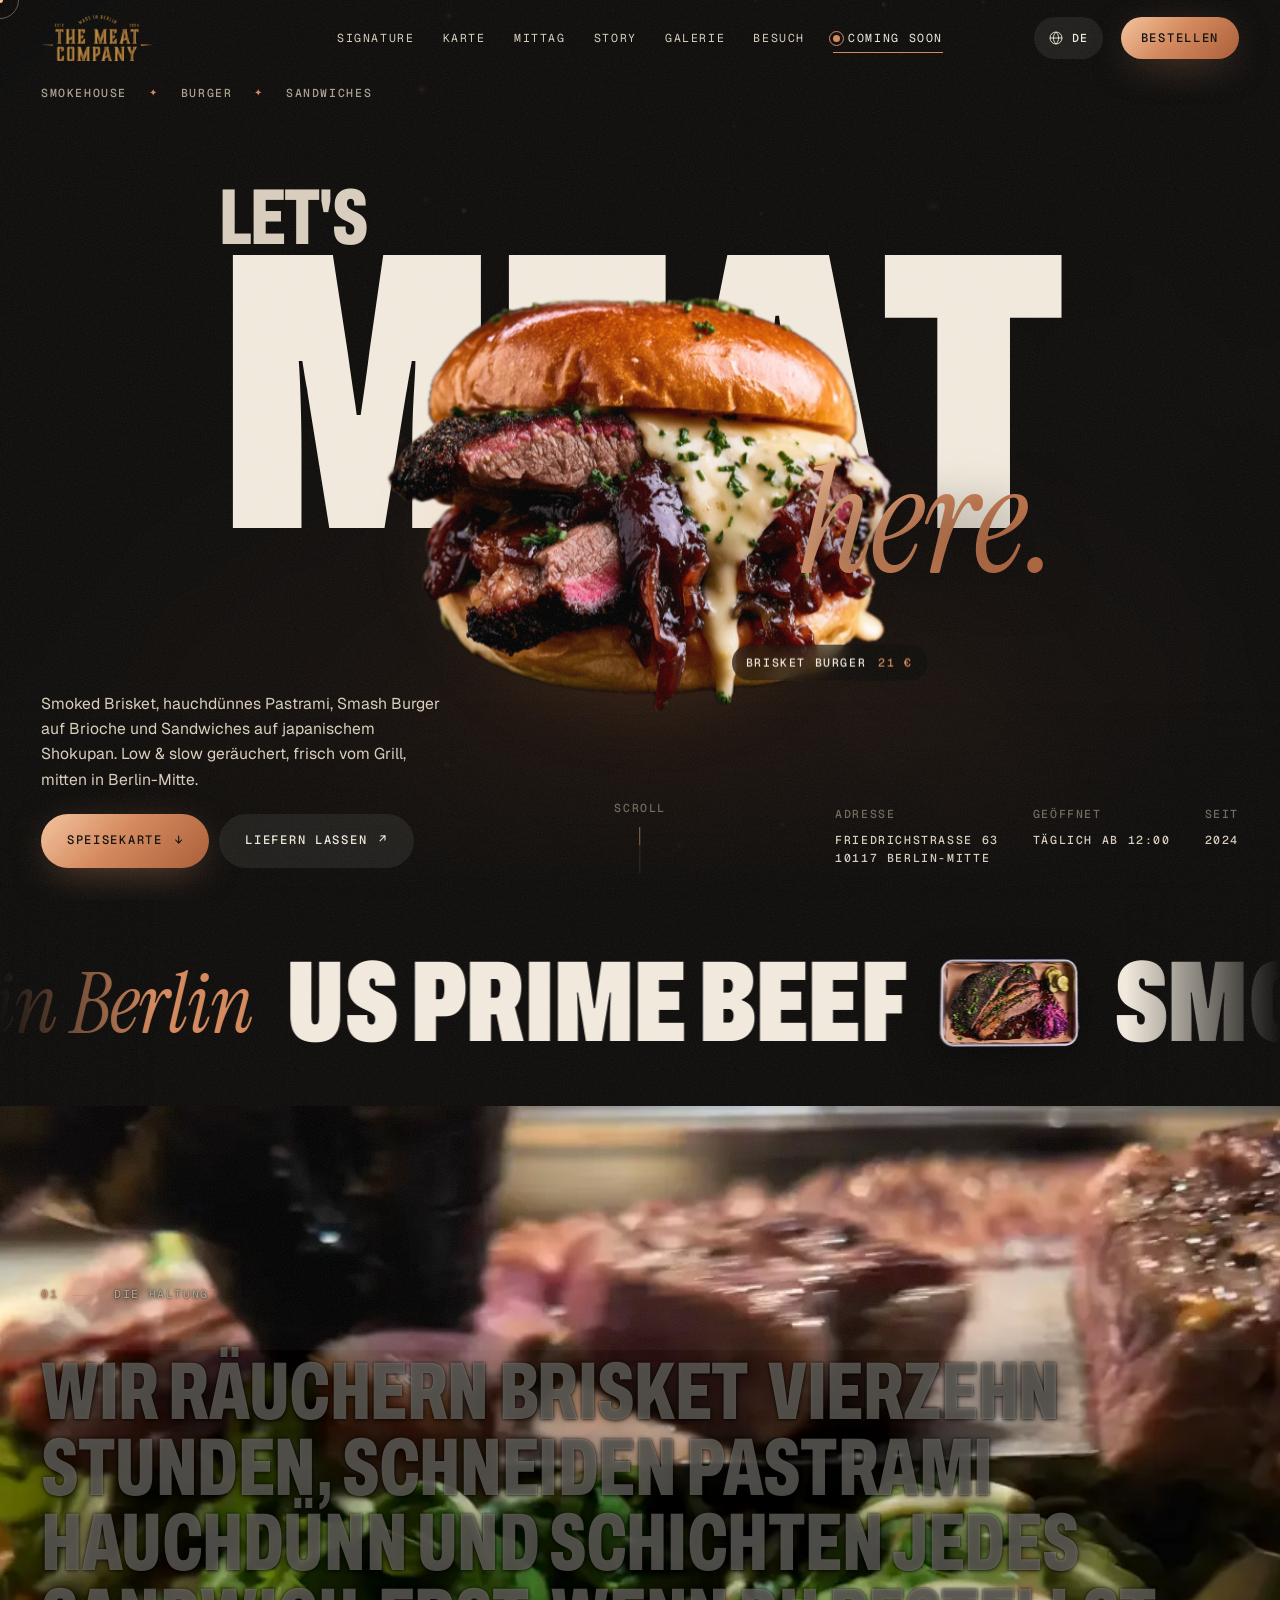
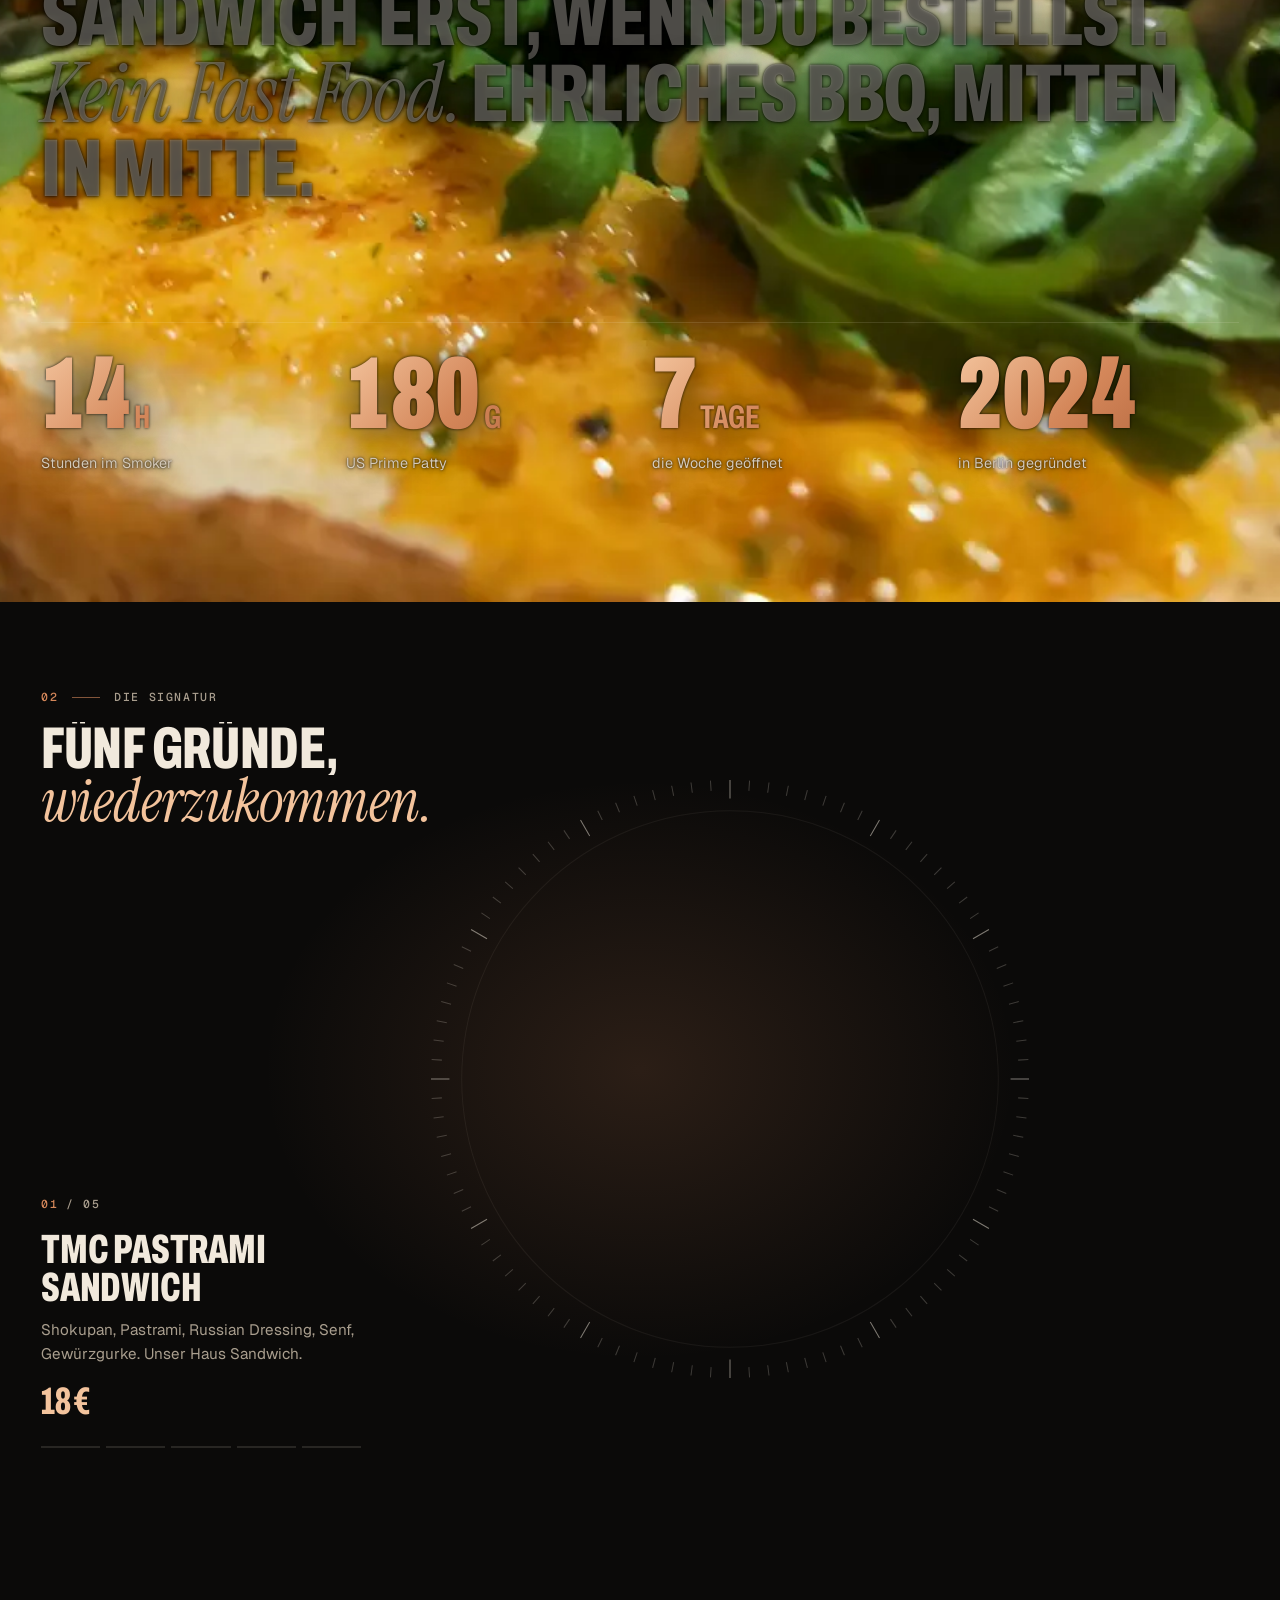
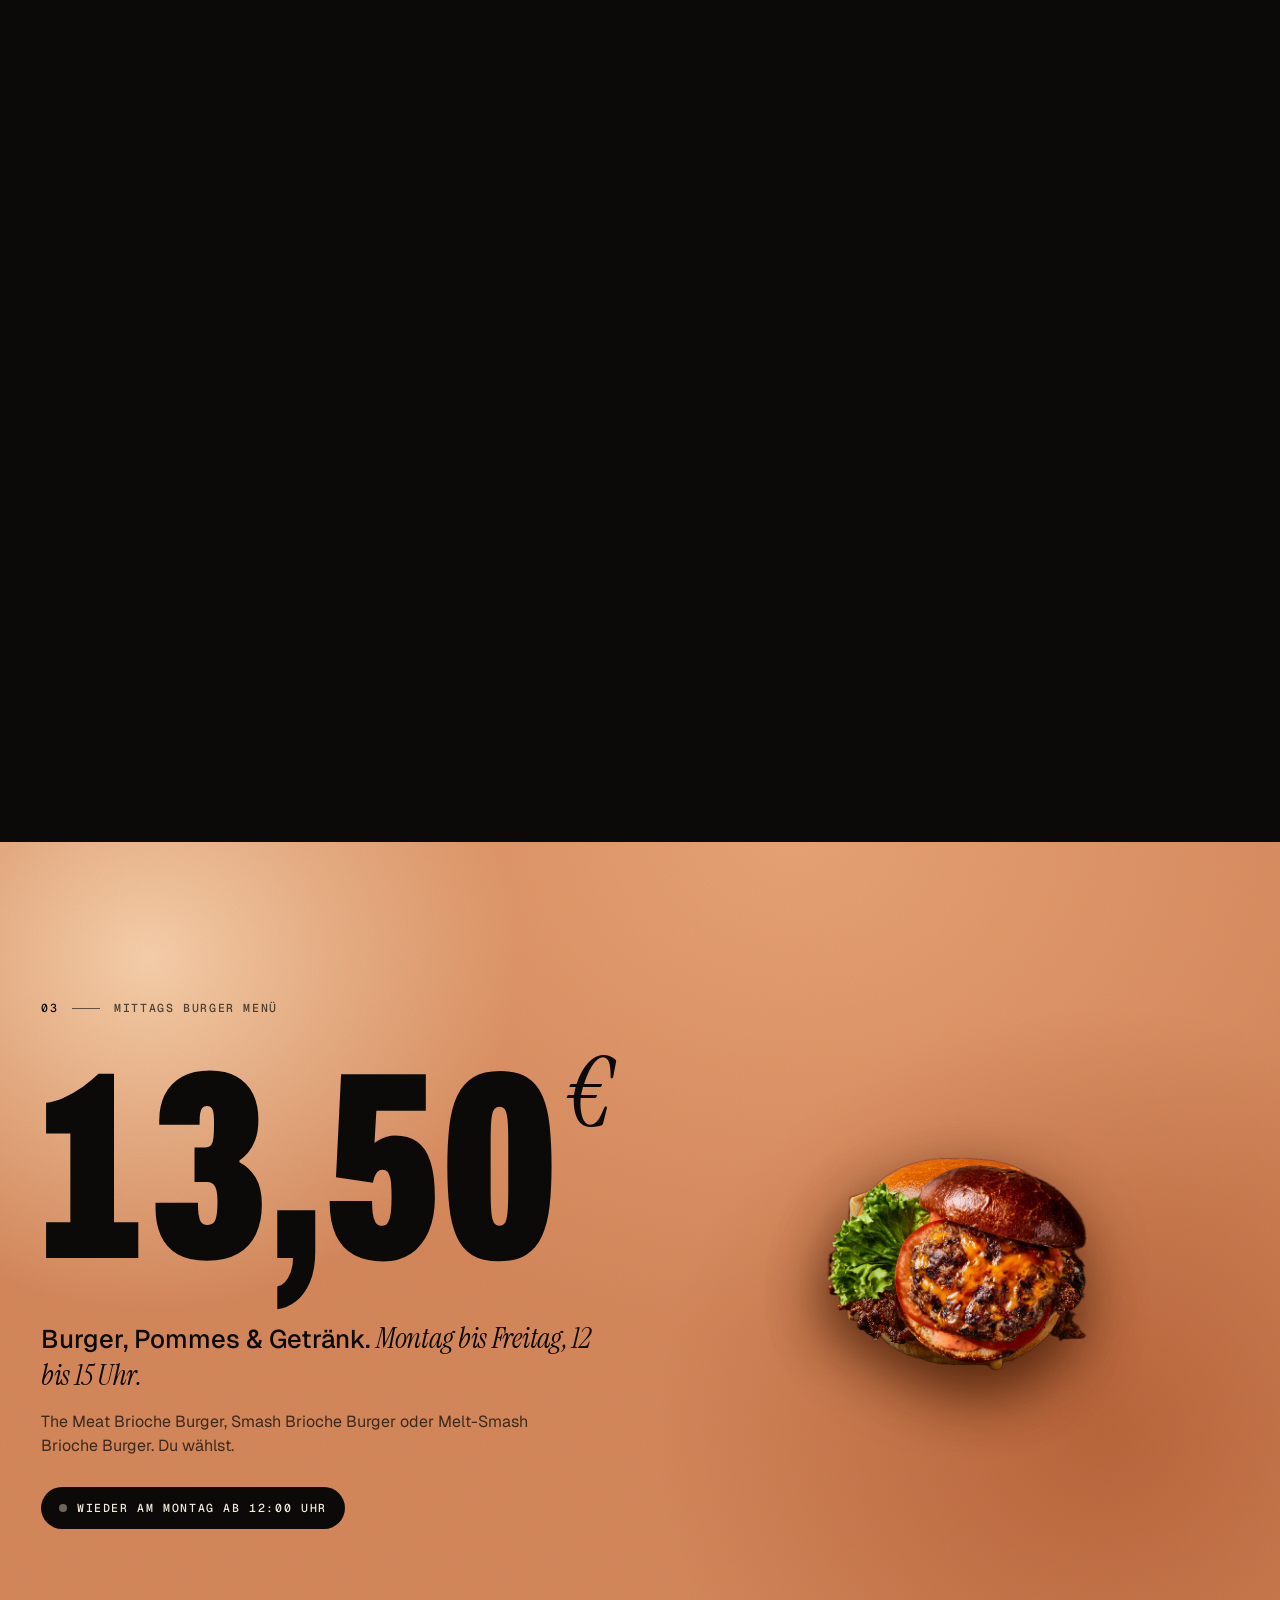
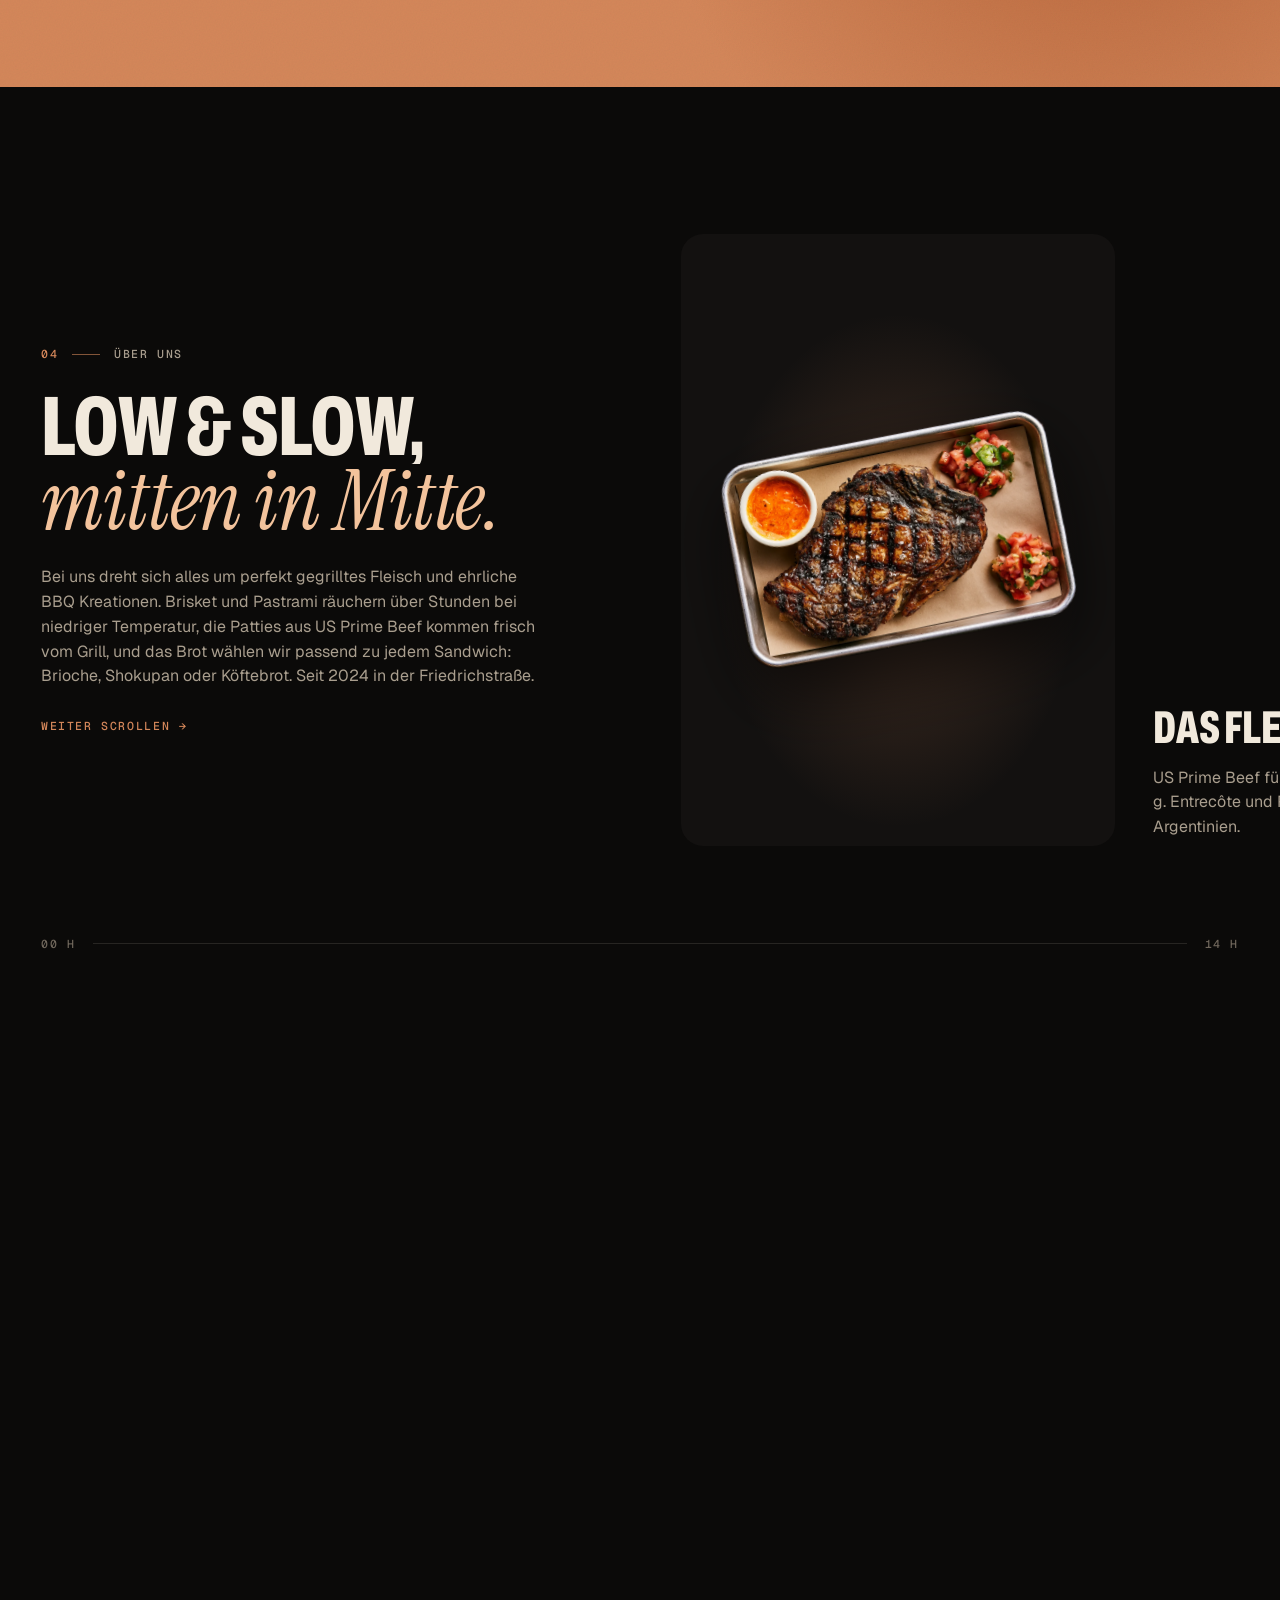
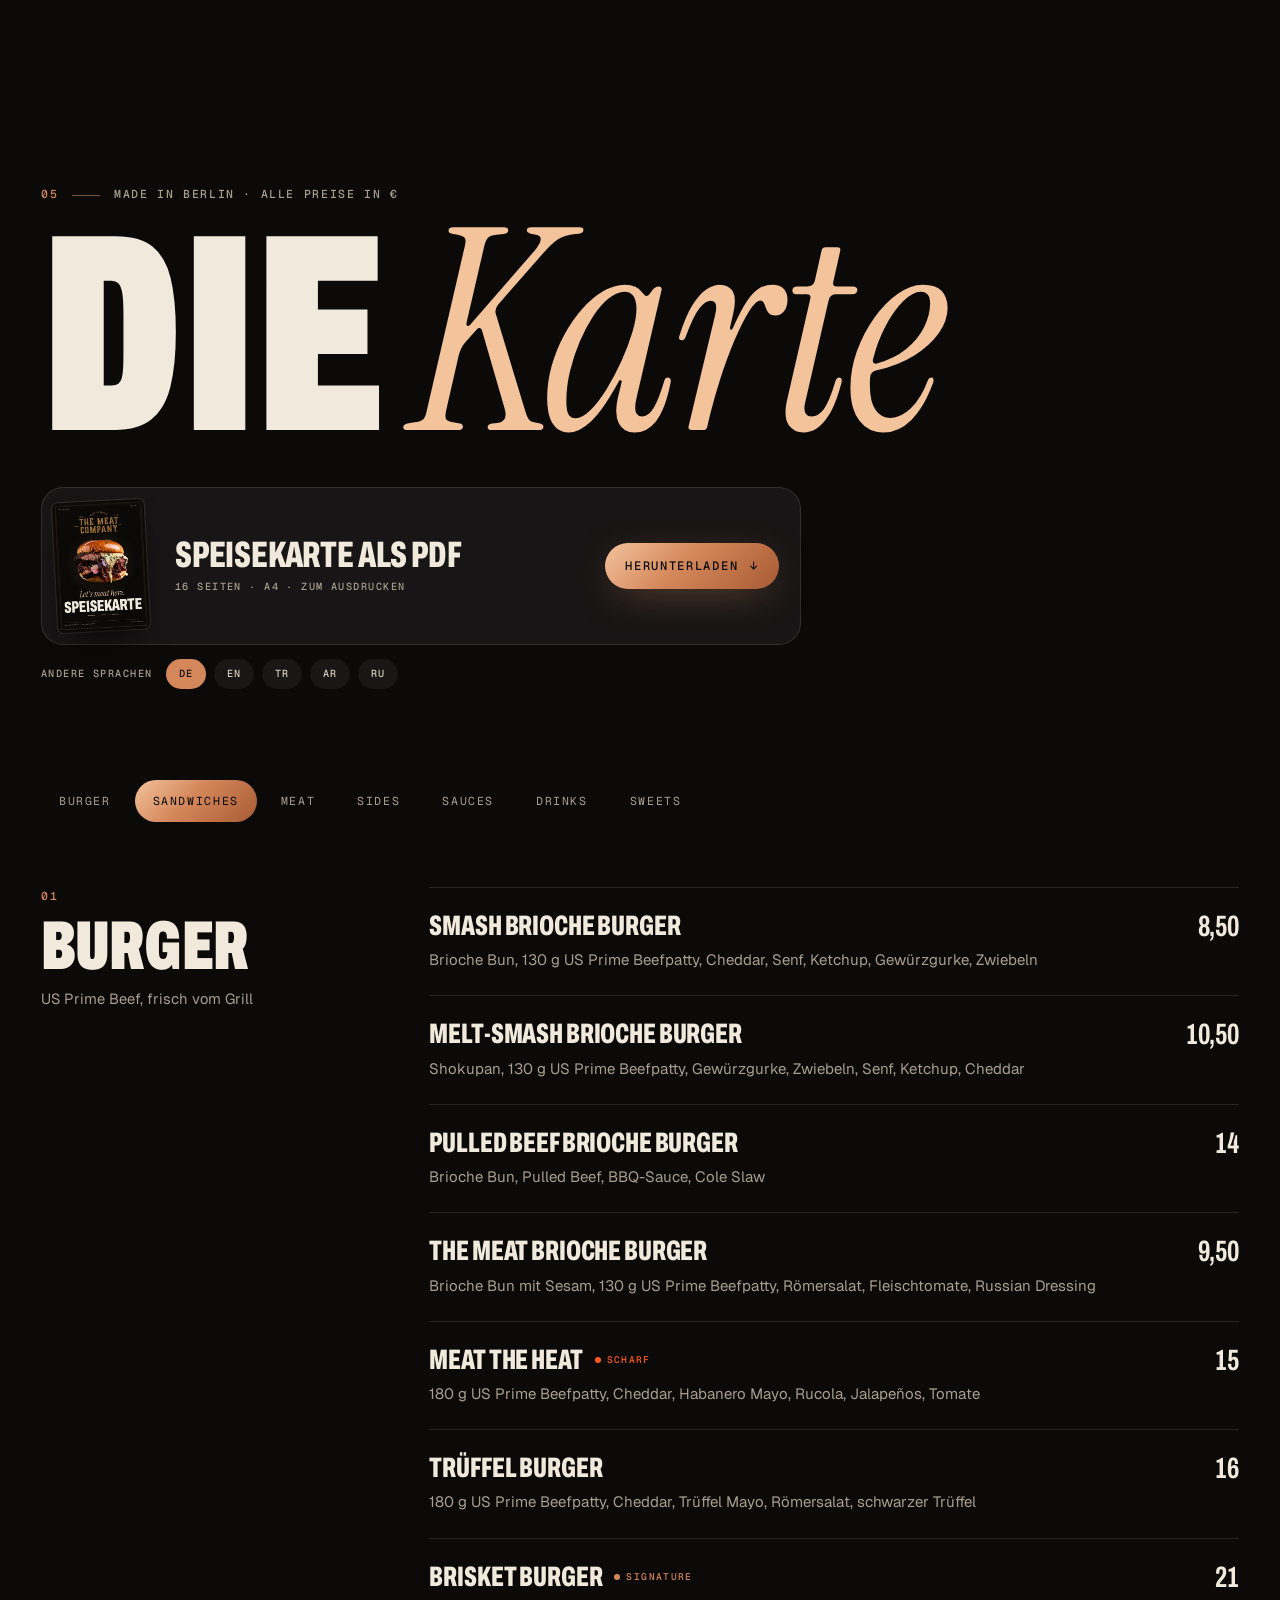
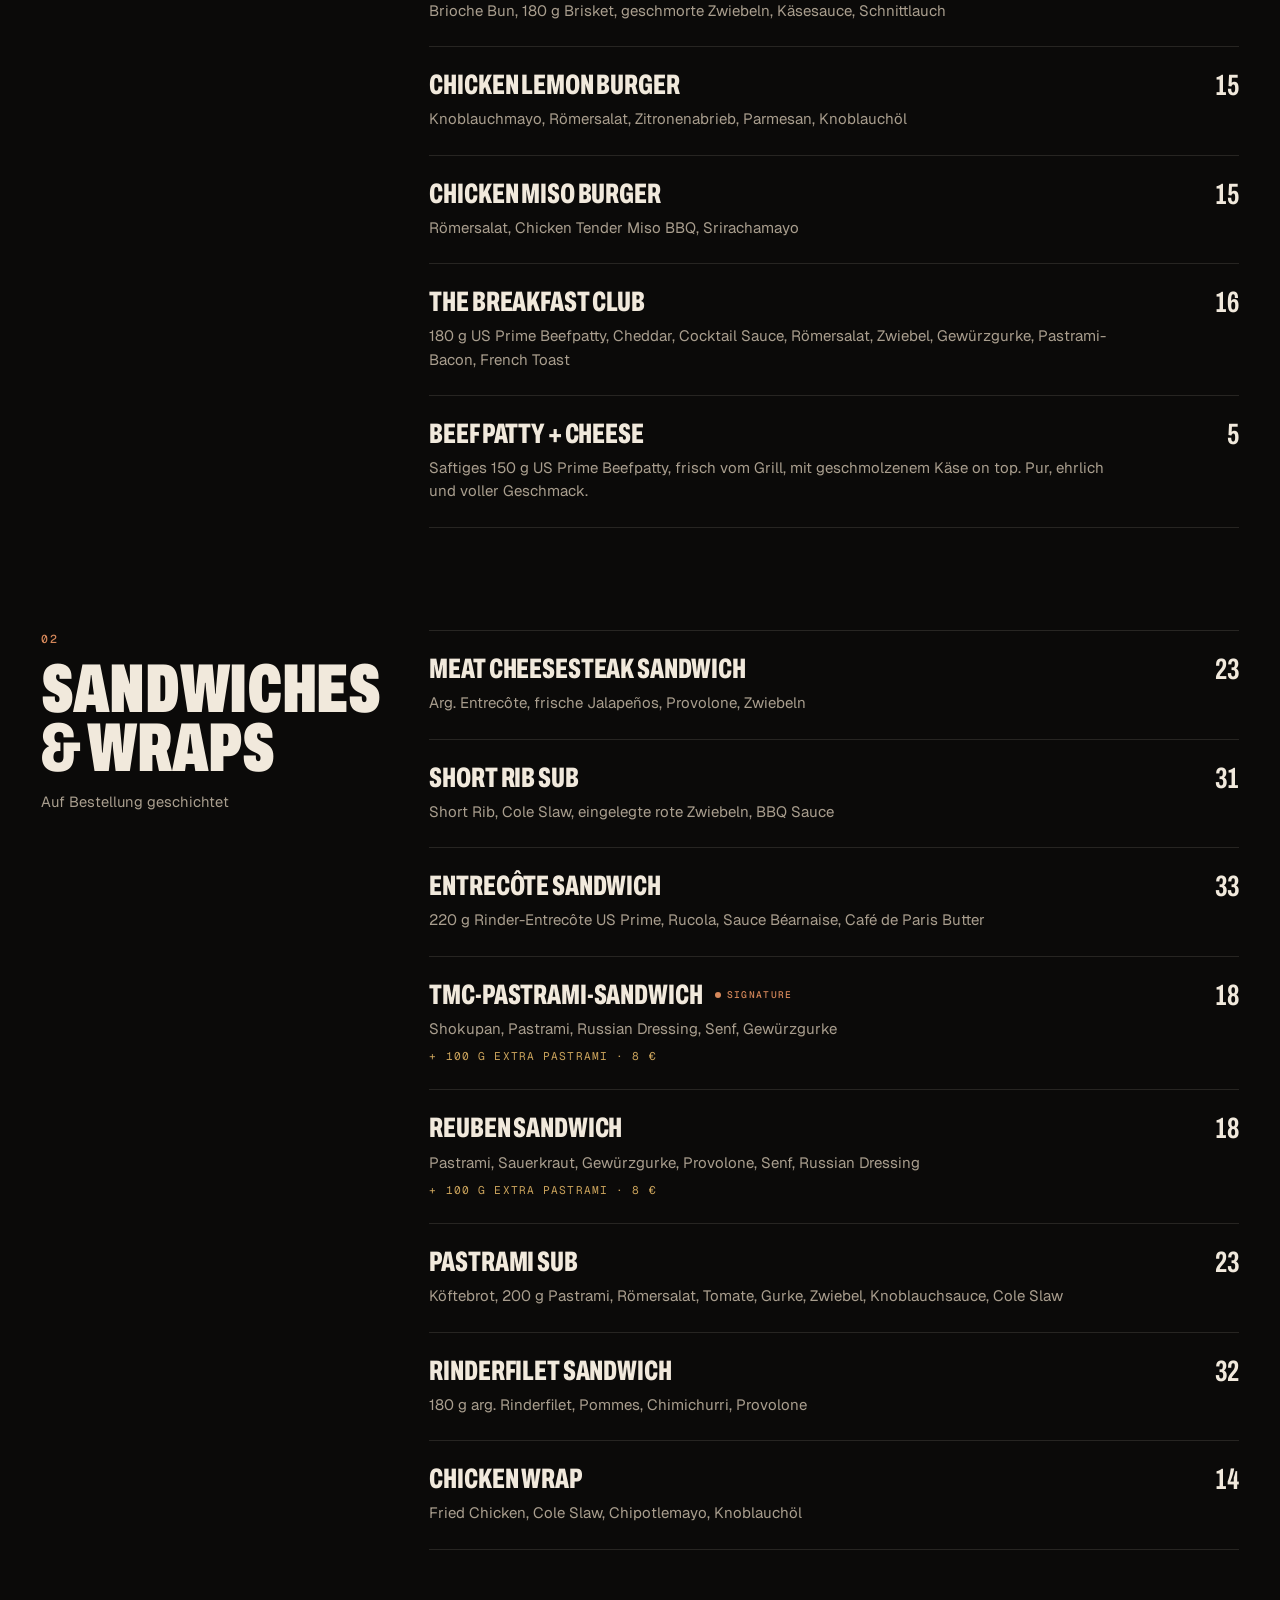
==== index.html @ f41070cb "The Meat Company Website 202611041219 Co-Authored-By: Claude Sonnet 5.5 <noreply@anthropic.com>" ====
<!doctype html>
<html lang="de">
<head>
<meta name="robots" content="noindex, nofollow">
<meta charset="utf-8">
<meta name="viewport" content="width=device-width, initial-scale=1, viewport-fit=cover">
<title data-i18n="meta.title">The Meat Company · Smokehouse, Burger & Sandwiches in Berlin-Mitte</title>
<meta name="description" data-i18n-a="content:meta.desc" content="Smoked Brisket, hauchdünnes Pastrami, Smash Burger aus US Prime Beef und Sandwiches auf Shokupan. Low & slow geräuchert in der Friedrichstraße 63, Berlin-Mitte. Täglich ab 12 Uhr.">
<meta name="theme-color" content="#0b0a09">
<link rel="canonical" href="https://themeatcompany.berlin/">
<meta property="og:type" content="restaurant">
<meta property="og:title" content="The Meat Company · Let's meat here.">
<meta property="og:description" data-i18n-a="content:meta.ogdesc" content="Low & slow geräuchertes Brisket, Pastrami und Burger aus US Prime Beef. Friedrichstraße 63, Berlin-Mitte.">
<meta property="og:image" content="https://nadercbz.github.io/the-meat-company/assets/img/og.jpg">
<meta property="og:locale" content="de_DE">
<meta name="twitter:card" content="summary_large_image">
<link rel="icon" type="image/png" href="assets/img/favicon.png">
<link rel="apple-touch-icon" href="assets/img/apple-touch-icon.png">
<link rel="preconnect" href="https://fonts.googleapis.com">
<link rel="preconnect" href="https://fonts.gstatic.com" crossorigin>
<link rel="stylesheet" href="https://fonts.googleapis.com/css2?family=Archivo:wdth,wght@62..125,300..900&family=Instrument+Serif:ital@0;1&family=Geist:wght@300..700&family=Geist+Mono:wght@400;500&display=swap">
<link rel="preload" as="image" href="assets/img/cut/brisketburger.webp" fetchpriority="high">
<link rel="stylesheet" href="css/style.css">
<link rel="alternate" hreflang="de" href="https://themeatcompany.berlin/">
<link rel="alternate" hreflang="en" href="https://themeatcompany.berlin/?lang=en">
<link rel="alternate" hreflang="tr" href="https://themeatcompany.berlin/?lang=tr">
<link rel="alternate" hreflang="ar" href="https://themeatcompany.berlin/?lang=ar">
<link rel="alternate" hreflang="ru" href="https://themeatcompany.berlin/?lang=ru">
<link rel="alternate" hreflang="x-default" href="https://themeatcompany.berlin/">
<script>
  (function (d) {
    d.classList.add("js");
    if (!window.matchMedia("(prefers-reduced-motion: reduce)").matches) d.classList.add("has-motion");
    /* Sprache: ?lang= vor gespeicherter Wahl, sonst Deutsch. Arabisch läuft von rechts nach links. */
    var L = ["de", "en", "tr", "ar", "ru"], q = (location.search.match(/[?&]lang=([a-z]{2})/) || [])[1], s = null;
    try { s = localStorage.getItem("tmc-lang"); if (L.indexOf(q) > -1) localStorage.setItem("tmc-lang", q); } catch (e) {}
    var lang = L.indexOf(q) > -1 ? q : (L.indexOf(s) > -1 ? s : "de");
    d.lang = lang;
    d.dir = lang === "ar" ? "rtl" : "ltr";
    if (lang !== "de") d.classList.add("i18n-wait");
    var extra = {
      ru: "Fira+Sans+Extra+Condensed:wght@600;700;800;900&family=Playfair+Display:ital@1",
      ar: "Cairo:wght@500..900&family=Amiri:wght@400;700&family=IBM+Plex+Sans+Arabic:wght@300;400;500;600"
    }[lang];
    if (extra) {
      var l = document.createElement("link");
      l.rel = "stylesheet";
      l.href = "https://fonts.googleapis.com/css2?family=" + extra + "&display=swap";
      document.head.appendChild(l);
    }
    setTimeout(function () { if (!window.__tmcReady) { d.classList.remove("has-motion", "i18n-wait"); document.body.classList.remove("is-loading"); } }, 5000);
  })(document.documentElement);
</script>
<!-- LD:START -->
<script type="application/ld+json">{"@context": "https://schema.org", "@type": "Restaurant", "name": "The Meat Company", "url": "https://themeatcompany.berlin/", "image": "https://themeatcompany.berlin/assets/img/og.jpg", "servesCuisine": ["BBQ", "Burger", "Sandwiches", "American"], "priceRange": "€€", "address": {"@type": "PostalAddress", "streetAddress": "Friedrichstraße 63", "postalCode": "10117", "addressLocality": "Berlin", "addressCountry": "DE"}, "openingHoursSpecification": [{"@type": "OpeningHoursSpecification", "dayOfWeek": ["Monday", "Tuesday", "Wednesday", "Thursday", "Sunday"], "opens": "12:00", "closes": "22:00"}, {"@type": "OpeningHoursSpecification", "dayOfWeek": ["Friday", "Saturday"], "opens": "12:00", "closes": "23:00"}], "sameAs": ["https://www.tiktok.com/@themeatcompanyberlin"], "hasMenu": {"@type": "Menu", "name": "Speisekarte", "hasMenuSection": [{"@type": "MenuSection", "name": "Burger", "hasMenuItem": [{"@type": "MenuItem", "name": "Smash Brioche Burger", "description": "Brioche Bun, 130 g US Prime Beefpatty, Cheddar, Senf, Ketchup, Gewürzgurke, Zwiebeln", "offers": {"@type": "Offer", "price": "8.5", "priceCurrency": "EUR"}}, {"@type": "MenuItem", "name": "Melt-Smash Brioche Burger", "description": "Shokupan, 130 g US Prime Beefpatty, Gewürzgurke, Zwiebeln, Senf, Ketchup, Cheddar", "offers": {"@type": "Offer", "price": "10.5", "priceCurrency": "EUR"}}, {"@type": "MenuItem", "name": "Pulled Beef Brioche Burger", "description": "Brioche Bun, Pulled Beef, BBQ-Sauce, Cole Slaw", "offers": {"@type": "Offer", "price": "14", "priceCurrency": "EUR"}}, {"@type": "MenuItem", "name": "The Meat Brioche Burger", "description": "Brioche Bun mit Sesam, 130 g US Prime Beefpatty, Römersalat, Fleischtomate, Russian Dressing", "offers": {"@type": "Offer", "price": "9.5", "priceCurrency": "EUR"}}, {"@type": "MenuItem", "name": "Meat the Heat", "description": "180 g US Prime Beefpatty, Cheddar, Habanero Mayo, Rucola, Jalapeños, Tomate", "offers": {"@type": "Offer", "price": "15", "priceCurrency": "EUR"}}, {"@type": "MenuItem", "name": "Trüffel Burger", "description": "180 g US Prime Beefpatty, Cheddar, Trüffel Mayo, Römersalat, schwarzer Trüffel", "offers": {"@type": "Offer", "price": "16", "priceCurrency": "EUR"}}, {"@type": "MenuItem", "name": "Brisket Burger", "description": "Brioche Bun, 180 g Brisket, geschmorte Zwiebeln, Käsesauce, Schnittlauch", "offers": {"@type": "Offer", "price": "21", "priceCurrency": "EUR"}}, {"@type": "MenuItem", "name": "Chicken Lemon Burger", "description": "Knoblauchmayo, Römersalat, Zitronenabrieb, Parmesan, Knoblauchöl", "offers": {"@type": "Offer", "price": "15", "priceCurrency": "EUR"}}, {"@type": "MenuItem", "name": "Chicken Miso Burger", "description": "Römersalat, Chicken Tender Miso BBQ, Srirachamayo", "offers": {"@type": "Offer", "price": "15", "priceCurrency": "EUR"}}, {"@type": "MenuItem", "name": "The Breakfast Club", "description": "180 g US Prime Beefpatty, Cheddar, Cocktail Sauce, Römersalat, Zwiebel, Gewürzgurke, Pastrami-Bacon, French Toast", "offers": {"@type": "Offer", "price": "16", "priceCurrency": "EUR"}}, {"@type": "MenuItem", "name": "Beef Patty + Cheese", "description": "Saftiges 150 g US Prime Beefpatty, frisch vom Grill, mit geschmolzenem Käse on top. Pur, ehrlich und voller Geschmack.", "offers": {"@type": "Offer", "price": "5", "priceCurrency": "EUR"}}]}, {"@type": "MenuSection", "name": "Sandwiches & Wraps", "hasMenuItem": [{"@type": "MenuItem", "name": "Meat Cheesesteak Sandwich", "description": "Arg. Entrecôte, frische Jalapeños, Provolone, Zwiebeln", "offers": {"@type": "Offer", "price": "23", "priceCurrency": "EUR"}}, {"@type": "MenuItem", "name": "Short Rib Sub", "description": "Short Rib, Cole Slaw, eingelegte rote Zwiebeln, BBQ Sauce", "offers": {"@type": "Offer", "price": "31", "priceCurrency": "EUR"}}, {"@type": "MenuItem", "name": "Entrecôte Sandwich", "description": "220 g Rinder-Entrecôte US Prime, Rucola, Sauce Béarnaise, Café de Paris Butter", "offers": {"@type": "Offer", "price": "33", "priceCurrency": "EUR"}}, {"@type": "MenuItem", "name": "TMC-Pastrami-Sandwich", "description": "Shokupan, Pastrami, Russian Dressing, Senf, Gewürzgurke", "offers": {"@type": "Offer", "price": "18", "priceCurrency": "EUR"}}, {"@type": "MenuItem", "name": "Reuben Sandwich", "description": "Pastrami, Sauerkraut, Gewürzgurke, Provolone, Senf, Russian Dressing", "offers": {"@type": "Offer", "price": "18", "priceCurrency": "EUR"}}, {"@type": "MenuItem", "name": "Pastrami Sub", "description": "Köftebrot, 200 g Pastrami, Römersalat, Tomate, Gurke, Zwiebel, Knoblauchsauce, Cole Slaw", "offers": {"@type": "Offer", "price": "23", "priceCurrency": "EUR"}}, {"@type": "MenuItem", "name": "Rinderfilet Sandwich", "description": "180 g arg. Rinderfilet, Pommes, Chimichurri, Provolone", "offers": {"@type": "Offer", "price": "32", "priceCurrency": "EUR"}}, {"@type": "MenuItem", "name": "Chicken Wrap", "description": "Fried Chicken, Cole Slaw, Chipotlemayo, Knoblauchöl", "offers": {"@type": "Offer", "price": "14", "priceCurrency": "EUR"}}]}, {"@type": "MenuSection", "name": "Meat", "hasMenuItem": [{"@type": "MenuItem", "name": "Pastrami", "description": "Feinstes, hauchdünn geschnittenes Rindfleisch. Saftig, würzig und schonend geräuchert.", "offers": {"@type": "Offer", "price": "10", "priceCurrency": "EUR"}}, {"@type": "MenuItem", "name": "Brisket", "description": "Zartes Rinderbruststück, langsam bei niedriger Temperatur über Stunden geräuchert.", "offers": {"@type": "Offer", "price": "13", "priceCurrency": "EUR"}}, {"@type": "MenuItem", "name": "Short Rib", "description": "Saftige, butterzarte Rinderrippen, langsam geräuchert, bis das Fleisch mühelos vom Knochen fällt.", "offers": {"@type": "Offer", "price": "28", "priceCurrency": "EUR"}}, {"@type": "MenuItem", "name": "Pulled Beef", "description": "Zart gegartes, saftiges Rindfleisch, stundenlang geräuchert, fein zerzupft und mit aromatischer BBQ-Sauce verfeinert.", "offers": {"@type": "Offer", "price": "14", "priceCurrency": "EUR"}}, {"@type": "MenuItem", "name": "Entrecôte 300 g", "description": "Zartes, saftiges Rib-Eye-Steak, perfekt marmoriert und auf den Punkt gegrillt. Ein Fleischgenuss der Extraklasse.", "offers": {"@type": "Offer", "price": "42", "priceCurrency": "EUR"}}, {"@type": "MenuItem", "name": "3 Chicken Tenders", "description": "Hähnchen, Panko, Miso BBQ oder Hähnchen, Panko, Garlic Parmesan · + 2 Dips", "offers": {"@type": "Offer", "price": "17", "priceCurrency": "EUR"}}]}, {"@type": "MenuSection", "name": "Sides", "hasMenuItem": [{"@type": "MenuItem", "name": "Pommes Frites", "description": "Knusprig, gesalzen, immer frisch.", "offers": {"@type": "Offer", "price": "4", "priceCurrency": "EUR"}}, {"@type": "MenuItem", "name": "Süßkartoffelpommes", "description": "Süß, knusprig, leicht gewürzt.", "offers": {"@type": "Offer", "price": "5", "priceCurrency": "EUR"}}, {"@type": "MenuItem", "name": "Pulled Beef Tacos", "description": "Weizentortilla, Pulled Beef, Guacamole, Pico de Gallo, Limetten", "offers": {"@type": "Offer", "price": "15", "priceCurrency": "EUR"}}, {"@type": "MenuItem", "name": "Mac'n Cheese", "description": "Cremig, käsig, hausgemacht.", "offers": {"@type": "Offer", "price": "7", "priceCurrency": "EUR"}}, {"@type": "MenuItem", "name": "Mash & Truffle", "description": "Kartoffelpüree, Trüffelcreme, Butter", "offers": {"@type": "Offer", "price": "9", "priceCurrency": "EUR"}}, {"@type": "MenuItem", "name": "Mash & Parmesan", "description": "Kartoffelpüree, Parmesan, Butter", "offers": {"@type": "Offer", "price": "8", "priceCurrency": "EUR"}}, {"@type": "MenuItem", "name": "Mash & Gravy", "description": "Kartoffelpüree, Bratensauce", "offers": {"@type": "Offer", "price": "7", "priceCurrency": "EUR"}}, {"@type": "MenuItem", "name": "Miso Gurken", "description": "Gurken in Miso-Marinade und Sesam", "offers": {"@type": "Offer", "price": "6", "priceCurrency": "EUR"}}, {"@type": "MenuItem", "name": "Cole Slaw", "description": "Rotkraut, Weißkohl, Vinaigrette", "offers": {"@type": "Offer", "price": "5", "priceCurrency": "EUR"}}, {"@type": "MenuItem", "name": "Caesar Salad", "description": "Römersalat, Tomaten, Croutons, Caesar Dressing", "offers": {"@type": "Offer", "price": "9.5", "priceCurrency": "EUR"}}, {"@type": "MenuItem", "name": "Texas Chili", "description": "Geschmorte Rinderbrust, Zwiebeln, Knoblauch, Jalapeños, Habanero, geröstetes Sauerteigbrot", "offers": {"@type": "Offer", "price": "6", "priceCurrency": "EUR"}}, {"@type": "MenuItem", "name": "Mexican Corn", "description": "Grilled Corn, Chipotle Mayo, Jalapeños, Provolone", "offers": {"@type": "Offer", "price": "6", "priceCurrency": "EUR"}}]}, {"@type": "MenuSection", "name": "Sauces", "hasMenuItem": [{"@type": "MenuItem", "name": "Ketchup, Mayo, Senf", "offers": {"@type": "Offer", "price": "0.5", "priceCurrency": "EUR"}}, {"@type": "MenuItem", "name": "Café de Paris Butter", "description": "Besonders cremig & feiner Geschmack", "offers": {"@type": "Offer", "price": "2", "priceCurrency": "EUR"}}, {"@type": "MenuItem", "name": "Knoblauchsauce", "description": "Deine extra Portion Knobi", "offers": {"@type": "Offer", "price": "2", "priceCurrency": "EUR"}}, {"@type": "MenuItem", "name": "Käsesauce", "description": "Nur für richtige Cheese Lover", "offers": {"@type": "Offer", "price": "3.5", "priceCurrency": "EUR"}}, {"@type": "MenuItem", "name": "Habanero Cheesesauce", "description": "Feurig und ordentlich cheesy", "offers": {"@type": "Offer", "price": "4", "priceCurrency": "EUR"}}, {"@type": "MenuItem", "name": "BBQ Sauce", "description": "Hausgemacht, mit einer feinen Fruchtnote", "offers": {"@type": "Offer", "price": "2", "priceCurrency": "EUR"}}, {"@type": "MenuItem", "name": "Habaneromayo", "description": "Hol dir einen leichten Schärfekick", "offers": {"@type": "Offer", "price": "2", "priceCurrency": "EUR"}}, {"@type": "MenuItem", "name": "Trüffelmayo", "description": "Mayo mit einer feinen Trüffelnote", "offers": {"@type": "Offer", "price": "3", "priceCurrency": "EUR"}}, {"@type": "MenuItem", "name": "Srirachamayo", "description": "Hol dir einen leichten Schärfekick", "offers": {"@type": "Offer", "price": "2", "priceCurrency": "EUR"}}, {"@type": "MenuItem", "name": "Chipotle Mayo", "description": "Wie in den Staaten", "offers": {"@type": "Offer", "price": "2", "priceCurrency": "EUR"}}, {"@type": "MenuItem", "name": "Extra Cheddar", "offers": {"@type": "Offer", "price": "1.5", "priceCurrency": "EUR"}}]}, {"@type": "MenuSection", "name": "Drinks", "hasMenuItem": [{"@type": "MenuItem", "name": "Cola, Fanta, Sprite, Mezzo", "offers": {"@type": "Offer", "price": "4", "priceCurrency": "EUR"}}, {"@type": "MenuItem", "name": "Wasser", "description": "Vio & Apollinaris", "offers": {"@type": "Offer", "price": "3.5", "priceCurrency": "EUR"}}, {"@type": "MenuItem", "name": "Heimat Schorle", "description": "Apfelschorle, Orange-Maracujaschorle, Rhabarberschorle", "offers": {"@type": "Offer", "price": "4", "priceCurrency": "EUR"}}, {"@type": "MenuItem", "name": "Youniq Limo", "description": "Yuzu, Salted Lychee, Matcha Limette", "offers": {"@type": "Offer", "price": "4.5", "priceCurrency": "EUR"}}, {"@type": "MenuItem", "name": "Elephant Bay Ice Tea", "offers": {"@type": "Offer", "price": "4.5", "priceCurrency": "EUR"}}, {"@type": "MenuItem", "name": "Almdudler", "description": "Classic, Zero", "offers": {"@type": "Offer", "price": "4", "priceCurrency": "EUR"}}]}, {"@type": "MenuSection", "name": "Sweets", "hasMenuItem": [{"@type": "MenuItem", "name": "Cup Cheesecake", "description": "Daily Specials. Frag unser Team nach der Sorte des Tages.", "offers": {"@type": "Offer", "price": "7", "priceCurrency": "EUR"}}]}]}}</script>
<!-- LD:END -->
</head>
<body class="is-loading">
<a class="skip" href="#karte" data-i18n="a11y.skip">Direkt zur Speisekarte</a>

<!-- Preloader -->
<div class="loader" aria-hidden="true">
  <div class="loader-inner">
    <div class="loader-mark">
      <img width="1200" height="486" class="loader-mark-base" src="assets/img/wordmark.webp" alt="">
      <img width="1200" height="486" class="loader-mark-fill" src="assets/img/wordmark.webp" alt="">
    </div>
    <div class="loader-meta mono"><span data-i18n="loader.text">Smoker heizt vor</span><span class="loader-num">00</span></div>
    <div class="loader-bar"><span></span></div>
  </div>
  <div class="loader-panel loader-panel--a"></div>
  <div class="loader-panel loader-panel--b"></div>
</div>

<!-- Cursor -->
<div class="cursor" aria-hidden="true"><span class="cursor-ring"></span><span class="cursor-dot"></span><span class="cursor-label"></span></div>

<!-- Header -->
<header class="nav" id="nav">
  <a class="nav-logo" href="#top" aria-label="The Meat Company, zum Seitenanfang" data-i18n-a="aria-label:a11y.home">
    <img width="1200" height="486" src="assets/img/wordmark.webp" alt="The Meat Company">
  </a>
  <nav class="nav-links" aria-label="Hauptnavigation" data-i18n-a="aria-label:a11y.mainnav">
    <a href="#signature" data-i18n="nav.signature">Signature</a>
    <a href="#karte" data-i18n="nav.menu">Karte</a>
    <a href="#mittag" data-i18n="nav.lunch">Mittag</a>
    <a href="#story" data-i18n="nav.story">Story</a>
    <a href="#galerie" data-i18n="nav.gallery">Galerie</a>
    <a href="#besuch" data-i18n="nav.visit">Besuch</a>
    <a class="nav-soon" href="#charlottenburg"><span class="soon-dot" aria-hidden="true"></span><span data-i18n="nav.soon">Coming Soon</span></a>
  </nav>
  <div class="nav-right">
    <p class="status mono" data-status><span class="status-dot"></span><span class="status-text">Öffnungszeiten</span></p>
    <div class="lang">
      <button class="lang-toggle mono" aria-expanded="false" aria-controls="langMenu" aria-label="Sprache wählen" data-i18n-a="aria-label:lang.label">
        <svg viewBox="0 0 24 24" aria-hidden="true"><circle cx="12" cy="12" r="9"/><path d="M3 12h18M12 3c2.6 2.6 3.9 5.6 3.9 9s-1.3 6.4-3.9 9M12 3c-2.6 2.6-3.9 5.6-3.9 9s1.3 6.4 3.9 9"/></svg>
        <span data-lang-current>DE</span>
      </button>
      <div class="lang-menu" id="langMenu">
        <a data-lang="de" lang="de" href="?lang=de">Deutsch<span>DE</span></a>
        <a data-lang="en" lang="en" href="?lang=en">English<span>EN</span></a>
        <a data-lang="tr" lang="tr" href="?lang=tr">Türkçe<span>TR</span></a>
        <a data-lang="ar" lang="ar" href="?lang=ar">العربية<span>AR</span></a>
        <a data-lang="ru" lang="ru" href="?lang=ru">Русский<span>RU</span></a>
      </div>
    </div>
    <div class="order">
      <button class="btn btn--copper btn--sm order-toggle" aria-expanded="false" aria-controls="orderMenu" data-magnetic data-cursor="Bestellen" data-i18n-a="data-cursor:nav.order">
        <span class="btn-label" data-i18n="nav.order">Bestellen</span>
      </button>
      <div class="order-menu" id="orderMenu" role="menu">
        <a role="menuitem" href="https://wolt.com/en/deu/berlin/restaurant/the-meat-company-ber" target="_blank" rel="noopener">Wolt <span>↗</span></a>
        <a role="menuitem" href="https://www.ubereats.com/de-en/store/the-meat-companys/bbltFes5UFKcEIkeWC5Nww" target="_blank" rel="noopener">Uber Eats <span>↗</span></a>
      </div>
    </div>
    <button class="burger" aria-label="Menü öffnen" data-i18n-a="aria-label:js.menuOpen" aria-expanded="false" aria-controls="mobileMenu"><span></span><span></span></button>
  </div>
</header>

<!-- Mobile Menü -->
<div class="mmenu" id="mobileMenu" aria-hidden="true">
  <nav class="mmenu-links" aria-label="Mobile Navigation" data-i18n-a="aria-label:a11y.mobilenav">
    <a href="#signature"><span class="mono">01</span><span data-i18n="nav.signature">Signature</span></a>
    <a href="#karte"><span class="mono">02</span><span data-i18n="nav.menu">Karte</span></a>
    <a href="#mittag"><span class="mono">03</span><span data-i18n="nav.lunch">Mittag</span></a>
    <a href="#story"><span class="mono">04</span><span data-i18n="nav.story">Story</span></a>
    <a href="#galerie"><span class="mono">05</span><span data-i18n="nav.gallery">Galerie</span></a>
    <a href="#besuch"><span class="mono">06</span><span data-i18n="nav.visit">Besuch</span></a>
    <a class="mmenu-soon" href="#charlottenburg"><span class="mono">07</span><span data-i18n="nav.soon">Coming Soon</span><span class="soon-dot" aria-hidden="true"></span></a>
  </nav>
  <div class="mmenu-foot">
    <a class="btn btn--copper" href="https://wolt.com/en/deu/berlin/restaurant/the-meat-company-ber" target="_blank" rel="noopener">Wolt ↗</a>
    <a class="btn btn--ghost" href="https://www.ubereats.com/de-en/store/the-meat-companys/bbltFes5UFKcEIkeWC5Nww" target="_blank" rel="noopener">Uber Eats ↗</a>
    <div class="mmenu-lang" dir="ltr" role="group" aria-label="Sprache wählen" data-i18n-a="aria-label:lang.label">
      <a data-lang="de" lang="de" href="?lang=de">DE</a><a data-lang="en" lang="en" href="?lang=en">EN</a><a data-lang="tr" lang="tr" href="?lang=tr">TR</a><a data-lang="ar" lang="ar" href="?lang=ar">AR</a><a data-lang="ru" lang="ru" href="?lang=ru">RU</a>
    </div>
    <p class="mono" lang="de">Friedrichstraße 63 · 10117 Berlin</p>
  </div>
</div>

<main id="main">

<!-- HERO -->
<section class="hero" id="top" aria-label="Willkommen" data-i18n-a="aria-label:a11y.hero">
  <canvas class="hero-smoke" aria-hidden="true"></canvas>
  <canvas class="hero-embers" aria-hidden="true"></canvas>
  <div class="hero-inner">
    <p class="hero-eyebrow mono"><span data-i18n="hero.e1">Smokehouse</span><span data-i18n="hero.e2">Burger</span><span data-i18n="hero.e3">Sandwiches</span></p>
    <h1 class="hero-title" dir="ltr" aria-label="Let's meat here.">
      <span class="ht ht-lets" aria-hidden="true">Let's</span>
      <span class="ht ht-meat" aria-hidden="true"><span class="ht-char">M</span><span class="ht-char">e</span><span class="ht-char">a</span><span class="ht-char">t</span></span>
      <span class="ht ht-here" aria-hidden="true">here.</span>
    </h1>
    <figure class="hero-dish">
      <div class="hero-dish-glow" aria-hidden="true"></div>
      <img width="1072" height="881" src="assets/img/cut/brisketburger.webp" alt="Brisket Burger mit geschmorten Zwiebeln, Käsesauce und Schnittlauch" data-i18n-a="alt:img.hero" fetchpriority="high">
      <figcaption class="hero-tag mono" dir="ltr" lang="en"><span>Brisket Burger</span><span>21 €</span></figcaption>
    </figure>
    <div class="hero-foot">
      <div class="hero-copy">
        <p class="hero-lede" data-i18n="hero.lede">Smoked Brisket, hauchdünnes Pastrami, Smash Burger auf Brioche und Sandwiches auf japanischem Shokupan. Low &amp; slow geräuchert, frisch vom Grill, mitten in Berlin-Mitte.</p>
        <div class="hero-ctas">
          <a class="btn btn--copper" href="#karte" data-magnetic><span class="btn-label" data-i18n="hero.cta1">Speisekarte</span><span class="btn-arrow" aria-hidden="true">↓</span></a>
          <a class="btn btn--ghost" href="https://wolt.com/en/deu/berlin/restaurant/the-meat-company-ber" target="_blank" rel="noopener" data-magnetic><span class="btn-label" data-i18n="hero.cta2">Liefern lassen</span><span class="btn-arrow" aria-hidden="true">↗</span></a>
        </div>
      </div>
      <dl class="hero-meta mono">
        <div><dt data-i18n="hero.addr">Adresse</dt><dd lang="de">Friedrichstraße 63<br>10117 Berlin-Mitte</dd></div>
        <div><dt data-i18n="hero.open">Geöffnet</dt><dd data-i18n="hero.daily">Täglich ab 12:00</dd></div>
        <div><dt data-i18n="hero.since">Seit</dt><dd>2024</dd></div>
      </dl>
    </div>
    <div class="hero-scroll mono" aria-hidden="true"><span data-i18n="hero.scroll">Scroll</span><i></i></div>
  </div>
</section>

<!-- TICKER -->
<div class="ticker" dir="ltr" lang="en" aria-hidden="true">
  <div class="ticker-track">
    <div class="ticker-row">
      <span>Smoked</span><img width="520" height="339" src="assets/img/cut/sm/pastrami.webp" alt=""><em>low &amp; slow</em><span>Grilled</span><img width="520" height="429" src="assets/img/cut/sm/smash.webp" alt=""><span>Stacked</span><img width="520" height="370" src="assets/img/cut/sm/reuben.webp" alt=""><em>made in Berlin</em><span>US Prime Beef</span><img width="520" height="328" src="assets/img/cut/sm/brisketmeat.webp" alt="">
    </div>
    <div class="ticker-row">
      <span>Smoked</span><img width="520" height="339" src="assets/img/cut/sm/pastrami.webp" alt=""><em>low &amp; slow</em><span>Grilled</span><img width="520" height="429" src="assets/img/cut/sm/smash.webp" alt=""><span>Stacked</span><img width="520" height="370" src="assets/img/cut/sm/reuben.webp" alt=""><em>made in Berlin</em><span>US Prime Beef</span><img width="520" height="328" src="assets/img/cut/sm/brisketmeat.webp" alt="">
    </div>
  </div>
</div>

<!-- MANIFEST -->
<section class="manifest" id="story" aria-labelledby="manifestTitle">
  <div class="manifest-bg" aria-hidden="true">
    <video class="manifest-video" muted loop playsinline disablepictureinpicture preload="none" poster="assets/video/mood-poster.webp" data-src="assets/video/mood.mp4" data-src-sm="assets/video/mood-sm.mp4"></video>
  </div>
  <div class="wrap">
    <p class="eyebrow mono"><span class="eyebrow-no">01</span><span data-i18n="story.eyebrow">Die Haltung</span></p>
    <h2 class="manifest-text" id="manifestTitle" data-i18n="story.text">
      Wir räuchern Brisket <span class="pill"><img width="520" height="328" src="assets/img/cut/sm/brisketmeat.webp" alt=""></span> vierzehn Stunden, schneiden Pastrami <span class="pill"><img width="520" height="339" src="assets/img/cut/sm/pastrami.webp" alt=""></span> hauchdünn und schichten jedes Sandwich <span class="pill"><img width="520" height="366" src="assets/img/cut/sm/tmcpastrami.webp" alt=""></span> erst, wenn du bestellst. <em>Kein Fast Food.</em> Ehrliches BBQ, mitten in Mitte.
    </h2>
    <div class="stats">
      <div class="stat"><p class="stat-num"><span data-count="14">14</span><small>h</small></p><p class="stat-label" data-i18n="story.s1">Stunden im Smoker</p></div>
      <div class="stat"><p class="stat-num"><span data-count="180">180</span><small>g</small></p><p class="stat-label" data-i18n="story.s2">US Prime Patty</p></div>
      <div class="stat"><p class="stat-num"><span data-count="7">7</span><small data-i18n="story.days">Tage</small></p><p class="stat-label" data-i18n="story.s3">die Woche geöffnet</p></div>
      <div class="stat"><p class="stat-num"><span data-count="2024">2024</span></p><p class="stat-label" data-i18n="story.s4">in Berlin gegründet</p></div>
    </div>
  </div>
</section>

<!-- SIGNATURE -->
<section class="sig" id="signature" aria-labelledby="sigTitle">
  <div class="sig-pin">
    <div class="sig-bgwords" dir="ltr" lang="en" aria-hidden="true">
      <span>Pastrami</span><span>Heat</span><span>Filet</span><span>Trüffel</span><span>Short Rib</span>
    </div>
    <header class="sig-head">
      <p class="eyebrow mono"><span class="eyebrow-no">02</span><span data-i18n="sig.eyebrow">Die Signatur</span></p>
      <h2 class="sig-title" id="sigTitle" data-i18n="sig.title">Fünf Gründe, <em>wiederzukommen.</em></h2>
    </header>

    <div class="sig-stage" dir="ltr">
      <svg class="sig-dial" viewBox="0 0 600 600" aria-hidden="true">
        <defs>
          <linearGradient id="copperGrad" x1="0" y1="0" x2="1" y2="1">
            <stop offset="0" stop-color="#f3c39c"/><stop offset=".5" stop-color="#d4875a"/><stop offset="1" stop-color="#8f4b2a"/>
          </linearGradient>
        </defs>
        <g class="sig-ticks"></g>
        <circle class="sig-ring-bg" cx="300" cy="300" r="262"/>
        <circle class="sig-ring" cx="300" cy="300" r="262"/>
      </svg>

      <div class="sig-dish" data-i="0">
        <img width="1177" height="829" src="assets/img/cut/tmcpastrami.webp" alt="TMC Pastrami Sandwich" loading="lazy">
        <ul class="co-list">
          <li class="co co--l" style="--x:30%;--y:18%"><span class="co-dot"></span><span class="co-line"></span><span class="co-label" data-i18n="co.shokupan">Shokupan</span></li>
          <li class="co co--r" style="--x:85%;--y:50%"><span class="co-dot"></span><span class="co-line"></span><span class="co-label" data-i18n="co.pastrami">Pastrami, hauchdünn</span></li>
          <li class="co co--l" style="--x:15%;--y:37%"><span class="co-dot"></span><span class="co-line"></span><span class="co-label" data-i18n="co.senf">Senf</span></li>
          <li class="co co--r" style="--x:56%;--y:84%"><span class="co-dot"></span><span class="co-line"></span><span class="co-label" data-i18n="co.russian">Russian Dressing</span></li>
        </ul>
      </div>
      <div class="sig-dish" data-i="1">
        <img width="1215" height="894" src="assets/img/cut/meattheheat.webp" alt="Meat the Heat Burger" loading="lazy">
        <ul class="co-list">
          <li class="co co--l" style="--x:36%;--y:50%"><span class="co-dot"></span><span class="co-line"></span><span class="co-label" data-i18n="co.jalapenos">Jalapeños</span></li>
          <li class="co co--r" style="--x:70%;--y:55%"><span class="co-dot"></span><span class="co-line"></span><span class="co-label" data-i18n="co.cheddar">Cheddar</span></li>
          <li class="co co--l" style="--x:30%;--y:68%"><span class="co-dot"></span><span class="co-line"></span><span class="co-label" data-i18n="co.patty">180 g US Prime Patty</span></li>
          <li class="co co--l" style="--x:16%;--y:80%"><span class="co-dot"></span><span class="co-line"></span><span class="co-label" data-i18n="co.rucola">Rucola</span></li>
          <li class="co co--r" style="--x:56%;--y:66%"><span class="co-dot"></span><span class="co-line"></span><span class="co-label" data-i18n="co.habmayo">Habanero Mayo</span></li>
        </ul>
      </div>
      <div class="sig-dish" data-i="2">
        <img width="1229" height="862" src="assets/img/cut/rinderfilet.webp" alt="Rinderfilet Sandwich" data-i18n-a="alt:img.rinderfilet" loading="lazy">
        <ul class="co-list">
          <li class="co co--r" style="--x:77%;--y:28%"><span class="co-dot"></span><span class="co-line"></span><span class="co-label" data-i18n="co.filet">180 g arg. Rinderfilet</span></li>
          <li class="co co--l" style="--x:21%;--y:30%"><span class="co-dot"></span><span class="co-line"></span><span class="co-label" data-i18n="co.chimi">Chimichurri</span></li>
          <li class="co co--r" style="--x:58%;--y:52%"><span class="co-dot"></span><span class="co-line"></span><span class="co-label" data-i18n="co.pommes">Pommes im Sandwich</span></li>
          <li class="co co--l" style="--x:40%;--y:62%"><span class="co-dot"></span><span class="co-line"></span><span class="co-label" data-i18n="co.provolone">Provolone</span></li>
        </ul>
      </div>
      <div class="sig-dish" data-i="3">
        <img width="1291" height="853" src="assets/img/cut/trueffel.webp" alt="Trüffel Burger" data-i18n-a="alt:img.trueffel" loading="lazy">
        <ul class="co-list">
          <li class="co co--r" style="--x:54%;--y:50%"><span class="co-dot"></span><span class="co-line"></span><span class="co-label" data-i18n="co.trmayo">Trüffel Mayo</span></li>
          <li class="co co--r" style="--x:64%;--y:40%"><span class="co-dot"></span><span class="co-line"></span><span class="co-label" data-i18n="co.truffle">Schwarzer Trüffel</span></li>
          <li class="co co--l" style="--x:30%;--y:47%"><span class="co-dot"></span><span class="co-line"></span><span class="co-label" data-i18n="co.cheddar">Cheddar</span></li>
          <li class="co co--l" style="--x:35%;--y:60%"><span class="co-dot"></span><span class="co-line"></span><span class="co-label" data-i18n="co.patty">180 g US Prime Patty</span></li>
          <li class="co co--l" style="--x:12%;--y:70%"><span class="co-dot"></span><span class="co-line"></span><span class="co-label" data-i18n="co.romaine">Römersalat</span></li>
        </ul>
      </div>
      <div class="sig-dish" data-i="4">
        <img width="1243" height="696" src="assets/img/cut/shortribsub.webp" alt="Short Rib Sub" loading="lazy">
        <ul class="co-list">
          <li class="co co--l" style="--x:30%;--y:45%"><span class="co-dot"></span><span class="co-line"></span><span class="co-label" data-i18n="co.shortrib">Short Rib</span></li>
          <li class="co co--r" style="--x:63%;--y:82%"><span class="co-dot"></span><span class="co-line"></span><span class="co-label" data-i18n="co.bbq">BBQ Sauce</span></li>
          <li class="co co--l" style="--x:25%;--y:72%"><span class="co-dot"></span><span class="co-line"></span><span class="co-label" data-i18n="co.coleslaw">Cole Slaw</span></li>
          <li class="co co--r" style="--x:78%;--y:30%"><span class="co-dot"></span><span class="co-line"></span><span class="co-label" data-i18n="co.onions">Rote Zwiebeln, eingelegt</span></li>
        </ul>
      </div>
    </div>

    <div class="sig-info">
      <p class="sig-count mono"><span class="sig-idx">01</span><span class="sig-of">/ 05</span></p>
      <div class="sig-texts">
        <article class="sig-text" data-i="0"><h3 lang="en">TMC Pastrami Sandwich</h3><p data-i18n="sig.d0">Shokupan, Pastrami, Russian Dressing, Senf, Gewürzgurke. Unser Haus Sandwich.</p><p class="sig-price"><span>18</span> €</p></article>
        <article class="sig-text" data-i="1"><h3 lang="en">Meat the Heat</h3><p data-i18n="sig.d1">180 g US Prime Beefpatty, Cheddar, Habanero Mayo, Rucola, Jalapeños, Tomate.</p><p class="sig-price"><span>15</span> €</p></article>
        <article class="sig-text" data-i="2"><h3 lang="en">Rinderfilet Sandwich</h3><p data-i18n="sig.d2">180 g argentinisches Rinderfilet, Pommes, Chimichurri, Provolone. Das Schwergewicht.</p><p class="sig-price"><span>32</span> €</p></article>
        <article class="sig-text" data-i="3"><h3 lang="en">Trüffel Burger</h3><p data-i18n="sig.d3">180 g US Prime Beefpatty, Cheddar, Trüffel Mayo, Römersalat, schwarzer Trüffel.</p><p class="sig-price"><span>16</span> €</p></article>
        <article class="sig-text" data-i="4"><h3 lang="en">Short Rib Sub</h3><p data-i18n="sig.d4">Short Rib, Cole Slaw, eingelegte rote Zwiebeln, BBQ Sauce. Butterzart vom Knochen.</p><p class="sig-price"><span>31</span> €</p></article>
      </div>
      <div class="sig-progress" aria-hidden="true"><i></i><i></i><i></i><i></i><i></i></div>
    </div>
  </div>
</section>

<!-- MITTAG -->
<section class="lunch" id="mittag" aria-labelledby="lunchTitle">
  <div class="lunch-bg" aria-hidden="true"></div>
  <div class="wrap lunch-grid">
    <div class="lunch-copy">
      <p class="eyebrow mono"><span class="eyebrow-no">03</span><span data-i18n="lunch.eyebrow">Mittags Burger Menü</span></p>
      <h2 class="lunch-title" id="lunchTitle"><span class="lunch-price" dir="ltr"><span class="lunch-num" data-roll="13,50" data-i18n="lunch.price" data-i18n-a="data-roll:lunch.price">13,50</span><span class="lunch-eur">€</span></span></h2>
      <p class="lunch-sub" data-i18n="lunch.sub">Burger, Pommes &amp; Getränk. <em>Montag bis Freitag, 12 bis 15 Uhr.</em></p>
      <p class="lunch-text" data-i18n="lunch.text">The Meat Brioche Burger, Smash Brioche Burger oder Melt-Smash Brioche Burger. Du wählst.</p>
      <p class="lunch-live mono" data-lunch><span class="status-dot"></span><span class="lunch-live-text">Mittagsmenü</span></p>
    </div>
    <div class="lunch-trio" aria-label="Zur Wahl: drei Burger" data-i18n-a="aria-label:a11y.trio">
      <figure class="trio-item trio-item--1"><img width="1090" height="843" src="assets/img/cut/meatburger.webp" alt="The Meat Brioche Burger" loading="lazy"><figcaption class="mono" lang="en">The Meat Brioche</figcaption></figure>
      <figure class="trio-item trio-item--2"><img width="1001" height="826" src="assets/img/cut/smash.webp" alt="Smash Brioche Burger" loading="lazy"><figcaption class="mono" lang="en">Smash Brioche</figcaption></figure>
      <figure class="trio-item trio-item--3"><img width="1075" height="815" src="assets/img/cut/melt.webp" alt="Melt-Smash Brioche Burger" loading="lazy"><figcaption class="mono" lang="en">Melt-Smash</figcaption></figure>
    </div>
  </div>
</section>

<!-- PROZESS -->
<section class="process" aria-labelledby="processTitle">
  <div class="process-pin">
    <div class="process-track" dir="ltr">
      <div class="pp pp--intro">
        <p class="eyebrow mono"><span class="eyebrow-no">04</span><span data-i18n="about.eyebrow">Über uns</span></p>
        <h2 class="process-title" id="processTitle" data-i18n="about.title">Low &amp; slow,<br><em>mitten in Mitte.</em></h2>
        <p class="process-text" data-i18n="about.text">Bei uns dreht sich alles um perfekt gegrilltes Fleisch und ehrliche BBQ Kreationen. Brisket und Pastrami räuchern über Stunden bei niedriger Temperatur, die Patties aus US Prime Beef kommen frisch vom Grill, und das Brot wählen wir passend zu jedem Sandwich: Brioche, Shokupan oder Köftebrot. Seit 2024 in der Friedrichstraße.</p>
        <p class="process-hint mono" aria-hidden="true"><span data-i18n="about.hint">Weiter scrollen</span> <span>→</span></p>
      </div>
      <article class="pp pp--cut">
        <figure class="pp-media pp-media--cut"><img width="1253" height="792" src="assets/img/cut/entrecotemeat.webp" alt="Entrecôte auf dem Blech mit Pico de Gallo" data-i18n-a="alt:img.entrecote" loading="lazy"></figure>
        <div class="pp-copy"><h3 data-i18n="about.h1">Das Fleisch</h3><p data-i18n="about.p1">US Prime Beef für alle Patties, von 130 bis 180 g. Entrecôte und Rinderfilet kommen aus Argentinien.</p></div>
      </article>
      <article class="pp">
        <figure class="pp-media"><img width="2000" height="1113" src="assets/img/foto/ph_shortrib.webp" alt="Short Rib Sub frisch aus der Küche" data-i18n-a="alt:img.shortrib" loading="lazy"></figure>
        <div class="pp-copy"><h3 data-i18n="about.h2">Der Rauch</h3><p data-i18n="about.p2">Brisket, Pastrami, Short Rib und Pulled Beef. Alles aus unserem eigenen Smoker, nichts zugekauft.</p></div>
      </article>
      <article class="pp pp--clock">
        <div class="clock" aria-hidden="true">
          <svg viewBox="0 0 400 400"><circle class="clock-bg" cx="200" cy="200" r="170"/><circle class="clock-fill" cx="200" cy="200" r="170"/><g class="clock-ticks"></g></svg>
          <p class="clock-num"><span class="clock-h">14</span><small>h</small></p>
        </div>
        <div class="pp-copy"><h3 data-i18n="about.h3">Die Zeit</h3><p data-i18n="about.p3">Vierzehn Stunden im Smoker. Bei niedriger Temperatur, bis das Brisket nachgibt. Abkürzungen gibt es nicht.</p></div>
      </article>
      <article class="pp">
        <figure class="pp-media"><img width="2000" height="1113" src="assets/img/foto/ph_reuben_hands.webp" alt="Reuben Sandwich in den Händen eines Kochs" data-i18n-a="alt:img.reubenhands" loading="lazy"></figure>
        <div class="pp-copy"><h3 data-i18n="about.h4">Gebaut, nicht belegt.</h3><p data-i18n="about.p4">Jedes Sandwich wird auf Bestellung geschichtet. Vom Smoker aufs Blech, vom Blech auf den Tisch.</p></div>
      </article>
      <article class="pp pp--sauce">
        <div class="sauce-frame" role="img" aria-label="Hausgemachte Saucen" data-i18n-a="aria-label:a11y.sauces"><img class="sauce-pic sauce-pic--1" width="520" height="511" src="assets/img/cut/sm/bbqsauce.webp" alt="" loading="lazy"><img class="sauce-pic sauce-pic--2" width="520" height="517" src="assets/img/cut/sm/habaneromayo.webp" alt="" loading="lazy"><img class="sauce-pic sauce-pic--3" width="520" height="500" src="assets/img/cut/sm/trueffelmayo.webp" alt="" loading="lazy"><img class="sauce-pic sauce-pic--4" width="520" height="505" src="assets/img/cut/sm/chipotlemayo.webp" alt="" loading="lazy"><img class="sauce-pic sauce-pic--5" width="520" height="508" src="assets/img/cut/sm/cafedeparis.webp" alt="" loading="lazy"><img class="sauce-pic sauce-pic--6" width="520" height="515" src="assets/img/cut/sm/srirachamayo.webp" alt="" loading="lazy"><img class="sauce-pic sauce-pic--7" width="520" height="520" src="assets/img/cut/sm/knoblauchsauce.webp" alt="" loading="lazy"><img class="sauce-pic sauce-pic--8" width="520" height="504" src="assets/img/cut/sm/kaesesauce.webp" alt="" loading="lazy"></div>
        <div class="pp-copy"><h3 data-i18n="about.h5">Die Saucen</h3><p data-i18n="about.p5">BBQ, Habanero, Trüffel, Chipotle. Alles aus unserer eigenen Küche.</p></div>
      </article>
    </div>
    <div class="process-bar" dir="ltr" aria-hidden="true"><span class="mono">00 h</span><div class="process-line"><i></i></div><span class="mono">14 h</span></div>
  </div>
</section>

<!-- KARTE -->
<section class="menu" id="karte" aria-labelledby="menuTitle">
  <div class="wrap">
    <header class="menu-head">
      <p class="eyebrow mono"><span class="eyebrow-no">05</span><span data-i18n="menu.eyebrow">Made in Berlin · Alle Preise in €</span></p>
      <h2 class="menu-title" id="menuTitle" data-i18n="menu.title">Die <em>Karte</em></h2>
      <div class="menu-dl">
        <a class="menu-dl-main" href="assets/menu/The-Meat-Company-Menu-DE.pdf" download data-menu-pdf data-cursor="PDF">
          <span class="menu-dl-cover"><img src="assets/menu/cover-de.webp" width="360" height="510" alt="" loading="lazy" data-menu-cover></span>
          <span class="menu-dl-text"><strong data-i18n="menu.pdf">Speisekarte als PDF</strong><span class="mono" data-i18n="menu.pdfmeta">16 Seiten · A4 · zum Ausdrucken</span></span>
          <span class="btn btn--copper menu-dl-btn" aria-hidden="true"><span class="btn-label" data-i18n="menu.pdfbtn">Herunterladen</span><span class="btn-arrow">↓</span></span>
        </a>
        <p class="menu-dl-langs mono" dir="ltr"><span data-i18n="menu.pdflangs">Andere Sprachen</span><a href="assets/menu/The-Meat-Company-Menu-DE.pdf" download hreflang="de" lang="de" data-pdf-lang="de">DE</a><a href="assets/menu/The-Meat-Company-Menu-EN.pdf" download hreflang="en" lang="en" data-pdf-lang="en">EN</a><a href="assets/menu/The-Meat-Company-Menu-TR.pdf" download hreflang="tr" lang="tr" data-pdf-lang="tr">TR</a><a href="assets/menu/The-Meat-Company-Menu-AR.pdf" download hreflang="ar" lang="ar" data-pdf-lang="ar">AR</a><a href="assets/menu/The-Meat-Company-Menu-RU.pdf" download hreflang="ru" lang="ru" data-pdf-lang="ru">RU</a></p>
      </div>
    </header>
  </div>
  <nav class="m-tabs" aria-label="Kategorien der Speisekarte" data-i18n-a="aria-label:a11y.tabs">
    <div class="m-tabs-inner">
<!-- TABS:START -->
<a class="m-tab" href="#karte-burger" data-cat="burger" data-i18n="kat.burger.tab">Burger</a>
<a class="m-tab" href="#karte-sandwiches" data-cat="sandwiches" data-i18n="kat.sandwiches.tab">Sandwiches</a>
<a class="m-tab" href="#karte-meat" data-cat="meat" data-i18n="kat.meat.tab">Meat</a>
<a class="m-tab" href="#karte-sides" data-cat="sides" data-i18n="kat.sides.tab">Sides</a>
<a class="m-tab" href="#karte-sauces" data-cat="sauces" data-i18n="kat.sauces.tab">Sauces</a>
<a class="m-tab" href="#karte-drinks" data-cat="drinks" data-i18n="kat.drinks.tab">Drinks</a>
<a class="m-tab" href="#karte-sweets" data-cat="sweets" data-i18n="kat.sweets.tab">Sweets</a>
<!-- TABS:END -->
      <span class="m-tabs-ind" aria-hidden="true"></span>
    </div>
  </nav>
  <div class="wrap m-body">
<!-- MENU:START -->
<section class="m-cat" id="karte-burger" aria-labelledby="mh-burger">
<header class="m-cat-head"><span class="m-cat-no mono">01</span><h3 class="m-cat-title" id="mh-burger" data-i18n="kat.burger.title">Burger</h3><p class="m-cat-sub" data-i18n="kat.burger.sub">US Prime Beef, frisch vom Grill</p></header>
<ul class="m-list">
<li class="m-item" data-img="smash"><div class="m-thumb" aria-hidden="true"><img width="520" height="429" src="assets/img/cut/sm/smash.webp" alt="" loading="lazy" decoding="async"></div><div class="m-main"><h4 class="m-name"><span data-i18n="item.smash_brioche_burger.name">Smash Brioche Burger</span></h4><p class="m-desc" data-i18n="item.smash_brioche_burger.text">Brioche Bun, 130 g US Prime Beefpatty, Cheddar, Senf, Ketchup, Gewürzgurke, Zwiebeln</p></div><div class="m-price"><span class="m-num">8,50</span></div></li>
<li class="m-item" data-img="melt"><div class="m-thumb" aria-hidden="true"><img width="520" height="394" src="assets/img/cut/sm/melt.webp" alt="" loading="lazy" decoding="async"></div><div class="m-main"><h4 class="m-name"><span data-i18n="item.melt_smash_brioche_burger.name">Melt-Smash Brioche Burger</span></h4><p class="m-desc" data-i18n="item.melt_smash_brioche_burger.text">Shokupan, 130 g US Prime Beefpatty, Gewürzgurke, Zwiebeln, Senf, Ketchup, Cheddar</p></div><div class="m-price"><span class="m-num">10,50</span></div></li>
<li class="m-item" data-img="pulledbeef"><div class="m-thumb" aria-hidden="true"><img width="520" height="440" src="assets/img/cut/sm/pulledbeef.webp" alt="" loading="lazy" decoding="async"></div><div class="m-main"><h4 class="m-name"><span data-i18n="item.pulled_beef_brioche_burger.name">Pulled Beef Brioche Burger</span></h4><p class="m-desc" data-i18n="item.pulled_beef_brioche_burger.text">Brioche Bun, Pulled Beef, BBQ-Sauce, Cole Slaw</p></div><div class="m-price"><span class="m-num">14</span></div></li>
<li class="m-item" data-img="meatburger"><div class="m-thumb" aria-hidden="true"><img width="520" height="402" src="assets/img/cut/sm/meatburger.webp" alt="" loading="lazy" decoding="async"></div><div class="m-main"><h4 class="m-name"><span data-i18n="item.the_meat_brioche_burger.name">The Meat Brioche Burger</span></h4><p class="m-desc" data-i18n="item.the_meat_brioche_burger.text">Brioche Bun mit Sesam, 130 g US Prime Beefpatty, Römersalat, Fleischtomate, Russian Dressing</p></div><div class="m-price"><span class="m-num">9,50</span></div></li>
<li class="m-item" data-img="meattheheat"><div class="m-thumb" aria-hidden="true"><img width="520" height="383" src="assets/img/cut/sm/meattheheat.webp" alt="" loading="lazy" decoding="async"></div><div class="m-main"><h4 class="m-name"><span data-i18n="item.meat_the_heat.name">Meat the Heat</span> <span class="m-tag m-tag--scharf" data-i18n="tag.scharf">Scharf</span></h4><p class="m-desc" data-i18n="item.meat_the_heat.text">180 g US Prime Beefpatty, Cheddar, Habanero Mayo, Rucola, Jalapeños, Tomate</p></div><div class="m-price"><span class="m-num">15</span></div></li>
<li class="m-item" data-img="trueffel"><div class="m-thumb" aria-hidden="true"><img width="520" height="344" src="assets/img/cut/sm/trueffel.webp" alt="" loading="lazy" decoding="async"></div><div class="m-main"><h4 class="m-name"><span data-i18n="item.trueffel_burger.name">Trüffel Burger</span></h4><p class="m-desc" data-i18n="item.trueffel_burger.text">180 g US Prime Beefpatty, Cheddar, Trüffel Mayo, Römersalat, schwarzer Trüffel</p></div><div class="m-price"><span class="m-num">16</span></div></li>
<li class="m-item" data-img="brisketburger"><div class="m-thumb" aria-hidden="true"><img width="520" height="427" src="assets/img/cut/sm/brisketburger.webp" alt="" loading="lazy" decoding="async"></div><div class="m-main"><h4 class="m-name"><span data-i18n="item.brisket_burger.name">Brisket Burger</span> <span class="m-tag m-tag--signature" data-i18n="tag.signature">Signature</span></h4><p class="m-desc" data-i18n="item.brisket_burger.text">Brioche Bun, 180 g Brisket, geschmorte Zwiebeln, Käsesauce, Schnittlauch</p></div><div class="m-price"><span class="m-num">21</span></div></li>
<li class="m-item" data-img="chickenlemon"><div class="m-thumb" aria-hidden="true"><img width="520" height="409" src="assets/img/cut/sm/chickenlemon.webp" alt="" loading="lazy" decoding="async"></div><div class="m-main"><h4 class="m-name"><span data-i18n="item.chicken_lemon_burger.name">Chicken Lemon Burger</span></h4><p class="m-desc" data-i18n="item.chicken_lemon_burger.text">Knoblauchmayo, Römersalat, Zitronenabrieb, Parmesan, Knoblauchöl</p></div><div class="m-price"><span class="m-num">15</span></div></li>
<li class="m-item" data-img="chickenmiso"><div class="m-thumb" aria-hidden="true"><img width="520" height="509" src="assets/img/cut/sm/chickenmiso.webp" alt="" loading="lazy" decoding="async"></div><div class="m-main"><h4 class="m-name"><span data-i18n="item.chicken_miso_burger.name">Chicken Miso Burger</span></h4><p class="m-desc" data-i18n="item.chicken_miso_burger.text">Römersalat, Chicken Tender Miso BBQ, Srirachamayo</p></div><div class="m-price"><span class="m-num">15</span></div></li>
<li class="m-item" data-img="breakfastclub"><div class="m-thumb" aria-hidden="true"><img width="520" height="321" src="assets/img/cut/sm/breakfastclub.webp" alt="" loading="lazy" decoding="async"></div><div class="m-main"><h4 class="m-name"><span data-i18n="item.the_breakfast_club.name">The Breakfast Club</span></h4><p class="m-desc" data-i18n="item.the_breakfast_club.text">180 g US Prime Beefpatty, Cheddar, Cocktail Sauce, Römersalat, Zwiebel, Gewürzgurke, Pastrami-Bacon, French Toast</p></div><div class="m-price"><span class="m-num">16</span></div></li>
<li class="m-item" data-img="patty"><div class="m-thumb" aria-hidden="true"><img width="520" height="355" src="assets/img/cut/sm/patty.webp" alt="" loading="lazy" decoding="async"></div><div class="m-main"><h4 class="m-name"><span data-i18n="item.beef_patty_cheese.name">Beef Patty + Cheese</span></h4><p class="m-desc" data-i18n="item.beef_patty_cheese.text">Saftiges 150 g US Prime Beefpatty, frisch vom Grill, mit geschmolzenem Käse on top. Pur, ehrlich und voller Geschmack.</p></div><div class="m-price"><span class="m-num">5</span></div></li>
</ul>
</section>
<section class="m-cat" id="karte-sandwiches" aria-labelledby="mh-sandwiches">
<header class="m-cat-head"><span class="m-cat-no mono">02</span><h3 class="m-cat-title" id="mh-sandwiches" data-i18n="kat.sandwiches.title">Sandwiches &amp; Wraps</h3><p class="m-cat-sub" data-i18n="kat.sandwiches.sub">Auf Bestellung geschichtet</p></header>
<ul class="m-list">
<li class="m-item" data-img="cheesesteak"><div class="m-thumb" aria-hidden="true"><img width="520" height="331" src="assets/img/cut/sm/cheesesteak.webp" alt="" loading="lazy" decoding="async"></div><div class="m-main"><h4 class="m-name"><span data-i18n="item.meat_cheesesteak_sandwich.name">Meat Cheesesteak Sandwich</span></h4><p class="m-desc" data-i18n="item.meat_cheesesteak_sandwich.text">Arg. Entrecôte, frische Jalapeños, Provolone, Zwiebeln</p></div><div class="m-price"><span class="m-num">23</span></div></li>
<li class="m-item" data-img="shortribsub"><div class="m-thumb" aria-hidden="true"><img width="520" height="291" src="assets/img/cut/sm/shortribsub.webp" alt="" loading="lazy" decoding="async"></div><div class="m-main"><h4 class="m-name"><span data-i18n="item.short_rib_sub.name">Short Rib Sub</span></h4><p class="m-desc" data-i18n="item.short_rib_sub.text">Short Rib, Cole Slaw, eingelegte rote Zwiebeln, BBQ Sauce</p></div><div class="m-price"><span class="m-num">31</span></div></li>
<li class="m-item" data-img="entrecote"><div class="m-thumb" aria-hidden="true"><img width="520" height="334" src="assets/img/cut/sm/entrecote.webp" alt="" loading="lazy" decoding="async"></div><div class="m-main"><h4 class="m-name"><span data-i18n="item.entrecote_sandwich.name">Entrecôte Sandwich</span></h4><p class="m-desc" data-i18n="item.entrecote_sandwich.text">220 g Rinder-Entrecôte US Prime, Rucola, Sauce Béarnaise, Café de Paris Butter</p></div><div class="m-price"><span class="m-num">33</span></div></li>
<li class="m-item" data-img="tmcpastrami"><div class="m-thumb" aria-hidden="true"><img width="520" height="366" src="assets/img/cut/sm/tmcpastrami.webp" alt="" loading="lazy" decoding="async"></div><div class="m-main"><h4 class="m-name"><span data-i18n="item.tmc_pastrami_sandwich.name">TMC-Pastrami-Sandwich</span> <span class="m-tag m-tag--signature" data-i18n="tag.signature">Signature</span></h4><p class="m-desc" data-i18n="item.tmc_pastrami_sandwich.text">Shokupan, Pastrami, Russian Dressing, Senf, Gewürzgurke</p><p class="m-extra" data-i18n="item.tmc_pastrami_sandwich.extra">+ 100 g extra Pastrami · 8 €</p></div><div class="m-price"><span class="m-num">18</span></div></li>
<li class="m-item" data-img="reuben"><div class="m-thumb" aria-hidden="true"><img width="520" height="370" src="assets/img/cut/sm/reuben.webp" alt="" loading="lazy" decoding="async"></div><div class="m-main"><h4 class="m-name"><span data-i18n="item.reuben_sandwich.name">Reuben Sandwich</span></h4><p class="m-desc" data-i18n="item.reuben_sandwich.text">Pastrami, Sauerkraut, Gewürzgurke, Provolone, Senf, Russian Dressing</p><p class="m-extra" data-i18n="item.reuben_sandwich.extra">+ 100 g extra Pastrami · 8 €</p></div><div class="m-price"><span class="m-num">18</span></div></li>
<li class="m-item" data-img="pastramisub"><div class="m-thumb" aria-hidden="true"><img width="520" height="243" src="assets/img/cut/sm/pastramisub.webp" alt="" loading="lazy" decoding="async"></div><div class="m-main"><h4 class="m-name"><span data-i18n="item.pastrami_sub.name">Pastrami Sub</span></h4><p class="m-desc" data-i18n="item.pastrami_sub.text">Köftebrot, 200 g Pastrami, Römersalat, Tomate, Gurke, Zwiebel, Knoblauchsauce, Cole Slaw</p></div><div class="m-price"><span class="m-num">23</span></div></li>
<li class="m-item" data-img="rinderfilet"><div class="m-thumb" aria-hidden="true"><img width="520" height="365" src="assets/img/cut/sm/rinderfilet.webp" alt="" loading="lazy" decoding="async"></div><div class="m-main"><h4 class="m-name"><span data-i18n="item.rinderfilet_sandwich.name">Rinderfilet Sandwich</span></h4><p class="m-desc" data-i18n="item.rinderfilet_sandwich.text">180 g arg. Rinderfilet, Pommes, Chimichurri, Provolone</p></div><div class="m-price"><span class="m-num">32</span></div></li>
<li class="m-item" data-img="chickenwrap"><div class="m-thumb" aria-hidden="true"><img width="520" height="323" src="assets/img/cut/sm/chickenwrap.webp" alt="" loading="lazy" decoding="async"></div><div class="m-main"><h4 class="m-name"><span data-i18n="item.chicken_wrap.name">Chicken Wrap</span></h4><p class="m-desc" data-i18n="item.chicken_wrap.text">Fried Chicken, Cole Slaw, Chipotlemayo, Knoblauchöl</p></div><div class="m-price"><span class="m-num">14</span></div></li>
</ul>
</section>
<section class="m-cat" id="karte-meat" aria-labelledby="mh-meat">
<header class="m-cat-head"><span class="m-cat-no mono">03</span><h3 class="m-cat-title" id="mh-meat" data-i18n="kat.meat.title">Meat</h3><p class="m-cat-sub" data-i18n="kat.meat.sub">Vom Blech, mit Miso-Gurken und Rotkraut. Preise für 100 g / 200 g, wo angegeben.</p></header>
<ul class="m-list">
<li class="m-item" data-img="pastrami"><div class="m-thumb" aria-hidden="true"><img width="520" height="339" src="assets/img/cut/sm/pastrami.webp" alt="" loading="lazy" decoding="async"></div><div class="m-main"><h4 class="m-name"><span data-i18n="item.pastrami.name">Pastrami</span></h4><p class="m-desc" data-i18n="item.pastrami.text">Feinstes, hauchdünn geschnittenes Rindfleisch. Saftig, würzig und schonend geräuchert.</p></div><div class="m-price"><span class="m-qty">100 g / 200 g</span><span class="m-num">10 / 19</span></div></li>
<li class="m-item" data-img="brisketmeat"><div class="m-thumb" aria-hidden="true"><img width="520" height="328" src="assets/img/cut/sm/brisketmeat.webp" alt="" loading="lazy" decoding="async"></div><div class="m-main"><h4 class="m-name"><span data-i18n="item.brisket.name">Brisket</span></h4><p class="m-desc" data-i18n="item.brisket.text">Zartes Rinderbruststück, langsam bei niedriger Temperatur über Stunden geräuchert.</p></div><div class="m-price"><span class="m-qty">100 g / 200 g</span><span class="m-num">13 / 22</span></div></li>
<li class="m-item" data-img="shortrib"><div class="m-thumb" aria-hidden="true"><img width="520" height="340" src="assets/img/cut/sm/shortrib.webp" alt="" loading="lazy" decoding="async"></div><div class="m-main"><h4 class="m-name"><span data-i18n="item.short_rib.name">Short Rib</span></h4><p class="m-desc" data-i18n="item.short_rib.text">Saftige, butterzarte Rinderrippen, langsam geräuchert, bis das Fleisch mühelos vom Knochen fällt.</p></div><div class="m-price"><span class="m-num">28</span></div></li>
<li class="m-item" data-img="pulledbeefmeat"><div class="m-thumb" aria-hidden="true"><img width="520" height="345" src="assets/img/cut/sm/pulledbeefmeat.webp" alt="" loading="lazy" decoding="async"></div><div class="m-main"><h4 class="m-name"><span data-i18n="item.pulled_beef.name">Pulled Beef</span></h4><p class="m-desc" data-i18n="item.pulled_beef.text">Zart gegartes, saftiges Rindfleisch, stundenlang geräuchert, fein zerzupft und mit aromatischer BBQ-Sauce verfeinert.</p></div><div class="m-price"><span class="m-num">14</span></div></li>
<li class="m-item" data-img="entrecotemeat"><div class="m-thumb" aria-hidden="true"><img width="520" height="329" src="assets/img/cut/sm/entrecotemeat.webp" alt="" loading="lazy" decoding="async"></div><div class="m-main"><h4 class="m-name"><span data-i18n="item.entrecote_300_g.name">Entrecôte 300 g</span></h4><p class="m-desc" data-i18n="item.entrecote_300_g.text">Zartes, saftiges Rib-Eye-Steak, perfekt marmoriert und auf den Punkt gegrillt. Ein Fleischgenuss der Extraklasse.</p></div><div class="m-price"><span class="m-num">42</span></div></li>
<li class="m-item" data-img="tendersmiso"><div class="m-thumb" aria-hidden="true"><img width="520" height="330" src="assets/img/cut/sm/tendersmiso.webp" alt="" loading="lazy" decoding="async"></div><div class="m-main"><h4 class="m-name"><span data-i18n="item.3_chicken_tenders.name">3 Chicken Tenders</span></h4><p class="m-desc" data-i18n="item.3_chicken_tenders.text">Hähnchen, Panko, Miso BBQ oder Hähnchen, Panko, Garlic Parmesan · + 2 Dips</p></div><div class="m-price"><span class="m-num">17</span></div></li>
</ul>
</section>
<section class="m-cat" id="karte-sides" aria-labelledby="mh-sides">
<header class="m-cat-head"><span class="m-cat-no mono">04</span><h3 class="m-cat-title" id="mh-sides" data-i18n="kat.sides.title">Sides</h3><p class="m-cat-sub" data-i18n="kat.sides.sub">Was daneben gehört</p></header>
<ul class="m-list">
<li class="m-item" data-img="fries"><div class="m-thumb" aria-hidden="true"><img width="520" height="516" src="assets/img/cut/sm/fries.webp" alt="" loading="lazy" decoding="async"></div><div class="m-main"><h4 class="m-name"><span data-i18n="item.pommes_frites.name">Pommes Frites</span></h4><p class="m-desc" data-i18n="item.pommes_frites.text">Knusprig, gesalzen, immer frisch.</p></div><div class="m-price"><span class="m-num">4</span></div></li>
<li class="m-item" data-img="sweetfries"><div class="m-thumb" aria-hidden="true"><img width="520" height="439" src="assets/img/cut/sm/sweetfries.webp" alt="" loading="lazy" decoding="async"></div><div class="m-main"><h4 class="m-name"><span data-i18n="item.suesskartoffelpommes.name">Süßkartoffelpommes</span></h4><p class="m-desc" data-i18n="item.suesskartoffelpommes.text">Süß, knusprig, leicht gewürzt.</p></div><div class="m-price"><span class="m-num">5</span></div></li>
<li class="m-item" data-img="tacos"><div class="m-thumb" aria-hidden="true"><img width="520" height="354" src="assets/img/cut/sm/tacos.webp" alt="" loading="lazy" decoding="async"></div><div class="m-main"><h4 class="m-name"><span data-i18n="item.pulled_beef_tacos.name">Pulled Beef Tacos</span></h4><p class="m-desc" data-i18n="item.pulled_beef_tacos.text">Weizentortilla, Pulled Beef, Guacamole, Pico de Gallo, Limetten</p></div><div class="m-price"><span class="m-num">15</span></div></li>
<li class="m-item" data-img="mac"><div class="m-thumb" aria-hidden="true"><img width="520" height="515" src="assets/img/cut/sm/mac.webp" alt="" loading="lazy" decoding="async"></div><div class="m-main"><h4 class="m-name"><span data-i18n="item.mac_n_cheese.name">Mac&#x27;n Cheese</span></h4><p class="m-desc" data-i18n="item.mac_n_cheese.text">Cremig, käsig, hausgemacht.</p></div><div class="m-price"><span class="m-num">7</span></div></li>
<li class="m-item" data-img="mashtruffle"><div class="m-thumb" aria-hidden="true"><img width="520" height="513" src="assets/img/cut/sm/mashtruffle.webp" alt="" loading="lazy" decoding="async"></div><div class="m-main"><h4 class="m-name"><span data-i18n="item.mash_truffle.name">Mash &amp; Truffle</span></h4><p class="m-desc" data-i18n="item.mash_truffle.text">Kartoffelpüree, Trüffelcreme, Butter</p></div><div class="m-price"><span class="m-num">9</span></div></li>
<li class="m-item" data-img="mashparm"><div class="m-thumb" aria-hidden="true"><img width="498" height="461" src="assets/img/cut/sm/mashparm.webp" alt="" loading="lazy" decoding="async"></div><div class="m-main"><h4 class="m-name"><span data-i18n="item.mash_parmesan.name">Mash &amp; Parmesan</span></h4><p class="m-desc" data-i18n="item.mash_parmesan.text">Kartoffelpüree, Parmesan, Butter</p></div><div class="m-price"><span class="m-num">8</span></div></li>
<li class="m-item" data-img="mashgravy"><div class="m-thumb" aria-hidden="true"><img width="520" height="502" src="assets/img/cut/sm/mashgravy.webp" alt="" loading="lazy" decoding="async"></div><div class="m-main"><h4 class="m-name"><span data-i18n="item.mash_gravy.name">Mash &amp; Gravy</span></h4><p class="m-desc" data-i18n="item.mash_gravy.text">Kartoffelpüree, Bratensauce</p></div><div class="m-price"><span class="m-num">7</span></div></li>
<li class="m-item" data-img="miso"><div class="m-thumb" aria-hidden="true"><img width="520" height="512" src="assets/img/cut/sm/miso.webp" alt="" loading="lazy" decoding="async"></div><div class="m-main"><h4 class="m-name"><span data-i18n="item.miso_gurken.name">Miso Gurken</span></h4><p class="m-desc" data-i18n="item.miso_gurken.text">Gurken in Miso-Marinade und Sesam</p></div><div class="m-price"><span class="m-num">6</span></div></li>
<li class="m-item" data-img="coleslaw"><div class="m-thumb" aria-hidden="true"><img width="520" height="503" src="assets/img/cut/sm/coleslaw.webp" alt="" loading="lazy" decoding="async"></div><div class="m-main"><h4 class="m-name"><span data-i18n="item.cole_slaw.name">Cole Slaw</span></h4><p class="m-desc" data-i18n="item.cole_slaw.text">Rotkraut, Weißkohl, Vinaigrette</p></div><div class="m-price"><span class="m-num">5</span></div></li>
<li class="m-item" data-img="caesar"><div class="m-thumb" aria-hidden="true"><img width="520" height="514" src="assets/img/cut/sm/caesar.webp" alt="" loading="lazy" decoding="async"></div><div class="m-main"><h4 class="m-name"><span data-i18n="item.caesar_salad.name">Caesar Salad</span></h4><p class="m-desc" data-i18n="item.caesar_salad.text">Römersalat, Tomaten, Croutons, Caesar Dressing</p></div><div class="m-price"><span class="m-num">9,50</span></div></li>
<li class="m-item" data-img="chili"><div class="m-thumb" aria-hidden="true"><img width="520" height="461" src="assets/img/cut/sm/chili.webp" alt="" loading="lazy" decoding="async"></div><div class="m-main"><h4 class="m-name"><span data-i18n="item.texas_chili.name">Texas Chili</span> <span class="m-tag m-tag--scharf" data-i18n="tag.scharf">Scharf</span></h4><p class="m-desc" data-i18n="item.texas_chili.text">Geschmorte Rinderbrust, Zwiebeln, Knoblauch, Jalapeños, Habanero, geröstetes Sauerteigbrot</p></div><div class="m-price"><span class="m-num">6</span></div></li>
<li class="m-item" data-img="corn"><div class="m-thumb" aria-hidden="true"><img width="520" height="514" src="assets/img/cut/sm/corn.webp" alt="" loading="lazy" decoding="async"></div><div class="m-main"><h4 class="m-name"><span data-i18n="item.mexican_corn.name">Mexican Corn</span></h4><p class="m-desc" data-i18n="item.mexican_corn.text">Grilled Corn, Chipotle Mayo, Jalapeños, Provolone</p></div><div class="m-price"><span class="m-num">6</span></div></li>
</ul>
</section>
<section class="m-cat m-cat--kompakt" id="karte-sauces" aria-labelledby="mh-sauces">
<header class="m-cat-head"><span class="m-cat-no mono">05</span><h3 class="m-cat-title" id="mh-sauces" data-i18n="kat.sauces.title">Sauces</h3><p class="m-cat-sub" data-i18n="kat.sauces.sub">Alles aus unserer Küche</p></header>
<ul class="m-list">
<li class="m-item" data-img="ketchupmayosenf"><div class="m-thumb" aria-hidden="true"><img width="520" height="173" src="assets/img/cut/sm/ketchupmayosenf.webp" alt="" loading="lazy" decoding="async"></div><div class="m-main"><h4 class="m-name"><span data-i18n="item.ketchup_mayo_senf.name">Ketchup, Mayo, Senf</span></h4></div><div class="m-price"><span class="m-num">0,50</span></div></li>
<li class="m-item" data-img="cafedeparis"><div class="m-thumb" aria-hidden="true"><img width="520" height="508" src="assets/img/cut/sm/cafedeparis.webp" alt="" loading="lazy" decoding="async"></div><div class="m-main"><h4 class="m-name"><span data-i18n="item.cafe_de_paris_butter.name">Café de Paris Butter</span></h4><p class="m-desc" data-i18n="item.cafe_de_paris_butter.text">Besonders cremig &amp; feiner Geschmack</p></div><div class="m-price"><span class="m-num">2</span></div></li>
<li class="m-item" data-img="knoblauchsauce"><div class="m-thumb" aria-hidden="true"><img width="520" height="520" src="assets/img/cut/sm/knoblauchsauce.webp" alt="" loading="lazy" decoding="async"></div><div class="m-main"><h4 class="m-name"><span data-i18n="item.knoblauchsauce.name">Knoblauchsauce</span></h4><p class="m-desc" data-i18n="item.knoblauchsauce.text">Deine extra Portion Knobi</p></div><div class="m-price"><span class="m-num">2</span></div></li>
<li class="m-item" data-img="kaesesauce"><div class="m-thumb" aria-hidden="true"><img width="520" height="504" src="assets/img/cut/sm/kaesesauce.webp" alt="" loading="lazy" decoding="async"></div><div class="m-main"><h4 class="m-name"><span data-i18n="item.kaesesauce.name">Käsesauce</span></h4><p class="m-desc" data-i18n="item.kaesesauce.text">Nur für richtige Cheese Lover</p></div><div class="m-price"><span class="m-num">3,50</span></div></li>
<li class="m-item" data-img="habanerocheese"><div class="m-thumb" aria-hidden="true"><img width="520" height="510" src="assets/img/cut/sm/habanerocheese.webp" alt="" loading="lazy" decoding="async"></div><div class="m-main"><h4 class="m-name"><span data-i18n="item.habanero_cheesesauce.name">Habanero Cheesesauce</span> <span class="m-tag m-tag--scharf" data-i18n="tag.scharf">Scharf</span></h4><p class="m-desc" data-i18n="item.habanero_cheesesauce.text">Feurig und ordentlich cheesy</p></div><div class="m-price"><span class="m-num">4</span></div></li>
<li class="m-item" data-img="bbqsauce"><div class="m-thumb" aria-hidden="true"><img width="520" height="511" src="assets/img/cut/sm/bbqsauce.webp" alt="" loading="lazy" decoding="async"></div><div class="m-main"><h4 class="m-name"><span data-i18n="item.bbq_sauce.name">BBQ Sauce</span></h4><p class="m-desc" data-i18n="item.bbq_sauce.text">Hausgemacht, mit einer feinen Fruchtnote</p></div><div class="m-price"><span class="m-num">2</span></div></li>
<li class="m-item" data-img="habaneromayo"><div class="m-thumb" aria-hidden="true"><img width="520" height="517" src="assets/img/cut/sm/habaneromayo.webp" alt="" loading="lazy" decoding="async"></div><div class="m-main"><h4 class="m-name"><span data-i18n="item.habaneromayo.name">Habaneromayo</span> <span class="m-tag m-tag--scharf" data-i18n="tag.scharf">Scharf</span></h4><p class="m-desc" data-i18n="item.habaneromayo.text">Hol dir einen leichten Schärfekick</p></div><div class="m-price"><span class="m-num">2</span></div></li>
<li class="m-item" data-img="trueffelmayo"><div class="m-thumb" aria-hidden="true"><img width="520" height="500" src="assets/img/cut/sm/trueffelmayo.webp" alt="" loading="lazy" decoding="async"></div><div class="m-main"><h4 class="m-name"><span data-i18n="item.trueffelmayo.name">Trüffelmayo</span></h4><p class="m-desc" data-i18n="item.trueffelmayo.text">Mayo mit einer feinen Trüffelnote</p></div><div class="m-price"><span class="m-num">3</span></div></li>
<li class="m-item" data-img="srirachamayo"><div class="m-thumb" aria-hidden="true"><img width="520" height="515" src="assets/img/cut/sm/srirachamayo.webp" alt="" loading="lazy" decoding="async"></div><div class="m-main"><h4 class="m-name"><span data-i18n="item.srirachamayo.name">Srirachamayo</span> <span class="m-tag m-tag--scharf" data-i18n="tag.scharf">Scharf</span></h4><p class="m-desc" data-i18n="item.srirachamayo.text">Hol dir einen leichten Schärfekick</p></div><div class="m-price"><span class="m-num">2</span></div></li>
<li class="m-item" data-img="chipotlemayo"><div class="m-thumb" aria-hidden="true"><img width="520" height="505" src="assets/img/cut/sm/chipotlemayo.webp" alt="" loading="lazy" decoding="async"></div><div class="m-main"><h4 class="m-name"><span data-i18n="item.chipotle_mayo.name">Chipotle Mayo</span></h4><p class="m-desc" data-i18n="item.chipotle_mayo.text">Wie in den Staaten</p></div><div class="m-price"><span class="m-num">2</span></div></li>
<li class="m-item" data-img="cheddar"><div class="m-thumb" aria-hidden="true"><img width="520" height="441" src="assets/img/cut/sm/cheddar.webp" alt="" loading="lazy" decoding="async"></div><div class="m-main"><h4 class="m-name"><span data-i18n="item.extra_cheddar.name">Extra Cheddar</span></h4></div><div class="m-price"><span class="m-num">1,50</span></div></li>
</ul>
</section>
<section class="m-cat m-cat--kompakt" id="karte-drinks" aria-labelledby="mh-drinks">
<header class="m-cat-head"><span class="m-cat-no mono">06</span><h3 class="m-cat-title" id="mh-drinks" data-i18n="kat.drinks.title">Drinks</h3><p class="m-cat-sub" data-i18n="kat.drinks.sub">Kalt aus dem Kühlschrank</p></header>
<ul class="m-list">
<li class="m-item"><div class="m-main"><h4 class="m-name"><span data-i18n="item.cola_fanta_sprite_mezzo.name">Cola, Fanta, Sprite, Mezzo</span></h4></div><div class="m-price"><span class="m-qty">0,33 l</span><span class="m-num">4</span></div></li>
<li class="m-item"><div class="m-main"><h4 class="m-name"><span data-i18n="item.wasser.name">Wasser</span></h4><p class="m-desc" data-i18n="item.wasser.text">Vio &amp; Apollinaris</p></div><div class="m-price"><span class="m-qty">0,25 l</span><span class="m-num">3,50</span></div></li>
<li class="m-item"><div class="m-main"><h4 class="m-name"><span data-i18n="item.heimat_schorle.name">Heimat Schorle</span></h4><p class="m-desc" data-i18n="item.heimat_schorle.text">Apfelschorle, Orange-Maracujaschorle, Rhabarberschorle</p></div><div class="m-price"><span class="m-qty">0,33 l</span><span class="m-num">4</span></div></li>
<li class="m-item"><div class="m-main"><h4 class="m-name"><span data-i18n="item.youniq_limo.name">Youniq Limo</span></h4><p class="m-desc" data-i18n="item.youniq_limo.text">Yuzu, Salted Lychee, Matcha Limette</p></div><div class="m-price"><span class="m-qty">0,33 l</span><span class="m-num">4,50</span></div></li>
<li class="m-item"><div class="m-main"><h4 class="m-name"><span data-i18n="item.elephant_bay_ice_tea.name">Elephant Bay Ice Tea</span></h4></div><div class="m-price"><span class="m-qty">0,33 l</span><span class="m-num">4,50</span></div></li>
<li class="m-item"><div class="m-main"><h4 class="m-name"><span data-i18n="item.almdudler.name">Almdudler</span></h4><p class="m-desc" data-i18n="item.almdudler.text">Classic, Zero</p></div><div class="m-price"><span class="m-qty">0,33 l</span><span class="m-num">4</span></div></li>
</ul>
</section>
<section class="m-cat" id="karte-sweets" aria-labelledby="mh-sweets">
<header class="m-cat-head"><span class="m-cat-no mono">07</span><h3 class="m-cat-title" id="mh-sweets" data-i18n="kat.sweets.title">Sweets</h3><p class="m-cat-sub" data-i18n="kat.sweets.sub">Zum Schluss</p></header>
<ul class="m-list">
<li class="m-item" data-img="cheesecake"><div class="m-thumb" aria-hidden="true"><img width="520" height="510" src="assets/img/cut/sm/cheesecake.webp" alt="" loading="lazy" decoding="async"></div><div class="m-main"><h4 class="m-name"><span data-i18n="item.cup_cheesecake.name">Cup Cheesecake</span></h4><p class="m-desc" data-i18n="item.cup_cheesecake.text">Daily Specials. Frag unser Team nach der Sorte des Tages.</p></div><div class="m-price"><span class="m-num">7</span></div></li>
</ul>
</section>
<!-- MENU:END -->
    <p class="m-note" data-i18n="menu.note">Allergene &amp; Produktinformationen erhältst du bei unserem Team. Alle Preise in Euro inkl. MwSt.</p>
  </div>
  <div class="m-preview" aria-hidden="true"><img alt=""></div>
</section>

<!-- GALERIE -->
<section class="gallery" id="galerie" aria-labelledby="galTitle">
  <div class="wrap">
    <header class="gal-head">
      <p class="eyebrow mono"><span class="eyebrow-no">06</span><span data-i18n="gal.eyebrow">Aus der Küche</span></p>
      <h2 class="gal-title" id="galTitle" lang="de">Friedrichstraße <em>63</em></h2>
    </header>
    <figure class="film" data-film="assets/video/film/film-{l}-{f}.mp4" data-film-langs="de,en">
      <div class="film-frame">
        <picture>
          <source media="(max-width: 760px)" srcset="assets/video/film/poster-de-9x16.webp">
          <img class="film-poster" width="1600" height="900" src="assets/video/film/poster-de-16x9.webp" alt="" loading="lazy">
        </picture>
        <video class="film-video" playsinline controls preload="none" hidden></video>
        <button class="film-play" data-cursor="Play" data-i18n-a="data-cursor:film.cursor">
          <span class="film-ring" aria-hidden="true"><svg viewBox="0 0 24 24"><path d="M8 5.5v13l11-6.5z"/></svg></span>
          <span class="film-label mono" data-i18n="film.play">Film ansehen</span>
        </button>
      </div>
      <figcaption class="film-cap mono"><span data-i18n="film.title">Der Imagefilm</span><span class="film-dot" aria-hidden="true"></span><span data-i18n="film.len">1 Minute</span></figcaption>
    </figure>
    <div class="gal-grid">
      <button class="gal-item gal-item--a" data-cursor="Ansehen" data-i18n-a="data-cursor:gal.view" data-full="assets/img/foto/ph_kitchen.webp"><span class="gal-img"><img width="506" height="900" src="assets/img/foto/sm/ph_kitchen.webp" alt="Die offene Küche mit Kupferlampen" data-i18n-a="alt:img.g1" loading="lazy"></span><span class="gal-cap mono" data-i18n="gal.c1">Die offene Küche</span></button>
      <button class="gal-item gal-item--b" data-cursor="Ansehen" data-i18n-a="data-cursor:gal.view" data-full="assets/img/foto/ph_reuben_tray.webp"><span class="gal-img"><img width="900" height="501" src="assets/img/foto/sm/ph_reuben_tray.webp" alt="Reuben Sandwich auf dem Blech" data-i18n-a="alt:img.g2" loading="lazy"></span><span class="gal-cap mono" data-i18n="gal.c2">Vom Blech auf den Tisch</span></button>
      <button class="gal-item gal-item--c" data-cursor="Ansehen" data-i18n-a="data-cursor:gal.view" data-full="assets/img/foto/ph_pastramisub.webp"><span class="gal-img"><img width="604" height="900" src="assets/img/foto/sm/ph_pastramisub.webp" alt="Pastrami Sub mit Rotkraut" data-i18n-a="alt:img.g3" loading="lazy"></span><span class="gal-cap mono" data-i18n="gal.c3">Pastrami Sub</span></button>
      <button class="gal-item gal-item--d" data-cursor="Ansehen" data-i18n-a="data-cursor:gal.view" data-full="assets/img/foto/ph_tray_walk.webp"><span class="gal-img"><img width="501" height="900" src="assets/img/foto/sm/ph_tray_walk.webp" alt="Ein Tablett frisch vom Grill wird serviert" data-i18n-a="alt:img.g4" loading="lazy"></span><span class="gal-cap mono" data-i18n="gal.c4">Frisch vom Grill</span></button>
      <button class="gal-item gal-item--e" data-cursor="Ansehen" data-i18n-a="data-cursor:gal.view" data-full="assets/img/foto/ph_board.webp"><span class="gal-img"><img width="601" height="900" src="assets/img/foto/sm/ph_board.webp" alt="Die beleuchtete Karte am Tresen" data-i18n-a="alt:img.g5" loading="lazy"></span><span class="gal-cap mono" data-i18n="gal.c5">Die Karte am Tresen</span></button>
    </div>
  </div>
</section>

<!-- JERKY -->
<section class="jerky" aria-labelledby="jerkyTitle">
  <div class="jerky-word" dir="ltr" lang="en" aria-hidden="true">Jerky</div>
  <div class="wrap jerky-grid">
    <div class="jerky-copy">
      <p class="eyebrow mono"><span class="eyebrow-no">07</span><span data-i18n="jerky.eyebrow">Zum Mitnehmen</span></p>
      <h2 class="jerky-title" id="jerkyTitle" lang="en">Delicious <em>Beef Jerky</em></h2>
      <p class="jerky-text" data-i18n="jerky.text">Unser Rindfleisch, mariniert, getrocknet und geräuchert. Der Snack für unterwegs, im 25 + 9 g Big Snack Pack direkt bei uns im Laden.</p>
      <div class="jerky-flavors" role="list" lang="en">
        <span role="listitem" class="flavor">Smoked BBQ</span>
        <span role="listitem" class="flavor">Chilli</span>
        <span role="listitem" class="flavor flavor--ghost">25 + 9 g Snack Pack</span>
      </div>
    </div>
    <div class="jerky-pack" data-tilt>
      <div class="jerky-pack-inner">
        <img width="596" height="1000" src="assets/img/jerky.webp" alt="Beef Jerky Packung Smoked BBQ von The Meat Company" data-i18n-a="alt:img.jerky" loading="lazy">
        <span class="jerky-shine" aria-hidden="true"></span>
      </div>
    </div>
  </div>
</section>

<!-- SOCIAL: Reels und Posts von Instagram, Karten baut main.js aus js/social-data.js (tools/instagram_holen.py) -->
<section class="social" id="social" aria-labelledby="socialTitle">
  <div class="wrap social-head">
    <div class="social-copy">
      <p class="eyebrow mono"><span class="eyebrow-no">08</span><span data-i18n="social.eyebrow">Auf Instagram</span></p>
      <h2 class="social-title" id="socialTitle" data-i18n="social.title">Frisch aus dem <em>Feed.</em></h2>
    </div>
    <div class="social-side">
      <p class="social-text" data-i18n="social.text">Food Creator aus ganz Berlin filmen bei uns, und wir zeigen, was aus der Küche kommt. Hier sind die neuesten Reels und Posts.</p>
      <dl class="social-stats">
        <div><dt class="mono" data-i18n="social.followers">Follower</dt><dd dir="ltr" class="social-num" data-num="14200">14.200</dd></div>
        <div><dt class="mono" data-i18n="social.reach">Aufrufe der letzten Reels</dt><dd dir="ltr" class="social-num" data-num="100000" data-plus>100.000+</dd></div>
      </dl>
      <a class="btn btn--copper social-cta" href="https://www.instagram.com/themeatcompanyberlin/" target="_blank" rel="noopener" data-magnetic>
        <svg class="social-ig" viewBox="0 0 24 24" aria-hidden="true"><rect x="3" y="3" width="18" height="18" rx="5"/><circle cx="12" cy="12" r="4.2"/><circle cx="17.4" cy="6.6" r="1.1" class="fill"/></svg>
        <span class="btn-label" lang="en" dir="ltr">@themeatcompanyberlin</span><span class="btn-arrow" aria-hidden="true">↗</span>
      </a>
    </div>
  </div>
  <div class="social-rail" dir="ltr" tabindex="0" data-cursor="Ziehen" aria-label="Instagram Reels und Posts, seitlich scrollen" data-i18n-a="data-cursor:social.drag;aria-label:social.rail">
    <ul class="social-track" role="list" data-more="Alle Reels auf Instagram" data-i18n-a="data-more:social.more"></ul>
  </div>
  <div class="wrap social-foot" dir="ltr">
    <div class="social-bar" aria-hidden="true"><span></span></div>
    <div class="social-nav">
      <button class="social-btn" data-dir="-1" aria-label="Zurück" data-i18n-a="aria-label:social.prev"><svg viewBox="0 0 24 24" aria-hidden="true"><path d="M15 5l-7 7 7 7"/></svg></button>
      <button class="social-btn" data-dir="1" aria-label="Weiter" data-i18n-a="aria-label:social.next"><svg viewBox="0 0 24 24" aria-hidden="true"><path d="M9 5l7 7-7 7"/></svg></button>
    </div>
  </div>
</section>

<!-- COMING SOON: neue Filiale in Charlottenburg. Aktivitäten stehen in js/news-data.js (neueste zuerst) -->
<section class="soon" id="charlottenburg" aria-labelledby="soonTitle">
  <div class="wrap soon-grid">
    <figure class="soon-photo soon-photo--empty">
      <!-- Foto der Filiale: hier <img class="soon-img" src="assets/img/charlottenburg.webp" alt="..."> einsetzen und soon-photo--empty entfernen -->
      <div class="soon-plan" aria-hidden="true"></div>
      <p class="soon-word" dir="ltr" lang="de" aria-hidden="true">Charlotten<br>burg</p>
      <div class="soon-tape soon-tape--a" dir="ltr" lang="en" aria-hidden="true"><span>COMING SOON · LET'S MEAT HERE · COMING SOON · LET'S MEAT HERE · COMING SOON · LET'S MEAT HERE · </span><span>COMING SOON · LET'S MEAT HERE · COMING SOON · LET'S MEAT HERE · COMING SOON · LET'S MEAT HERE · </span></div>
      <div class="soon-tape soon-tape--b" dir="ltr" lang="en" aria-hidden="true"><span>CHARLOTTENBURG · COMING SOON · CHARLOTTENBURG · COMING SOON · CHARLOTTENBURG · COMING SOON · </span><span>CHARLOTTENBURG · COMING SOON · CHARLOTTENBURG · COMING SOON · CHARLOTTENBURG · COMING SOON · </span></div>
      <div class="soon-stamp" lang="en" aria-hidden="true">
        <div class="soon-stamp-spin">
          <svg viewBox="0 0 200 200" xmlns:xlink="http://www.w3.org/1999/xlink" dir="ltr">
            <defs><path id="soonCircle" d="M100,100 m-74,0 a74,74 0 1,1 148,0 a74,74 0 1,1 -148,0"/></defs>
            <circle cx="100" cy="100" r="96" class="soon-stamp-bg"/>
            <text><textPath href="#soonCircle" xlink:href="#soonCircle" textLength="462" lengthAdjust="spacing">COMING SOON · THE MEAT COMPANY · CHARLOTTENBURG ·</textPath></text>
          </svg>
        </div>
        <svg class="soon-stamp-pin" viewBox="0 0 24 24"><path d="M12 2.5c-3.9 0-7 3-7 6.9 0 5 7 12.1 7 12.1s7-7.1 7-12.1c0-3.9-3.1-6.9-7-6.9zm0 9.5a2.6 2.6 0 1 1 0-5.2 2.6 2.6 0 0 1 0 5.2z"/></svg>
      </div>
    </figure>
    <div class="soon-copy">
      <p class="eyebrow mono"><span class="eyebrow-no">09</span><span data-i18n="soon.eyebrow">Neue Filiale</span></p>
      <h2 class="soon-title" id="soonTitle" data-i18n="soon.title">Bald auch in <em>Charlottenburg.</em></h2>
      <p class="soon-text" data-i18n="soon.text">Unser nächstes Smokehouse entsteht gerade in Charlottenburg. Gleiche Glut, neue Adresse. Hier steht alles, was passiert, bis die Türen aufgehen.</p>
      <dl class="soon-facts">
        <div><dt class="mono" data-i18n="soon.whereK">Wo</dt><dd lang="de">Berlin Charlottenburg</dd></div>
        <div><dt class="mono" data-i18n="soon.whenK">Eröffnung</dt><dd><span class="soon-dot" aria-hidden="true"></span><span data-i18n="soon.whenV">Bald, Termin folgt</span></dd></div>
      </dl>
      <h3 class="soon-news-title mono" data-i18n="soon.newsTitle">Neueste Aktivitäten</h3>
      <ol class="soon-news" data-new="Neu" data-next="Demnächst" data-i18n-a="data-new:soon.new;data-next:soon.next"></ol>
      <a class="btn btn--ghost soon-cta" href="https://www.instagram.com/themeatcompanyberlin/" target="_blank" rel="noopener" data-magnetic><span class="btn-label" data-i18n="soon.cta">Updates auf Instagram</span><span class="btn-arrow" aria-hidden="true">↗</span></a>
    </div>
  </div>
</section>

<!-- BESUCH -->
<section class="visit" id="besuch" aria-labelledby="visitTitle">
  <div class="wrap visit-grid">
    <div class="visit-copy">
      <p class="eyebrow mono"><span class="eyebrow-no">10</span><span data-i18n="visit.eyebrow">Besuch &amp; Bestellung</span></p>
      <h2 class="visit-title" id="visitTitle" dir="ltr" lang="en">Let's meat <em>here.</em></h2>
      <div class="visit-cols">
        <div class="visit-block">
          <h3 class="mono" data-i18n="visit.addr">Adresse</h3>
          <p class="visit-addr">Friedrichstraße 63<br>10117 Berlin-Mitte</p>
          <div class="visit-actions">
            <button class="link-btn" data-copy="Friedrichstraße 63, 10117 Berlin" data-cursor="Kopieren" data-i18n="visit.copy" data-i18n-a="data-cursor:visit.copycursor">Adresse kopieren</button>
            <a class="link-btn" href="https://www.google.com/maps/search/?api=1&amp;query=The+Meat+Company+Friedrichstra%C3%9Fe+63+10117+Berlin" target="_blank" rel="noopener">Google Maps ↗</a>
          </div>
        </div>
        <div class="visit-block">
          <h3 class="mono" data-i18n="visit.hours">Öffnungszeiten</h3>
          <table class="hours">
            <tbody>
              <tr data-days="1,2,3,4"><th scope="row" data-i18n="visit.monthu">Mo bis Do</th><td data-i18n="visit.t22">12:00 bis 22:00</td></tr>
              <tr data-days="5,6"><th scope="row" data-i18n="visit.frisat">Fr &amp; Sa</th><td data-i18n="visit.t23">12:00 bis 23:00</td></tr>
              <tr data-days="0"><th scope="row" data-i18n="visit.sun">So</th><td data-i18n="visit.t22">12:00 bis 22:00</td></tr>
              <tr class="hours-lunch"><th scope="row" data-i18n="visit.lunch">Mittagsmenü</th><td data-i18n="visit.lunchtime">Mo bis Fr, 12 bis 15</td></tr>
            </tbody>
          </table>
          <p class="status status--lg mono" data-status><span class="status-dot"></span><span class="status-text">Öffnungszeiten</span></p>
        </div>
      </div>
      <div class="visit-order">
        <a class="order-card" href="https://wolt.com/en/deu/berlin/restaurant/the-meat-company-ber" target="_blank" rel="noopener" data-cursor="Wolt">
          <span class="mono" data-i18n="visit.delivery">Lieferung</span><strong lang="en">Wolt</strong><span class="order-arrow" aria-hidden="true">↗</span>
        </a>
        <a class="order-card" href="https://www.ubereats.com/de-en/store/the-meat-companys/bbltFes5UFKcEIkeWC5Nww" target="_blank" rel="noopener" data-cursor="Uber Eats">
          <span class="mono" data-i18n="visit.delivery">Lieferung</span><strong lang="en">Uber Eats</strong><span class="order-arrow" aria-hidden="true">↗</span>
        </a>
        <a class="order-card order-card--ghost" href="https://www.tiktok.com/@themeatcompanyberlin" target="_blank" rel="noopener" data-cursor="Folgen" data-i18n-a="data-cursor:visit.follow">
          <span class="mono" data-i18n="visit.follow">Folgen</span><strong lang="en">TikTok</strong><span class="order-arrow" aria-hidden="true">↗</span>
        </a>
      </div>
    </div>
    <a class="map" href="https://www.google.com/maps/search/?api=1&amp;query=The+Meat+Company+Friedrichstra%C3%9Fe+63+10117+Berlin" target="_blank" rel="noopener" aria-label="Standort in Google Maps öffnen" data-cursor="Route" data-i18n-a="aria-label:a11y.map;data-cursor:visit.route">
      <svg class="map-svg" viewBox="0 0 600 700" aria-hidden="true">
        <g class="map-grid"></g>
        <path class="map-street map-street--main" d="M300 -20 L300 720"/>
        <text class="map-label" lang="de" x="314" y="120" transform="rotate(90 314 120)">FRIEDRICHSTRASSE</text>
        <g class="map-pin" transform="translate(300 380)">
          <circle class="map-pulse" r="18"/><circle class="map-pulse map-pulse--2" r="18"/>
          <circle class="map-dot" r="9"/>
        </g>
      </svg>
      <div class="map-card" lang="de">
        <p class="mono">Berlin-Mitte</p>
        <p class="map-card-title">The Meat Company</p>
        <p class="map-card-sub">Friedrichstraße 63</p>
      </div>
    </a>
  </div>
</section>

</main>

<footer class="foot">
  <div class="foot-mark" dir="ltr" aria-hidden="true">
    <img width="1200" height="486" src="assets/img/wordmark.webp" alt="" loading="lazy">
    <span class="foot-shine"></span>
  </div>
  <div class="wrap foot-row">
    <p class="mono">© <span data-year>2026</span> The Meat Company</p>
    <p class="mono" lang="de">Friedrichstraße 63 · 10117 Berlin</p>
    <p class="mono foot-clock">Berlin <span data-clock>12:00</span></p>
    <button class="mono foot-top" data-top data-i18n="foot.top">Nach oben ↑</button>
  </div>
</footer>

<dialog class="lightbox" aria-label="Bild vergrößert" data-i18n-a="aria-label:a11y.lightbox">
  <img alt="">
  <button class="lightbox-close" aria-label="Schließen" data-i18n-a="aria-label:a11y.close">✕</button>
</dialog>

<script src="vendor/gsap.min.js"></script>
<script src="vendor/ScrollTrigger.min.js"></script>
<script src="vendor/SplitText.min.js"></script>
<script src="vendor/lenis.min.js"></script>
<script src="js/smoke.js"></script>
<script src="js/i18n-data.js"></script>
<script src="js/i18n.js"></script>
<script src="js/social-data.js"></script>
<script src="js/news-data.js"></script>
<script src="js/main.js"></script>
</body>
</html>
---- css/style.css ----
/* ==========================================================================
   The Meat Company · "Kupfer & Rauch"
   Rußschwarz wie die Fliesen im Laden, Kupfer wie die Wärmelampen,
   Gold aus dem Logo. Riesige schmale Archivo, Instrument Serif als Stimme.
   ========================================================================== */

:root {
  --soot: #0b0a09;
  --coal: #131110;
  --ash: #1c1916;
  --smoke: #2a2622;
  --bone: #f1e9dc;
  --bone-2: #d8cdbc;
  --mute: #a99e8e;
  --dim: #6f665b;
  --copper: #d4875a;
  --copper-hi: #f3c39c;
  --copper-lo: #8f4b2a;
  --gold: #c9a25b;
  --ember: #ff5a1f;
  --open: #84d996;
  --line: rgba(241, 233, 220, .12);
  --line-2: rgba(241, 233, 220, .06);
  --copper-grad: linear-gradient(135deg, #f3c39c 0%, #d4875a 45%, #a85a33 100%);

  /* Kyrillisch (Fira, Playfair) und Arabisch (Cairo, Amiri, IBM Plex) springen pro Zeichen ein,
     geladen werden sie nur, wenn die Sprache sie braucht (Skript im <head>) */
  --f-display: "Archivo", "Fira Sans Extra Condensed", "Cairo", "Arial Narrow", "Helvetica Neue", sans-serif;
  --f-serif: "Instrument Serif", "Playfair Display", "Amiri", "Times New Roman", serif;
  --f-body: "Geist", "IBM Plex Sans Arabic", ui-sans-serif, system-ui, sans-serif;
  --f-mono: "Geist Mono", "IBM Plex Sans Arabic", ui-monospace, "SFMono-Regular", monospace;

  --gutter: clamp(16px, 3.2vw, 48px);
  --nav-h: 76px;
  --ease: cubic-bezier(.22, .8, .2, 1);
  --ease-io: cubic-bezier(.76, 0, .24, 1);
  color-scheme: dark;
}

*, *::before, *::after { box-sizing: border-box; }
html { -webkit-text-size-adjust: 100%; text-size-adjust: 100%; }
html.lenis, html.lenis body { height: auto; }
.lenis.lenis-smooth { scroll-behavior: auto !important; }
.lenis.lenis-stopped { overflow: hidden; }
body {
  margin: 0;
  background: var(--soot);
  color: var(--bone);
  font-family: var(--f-body);
  font-size: 16px;
  line-height: 1.55;
  -webkit-font-smoothing: antialiased;
  -moz-osx-font-smoothing: grayscale;
  overflow-x: clip;
}
body.is-loading { overflow: hidden; }
img { display: block; max-width: 100%; height: auto; }
a { color: inherit; text-decoration: none; }
button { font: inherit; color: inherit; background: none; border: 0; padding: 0; cursor: pointer; }
h1, h2, h3, h4, p, figure, dl, dd, ul { margin: 0; }
ul { padding: 0; list-style: none; }
em { font-style: normal; }
::selection { background: var(--copper); color: var(--soot); }
:focus-visible { outline: 2px solid var(--copper-hi); outline-offset: 4px; border-radius: 4px; }

/* Körnung über allem */
body::after {
  content: "";
  position: fixed;
  inset: -50%;
  z-index: 200;
  pointer-events: none;
  opacity: .07;
  background-image: url("data:image/svg+xml,%3Csvg xmlns='http://www.w3.org/2000/svg' width='220' height='220'%3E%3Cfilter id='n'%3E%3CfeTurbulence type='fractalNoise' baseFrequency='.85' numOctaves='3' stitchTiles='stitch'/%3E%3CfeColorMatrix values='0 0 0 0 1 0 0 0 0 1 0 0 0 0 1 0 0 0 1 0'/%3E%3C/filter%3E%3Crect width='100%25' height='100%25' filter='url(%23n)'/%3E%3C/svg%3E");
  animation: grain 1.2s steps(6) infinite;
}
@keyframes grain {
  0% { transform: translate(0, 0); } 20% { transform: translate(-4%, 3%); } 40% { transform: translate(3%, -5%); }
  60% { transform: translate(-6%, -2%); } 80% { transform: translate(5%, 4%); } 100% { transform: translate(0, 0); }
}

.wrap { width: 100%; max-width: 1480px; margin-inline: auto; padding-inline: var(--gutter); }
.mono { font-family: var(--f-mono); font-size: .72rem; font-weight: 500; letter-spacing: .14em; text-transform: uppercase; }
.skip { position: fixed; left: 12px; top: -60px; z-index: 300; background: var(--bone); color: var(--soot); padding: 10px 16px; border-radius: 8px; }
.skip:focus { top: 12px; }

.eyebrow { display: flex; align-items: center; gap: 14px; color: var(--mute); }
.eyebrow-no { color: var(--copper); }
.eyebrow-no::after { content: ""; display: inline-block; width: 28px; height: 1px; margin-left: 14px; vertical-align: middle; background: currentColor; opacity: .6; }

/* Display Schrift: Archivo im schmalsten Schnitt */
.hero-title, .sig-title, .lunch-title, .process-title, .menu-title, .gal-title, .jerky-title, .social-title, .soon-title, .visit-title,
.manifest-text, .stat-num, .ticker-row span, .sig-bgwords, .clock-num, .m-cat-title, .m-name, .m-num,
.sig-text h3, .sig-price, .jerky-word, .mmenu-links a, .order-card strong, .map-card-title, .pp-copy h3, .social-num, .soc-more-title {
  font-family: var(--f-display);
  font-stretch: 62%;
  font-variation-settings: "wdth" 62;
  text-transform: uppercase;
  font-weight: 800;
  letter-spacing: -.005em;
}
.hero-title em, .sig-title em, .lunch-title em, .process-title em, .menu-title em, .gal-title em, .jerky-title em, .social-title em, .soon-title em,
.visit-title em, .manifest-text em, .lunch-sub em, .ticker-row em, .ht-here {
  font-family: var(--f-serif);
  font-style: italic;
  font-weight: 400;
  text-transform: none;
  font-stretch: normal;
  font-variation-settings: normal;
  letter-spacing: -.01em;
}

/* ---------- Buttons ---------- */
.btn {
  --h: 54px;
  position: relative;
  display: inline-flex;
  align-items: center;
  gap: 12px;
  height: var(--h);
  padding: 0 26px;
  border-radius: 999px;
  font-family: var(--f-mono);
  font-size: .76rem;
  font-weight: 500;
  letter-spacing: .14em;
  text-transform: uppercase;
  overflow: hidden;
  isolation: isolate;
  transition: transform .5s var(--ease), color .4s var(--ease);
  white-space: nowrap;
}
.btn--sm { --h: 42px; padding: 0 20px; }
.btn--copper { background: var(--copper-grad); color: var(--soot); box-shadow: 0 10px 40px -12px rgba(212, 135, 90, .55); }
.btn--ghost { background: rgba(241, 233, 220, .08); color: var(--bone); backdrop-filter: blur(10px); -webkit-backdrop-filter: blur(10px); }
.btn::before {
  content: "";
  position: absolute;
  inset: 0;
  z-index: -1;
  background: var(--bone);
  border-radius: inherit;
  transform: translateY(101%);
  transition: transform .55s var(--ease);
}
.btn:hover::before { transform: translateY(0); }
.btn--ghost:hover { color: var(--soot); }
.btn-label { position: relative; display: inline-block; }
.btn-arrow { display: inline-block; transition: transform .5s var(--ease); }
.btn:hover .btn-arrow { transform: translateY(2px) rotate(-8deg); }

/* ---------- Preloader ---------- */
.loader { position: fixed; inset: 0; z-index: 150; display: grid; place-items: center; pointer-events: none; }
.loader-panel { position: absolute; left: 0; right: 0; height: 50.5%; background: var(--soot); z-index: -1; }
.loader-panel--a { top: 0; }
.loader-panel--b { bottom: 0; }
.loader-inner { width: min(420px, 72vw); display: grid; gap: 18px; }
.loader-mark { position: relative; }
.loader-mark img { width: 100%; }
.loader-mark-base { opacity: .12; filter: grayscale(1); }
.loader-mark-fill { position: absolute; inset: 0; clip-path: inset(100% 0 0 0); }
.loader-meta { display: flex; justify-content: space-between; color: var(--mute); }
.loader-num { color: var(--copper); font-variant-numeric: tabular-nums; }
.loader-bar { height: 1px; background: var(--line); overflow: hidden; }
.loader-bar span { display: block; height: 100%; background: var(--copper-grad); transform-origin: left; transform: scaleX(0); }
html:not(.js) .loader { display: none; }

/* ---------- Cursor ---------- */
.cursor { position: fixed; left: 0; top: 0; z-index: 180; pointer-events: none; display: none; }
.cursor-dot, .cursor-ring { position: absolute; left: 0; top: 0; border-radius: 50%; transform: translate(-50%, -50%); }
.cursor-dot { width: 6px; height: 6px; background: var(--copper-hi); }
.cursor-ring { width: 38px; height: 38px; border: 1px solid rgba(241, 233, 220, .35); transition: width .45s var(--ease), height .45s var(--ease), background .45s var(--ease), border-color .45s var(--ease); }
.cursor-label { position: absolute; left: 0; top: 0; transform: translate(-50%, -50%) scale(.6); font-family: var(--f-mono); font-size: .66rem; letter-spacing: .14em; text-transform: uppercase; color: var(--soot); opacity: 0; white-space: nowrap; transition: opacity .3s, transform .45s var(--ease); }
.cursor.is-hover .cursor-ring { width: 64px; height: 64px; border-color: transparent; background: rgba(241, 233, 220, .12); }
.cursor.has-label .cursor-ring { width: 96px; height: 96px; background: var(--bone); border-color: transparent; }
.cursor.has-label .cursor-dot { opacity: 0; }
.cursor.has-label .cursor-label { opacity: 1; transform: translate(-50%, -50%) scale(1); }
@media (hover: hover) and (pointer: fine) {
  html.has-motion .cursor { display: block; }
}

/* ---------- Navigation ---------- */
.nav {
  position: fixed;
  inset: 0 0 auto 0;
  z-index: 100;
  height: var(--nav-h);
  padding: 0 var(--gutter);
  display: grid;
  grid-template-columns: 1fr auto 1fr;
  align-items: center;
  transition: transform .6s var(--ease);
}
.nav::before {
  content: "";
  position: absolute;
  inset: 0 0 -40px 0;
  z-index: -1;
  background: linear-gradient(to bottom, rgba(11, 10, 9, .92), rgba(11, 10, 9, 0));
  opacity: 0;
  transition: opacity .5s;
  pointer-events: none;
}
.nav.is-scrolled::before { opacity: 1; }
.nav.is-hidden { transform: translateY(-110%); }
.nav-logo img { width: 112px; height: auto; }
.nav-links { display: flex; gap: clamp(18px, 2.2vw, 36px); }
.nav-links a { position: relative; font-family: var(--f-mono); font-size: .72rem; letter-spacing: .14em; text-transform: uppercase; color: var(--bone-2); padding: 8px 0; transition: color .3s; }
.nav-links a::after { content: ""; position: absolute; left: 0; right: 0; bottom: 2px; height: 1px; background: var(--copper); transform: scaleX(0); transform-origin: right; transition: transform .5s var(--ease); }
.nav-links a:hover, .nav-links a.is-active { color: var(--bone); }
.nav-links a:hover::after, .nav-links a.is-active::after { transform: scaleX(1); transform-origin: left; }
.nav-links .nav-soon { display: inline-flex; align-items: center; gap: 8px; color: var(--copper-hi); }
.soon-dot { position: relative; display: inline-block; width: 7px; height: 7px; flex: none; border-radius: 50%; background: var(--copper); }
.soon-dot::after { content: ""; position: absolute; inset: -4px; border-radius: 50%; border: 1px solid var(--copper); animation: ping 2s var(--ease) infinite; }
.nav-right { display: flex; align-items: center; justify-content: flex-end; gap: 18px; }

.status { display: inline-flex; align-items: center; gap: 10px; color: var(--bone-2); white-space: nowrap; }
.status-dot { width: 8px; height: 8px; border-radius: 50%; background: var(--dim); position: relative; flex: none; }
.is-open .status-dot, .status-dot.is-on { background: var(--open); }
.is-open .status-dot::after, .status-dot.is-on::after { content: ""; position: absolute; inset: -4px; border-radius: 50%; border: 1px solid var(--open); animation: ping 2s var(--ease) infinite; }
.is-closed .status-dot { background: var(--ember); }
@keyframes ping { 0% { transform: scale(.6); opacity: 1; } 100% { transform: scale(1.8); opacity: 0; } }

.order { position: relative; }
.order-menu {
  position: absolute;
  right: 0;
  top: calc(100% + 10px);
  min-width: 220px;
  padding: 8px;
  border-radius: 18px;
  background: rgba(28, 25, 22, .92);
  backdrop-filter: blur(16px);
  -webkit-backdrop-filter: blur(16px);
  box-shadow: 0 30px 60px -20px rgba(0, 0, 0, .7);
  opacity: 0;
  transform: translateY(-8px) scale(.98);
  transform-origin: top right;
  pointer-events: none;
  transition: opacity .35s var(--ease), transform .45s var(--ease);
}
.order.is-open .order-menu { opacity: 1; transform: none; pointer-events: auto; }
.order-menu a { display: flex; justify-content: space-between; padding: 14px 16px; border-radius: 12px; font-family: var(--f-display); font-stretch: 62%; font-variation-settings: "wdth" 62; font-weight: 700; font-size: 1.5rem; text-transform: uppercase; transition: background .3s, color .3s; }
.order-menu a span { color: var(--copper); font-family: var(--f-body); font-size: 1rem; }
.order-menu a:hover { background: var(--bone); color: var(--soot); }

.burger { display: none; width: 44px; height: 44px; border-radius: 50%; background: rgba(241, 233, 220, .08); position: relative; }
.burger span { position: absolute; left: 13px; right: 13px; height: 1.5px; background: var(--bone); transition: transform .5s var(--ease), top .5s var(--ease); }
.burger span:first-child { top: 18px; }
.burger span:last-child { top: 25px; }
.burger[aria-expanded="true"] span:first-child { top: 21.5px; transform: rotate(45deg); }
.burger[aria-expanded="true"] span:last-child { top: 21.5px; transform: rotate(-45deg); }

.mmenu {
  position: fixed;
  inset: 0;
  z-index: 90;
  background: var(--soot);
  padding: calc(var(--nav-h) + 24px) var(--gutter) calc(28px + env(safe-area-inset-bottom));
  display: flex;
  flex-direction: column;
  justify-content: space-between;
  clip-path: inset(0 0 100% 0);
  transition: clip-path .8s var(--ease-io);
  visibility: hidden;
}
.mmenu.is-open { clip-path: inset(0 0 0 0); visibility: visible; }
.mmenu-links { display: grid; gap: 2px; }
.mmenu-links a { display: flex; align-items: baseline; gap: 14px; font-size: clamp(3rem, 15vw, 6rem); line-height: .95; transform: translateY(30px); opacity: 0; transition: transform .7s var(--ease), opacity .7s var(--ease); }
.mmenu-links a .mono { color: var(--copper); font-size: .7rem; }
.mmenu.is-open .mmenu-links a { transform: none; opacity: 1; }
.mmenu.is-open .mmenu-links a:nth-child(2) { transition-delay: .05s; }
.mmenu.is-open .mmenu-links a:nth-child(3) { transition-delay: .1s; }
.mmenu.is-open .mmenu-links a:nth-child(4) { transition-delay: .15s; }
.mmenu.is-open .mmenu-links a:nth-child(5) { transition-delay: .2s; }
.mmenu.is-open .mmenu-links a:nth-child(6) { transition-delay: .25s; }
.mmenu.is-open .mmenu-links a:nth-child(7) { transition-delay: .3s; }
.mmenu-links .mmenu-soon { color: var(--copper-hi); align-items: center; }
.mmenu-soon .soon-dot { width: 10px; height: 10px; }
.mmenu-foot { display: flex; flex-wrap: wrap; gap: 10px; align-items: center; }
.mmenu-foot p { width: 100%; color: var(--mute); margin-top: 10px; }

/* ---------- Hero ---------- */
.hero { position: relative; height: 100vh; height: 100svh; min-height: 620px; overflow: hidden; background: var(--soot); isolation: isolate; }
.hero-smoke, .hero-embers { position: absolute; inset: 0; width: 100%; height: 100%; z-index: -1; }
.hero-smoke { background: radial-gradient(60% 50% at 50% 78%, rgba(212, 135, 90, .28), transparent 70%), var(--soot); }
.hero::after { content: ""; position: absolute; left: 0; right: 0; bottom: 0; height: 22vh; background: linear-gradient(to bottom, rgba(11, 10, 9, 0), var(--soot)); z-index: 0; pointer-events: none; }
.hero-inner { position: relative; z-index: 1; height: 100%; padding: calc(var(--nav-h) + 8px) var(--gutter) clamp(18px, 3.4vh, 36px); }
.hero-eyebrow { position: relative; z-index: 4; display: flex; gap: 22px; color: var(--mute); }
.hero-eyebrow span + span::before { content: "✦"; color: var(--copper); margin-right: 22px; font-size: .6rem; vertical-align: 1px; }

/* Kein transform und kein z-index am h1: so kann "here." vor dem Burger liegen,
   während "MEAT" dahinter bleibt. */
.hero-title {
  position: absolute;
  left: 0;
  right: 0;
  top: 44%;
  width: fit-content;
  margin: -.39em auto 0;
  font-size: clamp(7rem, min(31vw, 50vh), 36rem);
  line-height: .78;
  font-weight: 900;
  white-space: nowrap;
  pointer-events: none;
}
.ht { display: block; }
.ht-meat { position: relative; color: var(--bone); letter-spacing: -.01em; }
.ht-char { display: inline-block; will-change: transform; }
.ht-lets { position: absolute; left: .02em; bottom: 100%; margin-bottom: -.2em; font-size: .2em; line-height: 1; color: var(--bone-2); font-weight: 800; }
.ht-here { position: absolute; right: -.02em; top: 66%; font-size: .38em; line-height: 1; color: var(--copper-hi); z-index: 3; text-shadow: 0 10px 50px rgba(0, 0, 0, .6); }
.hero-title .ht-here { background: var(--copper-grad); -webkit-background-clip: text; background-clip: text; color: transparent; padding: 0 .06em .1em; }

.hero-dish {
  position: absolute;
  left: 50%;
  top: 56%;
  width: min(40vw, 64vh);
  transform: translate(-50%, -50%);
  z-index: 2;
}
.hero-dish img { width: 100%; filter: drop-shadow(0 40px 60px rgba(0, 0, 0, .65)) drop-shadow(0 0 1px rgba(0, 0, 0, .6)); will-change: transform; }
.hero-dish-glow { position: absolute; inset: 10% 5% -6%; background: radial-gradient(closest-side, rgba(255, 120, 50, .35), transparent); filter: blur(30px); z-index: -1; }
.hero-tag { position: absolute; right: -6%; bottom: 8%; display: flex; gap: 12px; padding: 9px 14px; border-radius: 999px; background: rgba(11, 10, 9, .6); backdrop-filter: blur(8px); -webkit-backdrop-filter: blur(8px); color: var(--bone); }
.hero-tag span + span { color: var(--copper); }

.hero-foot { position: absolute; left: var(--gutter); right: var(--gutter); bottom: clamp(18px, 3.6vh, 40px); display: flex; justify-content: space-between; align-items: flex-end; gap: 32px; z-index: 4; }
.hero-copy { max-width: 400px; display: grid; gap: 22px; }
.hero-lede { color: var(--bone-2); font-size: .98rem; line-height: 1.6; }
.hero-ctas { display: flex; flex-wrap: wrap; gap: 10px; }
.hero-meta { display: grid; grid-template-columns: repeat(3, auto); gap: 34px; text-align: left; }
.hero-meta dt { color: var(--dim); margin-bottom: 8px; }
.hero-meta dd { color: var(--bone-2); line-height: 1.6; }
.hero-scroll { position: absolute; left: 50%; bottom: clamp(16px, 3vh, 30px); transform: translateX(-50%); display: grid; justify-items: center; gap: 10px; color: var(--dim); z-index: 4; }
.hero-scroll i { width: 1px; height: 46px; background: var(--line); position: relative; overflow: hidden; }
.hero-scroll i::after { content: ""; position: absolute; left: 0; top: 0; width: 100%; height: 40%; background: var(--copper); animation: drip 2.2s var(--ease-io) infinite; }
@keyframes drip { 0% { transform: translateY(-100%); } 100% { transform: translateY(260%); } }

/* ---------- Ticker ---------- */
.ticker { position: relative; padding: clamp(28px, 4vw, 56px) 0; overflow: hidden; background: var(--soot); }
.ticker::before, .ticker::after { content: ""; position: absolute; top: 0; bottom: 0; width: 12vw; z-index: 2; pointer-events: none; }
.ticker::before { left: 0; background: linear-gradient(90deg, var(--soot), transparent); }
.ticker::after { right: 0; background: linear-gradient(-90deg, var(--soot), transparent); }
.ticker-track { display: flex; width: max-content; will-change: transform; }
.ticker-row { display: flex; align-items: center; gap: clamp(20px, 2.6vw, 44px); padding-right: clamp(20px, 2.6vw, 44px); }
.ticker-row span { font-size: clamp(3.4rem, 9vw, 9.5rem); line-height: .9; font-weight: 900; color: var(--bone); }
.ticker-row em { font-size: clamp(2.6rem, 6.6vw, 7rem); color: var(--copper); line-height: 1; }
.ticker-row img { height: clamp(52px, 7vw, 120px); width: auto; filter: drop-shadow(0 12px 18px rgba(0, 0, 0, .5)); }

/* ---------- Manifest ---------- */
.manifest { padding: clamp(90px, 14vw, 220px) 0 clamp(80px, 10vw, 160px); position: relative; isolation: isolate; overflow: hidden; }
.manifest-bg { position: absolute; inset: 0; z-index: -1; pointer-events: none; background: var(--soot); }
.manifest-video { width: 100%; height: 100%; object-fit: cover; }
/* Video in Originalfarbe ohne Schleier, nur der Text bekommt Schatten für die Lesbarkeit */
.manifest .eyebrow, .manifest-text, .manifest .stat-label { text-shadow: 0 0 2px rgba(0, 0, 0, .7), 0 1px 4px rgba(0, 0, 0, .6), 0 2px 28px rgba(0, 0, 0, .6); }
.manifest .stat-num { filter: drop-shadow(0 0 1.5px rgba(0, 0, 0, .85)) drop-shadow(0 3px 18px rgba(0, 0, 0, .7)); }
.manifest .stat-label { color: var(--bone-2); }
.manifest .eyebrow { margin-bottom: clamp(28px, 4vw, 56px); }
.manifest-text { font-size: clamp(2.5rem, 6.4vw, 7.4rem); line-height: .92; font-weight: 800; max-width: 15.5em; }
.manifest-text em { color: var(--copper-hi); }
.manifest-text .word { display: inline-block; }
html.has-motion .manifest-text .word { color: rgba(241, 233, 220, .32); transition: none; }
.pill { display: inline-block; width: 1.7em; height: .78em; border-radius: .39em; overflow: hidden; vertical-align: -.02em; background: var(--ash); position: relative; margin: 0 .04em; }
.pill img { position: absolute; inset: -10% -10%; width: 120%; height: 120%; object-fit: cover; }
.stats { margin-top: clamp(64px, 9vw, 140px); display: grid; grid-template-columns: repeat(4, 1fr); gap: 24px; padding-top: 28px; border-top: 1px solid var(--line); }
.stat-num { font-size: clamp(3.6rem, 8vw, 8.4rem); line-height: .85; font-weight: 900; background: var(--copper-grad); -webkit-background-clip: text; background-clip: text; color: transparent; font-variant-numeric: tabular-nums; }
.stat-num small { font-size: .32em; margin-left: .12em; font-weight: 700; }
.stat-label { margin-top: 14px; color: var(--mute); font-size: .9rem; }

/* ---------- Signature ---------- */
.sig { position: relative; background: var(--soot); }
.sig-pin { position: relative; height: 100vh; height: 100svh; min-height: 640px; overflow: hidden; }
.sig-pin::before { content: ""; position: absolute; inset: 0; background: radial-gradient(42% 46% at 50% 52%, rgba(212, 135, 90, .16), transparent 70%); pointer-events: none; }
.sig-bgwords { position: absolute; inset: 0; display: grid; place-items: center; pointer-events: none; }
.sig-bgwords span { grid-area: 1 / 1; font-size: clamp(8rem, 27vw, 30rem); line-height: .9; font-weight: 700; letter-spacing: .02em; white-space: nowrap; color: transparent; background: linear-gradient(180deg, rgba(212, 135, 90, .17) 0%, rgba(212, 135, 90, .015) 80%); -webkit-background-clip: text; background-clip: text; padding: 0 .05em; }
.sig-head { position: absolute; top: calc(var(--nav-h) + 10px); left: var(--gutter); z-index: 3; display: grid; gap: 16px; }
.sig-title { font-size: clamp(2.4rem, 4.6vw, 5rem); line-height: .9; max-width: 8em; }
.sig-title em { color: var(--copper-hi); }
.sig-stage { position: absolute; left: 57%; top: 53%; width: min(74vh, 48vw); aspect-ratio: 1; transform: translate(-50%, -50%); z-index: 2; display: grid; place-items: center; }
.sig-dial { position: absolute; inset: 0; width: 100%; height: 100%; overflow: visible; }
.sig-ticks line { stroke: rgba(241, 233, 220, .22); stroke-width: 1; }
.sig-ticks line.is-major { stroke: rgba(241, 233, 220, .5); }
.sig-ring-bg { fill: none; stroke: var(--line-2); stroke-width: 1; }
.sig-ring { fill: none; stroke: url(#copperGrad); stroke-width: 2; stroke-linecap: round; transform: rotate(-90deg); transform-origin: 300px 300px; stroke-dasharray: 1646.3; stroke-dashoffset: 1646.3; }
.sig-dish { grid-area: 1 / 1; position: relative; width: var(--w, 80%); }
.sig-dish[data-i="0"] { --w: 96%; }
.sig-dish[data-i="1"] { --w: 98%; }
.sig-dish[data-i="2"] { --w: 96%; }
.sig-dish[data-i="3"] { --w: 98%; }
.sig-dish[data-i="4"] { --w: 106%; }
.sig-dish img { width: 100%; filter: drop-shadow(0 34px 50px rgba(0, 0, 0, .7)); }
html.has-motion .sig-dish { opacity: 0; }
.co-list { position: absolute; inset: 0; pointer-events: none; }
.co { position: absolute; left: var(--x); top: var(--y); width: 0; height: 0; }
.co-dot { position: absolute; left: -6px; top: -6px; width: 12px; height: 12px; border-radius: 50%; background: var(--bone); box-shadow: 0 0 0 4px rgba(212, 135, 90, .35), 0 0 20px rgba(255, 140, 70, .6); }
.co-line { position: absolute; top: -.5px; height: 1px; width: var(--len, 120px); background: linear-gradient(90deg, var(--bone), rgba(241, 233, 220, .35)); }
.co--r .co-line { left: 8px; transform-origin: left center; }
.co--l .co-line { right: 8px; transform-origin: right center; background: linear-gradient(-90deg, var(--bone), rgba(241, 233, 220, .35)); }
.co-label { position: absolute; top: -.85em; font-family: var(--f-mono); font-size: .7rem; letter-spacing: .12em; text-transform: uppercase; white-space: nowrap; color: var(--bone); }
.co--r .co-label { left: calc(var(--len, 120px) + 18px); }
.co--l .co-label { right: calc(var(--len, 120px) + 18px); text-align: right; }
.sig-info { position: absolute; left: var(--gutter); bottom: clamp(24px, 6vh, 64px); width: min(340px, 25vw); z-index: 3; }
.sig-count { display: flex; gap: 8px; color: var(--mute); margin-bottom: 18px; }
.sig-idx { color: var(--copper); }
.sig-texts { position: relative; display: grid; }
.sig-text { grid-area: 1 / 1; }
.sig-text h3 { font-size: clamp(2rem, 3.2vw, 3.4rem); line-height: .92; }
.sig-text p:not(.sig-price) { color: var(--mute); margin-top: 12px; font-size: .95rem; }
.sig-price { margin-top: 16px; font-size: 2.4rem; line-height: 1; color: var(--copper-hi); }
html.has-motion .sig-text { opacity: 0; visibility: hidden; }
.sig-progress { display: grid; grid-template-columns: repeat(5, 1fr); gap: 6px; margin-top: 26px; }
.sig-progress i { height: 2px; background: var(--line); position: relative; overflow: hidden; }
.sig-progress i::after { content: ""; position: absolute; inset: 0; background: var(--copper); transform: scaleX(var(--p, 0)); transform-origin: left; }

/* ---------- Mittag ---------- */
.lunch { position: relative; overflow: hidden; color: var(--soot); padding: clamp(90px, 12vw, 180px) 0; isolation: isolate; }
.lunch-bg {
  position: absolute;
  inset: -20% -10%;
  z-index: -1;
  background:
    radial-gradient(40% 50% at 18% 30%, #f6cfa9 0%, transparent 60%),
    radial-gradient(45% 55% at 80% 70%, #b8653a 0%, transparent 65%),
    radial-gradient(60% 60% at 60% 20%, #e7a273 0%, transparent 70%),
    #d4875a;
}
.lunch-bg::after { content: ""; position: absolute; inset: 0; background-image: url("data:image/svg+xml,%3Csvg xmlns='http://www.w3.org/2000/svg' width='160' height='160'%3E%3Cfilter id='n'%3E%3CfeTurbulence type='fractalNoise' baseFrequency='.7' numOctaves='2'/%3E%3C/filter%3E%3Crect width='100%25' height='100%25' filter='url(%23n)' opacity='.5'/%3E%3C/svg%3E"); mix-blend-mode: multiply; opacity: .18; }
.lunch .eyebrow { color: rgba(11, 10, 9, .7); }
.lunch .eyebrow-no { color: var(--soot); }
.lunch-grid { display: grid; grid-template-columns: 1.05fr 1fr; gap: 40px; align-items: center; }
.lunch-copy { container-type: inline-size; min-width: 0; }
.lunch-title { font-size: min(clamp(7rem, 21vw, 23rem), calc(100cqw / 2.22)); line-height: .8; font-weight: 900; margin: 18px 0 18px -.03em; }
.lunch-price { display: inline-flex; flex-wrap: nowrap; align-items: flex-start; white-space: nowrap; }
.lunch-num { display: inline-flex; flex-wrap: nowrap; white-space: nowrap; font-variant-numeric: tabular-nums; }
.lunch-eur { font-family: var(--f-serif); font-style: italic; font-weight: 400; text-transform: none; font-stretch: normal; font-variation-settings: normal; font-size: .36em; margin: .12em 0 0 .08em; }
.lunch-sub { font-size: clamp(1.3rem, 2vw, 1.8rem); line-height: 1.25; font-weight: 500; max-width: 22em; }
.lunch-sub em { font-size: 1.15em; }
.lunch-text { margin-top: 16px; max-width: 34em; color: rgba(11, 10, 9, .75); }
.lunch-live { display: inline-flex; align-items: center; gap: 10px; margin-top: 28px; padding: 12px 18px; border-radius: 999px; background: var(--soot); color: var(--bone); }
.lunch-trio { position: relative; height: clamp(360px, 42vw, 620px); display: grid; place-items: center; }
.trio-item { grid-area: 1 / 1; position: relative; width: 58%; }
.trio-item img { width: 100%; filter: drop-shadow(0 30px 40px rgba(60, 20, 0, .45)); }
.trio-item figcaption { position: absolute; width: 1px; height: 1px; overflow: hidden; clip: rect(0 0 0 0); white-space: nowrap; }
.trio-item--1 { z-index: 3; }
.trio-item--2 { z-index: 2; }
.trio-item--3 { z-index: 1; }

/* ---------- Prozess (horizontal) ---------- */
.process { position: relative; background: var(--soot); }
.process-pin { position: relative; height: 100vh; height: 100svh; min-height: 640px; overflow: hidden; }
.process-track { display: flex; align-items: center; height: 100%; width: max-content; padding: calc(var(--nav-h) + 20px) var(--gutter) 90px; gap: clamp(40px, 6vw, 110px); will-change: transform; }
.pp { position: relative; flex: none; width: min(64vw, 940px); height: min(68vh, 640px); display: grid; grid-template-columns: 1.25fr 1fr; gap: clamp(24px, 3vw, 48px); align-items: end; }
.pp--intro { width: min(44vw, 640px); display: flex; flex-direction: column; justify-content: center; gap: 28px; align-items: flex-start; }
.process-title { font-size: clamp(3rem, 6.6vw, 7.6rem); line-height: .86; }
.process-title em { color: var(--copper-hi); }
.process-text { color: var(--mute); max-width: 32em; }
.process-hint { color: var(--copper); }
.process-hint span:last-child { display: inline-block; animation: nudge 1.6s var(--ease-io) infinite; }
@keyframes nudge { 50% { transform: translateX(8px); } }
.pp-media { position: relative; height: 100%; border-radius: 22px; overflow: hidden; background: var(--ash); }
.pp-media img { position: absolute; inset: 0; width: 100%; height: 100%; object-fit: cover; transform: scale(1.15); }
.pp-media--cut { background: radial-gradient(60% 60% at 50% 55%, rgba(212, 135, 90, .25), transparent 70%), var(--coal); display: grid; place-items: center; }
.pp-media--cut img { position: relative; inset: auto; width: 86%; height: auto; object-fit: contain; transform: rotate(-8deg); filter: drop-shadow(0 30px 40px rgba(0, 0, 0, .7)); }
.pp-copy { padding-bottom: 6px; }
.pp-copy h3 { font-size: clamp(2.2rem, 3.6vw, 3.8rem); line-height: .9; margin-bottom: 16px; }
.pp-copy p { color: var(--mute); max-width: 26em; }
.clock { position: relative; height: 100%; display: grid; place-items: center; }
.clock svg { width: min(100%, 52vh); height: auto; overflow: visible; }
.clock-bg { fill: none; stroke: var(--line); stroke-width: 1; }
.clock-fill { fill: none; stroke: url(#copperGrad); stroke-width: 3; stroke-linecap: round; transform: rotate(-90deg); transform-origin: 200px 200px; stroke-dasharray: 1068.1; stroke-dashoffset: 1068.1; }
.clock-ticks line { stroke: rgba(241, 233, 220, .3); }
.clock-num { position: absolute; font-size: clamp(6rem, 12vw, 12rem); line-height: .8; font-weight: 900; font-variant-numeric: tabular-nums; }
.clock-num small { font-size: .3em; color: var(--copper); margin-left: .1em; }
/* Saucen: Draufsicht Fotos der Schalen, wie auf einem Tisch verteilt */
.sauce-frame { position: relative; height: 100%; border-radius: 22px; overflow: hidden; background: radial-gradient(70% 60% at 40% 50%, rgba(212, 135, 90, .22), transparent 70%), var(--coal); }
.sauce-pic { position: absolute; height: auto; filter: drop-shadow(0 18px 22px rgba(0, 0, 0, .65)); }
.sauce-pic--1 { left: 5%; top: 5%; width: 41%; }
.sauce-pic--2 { left: 52%; top: 8%; width: 36%; }
.sauce-pic--3 { left: 3%; top: 38%; width: 31%; }
.sauce-pic--4 { left: 33%; top: 33%; width: 40%; }
.sauce-pic--5 { left: 71%; top: 38%; width: 26%; }
.sauce-pic--6 { left: 9%; top: 68%; width: 28%; }
.sauce-pic--7 { left: 41%; top: 70%; width: 28%; }
.sauce-pic--8 { left: 71%; top: 68%; width: 26%; }
.process-bar { position: absolute; left: var(--gutter); right: var(--gutter); bottom: 34px; display: flex; align-items: center; gap: 18px; color: var(--dim); }
.process-line { flex: 1; height: 1px; background: var(--line); position: relative; }
.process-line i { position: absolute; inset: 0; background: var(--copper-grad); transform-origin: left; transform: scaleX(0); }
.process-line i::after { content: ""; position: absolute; right: -5px; top: -5px; width: 11px; height: 11px; border-radius: 50%; background: var(--copper-hi); box-shadow: 0 0 16px var(--copper); }

/* ---------- Karte ---------- */
.menu { position: relative; padding: clamp(90px, 12vw, 180px) 0 clamp(80px, 10vw, 140px); background: var(--soot); }
.menu-head { display: grid; gap: 22px; margin-bottom: clamp(40px, 6vw, 80px); }
.menu-title { font-size: clamp(6rem, 22vw, 24rem); line-height: .78; font-weight: 900; }
.menu-title em { color: var(--copper-hi); }
.m-tabs { position: sticky; top: 0; z-index: 40; padding: 14px 0; background: linear-gradient(to bottom, var(--soot) 70%, rgba(11, 10, 9, 0)); }
.m-tabs-inner { position: relative; display: flex; gap: 6px; max-width: 1480px; margin: 0 auto; padding: 0 var(--gutter); overflow-x: auto; scrollbar-width: none; }
.m-tabs-inner::-webkit-scrollbar { display: none; }
.m-tab { position: relative; z-index: 1; flex: none; padding: 12px 18px; border-radius: 999px; font-family: var(--f-mono); font-size: .72rem; letter-spacing: .14em; text-transform: uppercase; color: var(--mute); transition: color .35s; }
.m-tab:hover { color: var(--bone); }
.m-tab.is-active { color: var(--soot); }
.m-tabs-ind { position: absolute; top: 0; left: 0; height: 100%; border-radius: 999px; background: var(--copper-grad); transition: transform .55s var(--ease), width .55s var(--ease); width: 0; }
.m-body { display: grid; gap: clamp(60px, 8vw, 120px); margin-top: clamp(30px, 4vw, 60px); }
.m-cat { display: grid; grid-template-columns: minmax(220px, 1fr) 2.4fr; gap: clamp(24px, 4vw, 80px); scroll-margin-top: 70px; }
.m-cat-head { position: sticky; top: 90px; align-self: start; display: grid; gap: 12px; }
.m-cat-no { color: var(--copper); }
.m-cat-title { font-size: clamp(3rem, 5.4vw, 6rem); line-height: .86; font-weight: 900; }
.m-cat-sub { color: var(--mute); max-width: 22em; font-size: .92rem; }
.m-list { border-top: 1px solid var(--line); }
.m-item { position: relative; display: grid; grid-template-columns: 1fr auto; gap: 24px; align-items: start; padding: 24px 0; border-bottom: 1px solid var(--line); transition: padding .5s var(--ease); }
.m-item::before { content: ""; position: absolute; inset: 0 -18px; border-radius: 14px; background: rgba(241, 233, 220, .035); opacity: 0; transition: opacity .35s; pointer-events: none; }
.m-item:hover::before { opacity: 1; }
.m-thumb { display: none; }
.m-name { font-size: clamp(1.5rem, 2.2vw, 2.15rem); line-height: 1; font-weight: 800; transition: color .35s, transform .5s var(--ease); display: flex; flex-wrap: wrap; align-items: center; gap: 4px 12px; }
.m-item:hover .m-name { color: var(--copper-hi); transform: translateX(6px); }
.m-tag { font-family: var(--f-mono); font-stretch: normal; font-variation-settings: normal; font-size: .6rem; letter-spacing: .14em; font-weight: 500; color: var(--copper); display: inline-flex; align-items: center; gap: 6px; }
.m-tag::before { content: ""; width: 6px; height: 6px; border-radius: 50%; background: currentColor; }
.m-tag--scharf { color: var(--ember); }
.m-desc { margin-top: 8px; color: var(--mute); font-size: .94rem; max-width: 46em; }
.m-extra { margin-top: 8px; font-family: var(--f-mono); font-size: .7rem; letter-spacing: .1em; text-transform: uppercase; color: var(--gold); }
.m-price { text-align: right; display: grid; gap: 4px; justify-items: end; }
.m-num { font-size: clamp(1.6rem, 2.3vw, 2.2rem); line-height: 1; font-weight: 700; color: var(--bone); font-variant-numeric: tabular-nums; white-space: nowrap; }
.m-qty { font-family: var(--f-mono); font-size: .66rem; letter-spacing: .12em; text-transform: uppercase; color: var(--dim); white-space: nowrap; }
.m-cat--kompakt .m-list { display: grid; grid-template-columns: 1fr 1fr; column-gap: clamp(24px, 3vw, 48px); border-top: 0; }
.m-cat--kompakt .m-item { padding: 18px 0; border-top: 1px solid var(--line); border-bottom: 0; }
.m-cat--kompakt .m-name { font-size: clamp(1.25rem, 1.6vw, 1.55rem); }
.m-cat--kompakt .m-num { font-size: clamp(1.25rem, 1.6vw, 1.55rem); }
.m-cat--kompakt .m-desc { font-size: .86rem; margin-top: 4px; }
.m-note { color: var(--dim); font-size: .85rem; border-top: 1px solid var(--line); padding-top: 24px; }
.m-preview { position: fixed; left: 0; top: 0; z-index: 60; width: clamp(220px, 22vw, 360px); pointer-events: none; opacity: 0; visibility: hidden; }
.m-preview img { width: 100%; filter: drop-shadow(0 30px 40px rgba(0, 0, 0, .7)); }
@media (hover: none), (pointer: coarse) {
  .m-thumb { display: block; }
  .m-item[data-img] { grid-template-columns: 76px 1fr auto; }
  .m-thumb img { width: 76px; height: 64px; object-fit: contain; filter: drop-shadow(0 8px 10px rgba(0, 0, 0, .5)); }
  .m-preview { display: none; }
}

/* ---------- Galerie ---------- */
.gallery { padding: clamp(80px, 10vw, 160px) 0; background: var(--soot); }
.gal-head { display: grid; gap: 20px; margin-bottom: clamp(36px, 5vw, 70px); }
.gal-title { font-size: clamp(3.4rem, 9vw, 10rem); line-height: .84; font-weight: 900; }
.gal-title em { color: var(--copper-hi); }
/* Imagefilm über der Galerie: Standbild mit Play, Video lädt erst beim Klick */
.film { margin: 0 0 clamp(14px, 2vw, 28px); }
.film-frame { position: relative; aspect-ratio: 16 / 9; border-radius: 22px; overflow: hidden; background: var(--coal); isolation: isolate; }
.film-poster, .film-video { position: absolute; inset: 0; width: 100%; height: 100%; object-fit: cover; }
.film-video { background: #000; object-fit: contain; }
.film-poster { transition: transform 1.2s var(--ease), opacity .5s; }
.film-play { position: absolute; inset: 0; z-index: 2; display: grid; place-items: center; align-content: center; gap: 16px; color: var(--bone); background: radial-gradient(ellipse at center, rgba(11, 10, 9, .05), rgba(11, 10, 9, .45)); transition: opacity .5s; }
.film-ring { width: clamp(78px, 7.4vw, 116px); aspect-ratio: 1; border-radius: 50%; display: grid; place-items: center; background: var(--copper-grad); box-shadow: 0 20px 60px -12px rgba(212, 135, 90, .7); transition: transform .6s var(--ease); }
.film-ring svg { width: 34%; height: 34%; fill: var(--soot); margin-left: 6%; }
.film-label { font-size: .74rem; letter-spacing: .16em; text-transform: uppercase; text-shadow: 0 2px 14px rgba(0, 0, 0, .7); }
.film-play:hover .film-ring { transform: scale(1.08); }
.film-frame:hover .film-poster { transform: scale(1.03); }
.film.is-playing .film-play, .film.is-playing .film-poster { opacity: 0; pointer-events: none; }
.film-cap { display: flex; align-items: center; gap: 10px; margin-top: 14px; color: var(--mute); font-size: .7rem; letter-spacing: .14em; text-transform: uppercase; }
.film-dot { width: 4px; height: 4px; border-radius: 50%; background: var(--copper); }
.gal-grid { display: grid; grid-template-columns: repeat(3, 1fr); grid-auto-rows: clamp(180px, 22vw, 330px); gap: clamp(10px, 1.4vw, 20px); grid-template-areas: "a b b" "a c d" "e c d"; }
.gal-item { position: relative; display: block; width: 100%; height: 100%; text-align: left; border-radius: 20px; overflow: hidden; background: var(--ash); }
.gal-item--a { grid-area: a; } .gal-item--b { grid-area: b; } .gal-item--c { grid-area: c; } .gal-item--d { grid-area: d; } .gal-item--e { grid-area: e; }
.gal-img { position: absolute; inset: 0; overflow: hidden; transition: transform 1.2s var(--ease); }
.gal-img img { position: absolute; left: 0; top: -10%; width: 100%; height: 120%; object-fit: cover; }
.gal-item:hover .gal-img { transform: scale(1.05); }
.gal-cap { position: absolute; left: 16px; bottom: 16px; padding: 8px 12px; border-radius: 999px; background: rgba(11, 10, 9, .55); backdrop-filter: blur(8px); -webkit-backdrop-filter: blur(8px); color: var(--bone); transform: translateY(8px); opacity: .0; transition: opacity .4s, transform .5s var(--ease); }
.gal-item:hover .gal-cap, .gal-item:focus-visible .gal-cap { opacity: 1; transform: none; }
@media (hover: none) { .gal-cap { opacity: 1; transform: none; } }
.lightbox { padding: 0; border: 0; background: transparent; max-width: 92vw; max-height: 92vh; overflow: visible; }
.lightbox::backdrop { background: rgba(11, 10, 9, .92); backdrop-filter: blur(6px); }
.lightbox img { max-width: 92vw; max-height: 88vh; width: auto; border-radius: 16px; }
.lightbox-close { position: absolute; top: -18px; right: -18px; width: 44px; height: 44px; border-radius: 50%; background: var(--bone); color: var(--soot); font-size: 1rem; }
.lightbox[open] { animation: lb .5s var(--ease); }
@keyframes lb { from { opacity: 0; transform: scale(.94); } }

/* ---------- Jerky ---------- */
.jerky { position: relative; overflow: hidden; padding: clamp(90px, 12vw, 180px) 0; background: var(--coal); isolation: isolate; }
.jerky-word { --wdth: 62; position: absolute; left: 50%; top: 50%; transform: translate(-50%, -50%); z-index: -1; font-size: clamp(9rem, 30vw, 34rem); line-height: .8; font-weight: 900; color: var(--ash); white-space: nowrap; }
.jerky .jerky-word { font-variation-settings: "wdth" var(--wdth); font-stretch: calc(var(--wdth) * 1%); }
.jerky-grid { display: grid; grid-template-columns: 1.1fr 1fr; gap: 40px; align-items: center; }
.jerky-title { font-size: clamp(3.2rem, 7vw, 7.6rem); line-height: .86; margin: 20px 0 22px; }
.jerky-title em { color: var(--copper-hi); display: block; }
.jerky-text { color: var(--mute); max-width: 30em; }
.jerky-flavors { display: flex; flex-wrap: wrap; gap: 8px; margin-top: 28px; }
.flavor { padding: 10px 16px; border-radius: 999px; background: rgba(241, 233, 220, .08); font-family: var(--f-mono); font-size: .7rem; letter-spacing: .14em; text-transform: uppercase; }
.flavor--ghost { background: transparent; color: var(--mute); }
.jerky-pack { justify-self: center; perspective: 1000px; }
.jerky-pack-inner { position: relative; width: clamp(220px, 24vw, 340px); border-radius: 16px; overflow: hidden; transform-style: preserve-3d; box-shadow: 0 60px 80px -30px rgba(0, 0, 0, .85), 0 0 0 1px rgba(255, 255, 255, .04); }
.jerky-pack-inner img { width: 100%; }
.jerky-shine { position: absolute; inset: 0; background: linear-gradient(115deg, transparent 35%, rgba(255, 255, 255, .28) 50%, transparent 65%); mix-blend-mode: soft-light; }
html:not(.has-motion) .jerky-shine { display: none; }

/* ---------- Social: Reels und Posts von Instagram ---------- */
.social { position: relative; padding: clamp(90px, 12vw, 180px) 0 clamp(80px, 10vw, 150px); background: var(--soot); overflow: hidden; isolation: isolate; }
.social::before { content: ""; position: absolute; left: 50%; top: 64%; width: 130vw; height: 76%; transform: translate(-50%, -50%); background: radial-gradient(closest-side, rgba(212, 135, 90, .12), transparent 72%); z-index: -1; pointer-events: none; }
.social-head { display: grid; grid-template-columns: 1.15fr 1fr; gap: clamp(28px, 5vw, 90px); align-items: end; margin-bottom: clamp(40px, 5vw, 72px); }
.social-title { font-size: clamp(3.2rem, 7.4vw, 8rem); line-height: .84; margin-top: 20px; }
.social-title em { color: var(--copper-hi); }
.social-text { color: var(--mute); max-width: 30em; }
.social-stats { display: flex; flex-wrap: wrap; gap: 14px clamp(28px, 4vw, 56px); margin: 26px 0 30px; }
.social-stats div { display: flex; flex-direction: column-reverse; gap: 8px; }
.social-stats dt { color: var(--mute); font-size: .64rem; }
.social-num { font-size: clamp(2.4rem, 3.8vw, 3.6rem); line-height: .9; color: var(--bone); font-variant-numeric: tabular-nums; }
.social-cta .btn-label { text-transform: none; letter-spacing: .05em; }
.social-ig { position: relative; width: 18px; height: 18px; flex: none; fill: none; stroke: currentColor; stroke-width: 1.8; }
.social-ig .fill { fill: currentColor; stroke: none; }

.social-rail {
  --h: clamp(400px, 38vw, 580px);
  --pad: max(var(--gutter), calc((100vw - 1480px) / 2 + var(--gutter)));
  overflow-x: auto; overflow-y: hidden; overscroll-behavior-x: contain;
  scrollbar-width: none; scroll-padding-inline: var(--pad); outline-offset: -6px;
}
.social-rail::-webkit-scrollbar { display: none; }
.social-track { display: flex; gap: clamp(10px, 1.2vw, 18px); width: max-content; margin: 0; padding: 14px var(--pad) 30px; list-style: none; }
.soc { position: relative; flex: none; height: var(--h); aspect-ratio: var(--ar, 9 / 16); }
.soc-link {
  position: relative; display: block; width: 100%; height: 100%; overflow: hidden; isolation: isolate;
  border-radius: 18px; background: var(--ash); color: var(--bone);
  box-shadow: 0 0 0 1px var(--line), 0 30px 60px -32px rgba(0, 0, 0, .9);
  transition: transform .7s var(--ease), box-shadow .6s var(--ease);
  -webkit-user-select: none; user-select: none; -webkit-touch-callout: none;
}
.soc-media, .soc-media img, .soc-media video { position: absolute; inset: 0; width: 100%; height: 100%; object-fit: cover; }
.soc-media img { transition: transform 1.2s var(--ease); -webkit-user-drag: none; }
.soc-media video { opacity: 0; transition: opacity .5s var(--ease); }
.soc.is-playing .soc-media video { opacity: 1; }
.soc-link::after { content: ""; position: absolute; inset: 0; z-index: 1; pointer-events: none; background: linear-gradient(180deg, rgba(11, 10, 9, .5) 0%, transparent 20%, transparent 60%, rgba(11, 10, 9, .85) 100%); }
.soc-top, .soc-bottom { position: absolute; left: 14px; right: 14px; z-index: 2; display: flex; justify-content: space-between; gap: 10px; }
.soc-top { top: 14px; align-items: center; }
.soc-bottom { bottom: 14px; align-items: flex-end; }
.soc-type { display: inline-flex; align-items: center; gap: 6px; padding: 6px 10px 6px 8px; border-radius: 999px; background: rgba(11, 10, 9, .52); backdrop-filter: blur(8px); -webkit-backdrop-filter: blur(8px); font-family: var(--f-mono); font-size: .6rem; font-weight: 500; letter-spacing: .14em; text-transform: uppercase; }
.soc-type svg, .soc-views svg { width: 13px; height: 13px; flex: none; fill: none; stroke: currentColor; stroke-width: 2; stroke-linejoin: round; }
.soc-views { display: inline-flex; align-items: center; gap: 5px; font-family: var(--f-mono); font-size: .66rem; letter-spacing: .04em; text-shadow: 0 1px 10px rgba(0, 0, 0, .7); }
.soc-views svg { fill: currentColor; stroke: none; }
.soc-user { min-width: 0; overflow: hidden; text-overflow: ellipsis; white-space: nowrap; font-family: var(--f-mono); font-size: .74rem; letter-spacing: .01em; }
.soc-user.is-own { color: var(--copper-hi); }
.soc-date { flex: none; font-family: var(--f-mono); font-size: .58rem; letter-spacing: .12em; text-transform: uppercase; color: var(--bone-2); opacity: .8; }
.soc--more .soc-link { display: flex; flex-direction: column; justify-content: space-between; padding: 24px; background: var(--copper-grad); color: var(--soot); box-shadow: 0 30px 60px -30px rgba(212, 135, 90, .6); }
.soc--more .soc-link::after { display: none; }
.soc-more-title { margin-top: auto; font-size: clamp(2.4rem, 3.4vw, 3.4rem); line-height: .9; }
.soc-more-row { display: flex; align-items: flex-end; justify-content: space-between; gap: 10px; margin-top: 18px; }
.soc-more-arrow { font-size: 3rem; line-height: .8; transition: transform .6s var(--ease); }
.soc--more .social-ig { width: 34px; height: 34px; stroke-width: 1.5; }
.soc--more .soc-user { color: rgba(11, 10, 9, .75); }
@media (hover: hover) and (pointer: fine) {
  .social-rail { cursor: grab; }
  .social-rail.is-drag { cursor: grabbing; -webkit-user-select: none; user-select: none; }
  .soc-link:hover { transform: translateY(-8px); box-shadow: 0 0 0 1px rgba(212, 135, 90, .6), 0 44px 70px -32px rgba(0, 0, 0, .95), 0 0 70px -24px rgba(212, 135, 90, .45); }
  .soc-link:hover .soc-media img { transform: scale(1.045); }
  .soc--more .soc-link:hover .soc-more-arrow { transform: translate(6px, -6px); }
}
.social-foot { display: flex; align-items: center; gap: 24px; margin-top: 6px; }
.social-bar { position: relative; flex: 1; height: 1px; background: var(--line); }
.social-bar span { position: absolute; left: 0; top: -1px; width: 20%; height: 3px; border-radius: 3px; background: var(--copper-grad); will-change: transform; }
.social-nav { display: flex; gap: 10px; }
.social-btn { width: 52px; height: 52px; border-radius: 50%; display: grid; place-items: center; color: var(--bone); background: rgba(241, 233, 220, .06); box-shadow: inset 0 0 0 1px var(--line); transition: background .4s var(--ease), color .4s var(--ease), opacity .3s; }
.social-btn svg { width: 20px; height: 20px; fill: none; stroke: currentColor; stroke-width: 1.8; stroke-linecap: round; stroke-linejoin: round; }
.social-btn:hover { background: var(--copper); color: var(--soot); }
.social-btn:disabled { opacity: .3; pointer-events: none; }
@media (hover: none), (pointer: coarse) {
  .social-rail { scroll-snap-type: x mandatory; }
  .soc { scroll-snap-align: start; }
  .social-nav { display: none; }
}
@media (max-width: 1100px) { .social-head { grid-template-columns: 1fr; align-items: start; } }
@media (max-width: 760px) {
  .social-rail { --h: clamp(340px, 60svh, 500px); }
  .soc-link { border-radius: 14px; }
  .soc-top, .soc-bottom { left: 12px; right: 12px; }
  .soc-top { top: 12px; }
  .soc-bottom { bottom: 12px; }
  .social-stats { margin: 22px 0 26px; }
  .social-foot { margin-top: 0; }
}
html[lang="ar"] .social-text { line-height: 1.75; }

/* ---------- Coming Soon: neue Filiale Charlottenburg ---------- */
.soon { position: relative; padding: clamp(90px, 12vw, 180px) 0; background: var(--coal); overflow: hidden; isolation: isolate; }
.soon-grid { display: grid; grid-template-columns: minmax(0, .95fr) minmax(0, 1fr); gap: clamp(36px, 6vw, 110px); align-items: center; }
.soon-photo { position: relative; container-type: inline-size; aspect-ratio: 4 / 5; border-radius: 24px; overflow: hidden; isolation: isolate; background: var(--soot); box-shadow: 0 0 0 1px var(--line), 0 60px 90px -40px rgba(0, 0, 0, .9); }
.soon-img { position: absolute; inset: 0; width: 100%; height: 100%; object-fit: cover; }
.soon-plan { position: absolute; inset: 0; z-index: -1; opacity: .55; background:
  radial-gradient(circle at 70% 30%, rgba(212, 135, 90, .22), transparent 55%),
  repeating-linear-gradient(0deg, rgba(212, 135, 90, .1) 0 1px, transparent 1px 44px),
  repeating-linear-gradient(90deg, rgba(212, 135, 90, .1) 0 1px, transparent 1px 44px); }
.soon-photo:not(.soon-photo--empty) .soon-plan, .soon-photo:not(.soon-photo--empty) .soon-word { display: none; }
.soon-word { position: absolute; left: 7%; bottom: 7%; margin: 0; font-family: var(--f-display); font-stretch: 62%; font-variation-settings: "wdth" 62; font-weight: 900; text-transform: uppercase; font-size: 19cqw; line-height: .82; color: transparent; -webkit-text-stroke: 1.5px rgba(241, 233, 220, .55); }
.soon-tape { position: absolute; left: -20%; width: 140%; display: flex; overflow: hidden; white-space: nowrap; font-family: var(--f-mono); font-size: .74rem; font-weight: 500; letter-spacing: .16em; text-transform: uppercase; padding: 13px 0; box-shadow: 0 18px 40px -16px rgba(0, 0, 0, .8); }
.soon-tape span { flex: none; padding-right: .6em; animation: tape 26s linear infinite; }
.soon-tape--a { top: 30%; transform: rotate(-11deg); background: var(--copper-grad); color: var(--soot); z-index: 2; }
.soon-tape--b { top: 44%; transform: rotate(8deg); background: var(--soot); color: var(--copper-hi); box-shadow: inset 0 0 0 1px rgba(212, 135, 90, .4), 0 18px 40px -16px rgba(0, 0, 0, .8); z-index: 1; }
.soon-tape--b span { animation-direction: reverse; animation-duration: 32s; }
.soon-photo:not(.soon-photo--empty) .soon-tape--a { top: auto; bottom: 9%; }
.soon-photo:not(.soon-photo--empty) .soon-tape--b { display: none; }
@keyframes tape { to { transform: translateX(-100%); } }
.soon-stamp { position: absolute; top: 5%; right: 5%; z-index: 3; width: clamp(104px, 11vw, 148px); aspect-ratio: 1; }
.soon-stamp-spin { width: 100%; height: 100%; animation: spin 22s linear infinite; }
.soon-stamp-spin svg { display: block; width: 100%; height: 100%; }
.soon-stamp-bg { fill: rgba(11, 10, 9, .72); stroke: rgba(212, 135, 90, .55); stroke-width: 1.5; }
.soon-stamp text { font-family: var(--f-mono); font-size: 12.4px; font-weight: 500; letter-spacing: 1px; fill: var(--bone); }
.soon-stamp-pin { position: absolute; left: 50%; top: 50%; width: 30%; height: 30%; transform: translate(-50%, -50%); fill: var(--copper); }
@keyframes spin { to { transform: rotate(360deg); } }
.soon-title { font-size: clamp(3.2rem, 6.6vw, 7.4rem); line-height: .86; margin: 20px 0 22px; }
.soon-title em { display: block; color: var(--copper-hi); }
.soon-text { color: var(--mute); max-width: 32em; }
.soon-facts { display: flex; flex-wrap: wrap; gap: 12px 40px; margin: 28px 0 0; padding: 20px 0; border-block: 1px solid var(--line); }
.soon-facts div { display: grid; gap: 6px; }
.soon-facts dt { color: var(--mute); font-size: .62rem; }
.soon-facts dd { display: flex; align-items: center; gap: 10px; margin: 0; color: var(--bone); }
.soon-news-title { margin: 34px 0 14px; color: var(--copper); font-size: .66rem; }
.soon-news { position: relative; display: grid; gap: 0; margin: 0 0 34px; padding: 0; list-style: none; }
.soon-news::before { content: ""; position: absolute; top: 10px; bottom: 10px; inset-inline-start: 5px; width: 1px; background: linear-gradient(var(--copper), var(--line) 40%, transparent); }
.news { position: relative; display: grid; gap: 6px; padding: 0 0 22px; padding-inline-start: 34px; }
.news::before { content: ""; position: absolute; inset-inline-start: 0; top: 5px; width: 11px; height: 11px; border-radius: 50%; background: var(--coal); box-shadow: inset 0 0 0 1.5px var(--dim); }
.news--latest::before { background: var(--copper); box-shadow: 0 0 0 4px rgba(212, 135, 90, .2), 0 0 20px rgba(212, 135, 90, .6); }
.news-meta { display: flex; align-items: center; gap: 10px; color: var(--mute); font-size: .62rem; }
.news-badge { padding: 3px 8px; border-radius: 999px; background: rgba(212, 135, 90, .16); color: var(--copper-hi); }
.news-title { margin: 0; font-family: var(--f-body); font-size: clamp(1.05rem, 1.3vw, 1.25rem); font-weight: 600; line-height: 1.3; color: var(--bone); }
.news-text { color: var(--mute); max-width: 34em; }
.news--next { padding-bottom: 14px; }
.news--next .news-title { font-weight: 400; color: var(--mute); }
.news--next::before { box-shadow: inset 0 0 0 1.5px var(--line); }
/* Schmal: Foto rückt zwischen Text und Aktivitäten */
@media (max-width: 1100px) {
  .soon-grid { grid-template-columns: minmax(0, 1fr); gap: 0; }
  .soon-copy { display: contents; }
  .soon-copy > .eyebrow { order: 1; }
  .soon-title { order: 2; }
  .soon-text { order: 3; }
  .soon-photo { order: 4; width: 100%; max-width: 620px; margin-top: 34px; }
  .soon-facts { order: 5; }
  .soon-news-title { order: 6; }
  .soon-news { order: 7; }
  .soon-cta { order: 8; justify-self: start; }
}
@media (max-width: 760px) {
  .soon-photo { aspect-ratio: 4 / 4.6; border-radius: 18px; }
  .soon-tape { font-size: .64rem; padding: 10px 0; }
}
html[lang="ar"] .soon-text, html[lang="ar"] .news-text { line-height: 1.75; }
html[lang="ru"] .soon-title em { font-size: .8em; }
[dir="rtl"] .social-num { text-align: right; }

/* ---------- Speisekarte als PDF ---------- */
.menu-dl { display: grid; gap: 14px; max-width: 760px; margin-top: 18px; }
.menu-dl-main { display: flex; align-items: center; gap: clamp(16px, 2.4vw, 28px); padding: 14px clamp(14px, 2vw, 22px) 14px 14px; border-radius: 22px; background: rgba(241, 233, 220, .05); box-shadow: inset 0 0 0 1px var(--line); transition: background .5s var(--ease), box-shadow .5s var(--ease), transform .6s var(--ease); }
.menu-dl-cover { flex: none; width: clamp(64px, 8vw, 92px); border-radius: 6px; overflow: hidden; transform: rotate(-3deg); box-shadow: 0 14px 30px -12px rgba(0, 0, 0, .85), 0 0 0 1px rgba(241, 233, 220, .12); transition: transform .6s var(--ease); }
.menu-dl-cover img { width: 100%; height: auto; }
.menu-dl-text { display: grid; gap: 6px; min-width: 0; flex: 1; }
.menu-dl-text strong { font-family: var(--f-display); font-stretch: 62%; font-variation-settings: "wdth" 62; text-transform: uppercase; font-weight: 800; font-size: clamp(1.5rem, 3vw, 2.3rem); line-height: .95; letter-spacing: -.005em; }
.menu-dl-text .mono { color: var(--mute); font-size: .64rem; }
.menu-dl-btn { --h: 46px; flex: none; padding: 0 20px; }
.menu-dl-langs { display: flex; flex-wrap: wrap; align-items: center; gap: 6px 8px; color: var(--mute); font-size: .64rem; }
.menu-dl-langs span { margin-inline-end: 6px; }
.menu-dl-langs a { display: inline-grid; place-items: center; min-width: 40px; height: 30px; padding: 0 10px; border-radius: 999px; background: rgba(241, 233, 220, .06); color: var(--bone-2); transition: background .3s var(--ease), color .3s var(--ease); }
.menu-dl-langs a:hover, .menu-dl-langs a[aria-current] { background: var(--copper); color: var(--soot); }
@media (hover: hover) and (pointer: fine) {
  .menu-dl-main:hover { background: rgba(241, 233, 220, .09); box-shadow: inset 0 0 0 1px rgba(212, 135, 90, .5); transform: translateY(-3px); }
  .menu-dl-main:hover .menu-dl-cover { transform: rotate(0deg) scale(1.05); }
}
@media (max-width: 760px) {
  .menu-dl-main { flex-wrap: wrap; row-gap: 14px; }
  .menu-dl-text { flex: 1 1 calc(100% - 100px); }
  .menu-dl-btn { width: 100%; justify-content: center; }
}
html[lang="ar"] .menu-dl-text strong { line-height: 1.25; font-size: clamp(1.3rem, 2.6vw, 2rem); }
[dir="rtl"] .menu-dl-cover { transform: rotate(3deg); }

/* ---------- Besuch ---------- */
.visit { padding: clamp(90px, 12vw, 180px) 0; background: var(--soot); }
.visit-grid { display: grid; grid-template-columns: 1.2fr 1fr; gap: clamp(32px, 5vw, 90px); align-items: stretch; }
.visit-title { font-size: clamp(3.6rem, 9vw, 10rem); line-height: .82; margin: 20px 0 clamp(36px, 5vw, 64px); }
.visit-title em { color: var(--copper-hi); }
.visit-cols { display: grid; grid-template-columns: 1fr 1.2fr; gap: 32px; }
.visit-block h3 { color: var(--dim); margin-bottom: 14px; }
.visit-addr { font-size: 1.35rem; line-height: 1.35; }
.visit-actions { display: flex; flex-wrap: wrap; gap: 6px 18px; margin-top: 16px; }
.link-btn { font-family: var(--f-mono); font-size: .7rem; letter-spacing: .14em; text-transform: uppercase; color: var(--copper); padding: 6px 0; background-image: linear-gradient(currentColor, currentColor); background-size: 100% 1px; background-position: 0 100%; background-repeat: no-repeat; transition: background-size .5s var(--ease); }
.link-btn:hover { background-size: 0 1px; background-position: 100% 100%; }
.hours { width: 100%; border-collapse: collapse; }
.hours th, .hours td { padding: 10px 0; border-bottom: 1px solid var(--line); font-weight: 400; text-align: left; }
.hours td { text-align: right; font-variant-numeric: tabular-nums; color: var(--bone-2); }
.hours th { color: var(--bone-2); }
.hours tr.is-today th, .hours tr.is-today td { color: var(--copper-hi); }
.hours tr.is-today th::after { content: var(--today, "Heute"); font-family: var(--f-mono); font-size: .6rem; letter-spacing: .14em; text-transform: uppercase; margin-inline-start: 10px; padding: 3px 8px; border-radius: 999px; background: rgba(212, 135, 90, .16); vertical-align: 2px; }
.hours-lunch th, .hours-lunch td { color: var(--mute) !important; font-size: .9rem; }
.status--lg { margin-top: 18px; }
.visit-order { display: grid; grid-template-columns: repeat(3, 1fr); gap: 10px; margin-top: clamp(40px, 5vw, 64px); }
.order-card { position: relative; display: grid; gap: 30px; padding: 22px; border-radius: 20px; background: var(--coal); overflow: hidden; isolation: isolate; transition: color .5s var(--ease); }
.order-card::before { content: ""; position: absolute; inset: 0; z-index: -1; background: var(--copper-grad); transform: translateY(101%); transition: transform .6s var(--ease); }
.order-card:hover { color: var(--soot); }
.order-card:hover::before { transform: none; }
.order-card .mono { color: var(--mute); transition: color .5s; }
.order-card:hover .mono { color: rgba(11, 10, 9, .7); }
.order-card strong { font-size: clamp(2rem, 2.8vw, 2.8rem); line-height: .9; }
.order-arrow { position: absolute; top: 20px; right: 22px; font-size: 1.2rem; transition: transform .5s var(--ease); }
.order-card:hover .order-arrow { transform: translate(3px, -3px); }
.order-card--ghost { background: transparent; box-shadow: inset 0 0 0 1px var(--line); }

.map { position: relative; display: block; border-radius: 24px; overflow: hidden; background: var(--coal); min-height: 520px; }
.map-svg { position: absolute; inset: 0; width: 100%; height: 100%; }
.map-grid path { fill: none; stroke: rgba(241, 233, 220, .045); stroke-width: 10; stroke-linecap: square; }
.map-grid path.thin { stroke-width: 4; stroke: rgba(241, 233, 220, .035); }
.map-street--main { fill: none; stroke: var(--copper); stroke-width: 16; stroke-dasharray: 760; stroke-dashoffset: 760; }
html:not(.has-motion) .map-street--main { stroke-dashoffset: 0; }
.map-label { font-family: var(--f-mono); font-size: 12px; letter-spacing: .32em; fill: var(--mute); }
.map-dot { fill: var(--bone); stroke: var(--soot); stroke-width: 4; }
.map-pulse { fill: none; stroke: var(--copper-hi); stroke-width: 2; transform-origin: center; transform-box: fill-box; animation: mapping 2.4s var(--ease) infinite; }
.map-pulse--2 { animation-delay: 1.2s; }
@keyframes mapping { 0% { transform: scale(.5); opacity: 1; } 100% { transform: scale(3.6); opacity: 0; } }
.map-card { position: absolute; left: 20px; bottom: 20px; right: 20px; max-width: 300px; padding: 20px; border-radius: 18px; background: rgba(11, 10, 9, .72); backdrop-filter: blur(10px); -webkit-backdrop-filter: blur(10px); }
.map-card .mono { color: var(--copper); }
.map-card-title { font-size: 2rem; line-height: .95; margin: 10px 0 4px; }
.map-card-sub { color: var(--mute); }

/* ---------- Footer ---------- */
.foot { position: relative; padding: clamp(60px, 8vw, 120px) 0 calc(28px + env(safe-area-inset-bottom)); background: var(--soot); overflow: hidden; }
.foot-mark { position: relative; width: min(1100px, 88vw); margin: 0 auto clamp(40px, 6vw, 80px); }
.foot-mark img { width: 100%; }
.foot-shine { position: absolute; inset: 0; background: linear-gradient(100deg, transparent 30%, rgba(255, 240, 210, .85) 48%, transparent 62%); background-size: 250% 100%; background-position: 150% 0; -webkit-mask: url("../assets/img/wordmark.webp") center / contain no-repeat; mask: url("../assets/img/wordmark.webp") center / contain no-repeat; mix-blend-mode: overlay; animation: shine 5.5s var(--ease-io) infinite; }
@keyframes shine { 0%, 40% { background-position: 150% 0; } 100% { background-position: -60% 0; } }
.foot-row { display: flex; flex-wrap: wrap; justify-content: space-between; gap: 14px 28px; padding-top: 24px; border-top: 1px solid var(--line); color: var(--dim); }
.foot-top { color: var(--bone-2); }
.foot-top:hover { color: var(--copper); }

/* Zählwerk für den Mittagspreis */
.roll { display: inline-block; height: 1em; line-height: 1; overflow: hidden; vertical-align: top; }
.roll-col { display: flex; flex-direction: column; }
.roll-col span { display: block; height: 1em; }
.roll-sep { display: inline-block; line-height: 1; vertical-align: top; }
.lunch-title { line-height: 1; }

/* Karten Tabs rutschen unter die Navigation, wenn sie sichtbar ist */
.m-tabs { transition: top .6s var(--ease); }
body.nav-up .m-tabs { top: calc(var(--nav-h) - 8px); }

/* ---------- Start Zustände für Animationen ---------- */
html.has-motion .hero-eyebrow, html.has-motion .hero-copy > *, html.has-motion .hero-meta > div, html.has-motion .hero-scroll, html.has-motion .hero-tag { opacity: 0; }
html.has-motion .ht-char { transform: translateY(108%); }
html.has-motion .ht-lets { opacity: 0; }
html.has-motion .ht-meat { clip-path: inset(-60% -10% 0 -10%); }
html.has-motion .ht-here { opacity: 0; }
html.has-motion .hero-dish img { opacity: 0; }

/* ---------- Statisch, wenn keine Bewegung möglich ---------- */
html:not(.has-motion) .sig-pin { height: auto; min-height: 0; padding: calc(var(--nav-h) + 20px) 0 80px; display: grid; gap: 30px; }
html:not(.has-motion) .sig-head, html:not(.has-motion) .sig-info, html:not(.has-motion) .sig-stage { position: relative; inset: auto; left: auto; top: auto; bottom: auto; transform: none; margin: 0 var(--gutter); }
html:not(.has-motion) .sig-stage { width: min(560px, 90vw); margin: 0 auto; }
html:not(.has-motion) .sig-dish:not([data-i="0"]) { display: none; }
html:not(.has-motion) .sig-info { width: auto; }
html:not(.has-motion) .sig-texts { gap: 28px; }
html:not(.has-motion) .sig-text { grid-area: auto; }
html:not(.has-motion) .sig-bgwords, html:not(.has-motion) .sig-progress, html:not(.has-motion) .sig-count, html:not(.has-motion) .co-list { display: none; }
html:not(.has-motion) .process-pin { height: auto; }
html:not(.has-motion) .process-track { flex-direction: column; width: auto; align-items: stretch; padding-bottom: 60px; }
html:not(.has-motion) .pp, html:not(.has-motion) .pp--intro { width: auto; height: auto; }
html:not(.has-motion) .pp-media { height: 56vw; max-height: 520px; }
html:not(.has-motion) .process-bar { display: none; }
html:not(.has-motion) .clock-fill { stroke-dashoffset: 0; }

/* Schmale Laptops: Status nur noch im Besuch Abschnitt */
@media (max-width: 1600px) { .nav .status { display: none; } }

/* ---------- Tablet ---------- */
@media (max-width: 1100px) {
  .nav-links { display: none; }
  .nav { grid-template-columns: 1fr auto; }
  .burger { display: block; }
  .hero-meta { grid-template-columns: repeat(2, auto); gap: 18px 28px; }
  .hero-meta div:last-child { display: none; }
  .visit-grid { grid-template-columns: 1fr; }
  .map { min-height: 420px; }
  .m-cat { grid-template-columns: 1fr; gap: 24px; }
  .m-cat-head { position: relative; top: auto; }
}

/* ---------- Mobil ---------- */
@media (max-width: 760px) {
  :root { --nav-h: 64px; }
  .nav-logo img { width: 96px; }
  .nav .status { display: none; }
  .order-toggle { --h: 40px; padding: 0 16px; }

  .hero { min-height: 600px; }
  .hero-eyebrow { gap: 12px; font-size: .62rem; }
  .hero-eyebrow span + span::before { margin-right: 12px; }
  .hero-title { top: 33%; font-size: 39vw; }
  .ht-lets { font-size: .24em; }
  .ht-here { font-size: .5em; top: 68%; }
  .hero-title .ht-here { background: none; color: var(--copper-hi); text-shadow: 0 6px 28px rgba(0, 0, 0, .9), 0 0 3px rgba(0, 0, 0, .7); }
  .hero-dish { top: 49%; width: min(80vw, 46vh); }
  .hero-tag { right: 0; bottom: -2%; }
  .hero-foot { flex-direction: column; align-items: stretch; gap: 18px; }
  .hero-copy { max-width: none; gap: 16px; }
  .hero-lede { font-size: .92rem; }
  .hero-ctas .btn { flex: 1 0 auto; justify-content: center; }
  .hero-meta, .hero-scroll { display: none; }

  .stats { grid-template-columns: 1fr 1fr; row-gap: 40px; }

  .sig-head { gap: 10px; }
  .sig-title { font-size: 2.3rem; }
  .sig-stage { top: 47%; width: min(88vw, 52vh); }
  .sig-dish[data-i="0"], .sig-dish[data-i="3"] { --w: 100%; }
  .sig-dish[data-i="4"] { --w: 108%; }
  .sig-stage { left: 50%; }
  .co-list { display: none; }
  .sig-info { left: var(--gutter); right: var(--gutter); width: auto; bottom: calc(18px + env(safe-area-inset-bottom)); }
  .sig-count { margin-bottom: 10px; }
  .sig-text h3 { font-size: 2rem; }
  .sig-text p:not(.sig-price) { font-size: .86rem; margin-top: 8px; }
  .sig-price { font-size: 1.7rem; margin-top: 8px; }
  .sig-progress { margin-top: 16px; }
  .sig-bgwords span { font-size: 36vw; }

  .lunch-grid { grid-template-columns: 1fr; }
  .lunch-title { font-size: min(34vw, calc(100cqw / 2.22)); }
  .lunch-trio { height: 92vw; margin-top: 10px; }
  .trio-item { width: 66%; }

  .process-pin { height: auto; min-height: 0; }
  .process-track { flex-direction: column; width: auto; align-items: stretch; gap: 64px; padding: 90px var(--gutter) 70px; transform: none !important; }
  .pp, .pp--intro { width: auto; height: auto; grid-template-columns: 1fr; gap: 20px; }
  .pp-media { height: 70vw; }
  .clock { height: 76vw; }
  .sauce-frame { height: auto; aspect-ratio: 5 / 5.6; }
  .process-bar { display: none; }

  .m-tabs { padding: 10px 0; }
  .m-tab { padding: 11px 15px; }
  .m-item { gap: 14px; padding: 20px 0; }
  .m-item::before { inset: 0 -8px; }
  .m-item[data-img] { grid-template-columns: 64px 1fr auto; }
  .m-thumb img { width: 64px; height: 56px; }
  .m-name { font-size: 1.35rem; }
  .m-num { font-size: 1.4rem; }
  .m-desc { font-size: .86rem; }
  .m-cat--kompakt .m-list { grid-template-columns: 1fr; }

  .gal-title { font-size: 12.4vw; }
  .film-frame { aspect-ratio: 9 / 16; max-height: 84svh; margin: 0 auto; border-radius: 18px; }
  .film-play { align-content: end; padding-bottom: 16%; background: linear-gradient(to bottom, transparent 55%, rgba(11, 10, 9, .45)); }
  .gal-grid { grid-template-columns: 1fr 1fr; grid-auto-rows: 46vw; grid-template-areas: "a c" "a c" "b b" "d e" "d e"; }

  .jerky-grid { grid-template-columns: 1fr; gap: 48px; }
  .jerky-word { font-size: 46vw; top: 70%; }

  .visit-cols { grid-template-columns: 1fr; }
  .visit-order { grid-template-columns: 1fr; }
  .order-card { grid-template-columns: auto 1fr; align-items: center; gap: 16px; padding: 20px; }
  .order-card strong { font-size: 2rem; }
  .map { min-height: 380px; }
  .foot-row { flex-direction: column; }
}

@media (max-width: 760px) and (max-height: 700px) {
  .hero-dish { width: min(66vw, 40vh); top: 47%; }
  .hero-title { top: 31%; font-size: 34vw; }
  .hero-lede { display: none; }
}

/* ---------- Sprachen ---------- */
html.i18n-wait .nav, html.i18n-wait main, html.i18n-wait .foot, html.i18n-wait .mmenu { visibility: hidden; }

.lang { position: relative; }
.lang-toggle { display: inline-flex; align-items: center; gap: 8px; height: 42px; padding: 0 14px; border-radius: 999px; background: rgba(241, 233, 220, .08); color: var(--bone); font-size: .72rem; letter-spacing: .12em; transition: background .3s; }
.lang-toggle:hover, .lang.is-open .lang-toggle { background: rgba(241, 233, 220, .16); }
.lang-toggle svg { width: 16px; height: 16px; fill: none; stroke: currentColor; stroke-width: 1.4; }
.lang-menu {
  position: absolute;
  right: 0;
  top: calc(100% + 10px);
  min-width: 210px;
  padding: 8px;
  border-radius: 18px;
  background: rgba(28, 25, 22, .94);
  backdrop-filter: blur(16px);
  -webkit-backdrop-filter: blur(16px);
  box-shadow: 0 30px 60px -20px rgba(0, 0, 0, .7);
  opacity: 0;
  transform: translateY(-8px) scale(.98);
  transform-origin: top right;
  pointer-events: none;
  transition: opacity .35s var(--ease), transform .45s var(--ease);
}
.lang.is-open .lang-menu { opacity: 1; transform: none; pointer-events: auto; }
.lang-menu a { display: flex; justify-content: space-between; align-items: center; gap: 18px; padding: 12px 14px; border-radius: 12px; font-size: 1rem; color: var(--bone-2); transition: background .3s, color .3s; }
.lang-menu a span { font-family: var(--f-mono); font-size: .68rem; letter-spacing: .12em; color: var(--dim); }
.lang-menu a:hover { background: rgba(241, 233, 220, .08); color: var(--bone); }
.lang-menu a[aria-current] { color: var(--copper-hi); }
.lang-menu a[aria-current] span { color: var(--copper); }
.mmenu-lang { display: flex; gap: 6px; width: 100%; margin-top: 14px; }
.mmenu-lang a { flex: 1; text-align: center; padding: 12px 0; border-radius: 12px; background: rgba(241, 233, 220, .06); font-family: var(--f-mono); font-size: .78rem; letter-spacing: .12em; color: var(--bone-2); }
.mmenu-lang a[aria-current] { background: var(--copper-grad); color: var(--soot); }

/* Arabisch und Kyrillisch: eigene Schriften brauchen mehr Zeilenhöhe, Arabisch nie gesperrt und nie kursiv */
html[lang="ru"] .manifest-text, html[lang="ru"] .sig-title, html[lang="ru"] .process-title, html[lang="ru"] .menu-title, html[lang="ru"] .social-title, html[lang="ru"] .soon-title { line-height: .98; }
html[lang="ar"] body, html[lang="ar"] body * { letter-spacing: 0 !important; }
html[lang="ar"] .hero-title, html[lang="ar"] .hero-title * { letter-spacing: -.005em !important; }
html[lang="ar"] em, html[lang="ar"] .lunch-sub em { font-style: normal; }
html[lang="ar"] .manifest-text { line-height: 1.22; }
html[lang="ar"] .sig-title, html[lang="ar"] .process-title, html[lang="ar"] .menu-title, html[lang="ar"] .gal-title,
html[lang="ar"] .jerky-title, html[lang="ar"] .social-title, html[lang="ar"] .soon-title, html[lang="ar"] .visit-title, html[lang="ar"] .m-cat-title, html[lang="ar"] .pp-copy h3,
html[lang="ar"] .sig-text h3, html[lang="ar"] .mmenu-links a { line-height: 1.2; }
html[lang="ar"] .m-name, html[lang="ar"] .lunch-sub { line-height: 1.35; }
html[lang="ar"] .hero-lede, html[lang="ar"] .process-text, html[lang="ar"] .m-desc, html[lang="ar"] .jerky-text, html[lang="ar"] .sig-text p { line-height: 1.75; }

/* Rechts nach links: Klappmenüs an der linken Kante, Inseln mit lateinischem Ablauf behalten ihre Richtung */
[dir="rtl"] .lang-menu, [dir="rtl"] .order-menu { right: auto; left: 0; transform-origin: top left; }
[dir="rtl"] .eyebrow-no::after { margin-left: 0; margin-right: 14px; }
[dir="rtl"] .visit-title { text-align: right; }
[dir="rtl"] .order-arrow { right: auto; left: 22px; }
[dir="rtl"] .order-card:hover .order-arrow { transform: translate(-3px, -3px); }
/* Adressen bleiben in lateinischer Reihenfolge (10117 Berlin), auch rechtsbündig */
.visit-addr, .hero-meta dd, .map-card, .mmenu-foot p, .foot-row p { unicode-bidi: plaintext; }
[dir="rtl"] .visit-addr, [dir="rtl"] .hero-meta dd { text-align: right; }
[dir="rtl"] .hours th { text-align: right; }
[dir="rtl"] .hours td { text-align: left; }
[dir="rtl"] .process-track .pp-copy, [dir="rtl"] .process-track .pp--intro, [dir="rtl"] .sig-stage .co-label { direction: rtl; }
[dir="rtl"] .process-track .pp-copy, [dir="rtl"] .process-track .pp--intro { text-align: right; }

@media (max-width: 760px) {
  .nav-right { gap: 8px; }
  .lang { position: static; }
  .lang-menu { right: var(--gutter); top: calc(var(--nav-h) - 4px); }
  [dir="rtl"] .lang-menu { right: auto; left: var(--gutter); }
  .lang-toggle { height: 40px; padding: 0 12px; gap: 6px; }
  .lang-toggle svg { width: 15px; height: 15px; }
}

@media (prefers-reduced-motion: reduce) {
  *, *::before, *::after { animation-duration: .01ms !important; animation-iteration-count: 1 !important; transition-duration: .01ms !important; }
}
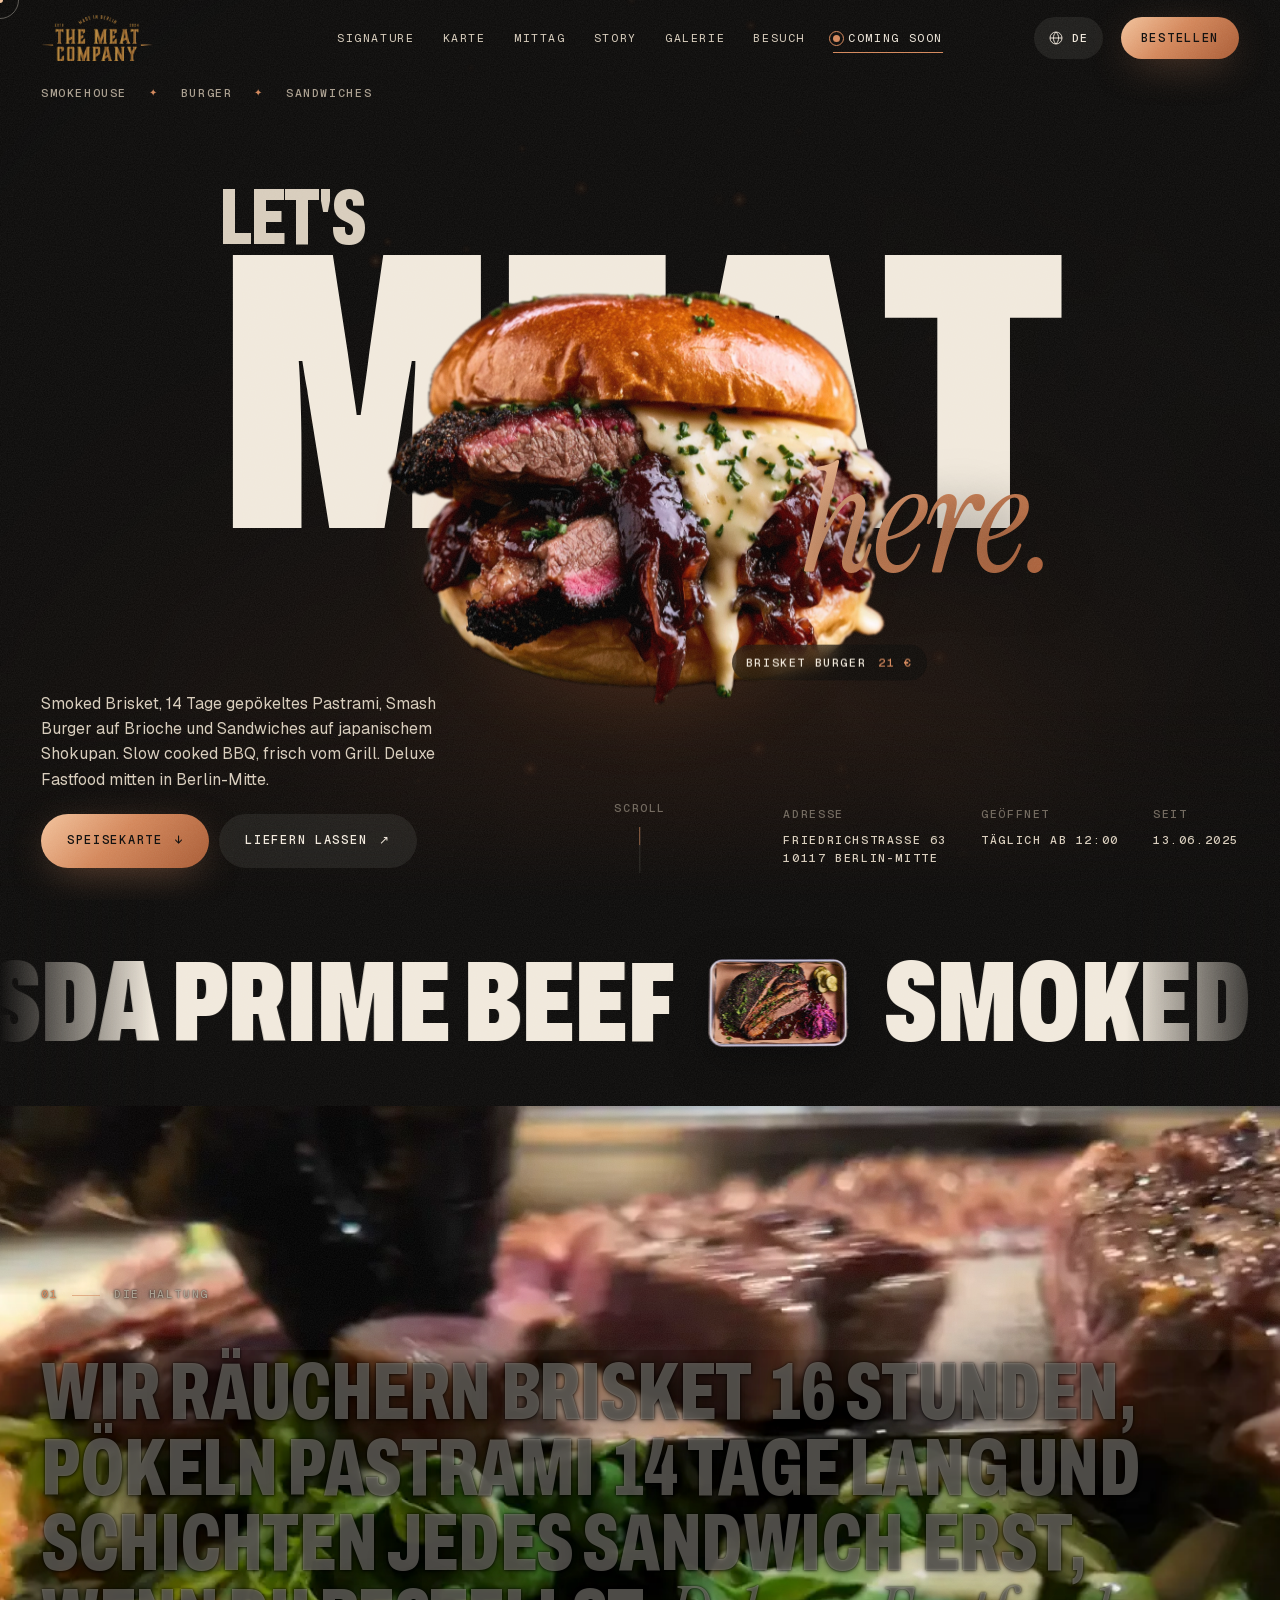
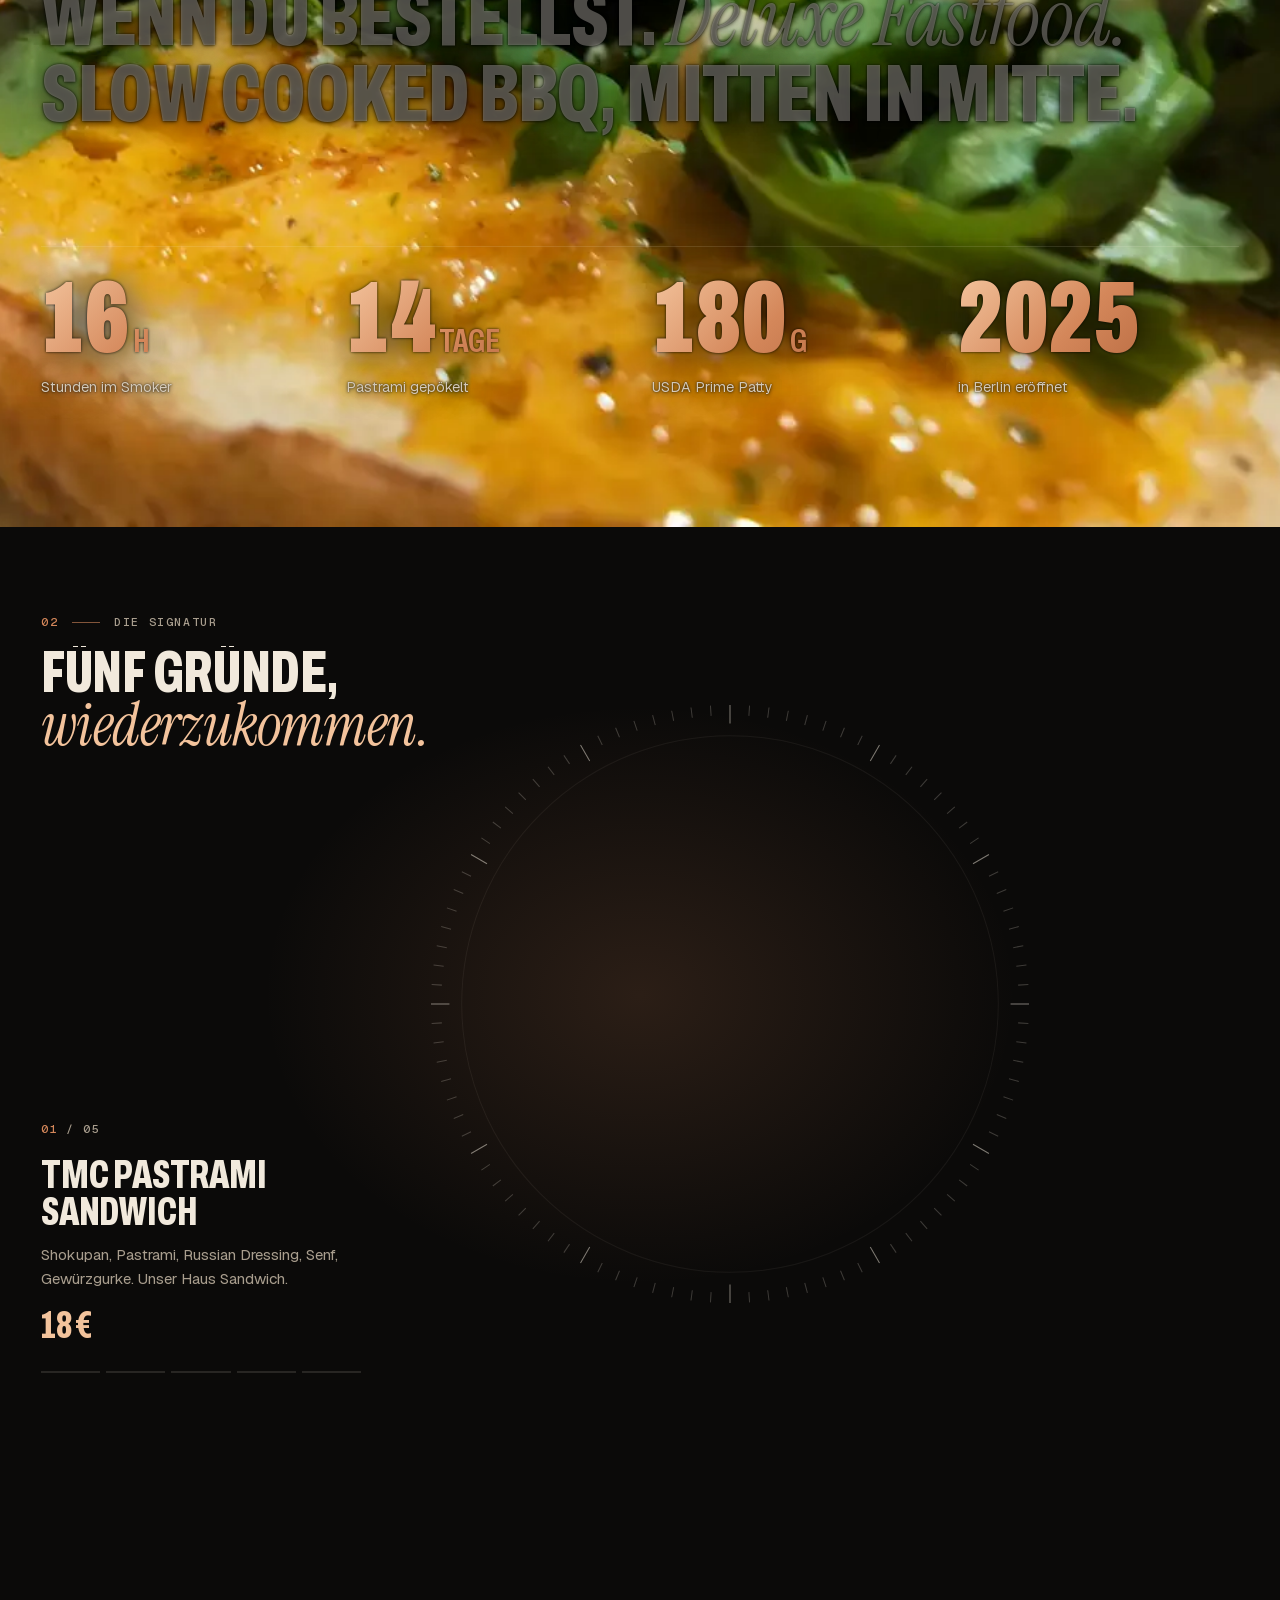
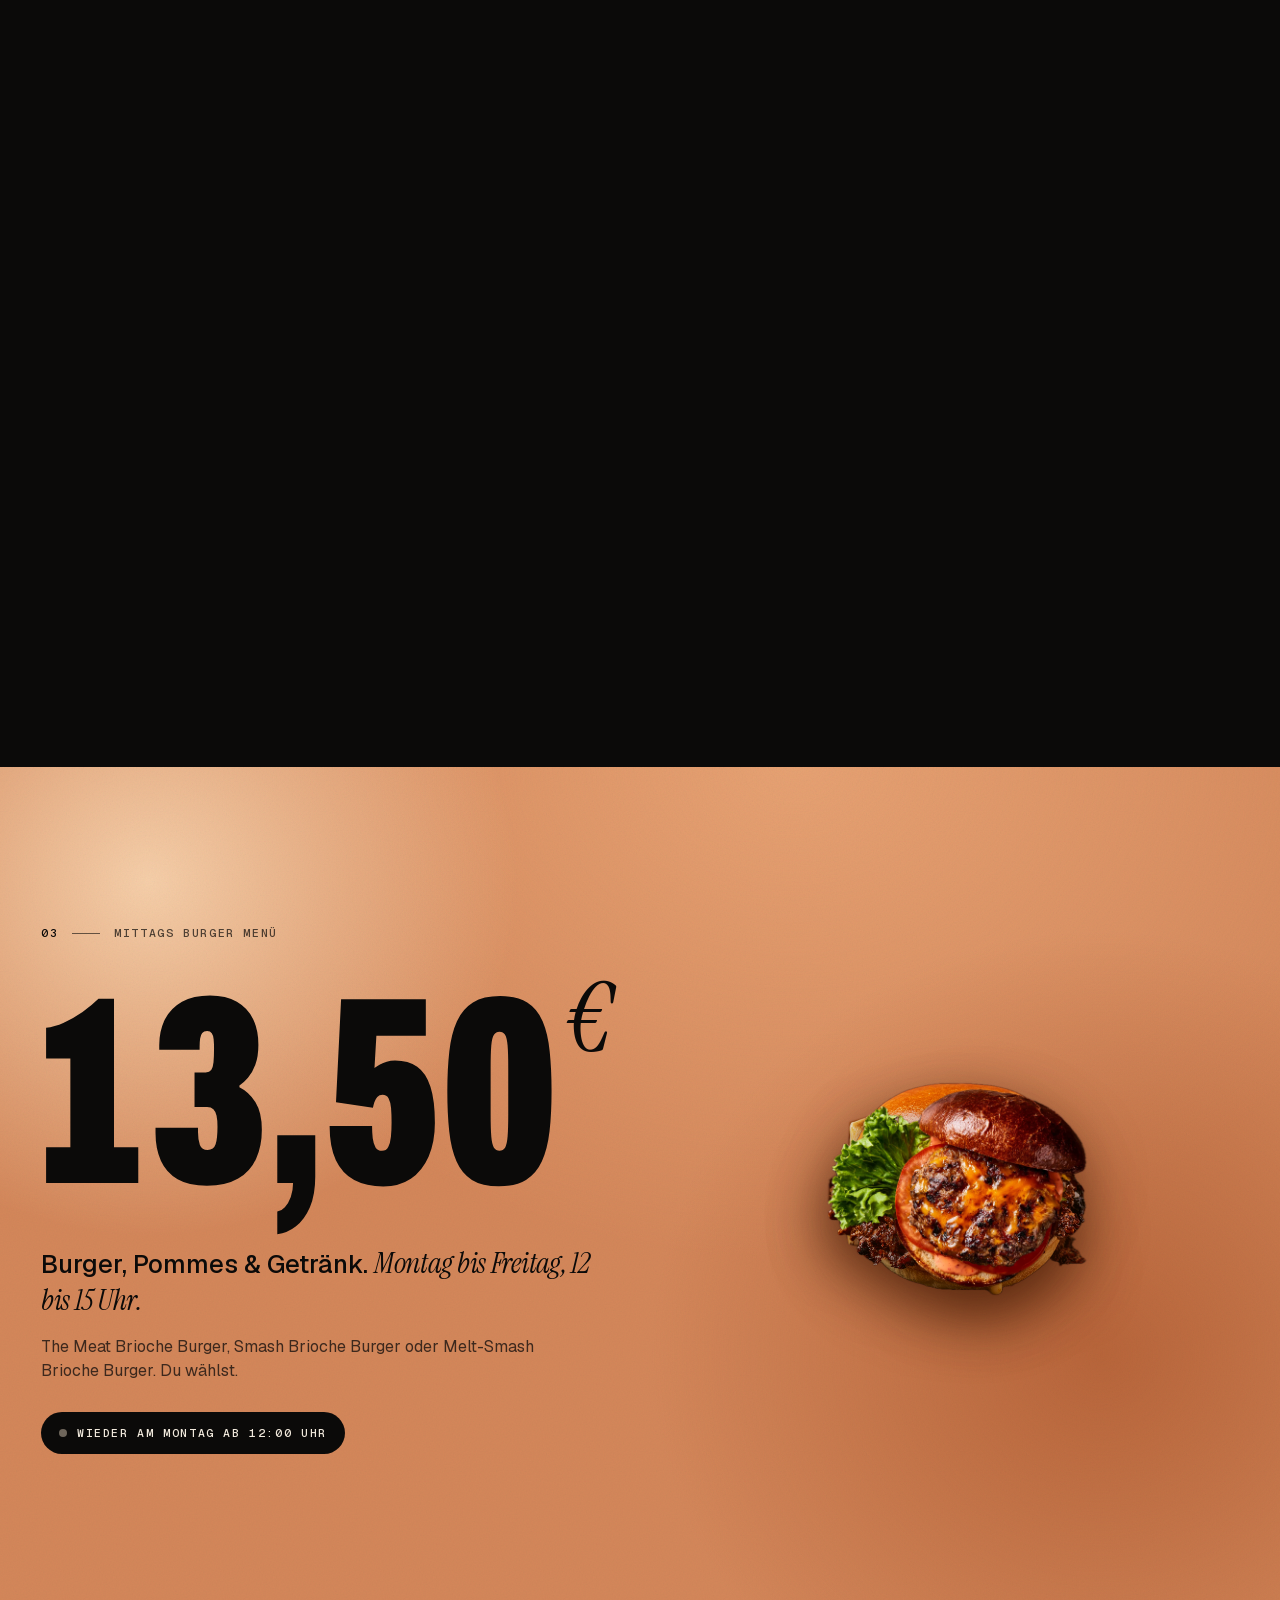
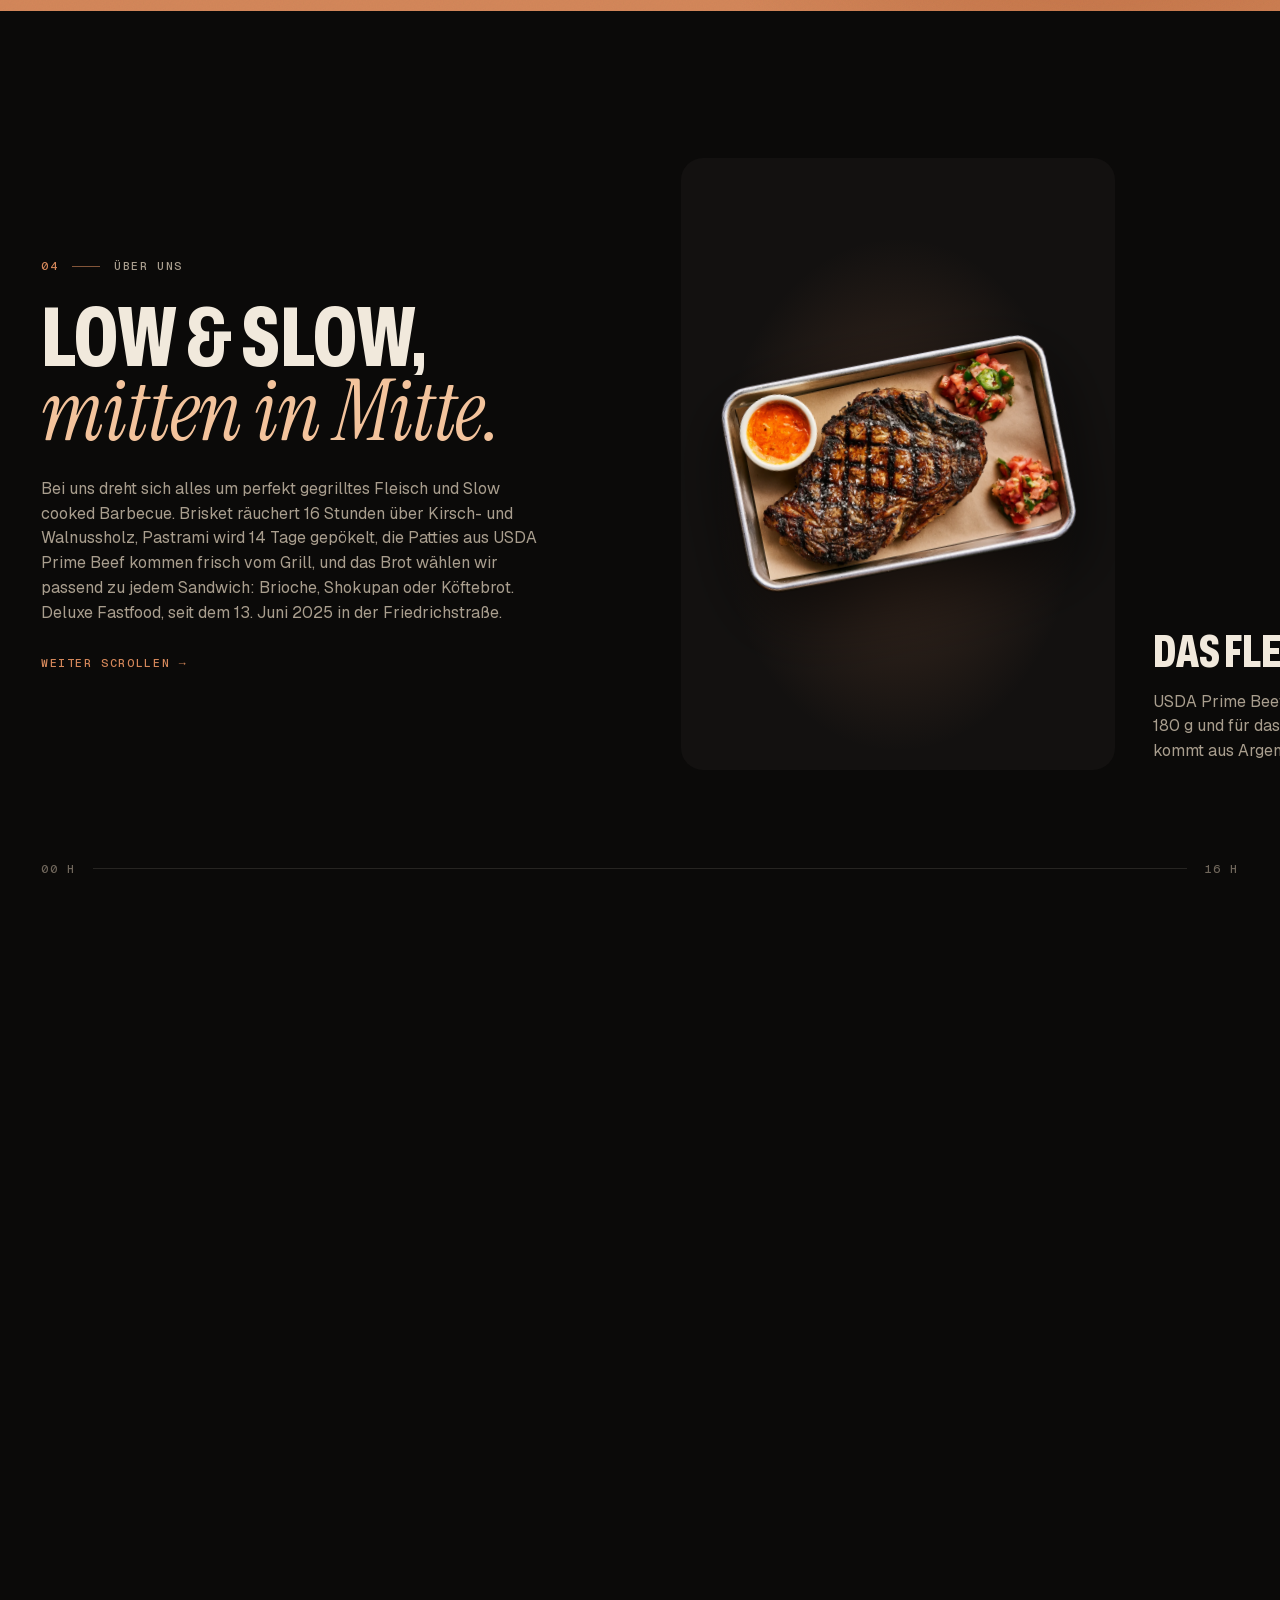
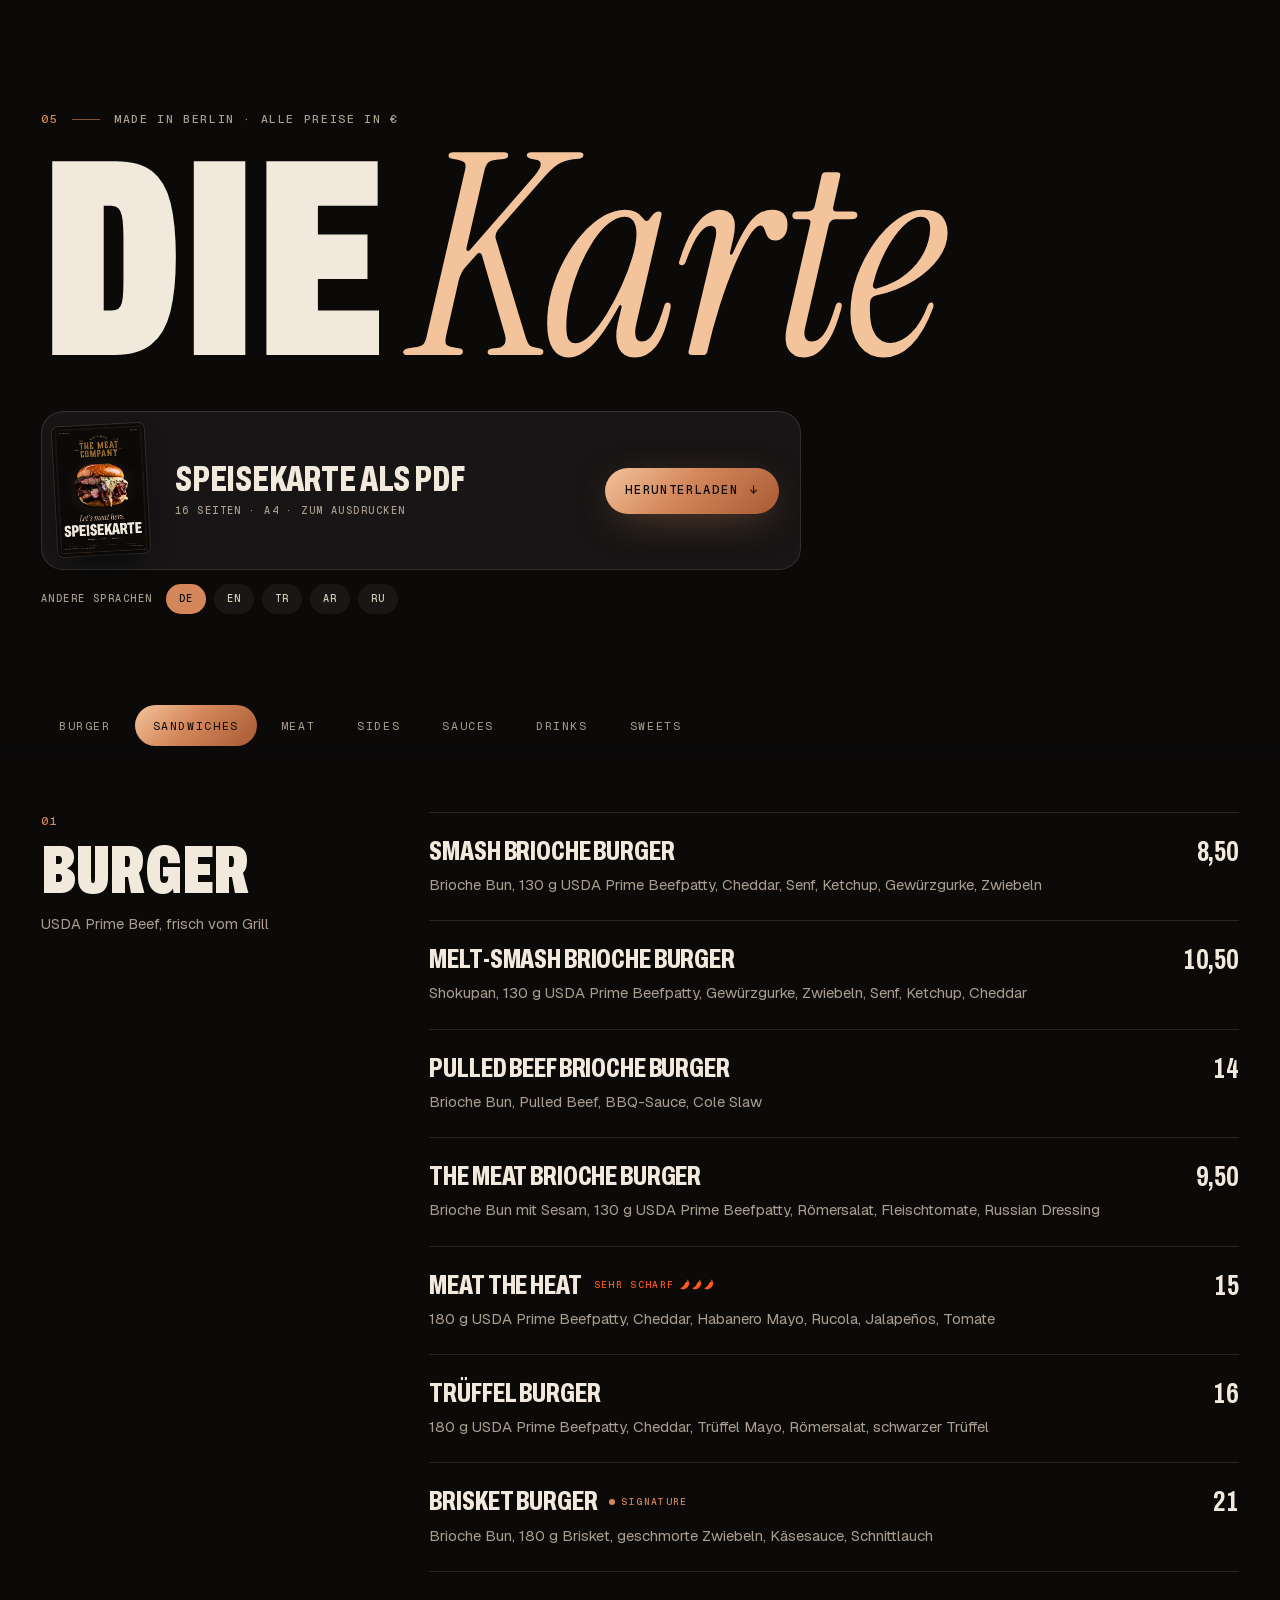
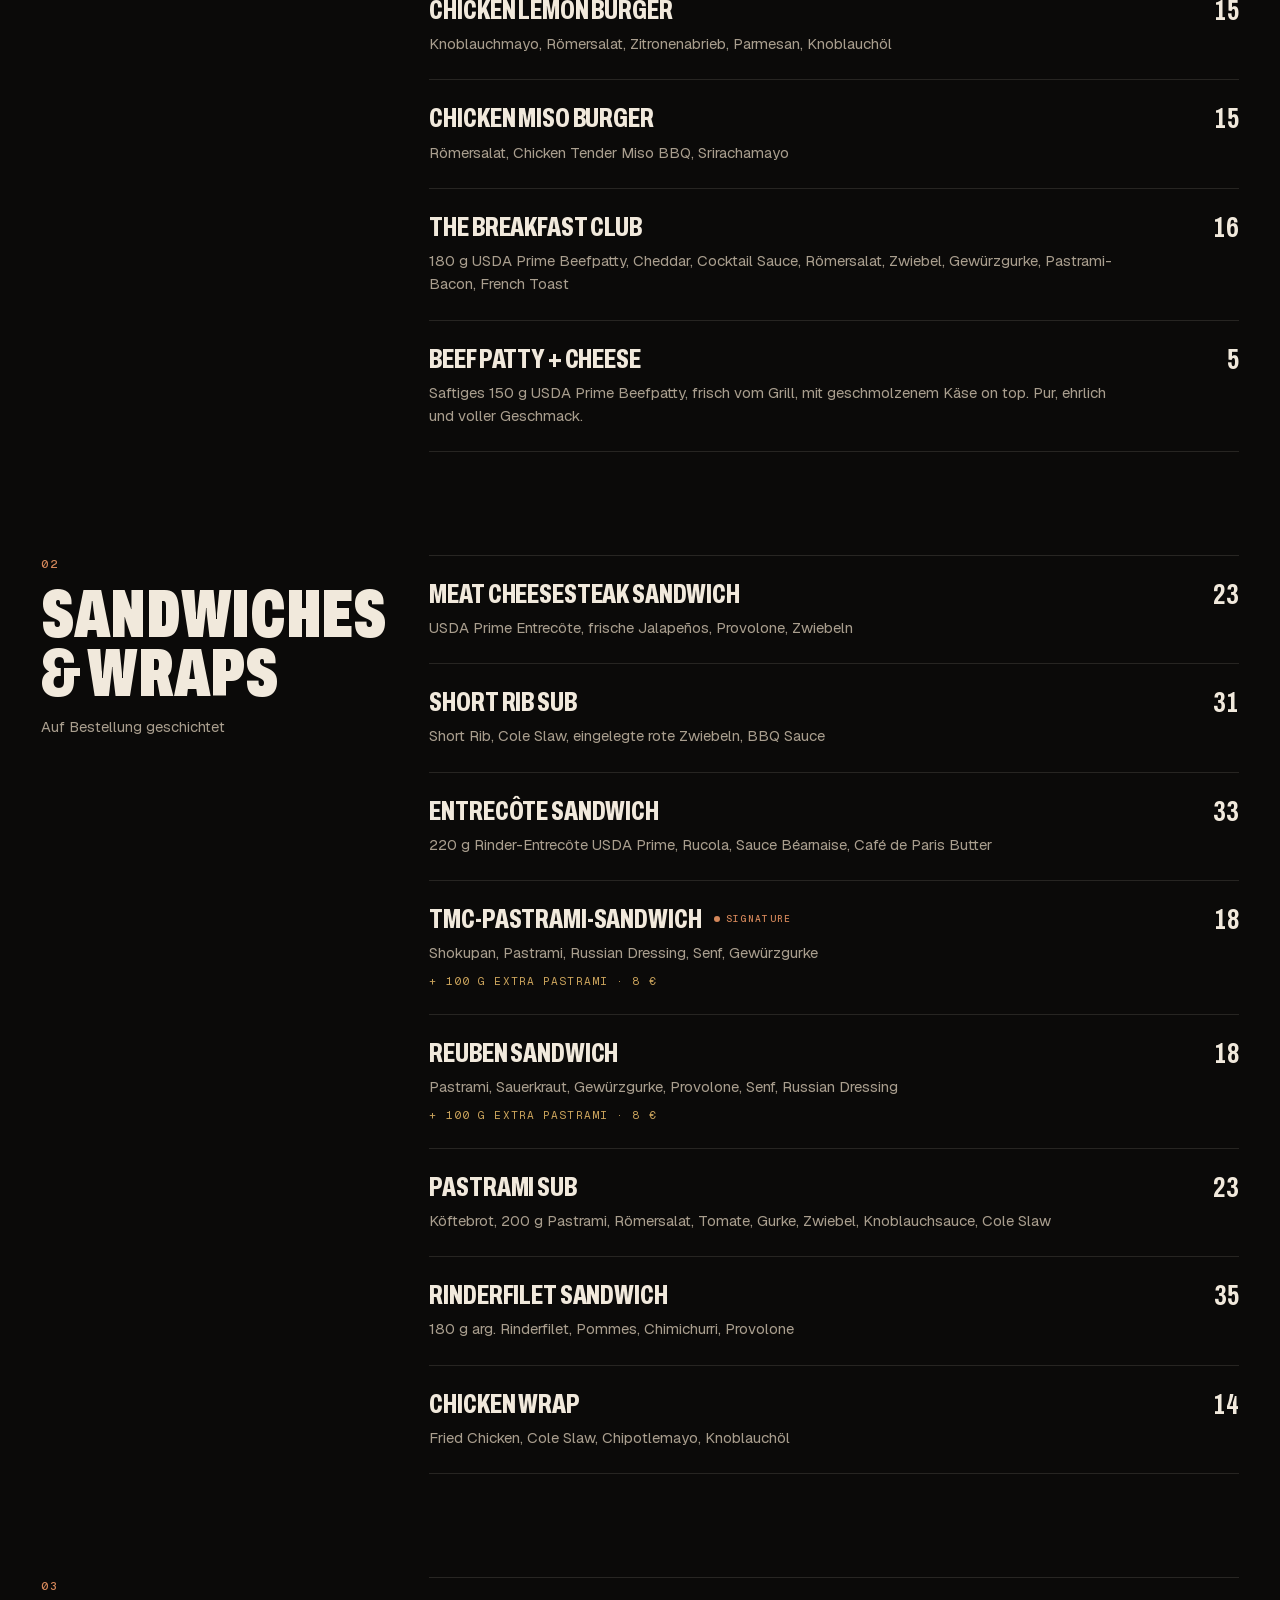
==== commit d8e1a8af: "The Meat Company Website 202611091150 Co-Authored-By: Claude Sonnet 5.5 <noreply@anthropic.com>" ====
--- a/index.html
+++ b/index.html
@@ -1,26 +1,23 @@
 <!doctype html>
 <html lang="de">
 <head>
-<meta name="robots" content="noindex, nofollow">
 <meta charset="utf-8">
 <meta name="viewport" content="width=device-width, initial-scale=1, viewport-fit=cover">
 <title data-i18n="meta.title">The Meat Company · Smokehouse, Burger & Sandwiches in Berlin-Mitte</title>
-<meta name="description" data-i18n-a="content:meta.desc" content="Smoked Brisket, hauchdünnes Pastrami, Smash Burger aus US Prime Beef und Sandwiches auf Shokupan. Low & slow geräuchert in der Friedrichstraße 63, Berlin-Mitte. Täglich ab 12 Uhr.">
+<meta name="description" data-i18n-a="content:meta.desc" content="Deluxe Fastfood in Berlin-Mitte: Smoked Brisket, 14 Tage gepökeltes Pastrami, Smash Burger aus USDA Prime Beef und Sandwiches auf Shokupan. Slow cooked BBQ in der Friedrichstraße 63. Täglich ab 12 Uhr.">
 <meta name="theme-color" content="#0b0a09">
 <link rel="canonical" href="https://themeatcompany.berlin/">
 <meta property="og:type" content="restaurant">
 <meta property="og:title" content="The Meat Company · Let's meat here.">
-<meta property="og:description" data-i18n-a="content:meta.ogdesc" content="Low & slow geräuchertes Brisket, Pastrami und Burger aus US Prime Beef. Friedrichstraße 63, Berlin-Mitte.">
-<meta property="og:image" content="https://nadercbz.github.io/the-meat-company/assets/img/og.jpg">
+<meta property="og:description" data-i18n-a="content:meta.ogdesc" content="Low & slow geräuchertes Brisket, Pastrami und Burger aus USDA Prime Beef. Friedrichstraße 63, Berlin-Mitte.">
+<meta property="og:image" content="https://themeatcompany.berlin/assets/img/og.jpg">
 <meta property="og:locale" content="de_DE">
 <meta name="twitter:card" content="summary_large_image">
 <link rel="icon" type="image/png" href="assets/img/favicon.png">
 <link rel="apple-touch-icon" href="assets/img/apple-touch-icon.png">
-<link rel="preconnect" href="https://fonts.googleapis.com">
-<link rel="preconnect" href="https://fonts.gstatic.com" crossorigin>
-<link rel="stylesheet" href="https://fonts.googleapis.com/css2?family=Archivo:wdth,wght@62..125,300..900&family=Instrument+Serif:ital@0;1&family=Geist:wght@300..700&family=Geist+Mono:wght@400;500&display=swap">
+<link rel="stylesheet" href="css/fonts.css?v=20261109">
 <link rel="preload" as="image" href="assets/img/cut/brisketburger.webp" fetchpriority="high">
-<link rel="stylesheet" href="css/style.css">
+<link rel="stylesheet" href="css/style.css?v=20261109">
 <link rel="alternate" hreflang="de" href="https://themeatcompany.berlin/">
 <link rel="alternate" hreflang="en" href="https://themeatcompany.berlin/?lang=en">
 <link rel="alternate" hreflang="tr" href="https://themeatcompany.berlin/?lang=tr">
@@ -38,21 +35,18 @@
     d.lang = lang;
     d.dir = lang === "ar" ? "rtl" : "ltr";
     if (lang !== "de") d.classList.add("i18n-wait");
-    var extra = {
-      ru: "Fira+Sans+Extra+Condensed:wght@600;700;800;900&family=Playfair+Display:ital@1",
-      ar: "Cairo:wght@500..900&family=Amiri:wght@400;700&family=IBM+Plex+Sans+Arabic:wght@300;400;500;600"
-    }[lang];
+    var extra = { ru: "css/fonts-ru.css", ar: "css/fonts-ar.css" }[lang];
     if (extra) {
       var l = document.createElement("link");
       l.rel = "stylesheet";
-      l.href = "https://fonts.googleapis.com/css2?family=" + extra + "&display=swap";
+      l.href = extra + "?v=20261109";
       document.head.appendChild(l);
     }
     setTimeout(function () { if (!window.__tmcReady) { d.classList.remove("has-motion", "i18n-wait"); document.body.classList.remove("is-loading"); } }, 5000);
   })(document.documentElement);
 </script>
 <!-- LD:START -->
-<script type="application/ld+json">{"@context": "https://schema.org", "@type": "Restaurant", "name": "The Meat Company", "url": "https://themeatcompany.berlin/", "image": "https://themeatcompany.berlin/assets/img/og.jpg", "servesCuisine": ["BBQ", "Burger", "Sandwiches", "American"], "priceRange": "€€", "address": {"@type": "PostalAddress", "streetAddress": "Friedrichstraße 63", "postalCode": "10117", "addressLocality": "Berlin", "addressCountry": "DE"}, "openingHoursSpecification": [{"@type": "OpeningHoursSpecification", "dayOfWeek": ["Monday", "Tuesday", "Wednesday", "Thursday", "Sunday"], "opens": "12:00", "closes": "22:00"}, {"@type": "OpeningHoursSpecification", "dayOfWeek": ["Friday", "Saturday"], "opens": "12:00", "closes": "23:00"}], "sameAs": ["https://www.tiktok.com/@themeatcompanyberlin"], "hasMenu": {"@type": "Menu", "name": "Speisekarte", "hasMenuSection": [{"@type": "MenuSection", "name": "Burger", "hasMenuItem": [{"@type": "MenuItem", "name": "Smash Brioche Burger", "description": "Brioche Bun, 130 g US Prime Beefpatty, Cheddar, Senf, Ketchup, Gewürzgurke, Zwiebeln", "offers": {"@type": "Offer", "price": "8.5", "priceCurrency": "EUR"}}, {"@type": "MenuItem", "name": "Melt-Smash Brioche Burger", "description": "Shokupan, 130 g US Prime Beefpatty, Gewürzgurke, Zwiebeln, Senf, Ketchup, Cheddar", "offers": {"@type": "Offer", "price": "10.5", "priceCurrency": "EUR"}}, {"@type": "MenuItem", "name": "Pulled Beef Brioche Burger", "description": "Brioche Bun, Pulled Beef, BBQ-Sauce, Cole Slaw", "offers": {"@type": "Offer", "price": "14", "priceCurrency": "EUR"}}, {"@type": "MenuItem", "name": "The Meat Brioche Burger", "description": "Brioche Bun mit Sesam, 130 g US Prime Beefpatty, Römersalat, Fleischtomate, Russian Dressing", "offers": {"@type": "Offer", "price": "9.5", "priceCurrency": "EUR"}}, {"@type": "MenuItem", "name": "Meat the Heat", "description": "180 g US Prime Beefpatty, Cheddar, Habanero Mayo, Rucola, Jalapeños, Tomate", "offers": {"@type": "Offer", "price": "15", "priceCurrency": "EUR"}}, {"@type": "MenuItem", "name": "Trüffel Burger", "description": "180 g US Prime Beefpatty, Cheddar, Trüffel Mayo, Römersalat, schwarzer Trüffel", "offers": {"@type": "Offer", "price": "16", "priceCurrency": "EUR"}}, {"@type": "MenuItem", "name": "Brisket Burger", "description": "Brioche Bun, 180 g Brisket, geschmorte Zwiebeln, Käsesauce, Schnittlauch", "offers": {"@type": "Offer", "price": "21", "priceCurrency": "EUR"}}, {"@type": "MenuItem", "name": "Chicken Lemon Burger", "description": "Knoblauchmayo, Römersalat, Zitronenabrieb, Parmesan, Knoblauchöl", "offers": {"@type": "Offer", "price": "15", "priceCurrency": "EUR"}}, {"@type": "MenuItem", "name": "Chicken Miso Burger", "description": "Römersalat, Chicken Tender Miso BBQ, Srirachamayo", "offers": {"@type": "Offer", "price": "15", "priceCurrency": "EUR"}}, {"@type": "MenuItem", "name": "The Breakfast Club", "description": "180 g US Prime Beefpatty, Cheddar, Cocktail Sauce, Römersalat, Zwiebel, Gewürzgurke, Pastrami-Bacon, French Toast", "offers": {"@type": "Offer", "price": "16", "priceCurrency": "EUR"}}, {"@type": "MenuItem", "name": "Beef Patty + Cheese", "description": "Saftiges 150 g US Prime Beefpatty, frisch vom Grill, mit geschmolzenem Käse on top. Pur, ehrlich und voller Geschmack.", "offers": {"@type": "Offer", "price": "5", "priceCurrency": "EUR"}}]}, {"@type": "MenuSection", "name": "Sandwiches & Wraps", "hasMenuItem": [{"@type": "MenuItem", "name": "Meat Cheesesteak Sandwich", "description": "Arg. Entrecôte, frische Jalapeños, Provolone, Zwiebeln", "offers": {"@type": "Offer", "price": "23", "priceCurrency": "EUR"}}, {"@type": "MenuItem", "name": "Short Rib Sub", "description": "Short Rib, Cole Slaw, eingelegte rote Zwiebeln, BBQ Sauce", "offers": {"@type": "Offer", "price": "31", "priceCurrency": "EUR"}}, {"@type": "MenuItem", "name": "Entrecôte Sandwich", "description": "220 g Rinder-Entrecôte US Prime, Rucola, Sauce Béarnaise, Café de Paris Butter", "offers": {"@type": "Offer", "price": "33", "priceCurrency": "EUR"}}, {"@type": "MenuItem", "name": "TMC-Pastrami-Sandwich", "description": "Shokupan, Pastrami, Russian Dressing, Senf, Gewürzgurke", "offers": {"@type": "Offer", "price": "18", "priceCurrency": "EUR"}}, {"@type": "MenuItem", "name": "Reuben Sandwich", "description": "Pastrami, Sauerkraut, Gewürzgurke, Provolone, Senf, Russian Dressing", "offers": {"@type": "Offer", "price": "18", "priceCurrency": "EUR"}}, {"@type": "MenuItem", "name": "Pastrami Sub", "description": "Köftebrot, 200 g Pastrami, Römersalat, Tomate, Gurke, Zwiebel, Knoblauchsauce, Cole Slaw", "offers": {"@type": "Offer", "price": "23", "priceCurrency": "EUR"}}, {"@type": "MenuItem", "name": "Rinderfilet Sandwich", "description": "180 g arg. Rinderfilet, Pommes, Chimichurri, Provolone", "offers": {"@type": "Offer", "price": "32", "priceCurrency": "EUR"}}, {"@type": "MenuItem", "name": "Chicken Wrap", "description": "Fried Chicken, Cole Slaw, Chipotlemayo, Knoblauchöl", "offers": {"@type": "Offer", "price": "14", "priceCurrency": "EUR"}}]}, {"@type": "MenuSection", "name": "Meat", "hasMenuItem": [{"@type": "MenuItem", "name": "Pastrami", "description": "Feinstes, hauchdünn geschnittenes Rindfleisch. Saftig, würzig und schonend geräuchert.", "offers": {"@type": "Offer", "price": "10", "priceCurrency": "EUR"}}, {"@type": "MenuItem", "name": "Brisket", "description": "Zartes Rinderbruststück, langsam bei niedriger Temperatur über Stunden geräuchert.", "offers": {"@type": "Offer", "price": "13", "priceCurrency": "EUR"}}, {"@type": "MenuItem", "name": "Short Rib", "description": "Saftige, butterzarte Rinderrippen, langsam geräuchert, bis das Fleisch mühelos vom Knochen fällt.", "offers": {"@type": "Offer", "price": "28", "priceCurrency": "EUR"}}, {"@type": "MenuItem", "name": "Pulled Beef", "description": "Zart gegartes, saftiges Rindfleisch, stundenlang geräuchert, fein zerzupft und mit aromatischer BBQ-Sauce verfeinert.", "offers": {"@type": "Offer", "price": "14", "priceCurrency": "EUR"}}, {"@type": "MenuItem", "name": "Entrecôte 300 g", "description": "Zartes, saftiges Rib-Eye-Steak, perfekt marmoriert und auf den Punkt gegrillt. Ein Fleischgenuss der Extraklasse.", "offers": {"@type": "Offer", "price": "42", "priceCurrency": "EUR"}}, {"@type": "MenuItem", "name": "3 Chicken Tenders", "description": "Hähnchen, Panko, Miso BBQ oder Hähnchen, Panko, Garlic Parmesan · + 2 Dips", "offers": {"@type": "Offer", "price": "17", "priceCurrency": "EUR"}}]}, {"@type": "MenuSection", "name": "Sides", "hasMenuItem": [{"@type": "MenuItem", "name": "Pommes Frites", "description": "Knusprig, gesalzen, immer frisch.", "offers": {"@type": "Offer", "price": "4", "priceCurrency": "EUR"}}, {"@type": "MenuItem", "name": "Süßkartoffelpommes", "description": "Süß, knusprig, leicht gewürzt.", "offers": {"@type": "Offer", "price": "5", "priceCurrency": "EUR"}}, {"@type": "MenuItem", "name": "Pulled Beef Tacos", "description": "Weizentortilla, Pulled Beef, Guacamole, Pico de Gallo, Limetten", "offers": {"@type": "Offer", "price": "15", "priceCurrency": "EUR"}}, {"@type": "MenuItem", "name": "Mac'n Cheese", "description": "Cremig, käsig, hausgemacht.", "offers": {"@type": "Offer", "price": "7", "priceCurrency": "EUR"}}, {"@type": "MenuItem", "name": "Mash & Truffle", "description": "Kartoffelpüree, Trüffelcreme, Butter", "offers": {"@type": "Offer", "price": "9", "priceCurrency": "EUR"}}, {"@type": "MenuItem", "name": "Mash & Parmesan", "description": "Kartoffelpüree, Parmesan, Butter", "offers": {"@type": "Offer", "price": "8", "priceCurrency": "EUR"}}, {"@type": "MenuItem", "name": "Mash & Gravy", "description": "Kartoffelpüree, Bratensauce", "offers": {"@type": "Offer", "price": "7", "priceCurrency": "EUR"}}, {"@type": "MenuItem", "name": "Miso Gurken", "description": "Gurken in Miso-Marinade und Sesam", "offers": {"@type": "Offer", "price": "6", "priceCurrency": "EUR"}}, {"@type": "MenuItem", "name": "Cole Slaw", "description": "Rotkraut, Weißkohl, Vinaigrette", "offers": {"@type": "Offer", "price": "5", "priceCurrency": "EUR"}}, {"@type": "MenuItem", "name": "Caesar Salad", "description": "Römersalat, Tomaten, Croutons, Caesar Dressing", "offers": {"@type": "Offer", "price": "9.5", "priceCurrency": "EUR"}}, {"@type": "MenuItem", "name": "Texas Chili", "description": "Geschmorte Rinderbrust, Zwiebeln, Knoblauch, Jalapeños, Habanero, geröstetes Sauerteigbrot", "offers": {"@type": "Offer", "price": "6", "priceCurrency": "EUR"}}, {"@type": "MenuItem", "name": "Mexican Corn", "description": "Grilled Corn, Chipotle Mayo, Jalapeños, Provolone", "offers": {"@type": "Offer", "price": "6", "priceCurrency": "EUR"}}]}, {"@type": "MenuSection", "name": "Sauces", "hasMenuItem": [{"@type": "MenuItem", "name": "Ketchup, Mayo, Senf", "offers": {"@type": "Offer", "price": "0.5", "priceCurrency": "EUR"}}, {"@type": "MenuItem", "name": "Café de Paris Butter", "description": "Besonders cremig & feiner Geschmack", "offers": {"@type": "Offer", "price": "2", "priceCurrency": "EUR"}}, {"@type": "MenuItem", "name": "Knoblauchsauce", "description": "Deine extra Portion Knobi", "offers": {"@type": "Offer", "price": "2", "priceCurrency": "EUR"}}, {"@type": "MenuItem", "name": "Käsesauce", "description": "Nur für richtige Cheese Lover", "offers": {"@type": "Offer", "price": "3.5", "priceCurrency": "EUR"}}, {"@type": "MenuItem", "name": "Habanero Cheesesauce", "description": "Feurig und ordentlich cheesy", "offers": {"@type": "Offer", "price": "4", "priceCurrency": "EUR"}}, {"@type": "MenuItem", "name": "BBQ Sauce", "description": "Hausgemacht, mit einer feinen Fruchtnote", "offers": {"@type": "Offer", "price": "2", "priceCurrency": "EUR"}}, {"@type": "MenuItem", "name": "Habaneromayo", "description": "Hol dir einen leichten Schärfekick", "offers": {"@type": "Offer", "price": "2", "priceCurrency": "EUR"}}, {"@type": "MenuItem", "name": "Trüffelmayo", "description": "Mayo mit einer feinen Trüffelnote", "offers": {"@type": "Offer", "price": "3", "priceCurrency": "EUR"}}, {"@type": "MenuItem", "name": "Srirachamayo", "description": "Hol dir einen leichten Schärfekick", "offers": {"@type": "Offer", "price": "2", "priceCurrency": "EUR"}}, {"@type": "MenuItem", "name": "Chipotle Mayo", "description": "Wie in den Staaten", "offers": {"@type": "Offer", "price": "2", "priceCurrency": "EUR"}}, {"@type": "MenuItem", "name": "Extra Cheddar", "offers": {"@type": "Offer", "price": "1.5", "priceCurrency": "EUR"}}]}, {"@type": "MenuSection", "name": "Drinks", "hasMenuItem": [{"@type": "MenuItem", "name": "Cola, Fanta, Sprite, Mezzo", "offers": {"@type": "Offer", "price": "4", "priceCurrency": "EUR"}}, {"@type": "MenuItem", "name": "Wasser", "description": "Vio & Apollinaris", "offers": {"@type": "Offer", "price": "3.5", "priceCurrency": "EUR"}}, {"@type": "MenuItem", "name": "Heimat Schorle", "description": "Apfelschorle, Orange-Maracujaschorle, Rhabarberschorle", "offers": {"@type": "Offer", "price": "4", "priceCurrency": "EUR"}}, {"@type": "MenuItem", "name": "Youniq Limo", "description": "Yuzu, Salted Lychee, Matcha Limette", "offers": {"@type": "Offer", "price": "4.5", "priceCurrency": "EUR"}}, {"@type": "MenuItem", "name": "Elephant Bay Ice Tea", "offers": {"@type": "Offer", "price": "4.5", "priceCurrency": "EUR"}}, {"@type": "MenuItem", "name": "Almdudler", "description": "Classic, Zero", "offers": {"@type": "Offer", "price": "4", "priceCurrency": "EUR"}}]}, {"@type": "MenuSection", "name": "Sweets", "hasMenuItem": [{"@type": "MenuItem", "name": "Cup Cheesecake", "description": "Daily Specials. Frag unser Team nach der Sorte des Tages.", "offers": {"@type": "Offer", "price": "7", "priceCurrency": "EUR"}}]}]}}</script>
+<script type="application/ld+json">{"@context": "https://schema.org", "@type": "Restaurant", "name": "The Meat Company", "url": "https://themeatcompany.berlin/", "image": "https://themeatcompany.berlin/assets/img/og.jpg", "servesCuisine": ["BBQ", "Burger", "Sandwiches", "American"], "priceRange": "€€", "address": {"@type": "PostalAddress", "streetAddress": "Friedrichstraße 63", "postalCode": "10117", "addressLocality": "Berlin", "addressCountry": "DE"}, "openingHoursSpecification": [{"@type": "OpeningHoursSpecification", "dayOfWeek": ["Monday", "Tuesday", "Wednesday", "Thursday", "Friday", "Saturday", "Sunday"], "opens": "12:00", "closes": "23:59"}], "sameAs": ["https://www.tiktok.com/@themeatcompanyberlin"], "hasMenu": {"@type": "Menu", "name": "Speisekarte", "hasMenuSection": [{"@type": "MenuSection", "name": "Burger", "hasMenuItem": [{"@type": "MenuItem", "name": "Smash Brioche Burger", "description": "Brioche Bun, 130 g USDA Prime Beefpatty, Cheddar, Senf, Ketchup, Gewürzgurke, Zwiebeln", "offers": {"@type": "Offer", "price": "8.5", "priceCurrency": "EUR"}}, {"@type": "MenuItem", "name": "Melt-Smash Brioche Burger", "description": "Shokupan, 130 g USDA Prime Beefpatty, Gewürzgurke, Zwiebeln, Senf, Ketchup, Cheddar", "offers": {"@type": "Offer", "price": "10.5", "priceCurrency": "EUR"}}, {"@type": "MenuItem", "name": "Pulled Beef Brioche Burger", "description": "Brioche Bun, Pulled Beef, BBQ-Sauce, Cole Slaw", "offers": {"@type": "Offer", "price": "14", "priceCurrency": "EUR"}}, {"@type": "MenuItem", "name": "The Meat Brioche Burger", "description": "Brioche Bun mit Sesam, 130 g USDA Prime Beefpatty, Römersalat, Fleischtomate, Russian Dressing", "offers": {"@type": "Offer", "price": "9.5", "priceCurrency": "EUR"}}, {"@type": "MenuItem", "name": "Meat the Heat", "description": "180 g USDA Prime Beefpatty, Cheddar, Habanero Mayo, Rucola, Jalapeños, Tomate", "offers": {"@type": "Offer", "price": "15", "priceCurrency": "EUR"}}, {"@type": "MenuItem", "name": "Trüffel Burger", "description": "180 g USDA Prime Beefpatty, Cheddar, Trüffel Mayo, Römersalat, schwarzer Trüffel", "offers": {"@type": "Offer", "price": "16", "priceCurrency": "EUR"}}, {"@type": "MenuItem", "name": "Brisket Burger", "description": "Brioche Bun, 180 g Brisket, geschmorte Zwiebeln, Käsesauce, Schnittlauch", "offers": {"@type": "Offer", "price": "21", "priceCurrency": "EUR"}}, {"@type": "MenuItem", "name": "Chicken Lemon Burger", "description": "Knoblauchmayo, Römersalat, Zitronenabrieb, Parmesan, Knoblauchöl", "offers": {"@type": "Offer", "price": "15", "priceCurrency": "EUR"}}, {"@type": "MenuItem", "name": "Chicken Miso Burger", "description": "Römersalat, Chicken Tender Miso BBQ, Srirachamayo", "offers": {"@type": "Offer", "price": "15", "priceCurrency": "EUR"}}, {"@type": "MenuItem", "name": "The Breakfast Club", "description": "180 g USDA Prime Beefpatty, Cheddar, Cocktail Sauce, Römersalat, Zwiebel, Gewürzgurke, Pastrami-Bacon, French Toast", "offers": {"@type": "Offer", "price": "16", "priceCurrency": "EUR"}}, {"@type": "MenuItem", "name": "Beef Patty + Cheese", "description": "Saftiges 150 g USDA Prime Beefpatty, frisch vom Grill, mit geschmolzenem Käse on top. Pur, ehrlich und voller Geschmack.", "offers": {"@type": "Offer", "price": "5", "priceCurrency": "EUR"}}]}, {"@type": "MenuSection", "name": "Sandwiches & Wraps", "hasMenuItem": [{"@type": "MenuItem", "name": "Meat Cheesesteak Sandwich", "description": "USDA Prime Entrecôte, frische Jalapeños, Provolone, Zwiebeln", "offers": {"@type": "Offer", "price": "23", "priceCurrency": "EUR"}}, {"@type": "MenuItem", "name": "Short Rib Sub", "description": "Short Rib, Cole Slaw, eingelegte rote Zwiebeln, BBQ Sauce", "offers": {"@type": "Offer", "price": "31", "priceCurrency": "EUR"}}, {"@type": "MenuItem", "name": "Entrecôte Sandwich", "description": "220 g Rinder-Entrecôte USDA Prime, Rucola, Sauce Béarnaise, Café de Paris Butter", "offers": {"@type": "Offer", "price": "33", "priceCurrency": "EUR"}}, {"@type": "MenuItem", "name": "TMC-Pastrami-Sandwich", "description": "Shokupan, Pastrami, Russian Dressing, Senf, Gewürzgurke", "offers": {"@type": "Offer", "price": "18", "priceCurrency": "EUR"}}, {"@type": "MenuItem", "name": "Reuben Sandwich", "description": "Pastrami, Sauerkraut, Gewürzgurke, Provolone, Senf, Russian Dressing", "offers": {"@type": "Offer", "price": "18", "priceCurrency": "EUR"}}, {"@type": "MenuItem", "name": "Pastrami Sub", "description": "Köftebrot, 200 g Pastrami, Römersalat, Tomate, Gurke, Zwiebel, Knoblauchsauce, Cole Slaw", "offers": {"@type": "Offer", "price": "23", "priceCurrency": "EUR"}}, {"@type": "MenuItem", "name": "Rinderfilet Sandwich", "description": "180 g arg. Rinderfilet, Pommes, Chimichurri, Provolone", "offers": {"@type": "Offer", "price": "35", "priceCurrency": "EUR"}}, {"@type": "MenuItem", "name": "Chicken Wrap", "description": "Fried Chicken, Cole Slaw, Chipotlemayo, Knoblauchöl", "offers": {"@type": "Offer", "price": "14", "priceCurrency": "EUR"}}]}, {"@type": "MenuSection", "name": "Meat", "hasMenuItem": [{"@type": "MenuItem", "name": "Pastrami", "description": "Feinstes Rindfleisch, 14 Tage gepökelt und hauchdünn geschnitten. Saftig, würzig und schonend geräuchert.", "offers": {"@type": "Offer", "price": "10", "priceCurrency": "EUR"}}, {"@type": "MenuItem", "name": "Brisket", "description": "Zartes Rinderbruststück, slow cooked und 16 Stunden über Kirsch- und Walnussholz geräuchert.", "offers": {"@type": "Offer", "price": "13", "priceCurrency": "EUR"}}, {"@type": "MenuItem", "name": "Short Rib", "description": "Saftige, butterzarte Rinderrippen, langsam geräuchert, bis das Fleisch mühelos vom Knochen fällt.", "offers": {"@type": "Offer", "price": "28", "priceCurrency": "EUR"}}, {"@type": "MenuItem", "name": "Pulled Beef", "description": "Zart gegartes, saftiges Rindfleisch, stundenlang geräuchert, fein zerzupft und mit aromatischer BBQ-Sauce verfeinert.", "offers": {"@type": "Offer", "price": "14", "priceCurrency": "EUR"}}, {"@type": "MenuItem", "name": "Entrecôte 300 g", "description": "Zartes, saftiges Rib-Eye-Steak in USDA Prime Qualität, perfekt marmoriert und auf den Punkt gegrillt. Ein Fleischgenuss der Extraklasse.", "offers": {"@type": "Offer", "price": "42", "priceCurrency": "EUR"}}, {"@type": "MenuItem", "name": "3 Chicken Tenders", "description": "Hähnchen, Panko, Miso BBQ oder Hähnchen, Panko, Garlic Parmesan · + 2 Dips", "offers": {"@type": "Offer", "price": "17", "priceCurrency": "EUR"}}]}, {"@type": "MenuSection", "name": "Sides", "hasMenuItem": [{"@type": "MenuItem", "name": "Pommes Frites", "description": "Knusprig, gesalzen, immer frisch.", "offers": {"@type": "Offer", "price": "4", "priceCurrency": "EUR"}}, {"@type": "MenuItem", "name": "Süßkartoffelpommes", "description": "Süß, knusprig, leicht gewürzt.", "offers": {"@type": "Offer", "price": "5", "priceCurrency": "EUR"}}, {"@type": "MenuItem", "name": "Pulled Beef Tacos", "description": "Weizentortilla, Pulled Beef, Guacamole, Pico de Gallo, Limetten", "offers": {"@type": "Offer", "price": "15", "priceCurrency": "EUR"}}, {"@type": "MenuItem", "name": "Mac'n Cheese", "description": "Cremig, käsig, hausgemacht.", "offers": {"@type": "Offer", "price": "7", "priceCurrency": "EUR"}}, {"@type": "MenuItem", "name": "Mash & Truffle", "description": "Kartoffelpüree, Trüffelcreme, Butter", "offers": {"@type": "Offer", "price": "9", "priceCurrency": "EUR"}}, {"@type": "MenuItem", "name": "Mash & Parmesan", "description": "Kartoffelpüree, Parmesan, Butter", "offers": {"@type": "Offer", "price": "8", "priceCurrency": "EUR"}}, {"@type": "MenuItem", "name": "Mash & Gravy", "description": "Kartoffelpüree, Bratensauce", "offers": {"@type": "Offer", "price": "7", "priceCurrency": "EUR"}}, {"@type": "MenuItem", "name": "Miso Gurken", "description": "Gurken in Miso-Marinade und Sesam", "offers": {"@type": "Offer", "price": "6", "priceCurrency": "EUR"}}, {"@type": "MenuItem", "name": "Cole Slaw", "description": "Rotkraut, Weißkohl, Vinaigrette", "offers": {"@type": "Offer", "price": "5", "priceCurrency": "EUR"}}, {"@type": "MenuItem", "name": "Caesar Salad", "description": "Römersalat, Tomaten, Croutons, Caesar Dressing", "offers": {"@type": "Offer", "price": "8.5", "priceCurrency": "EUR"}}, {"@type": "MenuItem", "name": "Texas Chili", "description": "Geschmorte Rinderbrust, Zwiebeln, Knoblauch, Jalapeños, Habanero, geröstetes Sauerteigbrot", "offers": {"@type": "Offer", "price": "6", "priceCurrency": "EUR"}}, {"@type": "MenuItem", "name": "Mexican Corn", "description": "Grilled Corn, Chipotle Mayo, Jalapeños, Provolone", "offers": {"@type": "Offer", "price": "6", "priceCurrency": "EUR"}}]}, {"@type": "MenuSection", "name": "Sauces", "hasMenuItem": [{"@type": "MenuItem", "name": "Ketchup, Mayo, Senf", "offers": {"@type": "Offer", "price": "0.5", "priceCurrency": "EUR"}}, {"@type": "MenuItem", "name": "Café de Paris Butter", "description": "Besonders cremig & feiner Geschmack", "offers": {"@type": "Offer", "price": "2", "priceCurrency": "EUR"}}, {"@type": "MenuItem", "name": "Knoblauchsauce", "description": "Deine extra Portion Knobi", "offers": {"@type": "Offer", "price": "2", "priceCurrency": "EUR"}}, {"@type": "MenuItem", "name": "Käsesauce", "description": "Nur für richtige Cheese Lover", "offers": {"@type": "Offer", "price": "3.5", "priceCurrency": "EUR"}}, {"@type": "MenuItem", "name": "Habanero Cheesesauce", "description": "Feurig und ordentlich cheesy", "offers": {"@type": "Offer", "price": "4", "priceCurrency": "EUR"}}, {"@type": "MenuItem", "name": "BBQ Sauce", "description": "Hausgemacht, mit einer feinen Fruchtnote", "offers": {"@type": "Offer", "price": "2", "priceCurrency": "EUR"}}, {"@type": "MenuItem", "name": "Habaneromayo", "description": "Für alle, die es richtig scharf mögen", "offers": {"@type": "Offer", "price": "2", "priceCurrency": "EUR"}}, {"@type": "MenuItem", "name": "Trüffelmayo", "description": "Mayo mit einer feinen Trüffelnote", "offers": {"@type": "Offer", "price": "3", "priceCurrency": "EUR"}}, {"@type": "MenuItem", "name": "Srirachamayo", "description": "Hol dir einen leichten Schärfekick", "offers": {"@type": "Offer", "price": "2", "priceCurrency": "EUR"}}, {"@type": "MenuItem", "name": "Chipotle Mayo", "description": "Wie in den Staaten", "offers": {"@type": "Offer", "price": "2", "priceCurrency": "EUR"}}, {"@type": "MenuItem", "name": "Extra Cheddar", "offers": {"@type": "Offer", "price": "1.5", "priceCurrency": "EUR"}}]}, {"@type": "MenuSection", "name": "Drinks", "hasMenuItem": [{"@type": "MenuItem", "name": "Cola, Fanta, Sprite, Mezzo", "offers": {"@type": "Offer", "price": "4", "priceCurrency": "EUR"}}, {"@type": "MenuItem", "name": "Wasser", "description": "Vio & Apollinaris", "offers": {"@type": "Offer", "price": "3.5", "priceCurrency": "EUR"}}, {"@type": "MenuItem", "name": "Heimat Schorle", "description": "Apfelschorle, Orange-Maracujaschorle, Rhabarberschorle", "offers": {"@type": "Offer", "price": "4", "priceCurrency": "EUR"}}, {"@type": "MenuItem", "name": "Youniq Limo", "description": "Yuzu, Salted Lychee, Matcha Limette", "offers": {"@type": "Offer", "price": "4.5", "priceCurrency": "EUR"}}, {"@type": "MenuItem", "name": "Elephant Bay Ice Tea", "offers": {"@type": "Offer", "price": "4.5", "priceCurrency": "EUR"}}, {"@type": "MenuItem", "name": "Almdudler", "description": "Classic, Zero", "offers": {"@type": "Offer", "price": "4", "priceCurrency": "EUR"}}]}, {"@type": "MenuSection", "name": "Sweets", "hasMenuItem": [{"@type": "MenuItem", "name": "Cup Cheesecake", "description": "Daily Specials. Frag unser Team nach der Sorte des Tages.", "offers": {"@type": "Offer", "price": "7", "priceCurrency": "EUR"}}]}]}}</script>
 <!-- LD:END -->
 </head>
 <body class="is-loading">
@@ -111,6 +105,7 @@
       <div class="order-menu" id="orderMenu" role="menu">
         <a role="menuitem" href="https://wolt.com/en/deu/berlin/restaurant/the-meat-company-ber" target="_blank" rel="noopener">Wolt <span>↗</span></a>
         <a role="menuitem" href="https://www.ubereats.com/de-en/store/the-meat-companys/bbltFes5UFKcEIkeWC5Nww" target="_blank" rel="noopener">Uber Eats <span>↗</span></a>
+        <a role="menuitem" href="https://www.lieferando.de/speisekarte/the-meat-company-mitte" target="_blank" rel="noopener">Lieferando <span>↗</span></a>
       </div>
     </div>
     <button class="burger" aria-label="Menü öffnen" data-i18n-a="aria-label:js.menuOpen" aria-expanded="false" aria-controls="mobileMenu"><span></span><span></span></button>
@@ -131,6 +126,7 @@
   <div class="mmenu-foot">
     <a class="btn btn--copper" href="https://wolt.com/en/deu/berlin/restaurant/the-meat-company-ber" target="_blank" rel="noopener">Wolt ↗</a>
     <a class="btn btn--ghost" href="https://www.ubereats.com/de-en/store/the-meat-companys/bbltFes5UFKcEIkeWC5Nww" target="_blank" rel="noopener">Uber Eats ↗</a>
+    <a class="btn btn--ghost" href="https://www.lieferando.de/speisekarte/the-meat-company-mitte" target="_blank" rel="noopener">Lieferando ↗</a>
     <div class="mmenu-lang" dir="ltr" role="group" aria-label="Sprache wählen" data-i18n-a="aria-label:lang.label">
       <a data-lang="de" lang="de" href="?lang=de">DE</a><a data-lang="en" lang="en" href="?lang=en">EN</a><a data-lang="tr" lang="tr" href="?lang=tr">TR</a><a data-lang="ar" lang="ar" href="?lang=ar">AR</a><a data-lang="ru" lang="ru" href="?lang=ru">RU</a>
     </div>
@@ -158,7 +154,7 @@
     </figure>
     <div class="hero-foot">
       <div class="hero-copy">
-        <p class="hero-lede" data-i18n="hero.lede">Smoked Brisket, hauchdünnes Pastrami, Smash Burger auf Brioche und Sandwiches auf japanischem Shokupan. Low &amp; slow geräuchert, frisch vom Grill, mitten in Berlin-Mitte.</p>
+        <p class="hero-lede" data-i18n="hero.lede">Smoked Brisket, 14 Tage gepökeltes Pastrami, Smash Burger auf Brioche und Sandwiches auf japanischem Shokupan. Slow cooked BBQ, frisch vom Grill. Deluxe Fastfood mitten in Berlin-Mitte.</p>
         <div class="hero-ctas">
           <a class="btn btn--copper" href="#karte" data-magnetic><span class="btn-label" data-i18n="hero.cta1">Speisekarte</span><span class="btn-arrow" aria-hidden="true">↓</span></a>
           <a class="btn btn--ghost" href="https://wolt.com/en/deu/berlin/restaurant/the-meat-company-ber" target="_blank" rel="noopener" data-magnetic><span class="btn-label" data-i18n="hero.cta2">Liefern lassen</span><span class="btn-arrow" aria-hidden="true">↗</span></a>
@@ -167,7 +163,7 @@
       <dl class="hero-meta mono">
         <div><dt data-i18n="hero.addr">Adresse</dt><dd lang="de">Friedrichstraße 63<br>10117 Berlin-Mitte</dd></div>
         <div><dt data-i18n="hero.open">Geöffnet</dt><dd data-i18n="hero.daily">Täglich ab 12:00</dd></div>
-        <div><dt data-i18n="hero.since">Seit</dt><dd>2024</dd></div>
+        <div><dt data-i18n="hero.since">Seit</dt><dd>13.06.2025</dd></div>
       </dl>
     </div>
     <div class="hero-scroll mono" aria-hidden="true"><span data-i18n="hero.scroll">Scroll</span><i></i></div>
@@ -178,10 +174,10 @@
 <div class="ticker" dir="ltr" lang="en" aria-hidden="true">
   <div class="ticker-track">
     <div class="ticker-row">
-      <span>Smoked</span><img width="520" height="339" src="assets/img/cut/sm/pastrami.webp" alt=""><em>low &amp; slow</em><span>Grilled</span><img width="520" height="429" src="assets/img/cut/sm/smash.webp" alt=""><span>Stacked</span><img width="520" height="370" src="assets/img/cut/sm/reuben.webp" alt=""><em>made in Berlin</em><span>US Prime Beef</span><img width="520" height="328" src="assets/img/cut/sm/brisketmeat.webp" alt="">
+      <span>Smoked</span><img width="520" height="339" src="assets/img/cut/sm/pastrami.webp" alt=""><em>low &amp; slow</em><span>Grilled</span><img width="520" height="429" src="assets/img/cut/sm/smash.webp" alt=""><span>Stacked</span><img width="520" height="370" src="assets/img/cut/sm/reuben.webp" alt=""><em>made in Berlin</em><span>USDA Prime Beef</span><img width="520" height="328" src="assets/img/cut/sm/brisketmeat.webp" alt="">
     </div>
     <div class="ticker-row">
-      <span>Smoked</span><img width="520" height="339" src="assets/img/cut/sm/pastrami.webp" alt=""><em>low &amp; slow</em><span>Grilled</span><img width="520" height="429" src="assets/img/cut/sm/smash.webp" alt=""><span>Stacked</span><img width="520" height="370" src="assets/img/cut/sm/reuben.webp" alt=""><em>made in Berlin</em><span>US Prime Beef</span><img width="520" height="328" src="assets/img/cut/sm/brisketmeat.webp" alt="">
+      <span>Smoked</span><img width="520" height="339" src="assets/img/cut/sm/pastrami.webp" alt=""><em>low &amp; slow</em><span>Grilled</span><img width="520" height="429" src="assets/img/cut/sm/smash.webp" alt=""><span>Stacked</span><img width="520" height="370" src="assets/img/cut/sm/reuben.webp" alt=""><em>made in Berlin</em><span>USDA Prime Beef</span><img width="520" height="328" src="assets/img/cut/sm/brisketmeat.webp" alt="">
     </div>
   </div>
 </div>
@@ -194,13 +190,13 @@
   <div class="wrap">
     <p class="eyebrow mono"><span class="eyebrow-no">01</span><span data-i18n="story.eyebrow">Die Haltung</span></p>
     <h2 class="manifest-text" id="manifestTitle" data-i18n="story.text">
-      Wir räuchern Brisket <span class="pill"><img width="520" height="328" src="assets/img/cut/sm/brisketmeat.webp" alt=""></span> vierzehn Stunden, schneiden Pastrami <span class="pill"><img width="520" height="339" src="assets/img/cut/sm/pastrami.webp" alt=""></span> hauchdünn und schichten jedes Sandwich <span class="pill"><img width="520" height="366" src="assets/img/cut/sm/tmcpastrami.webp" alt=""></span> erst, wenn du bestellst. <em>Kein Fast Food.</em> Ehrliches BBQ, mitten in Mitte.
+      Wir räuchern Brisket <span class="pill"><img width="520" height="328" src="assets/img/cut/sm/brisketmeat.webp" alt=""></span> 16 Stunden, pökeln Pastrami <span class="pill"><img width="520" height="339" src="assets/img/cut/sm/pastrami.webp" alt=""></span> 14 Tage lang und schichten jedes Sandwich <span class="pill"><img width="520" height="366" src="assets/img/cut/sm/tmcpastrami.webp" alt=""></span> erst, wenn du bestellst. <em>Deluxe Fastfood.</em> Slow cooked BBQ, mitten in Mitte.
     </h2>
     <div class="stats">
-      <div class="stat"><p class="stat-num"><span data-count="14">14</span><small>h</small></p><p class="stat-label" data-i18n="story.s1">Stunden im Smoker</p></div>
-      <div class="stat"><p class="stat-num"><span data-count="180">180</span><small>g</small></p><p class="stat-label" data-i18n="story.s2">US Prime Patty</p></div>
-      <div class="stat"><p class="stat-num"><span data-count="7">7</span><small data-i18n="story.days">Tage</small></p><p class="stat-label" data-i18n="story.s3">die Woche geöffnet</p></div>
-      <div class="stat"><p class="stat-num"><span data-count="2024">2024</span></p><p class="stat-label" data-i18n="story.s4">in Berlin gegründet</p></div>
+      <div class="stat"><p class="stat-num"><span data-count="16">16</span><small>h</small></p><p class="stat-label" data-i18n="story.s1">Stunden im Smoker</p></div>
+      <div class="stat"><p class="stat-num"><span data-count="14">14</span><small data-i18n="story.days">Tage</small></p><p class="stat-label" data-i18n="story.s5">Pastrami gepökelt</p></div>
+      <div class="stat"><p class="stat-num"><span data-count="180">180</span><small>g</small></p><p class="stat-label" data-i18n="story.s2">USDA Prime Patty</p></div>
+      <div class="stat"><p class="stat-num"><span data-count="2025">2025</span></p><p class="stat-label" data-i18n="story.s4">in Berlin eröffnet</p></div>
     </div>
   </div>
 </section>
@@ -232,7 +228,7 @@
         <img width="1177" height="829" src="assets/img/cut/tmcpastrami.webp" alt="TMC Pastrami Sandwich" loading="lazy">
         <ul class="co-list">
           <li class="co co--l" style="--x:30%;--y:18%"><span class="co-dot"></span><span class="co-line"></span><span class="co-label" data-i18n="co.shokupan">Shokupan</span></li>
-          <li class="co co--r" style="--x:85%;--y:50%"><span class="co-dot"></span><span class="co-line"></span><span class="co-label" data-i18n="co.pastrami">Pastrami, hauchdünn</span></li>
+          <li class="co co--r" style="--x:85%;--y:50%"><span class="co-dot"></span><span class="co-line"></span><span class="co-label" data-i18n="co.pastrami">Pastrami, 14 Tage gepökelt</span></li>
           <li class="co co--l" style="--x:15%;--y:37%"><span class="co-dot"></span><span class="co-line"></span><span class="co-label" data-i18n="co.senf">Senf</span></li>
           <li class="co co--r" style="--x:56%;--y:84%"><span class="co-dot"></span><span class="co-line"></span><span class="co-label" data-i18n="co.russian">Russian Dressing</span></li>
         </ul>
@@ -242,7 +238,7 @@
         <ul class="co-list">
           <li class="co co--l" style="--x:36%;--y:50%"><span class="co-dot"></span><span class="co-line"></span><span class="co-label" data-i18n="co.jalapenos">Jalapeños</span></li>
           <li class="co co--r" style="--x:70%;--y:55%"><span class="co-dot"></span><span class="co-line"></span><span class="co-label" data-i18n="co.cheddar">Cheddar</span></li>
-          <li class="co co--l" style="--x:30%;--y:68%"><span class="co-dot"></span><span class="co-line"></span><span class="co-label" data-i18n="co.patty">180 g US Prime Patty</span></li>
+          <li class="co co--l" style="--x:30%;--y:68%"><span class="co-dot"></span><span class="co-line"></span><span class="co-label" data-i18n="co.patty">180 g USDA Prime Patty</span></li>
           <li class="co co--l" style="--x:16%;--y:80%"><span class="co-dot"></span><span class="co-line"></span><span class="co-label" data-i18n="co.rucola">Rucola</span></li>
           <li class="co co--r" style="--x:56%;--y:66%"><span class="co-dot"></span><span class="co-line"></span><span class="co-label" data-i18n="co.habmayo">Habanero Mayo</span></li>
         </ul>
@@ -262,7 +258,7 @@
           <li class="co co--r" style="--x:54%;--y:50%"><span class="co-dot"></span><span class="co-line"></span><span class="co-label" data-i18n="co.trmayo">Trüffel Mayo</span></li>
           <li class="co co--r" style="--x:64%;--y:40%"><span class="co-dot"></span><span class="co-line"></span><span class="co-label" data-i18n="co.truffle">Schwarzer Trüffel</span></li>
           <li class="co co--l" style="--x:30%;--y:47%"><span class="co-dot"></span><span class="co-line"></span><span class="co-label" data-i18n="co.cheddar">Cheddar</span></li>
-          <li class="co co--l" style="--x:35%;--y:60%"><span class="co-dot"></span><span class="co-line"></span><span class="co-label" data-i18n="co.patty">180 g US Prime Patty</span></li>
+          <li class="co co--l" style="--x:35%;--y:60%"><span class="co-dot"></span><span class="co-line"></span><span class="co-label" data-i18n="co.patty">180 g USDA Prime Patty</span></li>
           <li class="co co--l" style="--x:12%;--y:70%"><span class="co-dot"></span><span class="co-line"></span><span class="co-label" data-i18n="co.romaine">Römersalat</span></li>
         </ul>
       </div>
@@ -281,9 +277,9 @@
       <p class="sig-count mono"><span class="sig-idx">01</span><span class="sig-of">/ 05</span></p>
       <div class="sig-texts">
         <article class="sig-text" data-i="0"><h3 lang="en">TMC Pastrami Sandwich</h3><p data-i18n="sig.d0">Shokupan, Pastrami, Russian Dressing, Senf, Gewürzgurke. Unser Haus Sandwich.</p><p class="sig-price"><span>18</span> €</p></article>
-        <article class="sig-text" data-i="1"><h3 lang="en">Meat the Heat</h3><p data-i18n="sig.d1">180 g US Prime Beefpatty, Cheddar, Habanero Mayo, Rucola, Jalapeños, Tomate.</p><p class="sig-price"><span>15</span> €</p></article>
-        <article class="sig-text" data-i="2"><h3 lang="en">Rinderfilet Sandwich</h3><p data-i18n="sig.d2">180 g argentinisches Rinderfilet, Pommes, Chimichurri, Provolone. Das Schwergewicht.</p><p class="sig-price"><span>32</span> €</p></article>
-        <article class="sig-text" data-i="3"><h3 lang="en">Trüffel Burger</h3><p data-i18n="sig.d3">180 g US Prime Beefpatty, Cheddar, Trüffel Mayo, Römersalat, schwarzer Trüffel.</p><p class="sig-price"><span>16</span> €</p></article>
+        <article class="sig-text" data-i="1"><h3 lang="en">Meat the Heat</h3><p data-i18n="sig.d1">180 g USDA Prime Beefpatty, Cheddar, Habanero Mayo, Rucola, Jalapeños, Tomate.</p><p class="sig-price"><span>15</span> €</p></article>
+        <article class="sig-text" data-i="2"><h3 lang="en">Rinderfilet Sandwich</h3><p data-i18n="sig.d2">180 g argentinisches Rinderfilet, Pommes, Chimichurri, Provolone. Das Schwergewicht.</p><p class="sig-price"><span>35</span> €</p></article>
+        <article class="sig-text" data-i="3"><h3 lang="en">Trüffel Burger</h3><p data-i18n="sig.d3">180 g USDA Prime Beefpatty, Cheddar, Trüffel Mayo, Römersalat, schwarzer Trüffel.</p><p class="sig-price"><span>16</span> €</p></article>
         <article class="sig-text" data-i="4"><h3 lang="en">Short Rib Sub</h3><p data-i18n="sig.d4">Short Rib, Cole Slaw, eingelegte rote Zwiebeln, BBQ Sauce. Butterzart vom Knochen.</p><p class="sig-price"><span>31</span> €</p></article>
       </div>
       <div class="sig-progress" aria-hidden="true"><i></i><i></i><i></i><i></i><i></i></div>
@@ -317,34 +313,34 @@
       <div class="pp pp--intro">
         <p class="eyebrow mono"><span class="eyebrow-no">04</span><span data-i18n="about.eyebrow">Über uns</span></p>
         <h2 class="process-title" id="processTitle" data-i18n="about.title">Low &amp; slow,<br><em>mitten in Mitte.</em></h2>
-        <p class="process-text" data-i18n="about.text">Bei uns dreht sich alles um perfekt gegrilltes Fleisch und ehrliche BBQ Kreationen. Brisket und Pastrami räuchern über Stunden bei niedriger Temperatur, die Patties aus US Prime Beef kommen frisch vom Grill, und das Brot wählen wir passend zu jedem Sandwich: Brioche, Shokupan oder Köftebrot. Seit 2024 in der Friedrichstraße.</p>
+        <p class="process-text" data-i18n="about.text">Bei uns dreht sich alles um perfekt gegrilltes Fleisch und Slow cooked Barbecue. Brisket räuchert 16 Stunden über Kirsch- und Walnussholz, Pastrami wird 14 Tage gepökelt, die Patties aus USDA Prime Beef kommen frisch vom Grill, und das Brot wählen wir passend zu jedem Sandwich: Brioche, Shokupan oder Köftebrot. Deluxe Fastfood, seit dem 13. Juni 2025 in der Friedrichstraße.</p>
         <p class="process-hint mono" aria-hidden="true"><span data-i18n="about.hint">Weiter scrollen</span> <span>→</span></p>
       </div>
       <article class="pp pp--cut">
         <figure class="pp-media pp-media--cut"><img width="1253" height="792" src="assets/img/cut/entrecotemeat.webp" alt="Entrecôte auf dem Blech mit Pico de Gallo" data-i18n-a="alt:img.entrecote" loading="lazy"></figure>
-        <div class="pp-copy"><h3 data-i18n="about.h1">Das Fleisch</h3><p data-i18n="about.p1">US Prime Beef für alle Patties, von 130 bis 180 g. Entrecôte und Rinderfilet kommen aus Argentinien.</p></div>
+        <div class="pp-copy"><h3 data-i18n="about.h1">Das Fleisch</h3><p data-i18n="about.p1">USDA Prime Beef für alle Patties von 130 bis 180 g und für das Entrecôte. Das Rinderfilet kommt aus Argentinien.</p></div>
       </article>
       <article class="pp">
         <figure class="pp-media"><img width="2000" height="1113" src="assets/img/foto/ph_shortrib.webp" alt="Short Rib Sub frisch aus der Küche" data-i18n-a="alt:img.shortrib" loading="lazy"></figure>
-        <div class="pp-copy"><h3 data-i18n="about.h2">Der Rauch</h3><p data-i18n="about.p2">Brisket, Pastrami, Short Rib und Pulled Beef. Alles aus unserem eigenen Smoker, nichts zugekauft.</p></div>
+        <div class="pp-copy"><h3 data-i18n="about.h2">Der Rauch</h3><p data-i18n="about.p2">Wir smoken ausschließlich mit Kirsch- und Walnusshölzern. Brisket, Pastrami, Short Rib und Pulled Beef, alles aus unserem eigenen Smoker, nichts zugekauft.</p></div>
       </article>
       <article class="pp pp--clock">
         <div class="clock" aria-hidden="true">
           <svg viewBox="0 0 400 400"><circle class="clock-bg" cx="200" cy="200" r="170"/><circle class="clock-fill" cx="200" cy="200" r="170"/><g class="clock-ticks"></g></svg>
-          <p class="clock-num"><span class="clock-h">14</span><small>h</small></p>
+          <p class="clock-num"><span class="clock-h">16</span><small>h</small></p>
         </div>
-        <div class="pp-copy"><h3 data-i18n="about.h3">Die Zeit</h3><p data-i18n="about.p3">Vierzehn Stunden im Smoker. Bei niedriger Temperatur, bis das Brisket nachgibt. Abkürzungen gibt es nicht.</p></div>
+        <div class="pp-copy"><h3 data-i18n="about.h3">Die Zeit</h3><p data-i18n="about.p3">16 Stunden im Smoker. Slow cooked bei niedriger Temperatur, bis das Brisket nachgibt. Abkürzungen gibt es nicht.</p></div>
       </article>
       <article class="pp">
         <figure class="pp-media"><img width="2000" height="1113" src="assets/img/foto/ph_reuben_hands.webp" alt="Reuben Sandwich in den Händen eines Kochs" data-i18n-a="alt:img.reubenhands" loading="lazy"></figure>
         <div class="pp-copy"><h3 data-i18n="about.h4">Gebaut, nicht belegt.</h3><p data-i18n="about.p4">Jedes Sandwich wird auf Bestellung geschichtet. Vom Smoker aufs Blech, vom Blech auf den Tisch.</p></div>
       </article>
       <article class="pp pp--sauce">
-        <div class="sauce-frame" role="img" aria-label="Hausgemachte Saucen" data-i18n-a="aria-label:a11y.sauces"><img class="sauce-pic sauce-pic--1" width="520" height="511" src="assets/img/cut/sm/bbqsauce.webp" alt="" loading="lazy"><img class="sauce-pic sauce-pic--2" width="520" height="517" src="assets/img/cut/sm/habaneromayo.webp" alt="" loading="lazy"><img class="sauce-pic sauce-pic--3" width="520" height="500" src="assets/img/cut/sm/trueffelmayo.webp" alt="" loading="lazy"><img class="sauce-pic sauce-pic--4" width="520" height="505" src="assets/img/cut/sm/chipotlemayo.webp" alt="" loading="lazy"><img class="sauce-pic sauce-pic--5" width="520" height="508" src="assets/img/cut/sm/cafedeparis.webp" alt="" loading="lazy"><img class="sauce-pic sauce-pic--6" width="520" height="515" src="assets/img/cut/sm/srirachamayo.webp" alt="" loading="lazy"><img class="sauce-pic sauce-pic--7" width="520" height="520" src="assets/img/cut/sm/knoblauchsauce.webp" alt="" loading="lazy"><img class="sauce-pic sauce-pic--8" width="520" height="504" src="assets/img/cut/sm/kaesesauce.webp" alt="" loading="lazy"></div>
+        <div class="sauce-frame" role="img" aria-label="Hausgemachte Saucen" data-i18n-a="aria-label:a11y.sauces"><img width="520" height="511" class="sauce-pic sauce-pic--1" src="assets/img/cut/sm/bbqsauce.webp" alt="" loading="lazy"><img width="520" height="517" class="sauce-pic sauce-pic--2" src="assets/img/cut/sm/habaneromayo.webp" alt="" loading="lazy"><img width="520" height="500" class="sauce-pic sauce-pic--3" src="assets/img/cut/sm/trueffelmayo.webp" alt="" loading="lazy"><img width="520" height="505" class="sauce-pic sauce-pic--4" src="assets/img/cut/sm/chipotlemayo.webp" alt="" loading="lazy"><img width="520" height="508" class="sauce-pic sauce-pic--5" src="assets/img/cut/sm/cafedeparis.webp" alt="" loading="lazy"><img width="520" height="515" class="sauce-pic sauce-pic--6" src="assets/img/cut/sm/srirachamayo.webp" alt="" loading="lazy"><img width="520" height="520" class="sauce-pic sauce-pic--7" src="assets/img/cut/sm/knoblauchsauce.webp" alt="" loading="lazy"><img width="520" height="504" class="sauce-pic sauce-pic--8" src="assets/img/cut/sm/kaesesauce.webp" alt="" loading="lazy"></div>
         <div class="pp-copy"><h3 data-i18n="about.h5">Die Saucen</h3><p data-i18n="about.p5">BBQ, Habanero, Trüffel, Chipotle. Alles aus unserer eigenen Küche.</p></div>
       </article>
     </div>
-    <div class="process-bar" dir="ltr" aria-hidden="true"><span class="mono">00 h</span><div class="process-line"><i></i></div><span class="mono">14 h</span></div>
+    <div class="process-bar" dir="ltr" aria-hidden="true"><span class="mono">00 h</span><div class="process-line"><i></i></div><span class="mono">16 h</span></div>
   </div>
 </section>
 
@@ -356,7 +352,7 @@
       <h2 class="menu-title" id="menuTitle" data-i18n="menu.title">Die <em>Karte</em></h2>
       <div class="menu-dl">
         <a class="menu-dl-main" href="assets/menu/The-Meat-Company-Menu-DE.pdf" download data-menu-pdf data-cursor="PDF">
-          <span class="menu-dl-cover"><img src="assets/menu/cover-de.webp" width="360" height="510" alt="" loading="lazy" data-menu-cover></span>
+          <span class="menu-dl-cover"><img width="360" height="510" src="assets/menu/cover-de.webp" alt="" loading="lazy" data-menu-cover></span>
           <span class="menu-dl-text"><strong data-i18n="menu.pdf">Speisekarte als PDF</strong><span class="mono" data-i18n="menu.pdfmeta">16 Seiten · A4 · zum Ausdrucken</span></span>
           <span class="btn btn--copper menu-dl-btn" aria-hidden="true"><span class="btn-label" data-i18n="menu.pdfbtn">Herunterladen</span><span class="btn-arrow">↓</span></span>
         </a>
@@ -381,42 +377,42 @@
   <div class="wrap m-body">
 <!-- MENU:START -->
 <section class="m-cat" id="karte-burger" aria-labelledby="mh-burger">
-<header class="m-cat-head"><span class="m-cat-no mono">01</span><h3 class="m-cat-title" id="mh-burger" data-i18n="kat.burger.title">Burger</h3><p class="m-cat-sub" data-i18n="kat.burger.sub">US Prime Beef, frisch vom Grill</p></header>
+<header class="m-cat-head"><span class="m-cat-no mono">01</span><h3 class="m-cat-title" id="mh-burger" data-i18n="kat.burger.title">Burger</h3><p class="m-cat-sub" data-i18n="kat.burger.sub">USDA Prime Beef, frisch vom Grill</p></header>
 <ul class="m-list">
-<li class="m-item" data-img="smash"><div class="m-thumb" aria-hidden="true"><img width="520" height="429" src="assets/img/cut/sm/smash.webp" alt="" loading="lazy" decoding="async"></div><div class="m-main"><h4 class="m-name"><span data-i18n="item.smash_brioche_burger.name">Smash Brioche Burger</span></h4><p class="m-desc" data-i18n="item.smash_brioche_burger.text">Brioche Bun, 130 g US Prime Beefpatty, Cheddar, Senf, Ketchup, Gewürzgurke, Zwiebeln</p></div><div class="m-price"><span class="m-num">8,50</span></div></li>
-<li class="m-item" data-img="melt"><div class="m-thumb" aria-hidden="true"><img width="520" height="394" src="assets/img/cut/sm/melt.webp" alt="" loading="lazy" decoding="async"></div><div class="m-main"><h4 class="m-name"><span data-i18n="item.melt_smash_brioche_burger.name">Melt-Smash Brioche Burger</span></h4><p class="m-desc" data-i18n="item.melt_smash_brioche_burger.text">Shokupan, 130 g US Prime Beefpatty, Gewürzgurke, Zwiebeln, Senf, Ketchup, Cheddar</p></div><div class="m-price"><span class="m-num">10,50</span></div></li>
+<li class="m-item" data-img="smash"><div class="m-thumb" aria-hidden="true"><img width="520" height="429" src="assets/img/cut/sm/smash.webp" alt="" loading="lazy" decoding="async"></div><div class="m-main"><h4 class="m-name"><span data-i18n="item.smash_brioche_burger.name">Smash Brioche Burger</span></h4><p class="m-desc" data-i18n="item.smash_brioche_burger.text">Brioche Bun, 130 g USDA Prime Beefpatty, Cheddar, Senf, Ketchup, Gewürzgurke, Zwiebeln</p></div><div class="m-price"><span class="m-num">8,50</span></div></li>
+<li class="m-item" data-img="melt"><div class="m-thumb" aria-hidden="true"><img width="520" height="394" src="assets/img/cut/sm/melt.webp" alt="" loading="lazy" decoding="async"></div><div class="m-main"><h4 class="m-name"><span data-i18n="item.melt_smash_brioche_burger.name">Melt-Smash Brioche Burger</span></h4><p class="m-desc" data-i18n="item.melt_smash_brioche_burger.text">Shokupan, 130 g USDA Prime Beefpatty, Gewürzgurke, Zwiebeln, Senf, Ketchup, Cheddar</p></div><div class="m-price"><span class="m-num">10,50</span></div></li>
 <li class="m-item" data-img="pulledbeef"><div class="m-thumb" aria-hidden="true"><img width="520" height="440" src="assets/img/cut/sm/pulledbeef.webp" alt="" loading="lazy" decoding="async"></div><div class="m-main"><h4 class="m-name"><span data-i18n="item.pulled_beef_brioche_burger.name">Pulled Beef Brioche Burger</span></h4><p class="m-desc" data-i18n="item.pulled_beef_brioche_burger.text">Brioche Bun, Pulled Beef, BBQ-Sauce, Cole Slaw</p></div><div class="m-price"><span class="m-num">14</span></div></li>
-<li class="m-item" data-img="meatburger"><div class="m-thumb" aria-hidden="true"><img width="520" height="402" src="assets/img/cut/sm/meatburger.webp" alt="" loading="lazy" decoding="async"></div><div class="m-main"><h4 class="m-name"><span data-i18n="item.the_meat_brioche_burger.name">The Meat Brioche Burger</span></h4><p class="m-desc" data-i18n="item.the_meat_brioche_burger.text">Brioche Bun mit Sesam, 130 g US Prime Beefpatty, Römersalat, Fleischtomate, Russian Dressing</p></div><div class="m-price"><span class="m-num">9,50</span></div></li>
-<li class="m-item" data-img="meattheheat"><div class="m-thumb" aria-hidden="true"><img width="520" height="383" src="assets/img/cut/sm/meattheheat.webp" alt="" loading="lazy" decoding="async"></div><div class="m-main"><h4 class="m-name"><span data-i18n="item.meat_the_heat.name">Meat the Heat</span> <span class="m-tag m-tag--scharf" data-i18n="tag.scharf">Scharf</span></h4><p class="m-desc" data-i18n="item.meat_the_heat.text">180 g US Prime Beefpatty, Cheddar, Habanero Mayo, Rucola, Jalapeños, Tomate</p></div><div class="m-price"><span class="m-num">15</span></div></li>
-<li class="m-item" data-img="trueffel"><div class="m-thumb" aria-hidden="true"><img width="520" height="344" src="assets/img/cut/sm/trueffel.webp" alt="" loading="lazy" decoding="async"></div><div class="m-main"><h4 class="m-name"><span data-i18n="item.trueffel_burger.name">Trüffel Burger</span></h4><p class="m-desc" data-i18n="item.trueffel_burger.text">180 g US Prime Beefpatty, Cheddar, Trüffel Mayo, Römersalat, schwarzer Trüffel</p></div><div class="m-price"><span class="m-num">16</span></div></li>
+<li class="m-item" data-img="meatburger"><div class="m-thumb" aria-hidden="true"><img width="520" height="402" src="assets/img/cut/sm/meatburger.webp" alt="" loading="lazy" decoding="async"></div><div class="m-main"><h4 class="m-name"><span data-i18n="item.the_meat_brioche_burger.name">The Meat Brioche Burger</span></h4><p class="m-desc" data-i18n="item.the_meat_brioche_burger.text">Brioche Bun mit Sesam, 130 g USDA Prime Beefpatty, Römersalat, Fleischtomate, Russian Dressing</p></div><div class="m-price"><span class="m-num">9,50</span></div></li>
+<li class="m-item" data-img="meattheheat"><div class="m-thumb" aria-hidden="true"><img width="520" height="383" src="assets/img/cut/sm/meattheheat.webp" alt="" loading="lazy" decoding="async"></div><div class="m-main"><h4 class="m-name"><span data-i18n="item.meat_the_heat.name">Meat the Heat</span> <span class="m-tag m-tag--scharf m-tag--c3"><span data-i18n="spice.3">Sehr scharf</span><i class="chilis" aria-hidden="true"><svg viewBox="0 0 16 16" width="12" height="12"><path fill="currentColor" d="M11.6 1.2c-.4-.3-.9-.2-1.1.2-.3.4-.2.9.2 1.2.4.3.6.7.7 1.1-.9-.2-1.9.1-2.6.8C6.9 6.4 6.6 9 4.6 11c-1 1-2.2 1.5-3.3 1.7-.5.1-.7.6-.4 1 .9 1.2 3.4 1.8 6.2.7 3.6-1.4 6-4.6 6.3-7.9.1-.9-.2-1.8-.8-2.4-.1-.9-.4-2.2-1-2.9z"/></svg><svg viewBox="0 0 16 16" width="12" height="12"><path fill="currentColor" d="M11.6 1.2c-.4-.3-.9-.2-1.1.2-.3.4-.2.9.2 1.2.4.3.6.7.7 1.1-.9-.2-1.9.1-2.6.8C6.9 6.4 6.6 9 4.6 11c-1 1-2.2 1.5-3.3 1.7-.5.1-.7.6-.4 1 .9 1.2 3.4 1.8 6.2.7 3.6-1.4 6-4.6 6.3-7.9.1-.9-.2-1.8-.8-2.4-.1-.9-.4-2.2-1-2.9z"/></svg><svg viewBox="0 0 16 16" width="12" height="12"><path fill="currentColor" d="M11.6 1.2c-.4-.3-.9-.2-1.1.2-.3.4-.2.9.2 1.2.4.3.6.7.7 1.1-.9-.2-1.9.1-2.6.8C6.9 6.4 6.6 9 4.6 11c-1 1-2.2 1.5-3.3 1.7-.5.1-.7.6-.4 1 .9 1.2 3.4 1.8 6.2.7 3.6-1.4 6-4.6 6.3-7.9.1-.9-.2-1.8-.8-2.4-.1-.9-.4-2.2-1-2.9z"/></svg></i></span></h4><p class="m-desc" data-i18n="item.meat_the_heat.text">180 g USDA Prime Beefpatty, Cheddar, Habanero Mayo, Rucola, Jalapeños, Tomate</p></div><div class="m-price"><span class="m-num">15</span></div></li>
+<li class="m-item" data-img="trueffel"><div class="m-thumb" aria-hidden="true"><img width="520" height="344" src="assets/img/cut/sm/trueffel.webp" alt="" loading="lazy" decoding="async"></div><div class="m-main"><h4 class="m-name"><span data-i18n="item.trueffel_burger.name">Trüffel Burger</span></h4><p class="m-desc" data-i18n="item.trueffel_burger.text">180 g USDA Prime Beefpatty, Cheddar, Trüffel Mayo, Römersalat, schwarzer Trüffel</p></div><div class="m-price"><span class="m-num">16</span></div></li>
 <li class="m-item" data-img="brisketburger"><div class="m-thumb" aria-hidden="true"><img width="520" height="427" src="assets/img/cut/sm/brisketburger.webp" alt="" loading="lazy" decoding="async"></div><div class="m-main"><h4 class="m-name"><span data-i18n="item.brisket_burger.name">Brisket Burger</span> <span class="m-tag m-tag--signature" data-i18n="tag.signature">Signature</span></h4><p class="m-desc" data-i18n="item.brisket_burger.text">Brioche Bun, 180 g Brisket, geschmorte Zwiebeln, Käsesauce, Schnittlauch</p></div><div class="m-price"><span class="m-num">21</span></div></li>
 <li class="m-item" data-img="chickenlemon"><div class="m-thumb" aria-hidden="true"><img width="520" height="409" src="assets/img/cut/sm/chickenlemon.webp" alt="" loading="lazy" decoding="async"></div><div class="m-main"><h4 class="m-name"><span data-i18n="item.chicken_lemon_burger.name">Chicken Lemon Burger</span></h4><p class="m-desc" data-i18n="item.chicken_lemon_burger.text">Knoblauchmayo, Römersalat, Zitronenabrieb, Parmesan, Knoblauchöl</p></div><div class="m-price"><span class="m-num">15</span></div></li>
 <li class="m-item" data-img="chickenmiso"><div class="m-thumb" aria-hidden="true"><img width="520" height="509" src="assets/img/cut/sm/chickenmiso.webp" alt="" loading="lazy" decoding="async"></div><div class="m-main"><h4 class="m-name"><span data-i18n="item.chicken_miso_burger.name">Chicken Miso Burger</span></h4><p class="m-desc" data-i18n="item.chicken_miso_burger.text">Römersalat, Chicken Tender Miso BBQ, Srirachamayo</p></div><div class="m-price"><span class="m-num">15</span></div></li>
-<li class="m-item" data-img="breakfastclub"><div class="m-thumb" aria-hidden="true"><img width="520" height="321" src="assets/img/cut/sm/breakfastclub.webp" alt="" loading="lazy" decoding="async"></div><div class="m-main"><h4 class="m-name"><span data-i18n="item.the_breakfast_club.name">The Breakfast Club</span></h4><p class="m-desc" data-i18n="item.the_breakfast_club.text">180 g US Prime Beefpatty, Cheddar, Cocktail Sauce, Römersalat, Zwiebel, Gewürzgurke, Pastrami-Bacon, French Toast</p></div><div class="m-price"><span class="m-num">16</span></div></li>
-<li class="m-item" data-img="patty"><div class="m-thumb" aria-hidden="true"><img width="520" height="355" src="assets/img/cut/sm/patty.webp" alt="" loading="lazy" decoding="async"></div><div class="m-main"><h4 class="m-name"><span data-i18n="item.beef_patty_cheese.name">Beef Patty + Cheese</span></h4><p class="m-desc" data-i18n="item.beef_patty_cheese.text">Saftiges 150 g US Prime Beefpatty, frisch vom Grill, mit geschmolzenem Käse on top. Pur, ehrlich und voller Geschmack.</p></div><div class="m-price"><span class="m-num">5</span></div></li>
+<li class="m-item" data-img="breakfastclub"><div class="m-thumb" aria-hidden="true"><img width="520" height="321" src="assets/img/cut/sm/breakfastclub.webp" alt="" loading="lazy" decoding="async"></div><div class="m-main"><h4 class="m-name"><span data-i18n="item.the_breakfast_club.name">The Breakfast Club</span></h4><p class="m-desc" data-i18n="item.the_breakfast_club.text">180 g USDA Prime Beefpatty, Cheddar, Cocktail Sauce, Römersalat, Zwiebel, Gewürzgurke, Pastrami-Bacon, French Toast</p></div><div class="m-price"><span class="m-num">16</span></div></li>
+<li class="m-item" data-img="patty"><div class="m-thumb" aria-hidden="true"><img width="520" height="355" src="assets/img/cut/sm/patty.webp" alt="" loading="lazy" decoding="async"></div><div class="m-main"><h4 class="m-name"><span data-i18n="item.beef_patty_cheese.name">Beef Patty + Cheese</span></h4><p class="m-desc" data-i18n="item.beef_patty_cheese.text">Saftiges 150 g USDA Prime Beefpatty, frisch vom Grill, mit geschmolzenem Käse on top. Pur, ehrlich und voller Geschmack.</p></div><div class="m-price"><span class="m-num">5</span></div></li>
 </ul>
 </section>
 <section class="m-cat" id="karte-sandwiches" aria-labelledby="mh-sandwiches">
 <header class="m-cat-head"><span class="m-cat-no mono">02</span><h3 class="m-cat-title" id="mh-sandwiches" data-i18n="kat.sandwiches.title">Sandwiches &amp; Wraps</h3><p class="m-cat-sub" data-i18n="kat.sandwiches.sub">Auf Bestellung geschichtet</p></header>
 <ul class="m-list">
-<li class="m-item" data-img="cheesesteak"><div class="m-thumb" aria-hidden="true"><img width="520" height="331" src="assets/img/cut/sm/cheesesteak.webp" alt="" loading="lazy" decoding="async"></div><div class="m-main"><h4 class="m-name"><span data-i18n="item.meat_cheesesteak_sandwich.name">Meat Cheesesteak Sandwich</span></h4><p class="m-desc" data-i18n="item.meat_cheesesteak_sandwich.text">Arg. Entrecôte, frische Jalapeños, Provolone, Zwiebeln</p></div><div class="m-price"><span class="m-num">23</span></div></li>
+<li class="m-item" data-img="cheesesteak"><div class="m-thumb" aria-hidden="true"><img width="520" height="331" src="assets/img/cut/sm/cheesesteak.webp" alt="" loading="lazy" decoding="async"></div><div class="m-main"><h4 class="m-name"><span data-i18n="item.meat_cheesesteak_sandwich.name">Meat Cheesesteak Sandwich</span></h4><p class="m-desc" data-i18n="item.meat_cheesesteak_sandwich.text">USDA Prime Entrecôte, frische Jalapeños, Provolone, Zwiebeln</p></div><div class="m-price"><span class="m-num">23</span></div></li>
 <li class="m-item" data-img="shortribsub"><div class="m-thumb" aria-hidden="true"><img width="520" height="291" src="assets/img/cut/sm/shortribsub.webp" alt="" loading="lazy" decoding="async"></div><div class="m-main"><h4 class="m-name"><span data-i18n="item.short_rib_sub.name">Short Rib Sub</span></h4><p class="m-desc" data-i18n="item.short_rib_sub.text">Short Rib, Cole Slaw, eingelegte rote Zwiebeln, BBQ Sauce</p></div><div class="m-price"><span class="m-num">31</span></div></li>
-<li class="m-item" data-img="entrecote"><div class="m-thumb" aria-hidden="true"><img width="520" height="334" src="assets/img/cut/sm/entrecote.webp" alt="" loading="lazy" decoding="async"></div><div class="m-main"><h4 class="m-name"><span data-i18n="item.entrecote_sandwich.name">Entrecôte Sandwich</span></h4><p class="m-desc" data-i18n="item.entrecote_sandwich.text">220 g Rinder-Entrecôte US Prime, Rucola, Sauce Béarnaise, Café de Paris Butter</p></div><div class="m-price"><span class="m-num">33</span></div></li>
+<li class="m-item" data-img="entrecote"><div class="m-thumb" aria-hidden="true"><img width="520" height="334" src="assets/img/cut/sm/entrecote.webp" alt="" loading="lazy" decoding="async"></div><div class="m-main"><h4 class="m-name"><span data-i18n="item.entrecote_sandwich.name">Entrecôte Sandwich</span></h4><p class="m-desc" data-i18n="item.entrecote_sandwich.text">220 g Rinder-Entrecôte USDA Prime, Rucola, Sauce Béarnaise, Café de Paris Butter</p></div><div class="m-price"><span class="m-num">33</span></div></li>
 <li class="m-item" data-img="tmcpastrami"><div class="m-thumb" aria-hidden="true"><img width="520" height="366" src="assets/img/cut/sm/tmcpastrami.webp" alt="" loading="lazy" decoding="async"></div><div class="m-main"><h4 class="m-name"><span data-i18n="item.tmc_pastrami_sandwich.name">TMC-Pastrami-Sandwich</span> <span class="m-tag m-tag--signature" data-i18n="tag.signature">Signature</span></h4><p class="m-desc" data-i18n="item.tmc_pastrami_sandwich.text">Shokupan, Pastrami, Russian Dressing, Senf, Gewürzgurke</p><p class="m-extra" data-i18n="item.tmc_pastrami_sandwich.extra">+ 100 g extra Pastrami · 8 €</p></div><div class="m-price"><span class="m-num">18</span></div></li>
 <li class="m-item" data-img="reuben"><div class="m-thumb" aria-hidden="true"><img width="520" height="370" src="assets/img/cut/sm/reuben.webp" alt="" loading="lazy" decoding="async"></div><div class="m-main"><h4 class="m-name"><span data-i18n="item.reuben_sandwich.name">Reuben Sandwich</span></h4><p class="m-desc" data-i18n="item.reuben_sandwich.text">Pastrami, Sauerkraut, Gewürzgurke, Provolone, Senf, Russian Dressing</p><p class="m-extra" data-i18n="item.reuben_sandwich.extra">+ 100 g extra Pastrami · 8 €</p></div><div class="m-price"><span class="m-num">18</span></div></li>
 <li class="m-item" data-img="pastramisub"><div class="m-thumb" aria-hidden="true"><img width="520" height="243" src="assets/img/cut/sm/pastramisub.webp" alt="" loading="lazy" decoding="async"></div><div class="m-main"><h4 class="m-name"><span data-i18n="item.pastrami_sub.name">Pastrami Sub</span></h4><p class="m-desc" data-i18n="item.pastrami_sub.text">Köftebrot, 200 g Pastrami, Römersalat, Tomate, Gurke, Zwiebel, Knoblauchsauce, Cole Slaw</p></div><div class="m-price"><span class="m-num">23</span></div></li>
-<li class="m-item" data-img="rinderfilet"><div class="m-thumb" aria-hidden="true"><img width="520" height="365" src="assets/img/cut/sm/rinderfilet.webp" alt="" loading="lazy" decoding="async"></div><div class="m-main"><h4 class="m-name"><span data-i18n="item.rinderfilet_sandwich.name">Rinderfilet Sandwich</span></h4><p class="m-desc" data-i18n="item.rinderfilet_sandwich.text">180 g arg. Rinderfilet, Pommes, Chimichurri, Provolone</p></div><div class="m-price"><span class="m-num">32</span></div></li>
+<li class="m-item" data-img="rinderfilet"><div class="m-thumb" aria-hidden="true"><img width="520" height="365" src="assets/img/cut/sm/rinderfilet.webp" alt="" loading="lazy" decoding="async"></div><div class="m-main"><h4 class="m-name"><span data-i18n="item.rinderfilet_sandwich.name">Rinderfilet Sandwich</span></h4><p class="m-desc" data-i18n="item.rinderfilet_sandwich.text">180 g arg. Rinderfilet, Pommes, Chimichurri, Provolone</p></div><div class="m-price"><span class="m-num">35</span></div></li>
 <li class="m-item" data-img="chickenwrap"><div class="m-thumb" aria-hidden="true"><img width="520" height="323" src="assets/img/cut/sm/chickenwrap.webp" alt="" loading="lazy" decoding="async"></div><div class="m-main"><h4 class="m-name"><span data-i18n="item.chicken_wrap.name">Chicken Wrap</span></h4><p class="m-desc" data-i18n="item.chicken_wrap.text">Fried Chicken, Cole Slaw, Chipotlemayo, Knoblauchöl</p></div><div class="m-price"><span class="m-num">14</span></div></li>
 </ul>
 </section>
 <section class="m-cat" id="karte-meat" aria-labelledby="mh-meat">
 <header class="m-cat-head"><span class="m-cat-no mono">03</span><h3 class="m-cat-title" id="mh-meat" data-i18n="kat.meat.title">Meat</h3><p class="m-cat-sub" data-i18n="kat.meat.sub">Vom Blech, mit Miso-Gurken und Rotkraut. Preise für 100 g / 200 g, wo angegeben.</p></header>
 <ul class="m-list">
-<li class="m-item" data-img="pastrami"><div class="m-thumb" aria-hidden="true"><img width="520" height="339" src="assets/img/cut/sm/pastrami.webp" alt="" loading="lazy" decoding="async"></div><div class="m-main"><h4 class="m-name"><span data-i18n="item.pastrami.name">Pastrami</span></h4><p class="m-desc" data-i18n="item.pastrami.text">Feinstes, hauchdünn geschnittenes Rindfleisch. Saftig, würzig und schonend geräuchert.</p></div><div class="m-price"><span class="m-qty">100 g / 200 g</span><span class="m-num">10 / 19</span></div></li>
-<li class="m-item" data-img="brisketmeat"><div class="m-thumb" aria-hidden="true"><img width="520" height="328" src="assets/img/cut/sm/brisketmeat.webp" alt="" loading="lazy" decoding="async"></div><div class="m-main"><h4 class="m-name"><span data-i18n="item.brisket.name">Brisket</span></h4><p class="m-desc" data-i18n="item.brisket.text">Zartes Rinderbruststück, langsam bei niedriger Temperatur über Stunden geräuchert.</p></div><div class="m-price"><span class="m-qty">100 g / 200 g</span><span class="m-num">13 / 22</span></div></li>
+<li class="m-item" data-img="pastrami"><div class="m-thumb" aria-hidden="true"><img width="520" height="339" src="assets/img/cut/sm/pastrami.webp" alt="" loading="lazy" decoding="async"></div><div class="m-main"><h4 class="m-name"><span data-i18n="item.pastrami.name">Pastrami</span></h4><p class="m-desc" data-i18n="item.pastrami.text">Feinstes Rindfleisch, 14 Tage gepökelt und hauchdünn geschnitten. Saftig, würzig und schonend geräuchert.</p></div><div class="m-price"><span class="m-qty">100 g / 200 g</span><span class="m-num">10 / 19</span></div></li>
+<li class="m-item" data-img="brisketmeat"><div class="m-thumb" aria-hidden="true"><img width="520" height="328" src="assets/img/cut/sm/brisketmeat.webp" alt="" loading="lazy" decoding="async"></div><div class="m-main"><h4 class="m-name"><span data-i18n="item.brisket.name">Brisket</span></h4><p class="m-desc" data-i18n="item.brisket.text">Zartes Rinderbruststück, slow cooked und 16 Stunden über Kirsch- und Walnussholz geräuchert.</p></div><div class="m-price"><span class="m-qty">100 g / 200 g</span><span class="m-num">13 / 22</span></div></li>
 <li class="m-item" data-img="shortrib"><div class="m-thumb" aria-hidden="true"><img width="520" height="340" src="assets/img/cut/sm/shortrib.webp" alt="" loading="lazy" decoding="async"></div><div class="m-main"><h4 class="m-name"><span data-i18n="item.short_rib.name">Short Rib</span></h4><p class="m-desc" data-i18n="item.short_rib.text">Saftige, butterzarte Rinderrippen, langsam geräuchert, bis das Fleisch mühelos vom Knochen fällt.</p></div><div class="m-price"><span class="m-num">28</span></div></li>
 <li class="m-item" data-img="pulledbeefmeat"><div class="m-thumb" aria-hidden="true"><img width="520" height="345" src="assets/img/cut/sm/pulledbeefmeat.webp" alt="" loading="lazy" decoding="async"></div><div class="m-main"><h4 class="m-name"><span data-i18n="item.pulled_beef.name">Pulled Beef</span></h4><p class="m-desc" data-i18n="item.pulled_beef.text">Zart gegartes, saftiges Rindfleisch, stundenlang geräuchert, fein zerzupft und mit aromatischer BBQ-Sauce verfeinert.</p></div><div class="m-price"><span class="m-num">14</span></div></li>
-<li class="m-item" data-img="entrecotemeat"><div class="m-thumb" aria-hidden="true"><img width="520" height="329" src="assets/img/cut/sm/entrecotemeat.webp" alt="" loading="lazy" decoding="async"></div><div class="m-main"><h4 class="m-name"><span data-i18n="item.entrecote_300_g.name">Entrecôte 300 g</span></h4><p class="m-desc" data-i18n="item.entrecote_300_g.text">Zartes, saftiges Rib-Eye-Steak, perfekt marmoriert und auf den Punkt gegrillt. Ein Fleischgenuss der Extraklasse.</p></div><div class="m-price"><span class="m-num">42</span></div></li>
+<li class="m-item" data-img="entrecotemeat"><div class="m-thumb" aria-hidden="true"><img width="520" height="329" src="assets/img/cut/sm/entrecotemeat.webp" alt="" loading="lazy" decoding="async"></div><div class="m-main"><h4 class="m-name"><span data-i18n="item.entrecote_300_g.name">Entrecôte 300 g</span></h4><p class="m-desc" data-i18n="item.entrecote_300_g.text">Zartes, saftiges Rib-Eye-Steak in USDA Prime Qualität, perfekt marmoriert und auf den Punkt gegrillt. Ein Fleischgenuss der Extraklasse.</p></div><div class="m-price"><span class="m-num">42</span></div></li>
 <li class="m-item" data-img="tendersmiso"><div class="m-thumb" aria-hidden="true"><img width="520" height="330" src="assets/img/cut/sm/tendersmiso.webp" alt="" loading="lazy" decoding="async"></div><div class="m-main"><h4 class="m-name"><span data-i18n="item.3_chicken_tenders.name">3 Chicken Tenders</span></h4><p class="m-desc" data-i18n="item.3_chicken_tenders.text">Hähnchen, Panko, Miso BBQ oder Hähnchen, Panko, Garlic Parmesan · + 2 Dips</p></div><div class="m-price"><span class="m-num">17</span></div></li>
 </ul>
 </section>
@@ -432,8 +428,8 @@
 <li class="m-item" data-img="mashgravy"><div class="m-thumb" aria-hidden="true"><img width="520" height="502" src="assets/img/cut/sm/mashgravy.webp" alt="" loading="lazy" decoding="async"></div><div class="m-main"><h4 class="m-name"><span data-i18n="item.mash_gravy.name">Mash &amp; Gravy</span></h4><p class="m-desc" data-i18n="item.mash_gravy.text">Kartoffelpüree, Bratensauce</p></div><div class="m-price"><span class="m-num">7</span></div></li>
 <li class="m-item" data-img="miso"><div class="m-thumb" aria-hidden="true"><img width="520" height="512" src="assets/img/cut/sm/miso.webp" alt="" loading="lazy" decoding="async"></div><div class="m-main"><h4 class="m-name"><span data-i18n="item.miso_gurken.name">Miso Gurken</span></h4><p class="m-desc" data-i18n="item.miso_gurken.text">Gurken in Miso-Marinade und Sesam</p></div><div class="m-price"><span class="m-num">6</span></div></li>
 <li class="m-item" data-img="coleslaw"><div class="m-thumb" aria-hidden="true"><img width="520" height="503" src="assets/img/cut/sm/coleslaw.webp" alt="" loading="lazy" decoding="async"></div><div class="m-main"><h4 class="m-name"><span data-i18n="item.cole_slaw.name">Cole Slaw</span></h4><p class="m-desc" data-i18n="item.cole_slaw.text">Rotkraut, Weißkohl, Vinaigrette</p></div><div class="m-price"><span class="m-num">5</span></div></li>
-<li class="m-item" data-img="caesar"><div class="m-thumb" aria-hidden="true"><img width="520" height="514" src="assets/img/cut/sm/caesar.webp" alt="" loading="lazy" decoding="async"></div><div class="m-main"><h4 class="m-name"><span data-i18n="item.caesar_salad.name">Caesar Salad</span></h4><p class="m-desc" data-i18n="item.caesar_salad.text">Römersalat, Tomaten, Croutons, Caesar Dressing</p></div><div class="m-price"><span class="m-num">9,50</span></div></li>
-<li class="m-item" data-img="chili"><div class="m-thumb" aria-hidden="true"><img width="520" height="461" src="assets/img/cut/sm/chili.webp" alt="" loading="lazy" decoding="async"></div><div class="m-main"><h4 class="m-name"><span data-i18n="item.texas_chili.name">Texas Chili</span> <span class="m-tag m-tag--scharf" data-i18n="tag.scharf">Scharf</span></h4><p class="m-desc" data-i18n="item.texas_chili.text">Geschmorte Rinderbrust, Zwiebeln, Knoblauch, Jalapeños, Habanero, geröstetes Sauerteigbrot</p></div><div class="m-price"><span class="m-num">6</span></div></li>
+<li class="m-item" data-img="caesar"><div class="m-thumb" aria-hidden="true"><img width="520" height="514" src="assets/img/cut/sm/caesar.webp" alt="" loading="lazy" decoding="async"></div><div class="m-main"><h4 class="m-name"><span data-i18n="item.caesar_salad.name">Caesar Salad</span></h4><p class="m-desc" data-i18n="item.caesar_salad.text">Römersalat, Tomaten, Croutons, Caesar Dressing</p></div><div class="m-price"><span class="m-num">8,50</span></div></li>
+<li class="m-item" data-img="chili"><div class="m-thumb" aria-hidden="true"><img width="520" height="461" src="assets/img/cut/sm/chili.webp" alt="" loading="lazy" decoding="async"></div><div class="m-main"><h4 class="m-name"><span data-i18n="item.texas_chili.name">Texas Chili</span> <span class="m-tag m-tag--scharf m-tag--c3"><span data-i18n="spice.3">Sehr scharf</span><i class="chilis" aria-hidden="true"><svg viewBox="0 0 16 16" width="12" height="12"><path fill="currentColor" d="M11.6 1.2c-.4-.3-.9-.2-1.1.2-.3.4-.2.9.2 1.2.4.3.6.7.7 1.1-.9-.2-1.9.1-2.6.8C6.9 6.4 6.6 9 4.6 11c-1 1-2.2 1.5-3.3 1.7-.5.1-.7.6-.4 1 .9 1.2 3.4 1.8 6.2.7 3.6-1.4 6-4.6 6.3-7.9.1-.9-.2-1.8-.8-2.4-.1-.9-.4-2.2-1-2.9z"/></svg><svg viewBox="0 0 16 16" width="12" height="12"><path fill="currentColor" d="M11.6 1.2c-.4-.3-.9-.2-1.1.2-.3.4-.2.9.2 1.2.4.3.6.7.7 1.1-.9-.2-1.9.1-2.6.8C6.9 6.4 6.6 9 4.6 11c-1 1-2.2 1.5-3.3 1.7-.5.1-.7.6-.4 1 .9 1.2 3.4 1.8 6.2.7 3.6-1.4 6-4.6 6.3-7.9.1-.9-.2-1.8-.8-2.4-.1-.9-.4-2.2-1-2.9z"/></svg><svg viewBox="0 0 16 16" width="12" height="12"><path fill="currentColor" d="M11.6 1.2c-.4-.3-.9-.2-1.1.2-.3.4-.2.9.2 1.2.4.3.6.7.7 1.1-.9-.2-1.9.1-2.6.8C6.9 6.4 6.6 9 4.6 11c-1 1-2.2 1.5-3.3 1.7-.5.1-.7.6-.4 1 .9 1.2 3.4 1.8 6.2.7 3.6-1.4 6-4.6 6.3-7.9.1-.9-.2-1.8-.8-2.4-.1-.9-.4-2.2-1-2.9z"/></svg></i></span></h4><p class="m-desc" data-i18n="item.texas_chili.text">Geschmorte Rinderbrust, Zwiebeln, Knoblauch, Jalapeños, Habanero, geröstetes Sauerteigbrot</p></div><div class="m-price"><span class="m-num">6</span></div></li>
 <li class="m-item" data-img="corn"><div class="m-thumb" aria-hidden="true"><img width="520" height="514" src="assets/img/cut/sm/corn.webp" alt="" loading="lazy" decoding="async"></div><div class="m-main"><h4 class="m-name"><span data-i18n="item.mexican_corn.name">Mexican Corn</span></h4><p class="m-desc" data-i18n="item.mexican_corn.text">Grilled Corn, Chipotle Mayo, Jalapeños, Provolone</p></div><div class="m-price"><span class="m-num">6</span></div></li>
 </ul>
 </section>
@@ -444,12 +440,12 @@
 <li class="m-item" data-img="cafedeparis"><div class="m-thumb" aria-hidden="true"><img width="520" height="508" src="assets/img/cut/sm/cafedeparis.webp" alt="" loading="lazy" decoding="async"></div><div class="m-main"><h4 class="m-name"><span data-i18n="item.cafe_de_paris_butter.name">Café de Paris Butter</span></h4><p class="m-desc" data-i18n="item.cafe_de_paris_butter.text">Besonders cremig &amp; feiner Geschmack</p></div><div class="m-price"><span class="m-num">2</span></div></li>
 <li class="m-item" data-img="knoblauchsauce"><div class="m-thumb" aria-hidden="true"><img width="520" height="520" src="assets/img/cut/sm/knoblauchsauce.webp" alt="" loading="lazy" decoding="async"></div><div class="m-main"><h4 class="m-name"><span data-i18n="item.knoblauchsauce.name">Knoblauchsauce</span></h4><p class="m-desc" data-i18n="item.knoblauchsauce.text">Deine extra Portion Knobi</p></div><div class="m-price"><span class="m-num">2</span></div></li>
 <li class="m-item" data-img="kaesesauce"><div class="m-thumb" aria-hidden="true"><img width="520" height="504" src="assets/img/cut/sm/kaesesauce.webp" alt="" loading="lazy" decoding="async"></div><div class="m-main"><h4 class="m-name"><span data-i18n="item.kaesesauce.name">Käsesauce</span></h4><p class="m-desc" data-i18n="item.kaesesauce.text">Nur für richtige Cheese Lover</p></div><div class="m-price"><span class="m-num">3,50</span></div></li>
-<li class="m-item" data-img="habanerocheese"><div class="m-thumb" aria-hidden="true"><img width="520" height="510" src="assets/img/cut/sm/habanerocheese.webp" alt="" loading="lazy" decoding="async"></div><div class="m-main"><h4 class="m-name"><span data-i18n="item.habanero_cheesesauce.name">Habanero Cheesesauce</span> <span class="m-tag m-tag--scharf" data-i18n="tag.scharf">Scharf</span></h4><p class="m-desc" data-i18n="item.habanero_cheesesauce.text">Feurig und ordentlich cheesy</p></div><div class="m-price"><span class="m-num">4</span></div></li>
+<li class="m-item" data-img="habanerocheese"><div class="m-thumb" aria-hidden="true"><img width="520" height="510" src="assets/img/cut/sm/habanerocheese.webp" alt="" loading="lazy" decoding="async"></div><div class="m-main"><h4 class="m-name"><span data-i18n="item.habanero_cheesesauce.name">Habanero Cheesesauce</span> <span class="m-tag m-tag--scharf m-tag--c3"><span data-i18n="spice.3">Sehr scharf</span><i class="chilis" aria-hidden="true"><svg viewBox="0 0 16 16" width="12" height="12"><path fill="currentColor" d="M11.6 1.2c-.4-.3-.9-.2-1.1.2-.3.4-.2.9.2 1.2.4.3.6.7.7 1.1-.9-.2-1.9.1-2.6.8C6.9 6.4 6.6 9 4.6 11c-1 1-2.2 1.5-3.3 1.7-.5.1-.7.6-.4 1 .9 1.2 3.4 1.8 6.2.7 3.6-1.4 6-4.6 6.3-7.9.1-.9-.2-1.8-.8-2.4-.1-.9-.4-2.2-1-2.9z"/></svg><svg viewBox="0 0 16 16" width="12" height="12"><path fill="currentColor" d="M11.6 1.2c-.4-.3-.9-.2-1.1.2-.3.4-.2.9.2 1.2.4.3.6.7.7 1.1-.9-.2-1.9.1-2.6.8C6.9 6.4 6.6 9 4.6 11c-1 1-2.2 1.5-3.3 1.7-.5.1-.7.6-.4 1 .9 1.2 3.4 1.8 6.2.7 3.6-1.4 6-4.6 6.3-7.9.1-.9-.2-1.8-.8-2.4-.1-.9-.4-2.2-1-2.9z"/></svg><svg viewBox="0 0 16 16" width="12" height="12"><path fill="currentColor" d="M11.6 1.2c-.4-.3-.9-.2-1.1.2-.3.4-.2.9.2 1.2.4.3.6.7.7 1.1-.9-.2-1.9.1-2.6.8C6.9 6.4 6.6 9 4.6 11c-1 1-2.2 1.5-3.3 1.7-.5.1-.7.6-.4 1 .9 1.2 3.4 1.8 6.2.7 3.6-1.4 6-4.6 6.3-7.9.1-.9-.2-1.8-.8-2.4-.1-.9-.4-2.2-1-2.9z"/></svg></i></span></h4><p class="m-desc" data-i18n="item.habanero_cheesesauce.text">Feurig und ordentlich cheesy</p></div><div class="m-price"><span class="m-num">4</span></div></li>
 <li class="m-item" data-img="bbqsauce"><div class="m-thumb" aria-hidden="true"><img width="520" height="511" src="assets/img/cut/sm/bbqsauce.webp" alt="" loading="lazy" decoding="async"></div><div class="m-main"><h4 class="m-name"><span data-i18n="item.bbq_sauce.name">BBQ Sauce</span></h4><p class="m-desc" data-i18n="item.bbq_sauce.text">Hausgemacht, mit einer feinen Fruchtnote</p></div><div class="m-price"><span class="m-num">2</span></div></li>
-<li class="m-item" data-img="habaneromayo"><div class="m-thumb" aria-hidden="true"><img width="520" height="517" src="assets/img/cut/sm/habaneromayo.webp" alt="" loading="lazy" decoding="async"></div><div class="m-main"><h4 class="m-name"><span data-i18n="item.habaneromayo.name">Habaneromayo</span> <span class="m-tag m-tag--scharf" data-i18n="tag.scharf">Scharf</span></h4><p class="m-desc" data-i18n="item.habaneromayo.text">Hol dir einen leichten Schärfekick</p></div><div class="m-price"><span class="m-num">2</span></div></li>
+<li class="m-item" data-img="habaneromayo"><div class="m-thumb" aria-hidden="true"><img width="520" height="517" src="assets/img/cut/sm/habaneromayo.webp" alt="" loading="lazy" decoding="async"></div><div class="m-main"><h4 class="m-name"><span data-i18n="item.habaneromayo.name">Habaneromayo</span> <span class="m-tag m-tag--scharf m-tag--c3"><span data-i18n="spice.3">Sehr scharf</span><i class="chilis" aria-hidden="true"><svg viewBox="0 0 16 16" width="12" height="12"><path fill="currentColor" d="M11.6 1.2c-.4-.3-.9-.2-1.1.2-.3.4-.2.9.2 1.2.4.3.6.7.7 1.1-.9-.2-1.9.1-2.6.8C6.9 6.4 6.6 9 4.6 11c-1 1-2.2 1.5-3.3 1.7-.5.1-.7.6-.4 1 .9 1.2 3.4 1.8 6.2.7 3.6-1.4 6-4.6 6.3-7.9.1-.9-.2-1.8-.8-2.4-.1-.9-.4-2.2-1-2.9z"/></svg><svg viewBox="0 0 16 16" width="12" height="12"><path fill="currentColor" d="M11.6 1.2c-.4-.3-.9-.2-1.1.2-.3.4-.2.9.2 1.2.4.3.6.7.7 1.1-.9-.2-1.9.1-2.6.8C6.9 6.4 6.6 9 4.6 11c-1 1-2.2 1.5-3.3 1.7-.5.1-.7.6-.4 1 .9 1.2 3.4 1.8 6.2.7 3.6-1.4 6-4.6 6.3-7.9.1-.9-.2-1.8-.8-2.4-.1-.9-.4-2.2-1-2.9z"/></svg><svg viewBox="0 0 16 16" width="12" height="12"><path fill="currentColor" d="M11.6 1.2c-.4-.3-.9-.2-1.1.2-.3.4-.2.9.2 1.2.4.3.6.7.7 1.1-.9-.2-1.9.1-2.6.8C6.9 6.4 6.6 9 4.6 11c-1 1-2.2 1.5-3.3 1.7-.5.1-.7.6-.4 1 .9 1.2 3.4 1.8 6.2.7 3.6-1.4 6-4.6 6.3-7.9.1-.9-.2-1.8-.8-2.4-.1-.9-.4-2.2-1-2.9z"/></svg></i></span></h4><p class="m-desc" data-i18n="item.habaneromayo.text">Für alle, die es richtig scharf mögen</p></div><div class="m-price"><span class="m-num">2</span></div></li>
 <li class="m-item" data-img="trueffelmayo"><div class="m-thumb" aria-hidden="true"><img width="520" height="500" src="assets/img/cut/sm/trueffelmayo.webp" alt="" loading="lazy" decoding="async"></div><div class="m-main"><h4 class="m-name"><span data-i18n="item.trueffelmayo.name">Trüffelmayo</span></h4><p class="m-desc" data-i18n="item.trueffelmayo.text">Mayo mit einer feinen Trüffelnote</p></div><div class="m-price"><span class="m-num">3</span></div></li>
-<li class="m-item" data-img="srirachamayo"><div class="m-thumb" aria-hidden="true"><img width="520" height="515" src="assets/img/cut/sm/srirachamayo.webp" alt="" loading="lazy" decoding="async"></div><div class="m-main"><h4 class="m-name"><span data-i18n="item.srirachamayo.name">Srirachamayo</span> <span class="m-tag m-tag--scharf" data-i18n="tag.scharf">Scharf</span></h4><p class="m-desc" data-i18n="item.srirachamayo.text">Hol dir einen leichten Schärfekick</p></div><div class="m-price"><span class="m-num">2</span></div></li>
-<li class="m-item" data-img="chipotlemayo"><div class="m-thumb" aria-hidden="true"><img width="520" height="505" src="assets/img/cut/sm/chipotlemayo.webp" alt="" loading="lazy" decoding="async"></div><div class="m-main"><h4 class="m-name"><span data-i18n="item.chipotle_mayo.name">Chipotle Mayo</span></h4><p class="m-desc" data-i18n="item.chipotle_mayo.text">Wie in den Staaten</p></div><div class="m-price"><span class="m-num">2</span></div></li>
+<li class="m-item" data-img="srirachamayo"><div class="m-thumb" aria-hidden="true"><img width="520" height="515" src="assets/img/cut/sm/srirachamayo.webp" alt="" loading="lazy" decoding="async"></div><div class="m-main"><h4 class="m-name"><span data-i18n="item.srirachamayo.name">Srirachamayo</span> <span class="m-tag m-tag--scharf m-tag--c1"><span data-i18n="spice.1">Leicht scharf</span><i class="chilis" aria-hidden="true"><svg viewBox="0 0 16 16" width="12" height="12"><path fill="currentColor" d="M11.6 1.2c-.4-.3-.9-.2-1.1.2-.3.4-.2.9.2 1.2.4.3.6.7.7 1.1-.9-.2-1.9.1-2.6.8C6.9 6.4 6.6 9 4.6 11c-1 1-2.2 1.5-3.3 1.7-.5.1-.7.6-.4 1 .9 1.2 3.4 1.8 6.2.7 3.6-1.4 6-4.6 6.3-7.9.1-.9-.2-1.8-.8-2.4-.1-.9-.4-2.2-1-2.9z"/></svg></i></span></h4><p class="m-desc" data-i18n="item.srirachamayo.text">Hol dir einen leichten Schärfekick</p></div><div class="m-price"><span class="m-num">2</span></div></li>
+<li class="m-item" data-img="chipotlemayo"><div class="m-thumb" aria-hidden="true"><img width="520" height="505" src="assets/img/cut/sm/chipotlemayo.webp" alt="" loading="lazy" decoding="async"></div><div class="m-main"><h4 class="m-name"><span data-i18n="item.chipotle_mayo.name">Chipotle Mayo</span> <span class="m-tag m-tag--scharf m-tag--c2"><span data-i18n="spice.2">Scharf</span><i class="chilis" aria-hidden="true"><svg viewBox="0 0 16 16" width="12" height="12"><path fill="currentColor" d="M11.6 1.2c-.4-.3-.9-.2-1.1.2-.3.4-.2.9.2 1.2.4.3.6.7.7 1.1-.9-.2-1.9.1-2.6.8C6.9 6.4 6.6 9 4.6 11c-1 1-2.2 1.5-3.3 1.7-.5.1-.7.6-.4 1 .9 1.2 3.4 1.8 6.2.7 3.6-1.4 6-4.6 6.3-7.9.1-.9-.2-1.8-.8-2.4-.1-.9-.4-2.2-1-2.9z"/></svg><svg viewBox="0 0 16 16" width="12" height="12"><path fill="currentColor" d="M11.6 1.2c-.4-.3-.9-.2-1.1.2-.3.4-.2.9.2 1.2.4.3.6.7.7 1.1-.9-.2-1.9.1-2.6.8C6.9 6.4 6.6 9 4.6 11c-1 1-2.2 1.5-3.3 1.7-.5.1-.7.6-.4 1 .9 1.2 3.4 1.8 6.2.7 3.6-1.4 6-4.6 6.3-7.9.1-.9-.2-1.8-.8-2.4-.1-.9-.4-2.2-1-2.9z"/></svg></i></span></h4><p class="m-desc" data-i18n="item.chipotle_mayo.text">Wie in den Staaten</p></div><div class="m-price"><span class="m-num">2</span></div></li>
 <li class="m-item" data-img="cheddar"><div class="m-thumb" aria-hidden="true"><img width="520" height="441" src="assets/img/cut/sm/cheddar.webp" alt="" loading="lazy" decoding="async"></div><div class="m-main"><h4 class="m-name"><span data-i18n="item.extra_cheddar.name">Extra Cheddar</span></h4></div><div class="m-price"><span class="m-num">1,50</span></div></li>
 </ul>
 </section>
@@ -487,7 +483,7 @@
       <div class="film-frame">
         <picture>
           <source media="(max-width: 760px)" srcset="assets/video/film/poster-de-9x16.webp">
-          <img class="film-poster" width="1600" height="900" src="assets/video/film/poster-de-16x9.webp" alt="" loading="lazy">
+          <img width="1600" height="900" class="film-poster" src="assets/video/film/poster-de-16x9.webp" alt="" loading="lazy">
         </picture>
         <video class="film-video" playsinline controls preload="none" hidden></video>
         <button class="film-play" data-cursor="Play" data-i18n-a="data-cursor:film.cursor">
@@ -615,9 +611,8 @@
           <h3 class="mono" data-i18n="visit.hours">Öffnungszeiten</h3>
           <table class="hours">
             <tbody>
-              <tr data-days="1,2,3,4"><th scope="row" data-i18n="visit.monthu">Mo bis Do</th><td data-i18n="visit.t22">12:00 bis 22:00</td></tr>
-              <tr data-days="5,6"><th scope="row" data-i18n="visit.frisat">Fr &amp; Sa</th><td data-i18n="visit.t23">12:00 bis 23:00</td></tr>
-              <tr data-days="0"><th scope="row" data-i18n="visit.sun">So</th><td data-i18n="visit.t22">12:00 bis 22:00</td></tr>
+              <tr data-days="0,1,2,3,4"><th scope="row" data-i18n="visit.sunthu">So bis Do</th><td><span data-i18n="visit.t24">12:00 bis 24:00</span><small class="hours-kitchen" data-i18n="visit.k23">Küche bis 23:00</small></td></tr>
+              <tr data-days="5,6"><th scope="row" data-i18n="visit.frisat">Fr &amp; Sa</th><td><span data-i18n="visit.t24">12:00 bis 24:00</span><small class="hours-kitchen" data-i18n="visit.k24">Küche bis 24:00</small></td></tr>
               <tr class="hours-lunch"><th scope="row" data-i18n="visit.lunch">Mittagsmenü</th><td data-i18n="visit.lunchtime">Mo bis Fr, 12 bis 15</td></tr>
             </tbody>
           </table>
@@ -630,6 +625,9 @@
         </a>
         <a class="order-card" href="https://www.ubereats.com/de-en/store/the-meat-companys/bbltFes5UFKcEIkeWC5Nww" target="_blank" rel="noopener" data-cursor="Uber Eats">
           <span class="mono" data-i18n="visit.delivery">Lieferung</span><strong lang="en">Uber Eats</strong><span class="order-arrow" aria-hidden="true">↗</span>
+        </a>
+        <a class="order-card" href="https://www.lieferando.de/speisekarte/the-meat-company-mitte" target="_blank" rel="noopener" data-cursor="Lieferando">
+          <span class="mono" data-i18n="visit.delivery">Lieferung</span><strong lang="en">Lieferando</strong><span class="order-arrow" aria-hidden="true">↗</span>
         </a>
         <a class="order-card order-card--ghost" href="https://www.tiktok.com/@themeatcompanyberlin" target="_blank" rel="noopener" data-cursor="Folgen" data-i18n-a="data-cursor:visit.follow">
           <span class="mono" data-i18n="visit.follow">Folgen</span><strong lang="en">TikTok</strong><span class="order-arrow" aria-hidden="true">↗</span>
@@ -666,6 +664,8 @@
     <p class="mono">© <span data-year>2026</span> The Meat Company</p>
     <p class="mono" lang="de">Friedrichstraße 63 · 10117 Berlin</p>
     <p class="mono foot-clock">Berlin <span data-clock>12:00</span></p>
+    <a class="mono foot-link" href="impressum.html" data-i18n="foot.imprint">Impressum</a>
+    <a class="mono foot-link" href="datenschutz.html" data-i18n="foot.privacy">Datenschutz</a>
     <button class="mono foot-top" data-top data-i18n="foot.top">Nach oben ↑</button>
   </div>
 </footer>
@@ -673,6 +673,48 @@
 <dialog class="lightbox" aria-label="Bild vergrößert" data-i18n-a="aria-label:a11y.lightbox">
   <img alt="">
   <button class="lightbox-close" aria-label="Schließen" data-i18n-a="aria-label:a11y.close">✕</button>
+</dialog>
+
+<!-- Gericht im Detail: Klick auf ein Gericht der Karte, Inhalt kommt aus der Zeile (main.js, dish()) -->
+<dialog class="dish" aria-labelledby="dishName" data-dish>
+  <div class="dish-sheet">
+    <span class="dish-grip" aria-hidden="true"></span>
+    <button class="dish-close" aria-label="Schließen" data-i18n-a="aria-label:a11y.close">✕</button>
+    <figure class="dish-media">
+      <span class="dish-glow" aria-hidden="true"></span>
+      <img alt="" width="1200" height="900" decoding="async">
+      <button class="dish-nav dish-nav--prev" data-dish-step="-1" aria-label="Vorheriges Gericht" data-i18n-a="aria-label:a11y.prev" dir="ltr">←</button>
+      <button class="dish-nav dish-nav--next" data-dish-step="1" aria-label="Nächstes Gericht" data-i18n-a="aria-label:a11y.next" dir="ltr">→</button>
+    </figure>
+    <div class="dish-body">
+      <p class="dish-cat mono"></p>
+      <h3 class="dish-name" id="dishName"></h3>
+      <p class="dish-tags"></p>
+      <p class="dish-desc"></p>
+      <p class="dish-extra"></p>
+      <div class="dish-foot">
+        <p class="dish-price" dir="ltr"><span class="dish-qty mono"></span><span class="dish-num"></span><span class="dish-eur">€</span></p>
+        <p class="dish-count mono" dir="ltr"></p>
+      </div>
+    </div>
+  </div>
+</dialog>
+
+<!-- Speisekarte in einer anderen Sprache: erst bestätigen, dann herunterladen (main.js, menuPdf()) -->
+<dialog class="pdfstep" aria-labelledby="pdfStepTitle" data-pdfstep>
+  <div class="pdfstep-card">
+    <button class="dish-close" data-pdfstep-cancel aria-label="Schließen" data-i18n-a="aria-label:a11y.close">✕</button>
+    <span class="pdfstep-cover"><img width="360" height="510" src="assets/menu/cover-en.webp" alt=""></span>
+    <div class="pdfstep-text">
+      <p class="pdfstep-lang mono"></p>
+      <h3 class="pdfstep-title" id="pdfStepTitle" data-i18n="menu.pdf">Speisekarte als PDF</h3>
+      <p class="pdfstep-meta mono"><span data-i18n="menu.pdfmeta">16 Seiten · A4 · zum Ausdrucken</span> · <span class="pdfstep-size" dir="ltr"></span></p>
+      <div class="pdfstep-actions">
+        <a class="btn btn--copper" href="assets/menu/The-Meat-Company-Menu-EN.pdf" download data-pdfstep-go><span class="btn-label" data-i18n="menu.pdfbtn">Herunterladen</span><span class="btn-arrow" aria-hidden="true">↓</span></a>
+        <button class="link-btn" data-pdfstep-cancel data-i18n="menu.cancel">Abbrechen</button>
+      </div>
+    </div>
+  </div>
 </dialog>
 
 <script src="vendor/gsap.min.js"></script>
@@ -680,10 +722,10 @@
 <script src="vendor/SplitText.min.js"></script>
 <script src="vendor/lenis.min.js"></script>
 <script src="js/smoke.js"></script>
-<script src="js/i18n-data.js"></script>
-<script src="js/i18n.js"></script>
+<script src="js/i18n-data.js?v=20261109"></script>
+<script src="js/i18n.js?v=20261109"></script>
 <script src="js/social-data.js"></script>
 <script src="js/news-data.js"></script>
-<script src="js/main.js"></script>
+<script src="js/main.js?v=20261109"></script>
 </body>
 </html>
--- a/css/fonts.css
+++ b/css/fonts.css
@@ -0,0 +1,220 @@
+/* Generiert von tools/fonts_lokal.py, Schriften lokal (OFL) */
+/* vietnamese */
+@font-face {
+  font-family: 'Archivo';
+  font-style: normal;
+  font-weight: 300 900;
+  font-stretch: 62% 125%;
+  font-display: swap;
+  src: url(../assets/fonts/e1ed4dcbd739.woff2) format('woff2');
+  unicode-range: U+0102-0103, U+0110-0111, U+0128-0129, U+0168-0169, U+01A0-01A1, U+01AF-01B0, U+0300-0301, U+0303-0304, U+0308-0309, U+0323, U+0329, U+1EA0-1EF9, U+20AB;
+}
+/* latin-ext */
+@font-face {
+  font-family: 'Archivo';
+  font-style: normal;
+  font-weight: 300 900;
+  font-stretch: 62% 125%;
+  font-display: swap;
+  src: url(../assets/fonts/8ec073407e49.woff2) format('woff2');
+  unicode-range: U+0100-02BA, U+02BD-02C5, U+02C7-02CC, U+02CE-02D7, U+02DD-02FF, U+0304, U+0308, U+0329, U+1D00-1DBF, U+1E00-1E9F, U+1EF2-1EFF, U+2020, U+20A0-20AB, U+20AD-20C4, U+2113, U+2C60-2C7F, U+A720-A7FF;
+}
+/* latin */
+@font-face {
+  font-family: 'Archivo';
+  font-style: normal;
+  font-weight: 300 900;
+  font-stretch: 62% 125%;
+  font-display: swap;
+  src: url(../assets/fonts/ad60be9c2782.woff2) format('woff2');
+  unicode-range: U+0000-00FF, U+0131, U+0152-0153, U+02BB-02BC, U+02C6, U+02DA, U+02DC, U+0304, U+0308, U+0329, U+2000-206F, U+20AC, U+2122, U+2191, U+2193, U+2212, U+2215, U+FEFF, U+FFFD;
+}
+/* cyrillic-ext */
+@font-face {
+  font-family: 'Geist';
+  font-style: normal;
+  font-weight: 300 700;
+  font-display: swap;
+  src: url(../assets/fonts/68a810e547bc.woff2) format('woff2');
+  unicode-range: U+0460-052F, U+1C80-1C8A, U+20B4, U+2DE0-2DFF, U+A640-A69F, U+FE2E-FE2F;
+}
+/* cyrillic */
+@font-face {
+  font-family: 'Geist';
+  font-style: normal;
+  font-weight: 300 700;
+  font-display: swap;
+  src: url(../assets/fonts/a1c8a0c8f3f5.woff2) format('woff2');
+  unicode-range: U+0301, U+0400-045F, U+0490-0491, U+04B0-04B1, U+2116;
+}
+/* vietnamese */
+@font-face {
+  font-family: 'Geist';
+  font-style: normal;
+  font-weight: 300 700;
+  font-display: swap;
+  src: url(../assets/fonts/a625f9acf459.woff2) format('woff2');
+  unicode-range: U+0102-0103, U+0110-0111, U+0128-0129, U+0168-0169, U+01A0-01A1, U+01AF-01B0, U+0300-0301, U+0303-0304, U+0308-0309, U+0323, U+0329, U+1EA0-1EF9, U+20AB;
+}
+/* latin-ext */
+@font-face {
+  font-family: 'Geist';
+  font-style: normal;
+  font-weight: 300 700;
+  font-display: swap;
+  src: url(../assets/fonts/e6da4874bc09.woff2) format('woff2');
+  unicode-range: U+0100-02BA, U+02BD-02C5, U+02C7-02CC, U+02CE-02D7, U+02DD-02FF, U+0304, U+0308, U+0329, U+1D00-1DBF, U+1E00-1E9F, U+1EF2-1EFF, U+2020, U+20A0-20AB, U+20AD-20C4, U+2113, U+2C60-2C7F, U+A720-A7FF;
+}
+/* latin */
+@font-face {
+  font-family: 'Geist';
+  font-style: normal;
+  font-weight: 300 700;
+  font-display: swap;
+  src: url(../assets/fonts/edc7ad59a4fc.woff2) format('woff2');
+  unicode-range: U+0000-00FF, U+0131, U+0152-0153, U+02BB-02BC, U+02C6, U+02DA, U+02DC, U+0304, U+0308, U+0329, U+2000-206F, U+20AC, U+2122, U+2191, U+2193, U+2212, U+2215, U+FEFF, U+FFFD;
+}
+/* cyrillic-ext */
+@font-face {
+  font-family: 'Geist Mono';
+  font-style: normal;
+  font-weight: 400;
+  font-display: swap;
+  src: url(../assets/fonts/dae6a07f167f.woff2) format('woff2');
+  unicode-range: U+0460-052F, U+1C80-1C8A, U+20B4, U+2DE0-2DFF, U+A640-A69F, U+FE2E-FE2F;
+}
+/* cyrillic */
+@font-face {
+  font-family: 'Geist Mono';
+  font-style: normal;
+  font-weight: 400;
+  font-display: swap;
+  src: url(../assets/fonts/dcb71be33572.woff2) format('woff2');
+  unicode-range: U+0301, U+0400-045F, U+0490-0491, U+04B0-04B1, U+2116;
+}
+/* symbols2 */
+@font-face {
+  font-family: 'Geist Mono';
+  font-style: normal;
+  font-weight: 400;
+  font-display: swap;
+  src: url(../assets/fonts/1ce8b640db91.woff2) format('woff2');
+  unicode-range: U+2000-2001, U+2004-2008, U+200A, U+23B8-23BD, U+2500-259F;
+}
+/* vietnamese */
+@font-face {
+  font-family: 'Geist Mono';
+  font-style: normal;
+  font-weight: 400;
+  font-display: swap;
+  src: url(../assets/fonts/e4bb3dddb89a.woff2) format('woff2');
+  unicode-range: U+0102-0103, U+0110-0111, U+0128-0129, U+0168-0169, U+01A0-01A1, U+01AF-01B0, U+0300-0301, U+0303-0304, U+0308-0309, U+0323, U+0329, U+1EA0-1EF9, U+20AB;
+}
+/* latin-ext */
+@font-face {
+  font-family: 'Geist Mono';
+  font-style: normal;
+  font-weight: 400;
+  font-display: swap;
+  src: url(../assets/fonts/afda9bccb242.woff2) format('woff2');
+  unicode-range: U+0100-02BA, U+02BD-02C5, U+02C7-02CC, U+02CE-02D7, U+02DD-02FF, U+0304, U+0308, U+0329, U+1D00-1DBF, U+1E00-1E9F, U+1EF2-1EFF, U+2020, U+20A0-20AB, U+20AD-20C4, U+2113, U+2C60-2C7F, U+A720-A7FF;
+}
+/* latin */
+@font-face {
+  font-family: 'Geist Mono';
+  font-style: normal;
+  font-weight: 400;
+  font-display: swap;
+  src: url(../assets/fonts/01c0aaee1ceb.woff2) format('woff2');
+  unicode-range: U+0000-00FF, U+0131, U+0152-0153, U+02BB-02BC, U+02C6, U+02DA, U+02DC, U+0304, U+0308, U+0329, U+2000-206F, U+20AC, U+2122, U+2191, U+2193, U+2212, U+2215, U+FEFF, U+FFFD;
+}
+/* cyrillic-ext */
+@font-face {
+  font-family: 'Geist Mono';
+  font-style: normal;
+  font-weight: 500;
+  font-display: swap;
+  src: url(../assets/fonts/dae6a07f167f.woff2) format('woff2');
+  unicode-range: U+0460-052F, U+1C80-1C8A, U+20B4, U+2DE0-2DFF, U+A640-A69F, U+FE2E-FE2F;
+}
+/* cyrillic */
+@font-face {
+  font-family: 'Geist Mono';
+  font-style: normal;
+  font-weight: 500;
+  font-display: swap;
+  src: url(../assets/fonts/dcb71be33572.woff2) format('woff2');
+  unicode-range: U+0301, U+0400-045F, U+0490-0491, U+04B0-04B1, U+2116;
+}
+/* symbols2 */
+@font-face {
+  font-family: 'Geist Mono';
+  font-style: normal;
+  font-weight: 500;
+  font-display: swap;
+  src: url(../assets/fonts/1ce8b640db91.woff2) format('woff2');
+  unicode-range: U+2000-2001, U+2004-2008, U+200A, U+23B8-23BD, U+2500-259F;
+}
+/* vietnamese */
+@font-face {
+  font-family: 'Geist Mono';
+  font-style: normal;
+  font-weight: 500;
+  font-display: swap;
+  src: url(../assets/fonts/e4bb3dddb89a.woff2) format('woff2');
+  unicode-range: U+0102-0103, U+0110-0111, U+0128-0129, U+0168-0169, U+01A0-01A1, U+01AF-01B0, U+0300-0301, U+0303-0304, U+0308-0309, U+0323, U+0329, U+1EA0-1EF9, U+20AB;
+}
+/* latin-ext */
+@font-face {
+  font-family: 'Geist Mono';
+  font-style: normal;
+  font-weight: 500;
+  font-display: swap;
+  src: url(../assets/fonts/afda9bccb242.woff2) format('woff2');
+  unicode-range: U+0100-02BA, U+02BD-02C5, U+02C7-02CC, U+02CE-02D7, U+02DD-02FF, U+0304, U+0308, U+0329, U+1D00-1DBF, U+1E00-1E9F, U+1EF2-1EFF, U+2020, U+20A0-20AB, U+20AD-20C4, U+2113, U+2C60-2C7F, U+A720-A7FF;
+}
+/* latin */
+@font-face {
+  font-family: 'Geist Mono';
+  font-style: normal;
+  font-weight: 500;
+  font-display: swap;
+  src: url(../assets/fonts/01c0aaee1ceb.woff2) format('woff2');
+  unicode-range: U+0000-00FF, U+0131, U+0152-0153, U+02BB-02BC, U+02C6, U+02DA, U+02DC, U+0304, U+0308, U+0329, U+2000-206F, U+20AC, U+2122, U+2191, U+2193, U+2212, U+2215, U+FEFF, U+FFFD;
+}
+/* latin-ext */
+@font-face {
+  font-family: 'Instrument Serif';
+  font-style: italic;
+  font-weight: 400;
+  font-display: swap;
+  src: url(../assets/fonts/59d106aa7a68.woff2) format('woff2');
+  unicode-range: U+0100-02BA, U+02BD-02C5, U+02C7-02CC, U+02CE-02D7, U+02DD-02FF, U+0304, U+0308, U+0329, U+1D00-1DBF, U+1E00-1E9F, U+1EF2-1EFF, U+2020, U+20A0-20AB, U+20AD-20C4, U+2113, U+2C60-2C7F, U+A720-A7FF;
+}
+/* latin */
+@font-face {
+  font-family: 'Instrument Serif';
+  font-style: italic;
+  font-weight: 400;
+  font-display: swap;
+  src: url(../assets/fonts/416828665678.woff2) format('woff2');
+  unicode-range: U+0000-00FF, U+0131, U+0152-0153, U+02BB-02BC, U+02C6, U+02DA, U+02DC, U+0304, U+0308, U+0329, U+2000-206F, U+20AC, U+2122, U+2191, U+2193, U+2212, U+2215, U+FEFF, U+FFFD;
+}
+/* latin-ext */
+@font-face {
+  font-family: 'Instrument Serif';
+  font-style: normal;
+  font-weight: 400;
+  font-display: swap;
+  src: url(../assets/fonts/7cd6b87146dc.woff2) format('woff2');
+  unicode-range: U+0100-02BA, U+02BD-02C5, U+02C7-02CC, U+02CE-02D7, U+02DD-02FF, U+0304, U+0308, U+0329, U+1D00-1DBF, U+1E00-1E9F, U+1EF2-1EFF, U+2020, U+20A0-20AB, U+20AD-20C4, U+2113, U+2C60-2C7F, U+A720-A7FF;
+}
+/* latin */
+@font-face {
+  font-family: 'Instrument Serif';
+  font-style: normal;
+  font-weight: 400;
+  font-display: swap;
+  src: url(../assets/fonts/03435c642a47.woff2) format('woff2');
+  unicode-range: U+0000-00FF, U+0131, U+0152-0153, U+02BB-02BC, U+02C6, U+02DA, U+02DC, U+0304, U+0308, U+0329, U+2000-206F, U+20AC, U+2122, U+2191, U+2193, U+2212, U+2215, U+FEFF, U+FFFD;
+}
--- a/css/style.css
+++ b/css/style.css
@@ -365,6 +365,7 @@
 .stats { margin-top: clamp(64px, 9vw, 140px); display: grid; grid-template-columns: repeat(4, 1fr); gap: 24px; padding-top: 28px; border-top: 1px solid var(--line); }
 .stat-num { font-size: clamp(3.6rem, 8vw, 8.4rem); line-height: .85; font-weight: 900; background: var(--copper-grad); -webkit-background-clip: text; background-clip: text; color: transparent; font-variant-numeric: tabular-nums; }
 .stat-num small { font-size: .32em; margin-left: .12em; font-weight: 700; }
+.stat-num .stat-to { margin: 0 .22em 0 .18em; font-weight: 500; }
 .stat-label { margin-top: 14px; color: var(--mute); font-size: .9rem; }
 
 /* ---------- Signature ---------- */
@@ -515,6 +516,10 @@
 .m-tag { font-family: var(--f-mono); font-stretch: normal; font-variation-settings: normal; font-size: .6rem; letter-spacing: .14em; font-weight: 500; color: var(--copper); display: inline-flex; align-items: center; gap: 6px; }
 .m-tag::before { content: ""; width: 6px; height: 6px; border-radius: 50%; background: currentColor; }
 .m-tag--scharf { color: var(--ember); }
+.m-tag--scharf[class*="m-tag--c"]::before { display: none; }
+.m-tag .chilis { display: inline-flex; gap: 1px; font-style: normal; }
+.m-tag .chilis svg { width: 11px; height: 11px; display: block; }
+.hours-kitchen { display: block; font-family: var(--f-mono); font-size: .62rem; letter-spacing: .12em; text-transform: uppercase; color: var(--mute); margin-top: 3px; }
 .m-desc { margin-top: 8px; color: var(--mute); font-size: .94rem; max-width: 46em; }
 .m-extra { margin-top: 8px; font-family: var(--f-mono); font-size: .7rem; letter-spacing: .1em; text-transform: uppercase; color: var(--gold); }
 .m-price { text-align: right; display: grid; gap: 4px; justify-items: end; }
@@ -784,7 +789,7 @@
 .hours tr.is-today th::after { content: var(--today, "Heute"); font-family: var(--f-mono); font-size: .6rem; letter-spacing: .14em; text-transform: uppercase; margin-inline-start: 10px; padding: 3px 8px; border-radius: 999px; background: rgba(212, 135, 90, .16); vertical-align: 2px; }
 .hours-lunch th, .hours-lunch td { color: var(--mute) !important; font-size: .9rem; }
 .status--lg { margin-top: 18px; }
-.visit-order { display: grid; grid-template-columns: repeat(3, 1fr); gap: 10px; margin-top: clamp(40px, 5vw, 64px); }
+.visit-order { display: grid; grid-template-columns: repeat(2, 1fr); gap: 10px; margin-top: clamp(40px, 5vw, 64px); }
 .order-card { position: relative; display: grid; gap: 30px; padding: 22px; border-radius: 20px; background: var(--coal); overflow: hidden; isolation: isolate; transition: color .5s var(--ease); }
 .order-card::before { content: ""; position: absolute; inset: 0; z-index: -1; background: var(--copper-grad); transform: translateY(101%); transition: transform .6s var(--ease); }
 .order-card:hover { color: var(--soot); }
@@ -818,6 +823,8 @@
 .foot-mark img { width: 100%; }
 .foot-shine { position: absolute; inset: 0; background: linear-gradient(100deg, transparent 30%, rgba(255, 240, 210, .85) 48%, transparent 62%); background-size: 250% 100%; background-position: 150% 0; -webkit-mask: url("../assets/img/wordmark.webp") center / contain no-repeat; mask: url("../assets/img/wordmark.webp") center / contain no-repeat; mix-blend-mode: overlay; animation: shine 5.5s var(--ease-io) infinite; }
 @keyframes shine { 0%, 40% { background-position: 150% 0; } 100% { background-position: -60% 0; } }
+.foot-link { color: var(--dim); text-decoration: none; }
+.foot-link:hover { color: var(--copper-hi); }
 .foot-row { display: flex; flex-wrap: wrap; justify-content: space-between; gap: 14px 28px; padding-top: 24px; border-top: 1px solid var(--line); color: var(--dim); }
 .foot-top { color: var(--bone-2); }
 .foot-top:hover { color: var(--copper); }
@@ -1027,6 +1034,88 @@
   .lang-toggle svg { width: 15px; height: 15px; }
 }
 
+/* ------------------------------------------------------------------
+   Gericht im Detail (Klick auf ein Gericht der Karte). Handy: Blatt von unten, Desktop: Karte in der Mitte.
+   ------------------------------------------------------------------ */
+.m-item[data-img] { cursor: pointer; -webkit-tap-highlight-color: transparent; }
+.m-item[data-img]:focus-visible { outline: 2px solid var(--copper); outline-offset: 4px; border-radius: 10px; }
+@media (hover: none), (pointer: coarse) {
+  .m-item[data-img] .m-thumb { position: relative; }
+  .m-item[data-img] .m-thumb::after { content: "+"; position: absolute; right: -4px; bottom: -6px; width: 22px; height: 22px; border-radius: 50%; background: var(--copper); color: var(--soot); font: 600 15px/22px var(--f-mono); text-align: center; box-shadow: 0 4px 12px rgba(0, 0, 0, .5); pointer-events: none; }
+  [dir="rtl"] .m-item[data-img] .m-thumb::after { right: auto; left: -4px; }
+  .m-item[data-img]:active::before { opacity: 1; }
+}
+.dish { padding: 0; border: 0; background: transparent; color: var(--bone); width: min(1040px, 94vw); max-width: none; max-height: 92vh; overflow: visible; }
+.dish::backdrop { background: rgba(11, 10, 9, .82); backdrop-filter: blur(10px); -webkit-backdrop-filter: blur(10px); }
+.dish[open] { animation: dishIn .55s var(--ease); }
+.dish[open]::backdrop { animation: fadeIn .4s ease; }
+@keyframes dishIn { from { opacity: 0; transform: translateY(24px) scale(.98); } to { opacity: 1; transform: none; } }
+@keyframes fadeIn { from { opacity: 0; } }
+.dish-sheet { position: relative; display: grid; grid-template-columns: 1.15fr 1fr; max-height: 92vh; overflow: auto; overscroll-behavior: contain; border-radius: 28px; background: radial-gradient(120% 90% at 20% 30%, #2a1d15 0%, var(--coal) 55%, var(--soot) 100%); box-shadow: 0 40px 120px -30px rgba(0, 0, 0, .9), inset 0 0 0 1px var(--line); }
+.dish-grip { display: none; }
+.dish-close { position: absolute; top: 14px; right: 14px; z-index: 3; width: 44px; height: 44px; border-radius: 50%; background: rgba(241, 233, 220, .1); color: var(--bone); font-size: 1rem; backdrop-filter: blur(8px); -webkit-backdrop-filter: blur(8px); transition: background .3s, color .3s; }
+.dish-close:hover { background: var(--bone); color: var(--soot); }
+[dir="rtl"] .dish-close { right: auto; left: 14px; }
+.dish-media { position: relative; margin: 0; display: grid; place-items: center; min-height: 420px; padding: clamp(24px, 4vw, 48px); }
+.dish-glow { position: absolute; inset: 18% 12%; border-radius: 50%; background: radial-gradient(closest-side, rgba(212, 135, 90, .42), rgba(212, 135, 90, 0)); filter: blur(20px); pointer-events: none; }
+.dish-media img { position: relative; width: 100%; max-height: 62vh; object-fit: contain; filter: drop-shadow(0 34px 40px rgba(0, 0, 0, .75)); }
+.dish.is-swap .dish-media img { animation: dishImg .6s var(--ease); }
+.dish.is-swap .dish-body > * { animation: dishTxt .55s var(--ease) both; }
+.dish.is-swap .dish-body > *:nth-child(2) { animation-delay: .04s; }
+.dish.is-swap .dish-body > *:nth-child(n+3) { animation-delay: .08s; }
+@keyframes dishImg { from { opacity: 0; transform: scale(.9) rotate(-4deg); } to { opacity: 1; transform: none; } }
+@keyframes dishTxt { from { opacity: 0; transform: translateY(12px); } to { opacity: 1; transform: none; } }
+.dish-nav { position: absolute; bottom: 18px; z-index: 2; width: 44px; height: 44px; border-radius: 50%; background: rgba(241, 233, 220, .08); color: var(--bone); font-size: 1.05rem; box-shadow: inset 0 0 0 1px var(--line); transition: background .3s, color .3s; }
+.dish-nav:hover { background: var(--copper); color: var(--soot); }
+.dish-nav--prev { left: 18px; }
+.dish-nav--next { left: 70px; }
+.dish-body { display: flex; flex-direction: column; gap: 14px; padding: clamp(28px, 3.4vw, 48px); padding-top: clamp(56px, 6vw, 72px); }
+.dish-cat { color: var(--copper); font-size: .66rem; letter-spacing: .16em; text-transform: uppercase; }
+.dish-name { font-family: var(--f-display); font-stretch: 62%; font-variation-settings: "wdth" 62; text-transform: uppercase; font-weight: 900; font-size: clamp(2.6rem, 5vw, 4.4rem); line-height: .88; letter-spacing: -.01em; }
+.dish-tags { display: flex; flex-wrap: wrap; gap: 6px 14px; }
+.dish-desc { color: var(--bone-2); font-size: 1.05rem; line-height: 1.55; }
+.dish-extra { font-family: var(--f-mono); font-size: .72rem; letter-spacing: .1em; text-transform: uppercase; color: var(--gold); }
+.dish-foot { margin-top: auto; padding-top: 22px; border-top: 1px solid var(--line); display: flex; align-items: flex-end; justify-content: space-between; gap: 16px; }
+.dish-price { display: flex; align-items: baseline; gap: 10px; }
+.dish-qty { font-size: .66rem; letter-spacing: .12em; color: var(--dim); text-transform: uppercase; }
+.dish-qty:empty { display: none; }
+.dish-num { font-family: var(--f-display); font-stretch: 62%; font-variation-settings: "wdth" 62; font-weight: 800; font-size: clamp(2.6rem, 4.6vw, 3.8rem); line-height: .9; background: var(--copper-grad); -webkit-background-clip: text; background-clip: text; color: transparent; font-variant-numeric: tabular-nums; }
+.dish-eur { font-weight: 700; color: var(--copper); font-size: 1.2rem; }
+.dish-count { color: var(--dim); font-size: .66rem; letter-spacing: .14em; }
+@media (max-width: 760px) {
+  .dish { width: 100vw; max-height: 94svh; margin: auto 0 0; }
+  .dish[open] { animation: dishUp .5s var(--ease); }
+  @keyframes dishUp { from { transform: translateY(100%); } to { transform: none; } }
+  .dish-sheet { grid-template-columns: 1fr; max-height: 94svh; border-radius: 26px 26px 0 0; padding-bottom: env(safe-area-inset-bottom); }
+  .dish-grip { display: block; position: sticky; top: 0; z-index: 2; justify-self: center; width: 44px; height: 5px; margin: 10px auto -15px; border-radius: 5px; background: rgba(241, 233, 220, .28); }
+  .dish-media { min-height: 0; padding: 40px 18px 8px; }
+  .dish-media img { max-height: 40svh; }
+  .dish-nav { bottom: auto; top: 50%; translate: 0 -10%; width: 40px; height: 40px; background: rgba(11, 10, 9, .55); backdrop-filter: blur(6px); -webkit-backdrop-filter: blur(6px); }
+  .dish-nav--prev { left: 10px; }
+  .dish-nav--next { left: auto; right: 10px; }
+  .dish-body { padding: 18px 22px 26px; gap: 12px; }
+  .dish-name { font-size: clamp(2.3rem, 11vw, 3.2rem); }
+  .dish-desc { font-size: 1rem; }
+}
+
+/* Speisekarte in anderer Sprache: Zwischenschritt vor dem Download */
+.pdfstep { padding: 0; border: 0; background: transparent; color: var(--bone); width: min(560px, 92vw); max-width: none; overflow: visible; }
+.pdfstep::backdrop { background: rgba(11, 10, 9, .8); backdrop-filter: blur(8px); -webkit-backdrop-filter: blur(8px); }
+.pdfstep[open] { animation: dishIn .5s var(--ease); }
+.pdfstep-card { position: relative; display: flex; align-items: center; gap: clamp(18px, 3vw, 30px); padding: clamp(22px, 3vw, 32px); border-radius: 26px; background: radial-gradient(120% 100% at 0% 0%, #2a1d15 0%, var(--coal) 60%); box-shadow: 0 30px 90px -20px rgba(0, 0, 0, .9), inset 0 0 0 1px var(--line); }
+.pdfstep-cover { flex: none; width: clamp(96px, 22vw, 140px); border-radius: 8px; overflow: hidden; transform: rotate(-3deg); box-shadow: 0 18px 36px -12px rgba(0, 0, 0, .85), 0 0 0 1px rgba(241, 233, 220, .14); }
+.pdfstep-cover img { width: 100%; height: auto; }
+.pdfstep-text { display: grid; gap: 8px; min-width: 0; }
+.pdfstep-lang { justify-self: start; color: var(--copper); font-size: .72rem; letter-spacing: .16em; text-transform: uppercase; }
+.pdfstep-title { font-family: var(--f-display); font-stretch: 62%; font-variation-settings: "wdth" 62; text-transform: uppercase; font-weight: 800; font-size: clamp(1.7rem, 4vw, 2.4rem); line-height: .95; }
+.pdfstep-meta { color: var(--mute); font-size: .64rem; }
+.pdfstep-actions { display: flex; flex-wrap: wrap; align-items: center; gap: 12px 20px; margin-top: 10px; }
+.pdfstep-actions .btn { --h: 48px; padding: 0 22px; }
+@media (max-width: 480px) {
+  .pdfstep-card { flex-direction: column; align-items: flex-start; padding-top: 30px; }
+  .pdfstep-cover { width: 110px; }
+}
+
 @media (prefers-reduced-motion: reduce) {
   *, *::before, *::after { animation-duration: .01ms !important; animation-iteration-count: 1 !important; transition-duration: .01ms !important; }
 }
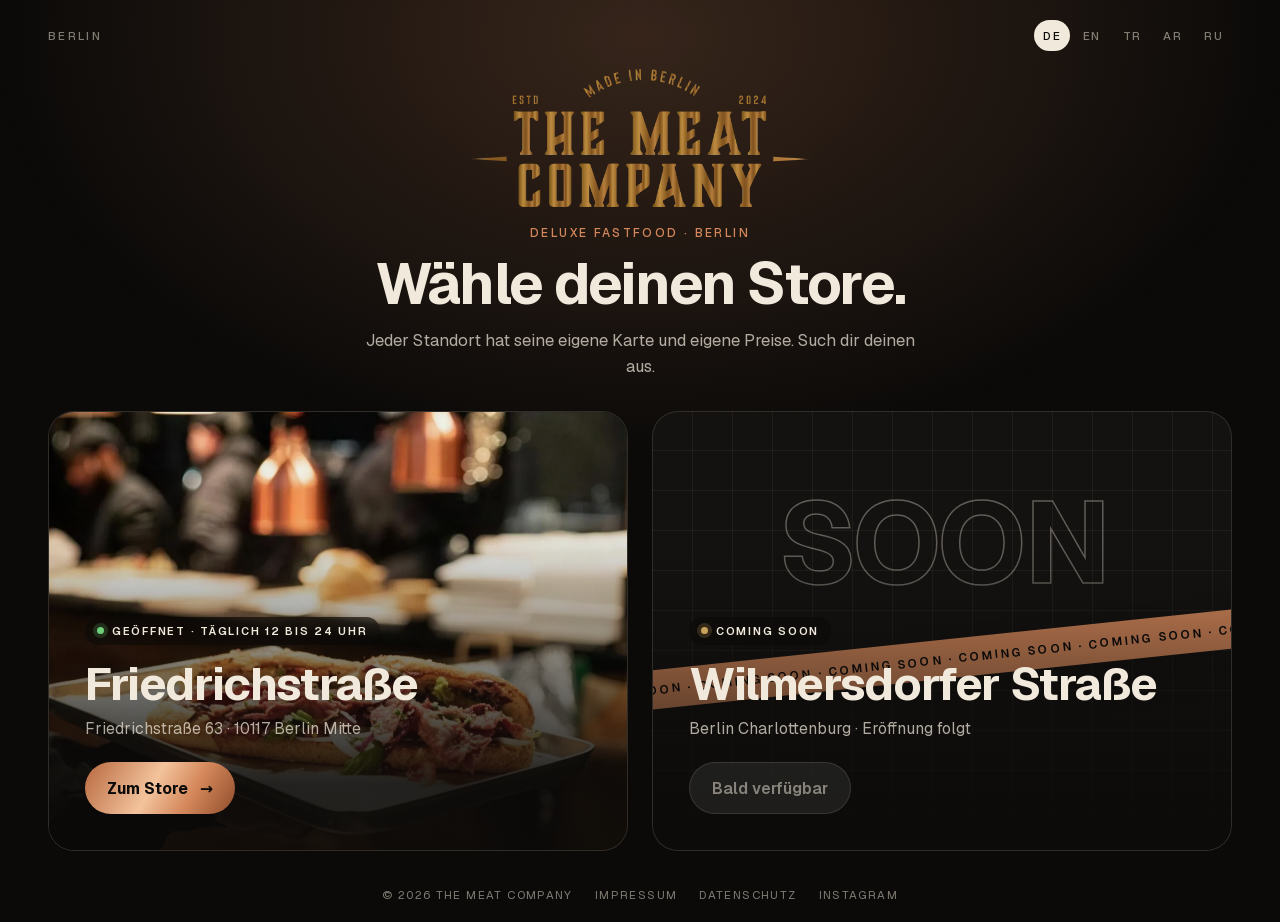
==== commit 15a02ba2: "The Meat Company Website 202611182126 Co-Authored-By: Claude Sonnet 5.5 <noreply@anthropic.com>" ====
--- a/index.html
+++ b/index.html
@@ -3,729 +3,159 @@
 <head>
 <meta charset="utf-8">
 <meta name="viewport" content="width=device-width, initial-scale=1, viewport-fit=cover">
-<title data-i18n="meta.title">The Meat Company · Smokehouse, Burger & Sandwiches in Berlin-Mitte</title>
-<meta name="description" data-i18n-a="content:meta.desc" content="Deluxe Fastfood in Berlin-Mitte: Smoked Brisket, 14 Tage gepökeltes Pastrami, Smash Burger aus USDA Prime Beef und Sandwiches auf Shokupan. Slow cooked BBQ in der Friedrichstraße 63. Täglich ab 12 Uhr.">
+<title>The Meat Company · Berlin · Standort wählen</title>
+<meta name="description" content="The Meat Company Berlin. Deluxe Fastfood, USDA Prime Beef, 16 Stunden Brisket. Wähle deinen Standort: Friedrichstraße oder bald Wilmersdorfer Straße.">
 <meta name="theme-color" content="#0b0a09">
 <link rel="canonical" href="https://themeatcompany.berlin/">
-<meta property="og:type" content="restaurant">
-<meta property="og:title" content="The Meat Company · Let's meat here.">
-<meta property="og:description" data-i18n-a="content:meta.ogdesc" content="Low & slow geräuchertes Brisket, Pastrami und Burger aus USDA Prime Beef. Friedrichstraße 63, Berlin-Mitte.">
+<meta property="og:type" content="website">
+<meta property="og:title" content="The Meat Company · Berlin">
+<meta property="og:description" content="Deluxe Fastfood. Wähle deinen Standort.">
 <meta property="og:image" content="https://themeatcompany.berlin/assets/img/og.jpg">
-<meta property="og:locale" content="de_DE">
-<meta name="twitter:card" content="summary_large_image">
 <link rel="icon" type="image/png" href="assets/img/favicon.png">
 <link rel="apple-touch-icon" href="assets/img/apple-touch-icon.png">
-<link rel="stylesheet" href="css/fonts.css?v=20261109">
-<link rel="preload" as="image" href="assets/img/cut/brisketburger.webp" fetchpriority="high">
-<link rel="stylesheet" href="css/style.css?v=20261109">
-<link rel="alternate" hreflang="de" href="https://themeatcompany.berlin/">
-<link rel="alternate" hreflang="en" href="https://themeatcompany.berlin/?lang=en">
-<link rel="alternate" hreflang="tr" href="https://themeatcompany.berlin/?lang=tr">
-<link rel="alternate" hreflang="ar" href="https://themeatcompany.berlin/?lang=ar">
-<link rel="alternate" hreflang="ru" href="https://themeatcompany.berlin/?lang=ru">
-<link rel="alternate" hreflang="x-default" href="https://themeatcompany.berlin/">
+<link rel="stylesheet" href="css/fonts.css?v=20261118">
+<link rel="preload" as="image" href="assets/img/foto/ph_tray_walk.webp">
 <script>
+  /* Gleiche Sprachwahl wie auf der Store Seite (Schlüssel tmc-lang) */
   (function (d) {
-    d.classList.add("js");
-    if (!window.matchMedia("(prefers-reduced-motion: reduce)").matches) d.classList.add("has-motion");
-    /* Sprache: ?lang= vor gespeicherter Wahl, sonst Deutsch. Arabisch läuft von rechts nach links. */
     var L = ["de", "en", "tr", "ar", "ru"], q = (location.search.match(/[?&]lang=([a-z]{2})/) || [])[1], s = null;
     try { s = localStorage.getItem("tmc-lang"); if (L.indexOf(q) > -1) localStorage.setItem("tmc-lang", q); } catch (e) {}
     var lang = L.indexOf(q) > -1 ? q : (L.indexOf(s) > -1 ? s : "de");
-    d.lang = lang;
-    d.dir = lang === "ar" ? "rtl" : "ltr";
-    if (lang !== "de") d.classList.add("i18n-wait");
-    var extra = { ru: "css/fonts-ru.css", ar: "css/fonts-ar.css" }[lang];
-    if (extra) {
-      var l = document.createElement("link");
-      l.rel = "stylesheet";
-      l.href = extra + "?v=20261109";
-      document.head.appendChild(l);
-    }
-    setTimeout(function () { if (!window.__tmcReady) { d.classList.remove("has-motion", "i18n-wait"); document.body.classList.remove("is-loading"); } }, 5000);
+    d.lang = lang; d.dir = lang === "ar" ? "rtl" : "ltr";
+    if (lang === "ar") { var l = document.createElement("link"); l.rel = "stylesheet"; l.href = "css/fonts-ar.css?v=20261109"; document.head.appendChild(l); }
   })(document.documentElement);
 </script>
-<!-- LD:START -->
-<script type="application/ld+json">{"@context": "https://schema.org", "@type": "Restaurant", "name": "The Meat Company", "url": "https://themeatcompany.berlin/", "image": "https://themeatcompany.berlin/assets/img/og.jpg", "servesCuisine": ["BBQ", "Burger", "Sandwiches", "American"], "priceRange": "€€", "address": {"@type": "PostalAddress", "streetAddress": "Friedrichstraße 63", "postalCode": "10117", "addressLocality": "Berlin", "addressCountry": "DE"}, "openingHoursSpecification": [{"@type": "OpeningHoursSpecification", "dayOfWeek": ["Monday", "Tuesday", "Wednesday", "Thursday", "Friday", "Saturday", "Sunday"], "opens": "12:00", "closes": "23:59"}], "sameAs": ["https://www.tiktok.com/@themeatcompanyberlin"], "hasMenu": {"@type": "Menu", "name": "Speisekarte", "hasMenuSection": [{"@type": "MenuSection", "name": "Burger", "hasMenuItem": [{"@type": "MenuItem", "name": "Smash Brioche Burger", "description": "Brioche Bun, 130 g USDA Prime Beefpatty, Cheddar, Senf, Ketchup, Gewürzgurke, Zwiebeln", "offers": {"@type": "Offer", "price": "8.5", "priceCurrency": "EUR"}}, {"@type": "MenuItem", "name": "Melt-Smash Brioche Burger", "description": "Shokupan, 130 g USDA Prime Beefpatty, Gewürzgurke, Zwiebeln, Senf, Ketchup, Cheddar", "offers": {"@type": "Offer", "price": "10.5", "priceCurrency": "EUR"}}, {"@type": "MenuItem", "name": "Pulled Beef Brioche Burger", "description": "Brioche Bun, Pulled Beef, BBQ-Sauce, Cole Slaw", "offers": {"@type": "Offer", "price": "14", "priceCurrency": "EUR"}}, {"@type": "MenuItem", "name": "The Meat Brioche Burger", "description": "Brioche Bun mit Sesam, 130 g USDA Prime Beefpatty, Römersalat, Fleischtomate, Russian Dressing", "offers": {"@type": "Offer", "price": "9.5", "priceCurrency": "EUR"}}, {"@type": "MenuItem", "name": "Meat the Heat", "description": "180 g USDA Prime Beefpatty, Cheddar, Habanero Mayo, Rucola, Jalapeños, Tomate", "offers": {"@type": "Offer", "price": "15", "priceCurrency": "EUR"}}, {"@type": "MenuItem", "name": "Trüffel Burger", "description": "180 g USDA Prime Beefpatty, Cheddar, Trüffel Mayo, Römersalat, schwarzer Trüffel", "offers": {"@type": "Offer", "price": "16", "priceCurrency": "EUR"}}, {"@type": "MenuItem", "name": "Brisket Burger", "description": "Brioche Bun, 180 g Brisket, geschmorte Zwiebeln, Käsesauce, Schnittlauch", "offers": {"@type": "Offer", "price": "21", "priceCurrency": "EUR"}}, {"@type": "MenuItem", "name": "Chicken Lemon Burger", "description": "Knoblauchmayo, Römersalat, Zitronenabrieb, Parmesan, Knoblauchöl", "offers": {"@type": "Offer", "price": "15", "priceCurrency": "EUR"}}, {"@type": "MenuItem", "name": "Chicken Miso Burger", "description": "Römersalat, Chicken Tender Miso BBQ, Srirachamayo", "offers": {"@type": "Offer", "price": "15", "priceCurrency": "EUR"}}, {"@type": "MenuItem", "name": "The Breakfast Club", "description": "180 g USDA Prime Beefpatty, Cheddar, Cocktail Sauce, Römersalat, Zwiebel, Gewürzgurke, Pastrami-Bacon, French Toast", "offers": {"@type": "Offer", "price": "16", "priceCurrency": "EUR"}}, {"@type": "MenuItem", "name": "Beef Patty + Cheese", "description": "Saftiges 150 g USDA Prime Beefpatty, frisch vom Grill, mit geschmolzenem Käse on top. Pur, ehrlich und voller Geschmack.", "offers": {"@type": "Offer", "price": "5", "priceCurrency": "EUR"}}]}, {"@type": "MenuSection", "name": "Sandwiches & Wraps", "hasMenuItem": [{"@type": "MenuItem", "name": "Meat Cheesesteak Sandwich", "description": "USDA Prime Entrecôte, frische Jalapeños, Provolone, Zwiebeln", "offers": {"@type": "Offer", "price": "23", "priceCurrency": "EUR"}}, {"@type": "MenuItem", "name": "Short Rib Sub", "description": "Short Rib, Cole Slaw, eingelegte rote Zwiebeln, BBQ Sauce", "offers": {"@type": "Offer", "price": "31", "priceCurrency": "EUR"}}, {"@type": "MenuItem", "name": "Entrecôte Sandwich", "description": "220 g Rinder-Entrecôte USDA Prime, Rucola, Sauce Béarnaise, Café de Paris Butter", "offers": {"@type": "Offer", "price": "33", "priceCurrency": "EUR"}}, {"@type": "MenuItem", "name": "TMC-Pastrami-Sandwich", "description": "Shokupan, Pastrami, Russian Dressing, Senf, Gewürzgurke", "offers": {"@type": "Offer", "price": "18", "priceCurrency": "EUR"}}, {"@type": "MenuItem", "name": "Reuben Sandwich", "description": "Pastrami, Sauerkraut, Gewürzgurke, Provolone, Senf, Russian Dressing", "offers": {"@type": "Offer", "price": "18", "priceCurrency": "EUR"}}, {"@type": "MenuItem", "name": "Pastrami Sub", "description": "Köftebrot, 200 g Pastrami, Römersalat, Tomate, Gurke, Zwiebel, Knoblauchsauce, Cole Slaw", "offers": {"@type": "Offer", "price": "23", "priceCurrency": "EUR"}}, {"@type": "MenuItem", "name": "Rinderfilet Sandwich", "description": "180 g arg. Rinderfilet, Pommes, Chimichurri, Provolone", "offers": {"@type": "Offer", "price": "35", "priceCurrency": "EUR"}}, {"@type": "MenuItem", "name": "Chicken Wrap", "description": "Fried Chicken, Cole Slaw, Chipotlemayo, Knoblauchöl", "offers": {"@type": "Offer", "price": "14", "priceCurrency": "EUR"}}]}, {"@type": "MenuSection", "name": "Meat", "hasMenuItem": [{"@type": "MenuItem", "name": "Pastrami", "description": "Feinstes Rindfleisch, 14 Tage gepökelt und hauchdünn geschnitten. Saftig, würzig und schonend geräuchert.", "offers": {"@type": "Offer", "price": "10", "priceCurrency": "EUR"}}, {"@type": "MenuItem", "name": "Brisket", "description": "Zartes Rinderbruststück, slow cooked und 16 Stunden über Kirsch- und Walnussholz geräuchert.", "offers": {"@type": "Offer", "price": "13", "priceCurrency": "EUR"}}, {"@type": "MenuItem", "name": "Short Rib", "description": "Saftige, butterzarte Rinderrippen, langsam geräuchert, bis das Fleisch mühelos vom Knochen fällt.", "offers": {"@type": "Offer", "price": "28", "priceCurrency": "EUR"}}, {"@type": "MenuItem", "name": "Pulled Beef", "description": "Zart gegartes, saftiges Rindfleisch, stundenlang geräuchert, fein zerzupft und mit aromatischer BBQ-Sauce verfeinert.", "offers": {"@type": "Offer", "price": "14", "priceCurrency": "EUR"}}, {"@type": "MenuItem", "name": "Entrecôte 300 g", "description": "Zartes, saftiges Rib-Eye-Steak in USDA Prime Qualität, perfekt marmoriert und auf den Punkt gegrillt. Ein Fleischgenuss der Extraklasse.", "offers": {"@type": "Offer", "price": "42", "priceCurrency": "EUR"}}, {"@type": "MenuItem", "name": "3 Chicken Tenders", "description": "Hähnchen, Panko, Miso BBQ oder Hähnchen, Panko, Garlic Parmesan · + 2 Dips", "offers": {"@type": "Offer", "price": "17", "priceCurrency": "EUR"}}]}, {"@type": "MenuSection", "name": "Sides", "hasMenuItem": [{"@type": "MenuItem", "name": "Pommes Frites", "description": "Knusprig, gesalzen, immer frisch.", "offers": {"@type": "Offer", "price": "4", "priceCurrency": "EUR"}}, {"@type": "MenuItem", "name": "Süßkartoffelpommes", "description": "Süß, knusprig, leicht gewürzt.", "offers": {"@type": "Offer", "price": "5", "priceCurrency": "EUR"}}, {"@type": "MenuItem", "name": "Pulled Beef Tacos", "description": "Weizentortilla, Pulled Beef, Guacamole, Pico de Gallo, Limetten", "offers": {"@type": "Offer", "price": "15", "priceCurrency": "EUR"}}, {"@type": "MenuItem", "name": "Mac'n Cheese", "description": "Cremig, käsig, hausgemacht.", "offers": {"@type": "Offer", "price": "7", "priceCurrency": "EUR"}}, {"@type": "MenuItem", "name": "Mash & Truffle", "description": "Kartoffelpüree, Trüffelcreme, Butter", "offers": {"@type": "Offer", "price": "9", "priceCurrency": "EUR"}}, {"@type": "MenuItem", "name": "Mash & Parmesan", "description": "Kartoffelpüree, Parmesan, Butter", "offers": {"@type": "Offer", "price": "8", "priceCurrency": "EUR"}}, {"@type": "MenuItem", "name": "Mash & Gravy", "description": "Kartoffelpüree, Bratensauce", "offers": {"@type": "Offer", "price": "7", "priceCurrency": "EUR"}}, {"@type": "MenuItem", "name": "Miso Gurken", "description": "Gurken in Miso-Marinade und Sesam", "offers": {"@type": "Offer", "price": "6", "priceCurrency": "EUR"}}, {"@type": "MenuItem", "name": "Cole Slaw", "description": "Rotkraut, Weißkohl, Vinaigrette", "offers": {"@type": "Offer", "price": "5", "priceCurrency": "EUR"}}, {"@type": "MenuItem", "name": "Caesar Salad", "description": "Römersalat, Tomaten, Croutons, Caesar Dressing", "offers": {"@type": "Offer", "price": "8.5", "priceCurrency": "EUR"}}, {"@type": "MenuItem", "name": "Texas Chili", "description": "Geschmorte Rinderbrust, Zwiebeln, Knoblauch, Jalapeños, Habanero, geröstetes Sauerteigbrot", "offers": {"@type": "Offer", "price": "6", "priceCurrency": "EUR"}}, {"@type": "MenuItem", "name": "Mexican Corn", "description": "Grilled Corn, Chipotle Mayo, Jalapeños, Provolone", "offers": {"@type": "Offer", "price": "6", "priceCurrency": "EUR"}}]}, {"@type": "MenuSection", "name": "Sauces", "hasMenuItem": [{"@type": "MenuItem", "name": "Ketchup, Mayo, Senf", "offers": {"@type": "Offer", "price": "0.5", "priceCurrency": "EUR"}}, {"@type": "MenuItem", "name": "Café de Paris Butter", "description": "Besonders cremig & feiner Geschmack", "offers": {"@type": "Offer", "price": "2", "priceCurrency": "EUR"}}, {"@type": "MenuItem", "name": "Knoblauchsauce", "description": "Deine extra Portion Knobi", "offers": {"@type": "Offer", "price": "2", "priceCurrency": "EUR"}}, {"@type": "MenuItem", "name": "Käsesauce", "description": "Nur für richtige Cheese Lover", "offers": {"@type": "Offer", "price": "3.5", "priceCurrency": "EUR"}}, {"@type": "MenuItem", "name": "Habanero Cheesesauce", "description": "Feurig und ordentlich cheesy", "offers": {"@type": "Offer", "price": "4", "priceCurrency": "EUR"}}, {"@type": "MenuItem", "name": "BBQ Sauce", "description": "Hausgemacht, mit einer feinen Fruchtnote", "offers": {"@type": "Offer", "price": "2", "priceCurrency": "EUR"}}, {"@type": "MenuItem", "name": "Habaneromayo", "description": "Für alle, die es richtig scharf mögen", "offers": {"@type": "Offer", "price": "2", "priceCurrency": "EUR"}}, {"@type": "MenuItem", "name": "Trüffelmayo", "description": "Mayo mit einer feinen Trüffelnote", "offers": {"@type": "Offer", "price": "3", "priceCurrency": "EUR"}}, {"@type": "MenuItem", "name": "Srirachamayo", "description": "Hol dir einen leichten Schärfekick", "offers": {"@type": "Offer", "price": "2", "priceCurrency": "EUR"}}, {"@type": "MenuItem", "name": "Chipotle Mayo", "description": "Wie in den Staaten", "offers": {"@type": "Offer", "price": "2", "priceCurrency": "EUR"}}, {"@type": "MenuItem", "name": "Extra Cheddar", "offers": {"@type": "Offer", "price": "1.5", "priceCurrency": "EUR"}}]}, {"@type": "MenuSection", "name": "Drinks", "hasMenuItem": [{"@type": "MenuItem", "name": "Cola, Fanta, Sprite, Mezzo", "offers": {"@type": "Offer", "price": "4", "priceCurrency": "EUR"}}, {"@type": "MenuItem", "name": "Wasser", "description": "Vio & Apollinaris", "offers": {"@type": "Offer", "price": "3.5", "priceCurrency": "EUR"}}, {"@type": "MenuItem", "name": "Heimat Schorle", "description": "Apfelschorle, Orange-Maracujaschorle, Rhabarberschorle", "offers": {"@type": "Offer", "price": "4", "priceCurrency": "EUR"}}, {"@type": "MenuItem", "name": "Youniq Limo", "description": "Yuzu, Salted Lychee, Matcha Limette", "offers": {"@type": "Offer", "price": "4.5", "priceCurrency": "EUR"}}, {"@type": "MenuItem", "name": "Elephant Bay Ice Tea", "offers": {"@type": "Offer", "price": "4.5", "priceCurrency": "EUR"}}, {"@type": "MenuItem", "name": "Almdudler", "description": "Classic, Zero", "offers": {"@type": "Offer", "price": "4", "priceCurrency": "EUR"}}]}, {"@type": "MenuSection", "name": "Sweets", "hasMenuItem": [{"@type": "MenuItem", "name": "Cup Cheesecake", "description": "Daily Specials. Frag unser Team nach der Sorte des Tages.", "offers": {"@type": "Offer", "price": "7", "priceCurrency": "EUR"}}]}]}}</script>
-<!-- LD:END -->
+<style>
+  :root {
+    --soot: #0b0a09; --soot-2: #141210; --copper: #d4875a; --copper-2: #f3c39c; --gold: #c9a25b;
+    --bone: #f1e9dc; --bone-2: rgba(241, 233, 220, .72); --mute: rgba(241, 233, 220, .5); --line: rgba(241, 233, 220, .12);
+    --copper-grad: linear-gradient(120deg, #b8683f, #f3c39c 45%, #d4875a 70%, #8f4d2c);
+    --f: "Geist", "IBM Plex Sans Arabic", "Cairo", ui-sans-serif, system-ui, sans-serif;
+    --ease: cubic-bezier(.2, .7, .1, 1);
+  }
+  * { box-sizing: border-box; }
+  html { -webkit-text-size-adjust: 100%; }
+  body { margin: 0; min-height: 100vh; min-height: 100dvh; background: var(--soot); color: var(--bone); font-family: var(--f); -webkit-font-smoothing: antialiased; overflow-x: hidden; }
+  body::before { content: ""; position: fixed; inset: -20% -10% auto; height: 80vh; background: radial-gradient(ellipse at 50% 30%, rgba(212, 135, 90, .22), transparent 60%); pointer-events: none; }
+  a { color: inherit; text-decoration: none; }
+  .page { position: relative; display: flex; flex-direction: column; min-height: 100vh; min-height: 100dvh; padding: max(20px, env(safe-area-inset-top)) clamp(16px, 4vw, 48px) max(20px, env(safe-area-inset-bottom)); }
+  .top { display: flex; align-items: center; justify-content: space-between; gap: 16px; }
+  .mono-brand { font-size: .72rem; font-weight: 500; letter-spacing: .2em; text-transform: uppercase; color: var(--mute); }
+  .langs { display: flex; gap: 4px; }
+  .langs a { font-size: .72rem; font-weight: 500; letter-spacing: .12em; padding: 8px 9px; border-radius: 999px; color: var(--mute); transition: color .3s, background .3s; }
+  .langs a:hover { color: var(--bone); }
+  .langs a[aria-current] { color: var(--soot); background: var(--bone); }
+  .head { text-align: center; margin: clamp(8px, 2vh, 24px) auto clamp(22px, 3.5vh, 40px); max-width: 900px; }
+  .wordmark { width: min(340px, 70vw); height: auto; display: block; margin: 0 auto 18px; }
+  .kicker { font-size: .74rem; font-weight: 500; letter-spacing: .2em; text-transform: uppercase; color: var(--copper); margin: 0 0 14px; }
+  h1 { margin: 0; font-size: clamp(2rem, 5vw, 3.6rem); font-weight: 700; line-height: 1.05; letter-spacing: -.03em; }
+  .lead { margin: 14px auto 0; max-width: 560px; font-size: clamp(1rem, 1.3vw, 1.12rem); line-height: 1.55; color: var(--bone-2); }
+  .stores { display: grid; grid-template-columns: repeat(2, minmax(0, 1fr)); gap: clamp(14px, 2vw, 24px); width: 100%; max-width: 1240px; margin: 0 auto; flex: 1; max-height: 640px; min-height: 440px; }
+  .store { position: relative; display: flex; flex-direction: column; justify-content: flex-end; overflow: hidden; border-radius: 26px; border: 1px solid var(--line); background: var(--soot-2); isolation: isolate; min-height: 440px; }
+  .store-img { position: absolute; inset: 0; width: 100%; height: 100%; object-fit: cover; z-index: -2; transform: scale(1.02); transition: transform 1.2s var(--ease), filter .6s; }
+  .store::after { content: ""; position: absolute; inset: 0; z-index: -1; background: linear-gradient(180deg, rgba(11, 10, 9, .05) 25%, rgba(11, 10, 9, .9) 85%); }
+  a.store:hover .store-img, a.store:focus-visible .store-img { transform: scale(1.07); }
+  a.store:focus-visible { outline: 2px solid var(--copper); outline-offset: 4px; }
+  .store-body { padding: clamp(22px, 3vw, 36px); }
+  .badge { display: inline-flex; align-items: center; gap: 8px; font-size: .68rem; font-weight: 600; letter-spacing: .16em; text-transform: uppercase; padding: 7px 12px; border-radius: 999px; background: rgba(11, 10, 9, .55); backdrop-filter: blur(8px); -webkit-backdrop-filter: blur(8px); margin-bottom: 16px; }
+  .badge i { width: 7px; height: 7px; border-radius: 50%; background: #6fcf7a; box-shadow: 0 0 0 4px rgba(111, 207, 122, .18); }
+  .store h2 { margin: 0; font-size: clamp(2rem, 3.6vw, 3.2rem); font-weight: 700; line-height: 1; letter-spacing: -.03em; }
+  .store p { margin: 10px 0 0; color: var(--bone-2); font-size: .98rem; line-height: 1.5; }
+  .cta { margin-top: 22px; display: inline-flex; align-items: center; gap: 12px; height: 52px; padding: 0 22px; border-radius: 999px; background: var(--copper-grad); color: var(--soot); font-weight: 600; font-size: .98rem; transition: gap .4s var(--ease); }
+  a.store:hover .cta { gap: 18px; }
+  [dir="rtl"] .cta span { transform: scaleX(-1); }
+  /* Coming Soon: nicht klickbar */
+  .store--soon { cursor: default; background: repeating-linear-gradient(0deg, transparent 0 39px, rgba(241, 233, 220, .05) 39px 40px), repeating-linear-gradient(90deg, transparent 0 39px, rgba(241, 233, 220, .05) 39px 40px), var(--soot-2); }
+  .store--soon::after { background: linear-gradient(180deg, transparent 30%, rgba(11, 10, 9, .85) 90%); }
+  .store .soon-word { position: absolute; top: 18%; left: 50%; transform: translateX(-50%); margin: 0; font-size: clamp(3rem, 9vw, 7.5rem); font-weight: 700; letter-spacing: -.04em; line-height: .9; text-transform: uppercase; color: transparent; -webkit-text-stroke: 1.5px rgba(241, 233, 220, .35); text-align: center; font-size: clamp(3rem, 9vw, 7.5rem); white-space: nowrap; z-index: -1; }
+  .tape { position: absolute; left: -15%; width: 130%; top: 52%; transform: rotate(-6deg); display: flex; overflow: hidden; white-space: nowrap; padding: 12px 0; background: var(--copper); color: var(--soot); font-size: .74rem; font-weight: 600; letter-spacing: .18em; text-transform: uppercase; box-shadow: 0 18px 40px -16px rgba(0, 0, 0, .8); z-index: -1; }
+  .tape span { flex: none; padding-inline-end: 2em; animation: run 22s linear infinite; }
+  @keyframes run { to { transform: translateX(-100%); } }
+  .badge.is-closed i { background: var(--copper); box-shadow: 0 0 0 4px rgba(212, 135, 90, .2); }
+  .badge--soon i { background: var(--gold); box-shadow: 0 0 0 4px rgba(201, 162, 91, .2); }
+  .cta--off { background: rgba(241, 233, 220, .08); color: var(--mute); border: 1px solid var(--line); }
+  .foot { display: flex; flex-wrap: wrap; justify-content: center; gap: 8px 22px; margin-top: clamp(24px, 4vh, 40px); font-size: .72rem; letter-spacing: .12em; text-transform: uppercase; color: var(--mute); }
+  .foot a:hover { color: var(--bone); }
+  @media (max-width: 760px) {
+    .stores { grid-template-columns: 1fr; max-height: none; }
+    .store { min-height: 380px; }
+    .tape { top: 23%; }
+    .store .soon-word { top: 6%; }
+    .langs a { padding: 7px 7px; }
+  }
+  @media (prefers-reduced-motion: reduce) { .tape span { animation: none; } .store-img { transition: none; } }
+</style>
 </head>
-<body class="is-loading">
-<a class="skip" href="#karte" data-i18n="a11y.skip">Direkt zur Speisekarte</a>
+<body>
+<div class="page">
+  <header class="top">
+    <span class="mono-brand">Berlin</span>
+    <nav class="langs" aria-label="Sprache" dir="ltr">
+      <a href="?lang=de" data-l="de">DE</a><a href="?lang=en" data-l="en">EN</a><a href="?lang=tr" data-l="tr">TR</a><a href="?lang=ar" data-l="ar">AR</a><a href="?lang=ru" data-l="ru">RU</a>
+    </nav>
+  </header>
 
-<!-- Preloader -->
-<div class="loader" aria-hidden="true">
-  <div class="loader-inner">
-    <div class="loader-mark">
-      <img width="1200" height="486" class="loader-mark-base" src="assets/img/wordmark.webp" alt="">
-      <img width="1200" height="486" class="loader-mark-fill" src="assets/img/wordmark.webp" alt="">
+  <main>
+    <div class="head">
+      <img class="wordmark" src="assets/img/wordmark.webp" alt="The Meat Company" width="1200" height="486">
+      <p class="kicker" data-t="kicker">Deluxe Fastfood · Berlin</p>
+      <h1 data-t="title">Wähle deinen Store.</h1>
+      <p class="lead" data-t="lead">Jeder Standort hat seine eigene Karte und eigene Preise. Such dir deinen aus.</p>
     </div>
-    <div class="loader-meta mono"><span data-i18n="loader.text">Smoker heizt vor</span><span class="loader-num">00</span></div>
-    <div class="loader-bar"><span></span></div>
-  </div>
-  <div class="loader-panel loader-panel--a"></div>
-  <div class="loader-panel loader-panel--b"></div>
-</div>
 
-<!-- Cursor -->
-<div class="cursor" aria-hidden="true"><span class="cursor-ring"></span><span class="cursor-dot"></span><span class="cursor-label"></span></div>
+    <section class="stores">
+      <a class="store" href="friedrichstrasse.html" data-store-link>
+        <img class="store-img" src="assets/img/foto/ph_tray_walk.webp" alt="" loading="eager" decoding="async">
+        <div class="store-body">
+          <span class="badge" data-status><i></i><span data-t="open">Geöffnet · täglich 12 bis 24 Uhr</span></span>
+          <h2>Friedrichstraße</h2>
+          <p lang="de">Friedrichstraße 63 · 10117 Berlin Mitte</p>
+          <span class="cta"><b data-t="cta">Zum Store</b> <span aria-hidden="true">→</span></span>
+        </div>
+      </a>
 
-<!-- Header -->
-<header class="nav" id="nav">
-  <a class="nav-logo" href="#top" aria-label="The Meat Company, zum Seitenanfang" data-i18n-a="aria-label:a11y.home">
-    <img width="1200" height="486" src="assets/img/wordmark.webp" alt="The Meat Company">
-  </a>
-  <nav class="nav-links" aria-label="Hauptnavigation" data-i18n-a="aria-label:a11y.mainnav">
-    <a href="#signature" data-i18n="nav.signature">Signature</a>
-    <a href="#karte" data-i18n="nav.menu">Karte</a>
-    <a href="#mittag" data-i18n="nav.lunch">Mittag</a>
-    <a href="#story" data-i18n="nav.story">Story</a>
-    <a href="#galerie" data-i18n="nav.gallery">Galerie</a>
-    <a href="#besuch" data-i18n="nav.visit">Besuch</a>
-    <a class="nav-soon" href="#charlottenburg"><span class="soon-dot" aria-hidden="true"></span><span data-i18n="nav.soon">Coming Soon</span></a>
-  </nav>
-  <div class="nav-right">
-    <p class="status mono" data-status><span class="status-dot"></span><span class="status-text">Öffnungszeiten</span></p>
-    <div class="lang">
-      <button class="lang-toggle mono" aria-expanded="false" aria-controls="langMenu" aria-label="Sprache wählen" data-i18n-a="aria-label:lang.label">
-        <svg viewBox="0 0 24 24" aria-hidden="true"><circle cx="12" cy="12" r="9"/><path d="M3 12h18M12 3c2.6 2.6 3.9 5.6 3.9 9s-1.3 6.4-3.9 9M12 3c-2.6 2.6-3.9 5.6-3.9 9s1.3 6.4 3.9 9"/></svg>
-        <span data-lang-current>DE</span>
-      </button>
-      <div class="lang-menu" id="langMenu">
-        <a data-lang="de" lang="de" href="?lang=de">Deutsch<span>DE</span></a>
-        <a data-lang="en" lang="en" href="?lang=en">English<span>EN</span></a>
-        <a data-lang="tr" lang="tr" href="?lang=tr">Türkçe<span>TR</span></a>
-        <a data-lang="ar" lang="ar" href="?lang=ar">العربية<span>AR</span></a>
-        <a data-lang="ru" lang="ru" href="?lang=ru">Русский<span>RU</span></a>
-      </div>
-    </div>
-    <div class="order">
-      <button class="btn btn--copper btn--sm order-toggle" aria-expanded="false" aria-controls="orderMenu" data-magnetic data-cursor="Bestellen" data-i18n-a="data-cursor:nav.order">
-        <span class="btn-label" data-i18n="nav.order">Bestellen</span>
-      </button>
-      <div class="order-menu" id="orderMenu" role="menu">
-        <a role="menuitem" href="https://wolt.com/en/deu/berlin/restaurant/the-meat-company-ber" target="_blank" rel="noopener">Wolt <span>↗</span></a>
-        <a role="menuitem" href="https://www.ubereats.com/de-en/store/the-meat-companys/bbltFes5UFKcEIkeWC5Nww" target="_blank" rel="noopener">Uber Eats <span>↗</span></a>
-        <a role="menuitem" href="https://www.lieferando.de/speisekarte/the-meat-company-mitte" target="_blank" rel="noopener">Lieferando <span>↗</span></a>
-      </div>
-    </div>
-    <button class="burger" aria-label="Menü öffnen" data-i18n-a="aria-label:js.menuOpen" aria-expanded="false" aria-controls="mobileMenu"><span></span><span></span></button>
-  </div>
-</header>
-
-<!-- Mobile Menü -->
-<div class="mmenu" id="mobileMenu" aria-hidden="true">
-  <nav class="mmenu-links" aria-label="Mobile Navigation" data-i18n-a="aria-label:a11y.mobilenav">
-    <a href="#signature"><span class="mono">01</span><span data-i18n="nav.signature">Signature</span></a>
-    <a href="#karte"><span class="mono">02</span><span data-i18n="nav.menu">Karte</span></a>
-    <a href="#mittag"><span class="mono">03</span><span data-i18n="nav.lunch">Mittag</span></a>
-    <a href="#story"><span class="mono">04</span><span data-i18n="nav.story">Story</span></a>
-    <a href="#galerie"><span class="mono">05</span><span data-i18n="nav.gallery">Galerie</span></a>
-    <a href="#besuch"><span class="mono">06</span><span data-i18n="nav.visit">Besuch</span></a>
-    <a class="mmenu-soon" href="#charlottenburg"><span class="mono">07</span><span data-i18n="nav.soon">Coming Soon</span><span class="soon-dot" aria-hidden="true"></span></a>
-  </nav>
-  <div class="mmenu-foot">
-    <a class="btn btn--copper" href="https://wolt.com/en/deu/berlin/restaurant/the-meat-company-ber" target="_blank" rel="noopener">Wolt ↗</a>
-    <a class="btn btn--ghost" href="https://www.ubereats.com/de-en/store/the-meat-companys/bbltFes5UFKcEIkeWC5Nww" target="_blank" rel="noopener">Uber Eats ↗</a>
-    <a class="btn btn--ghost" href="https://www.lieferando.de/speisekarte/the-meat-company-mitte" target="_blank" rel="noopener">Lieferando ↗</a>
-    <div class="mmenu-lang" dir="ltr" role="group" aria-label="Sprache wählen" data-i18n-a="aria-label:lang.label">
-      <a data-lang="de" lang="de" href="?lang=de">DE</a><a data-lang="en" lang="en" href="?lang=en">EN</a><a data-lang="tr" lang="tr" href="?lang=tr">TR</a><a data-lang="ar" lang="ar" href="?lang=ar">AR</a><a data-lang="ru" lang="ru" href="?lang=ru">RU</a>
-    </div>
-    <p class="mono" lang="de">Friedrichstraße 63 · 10117 Berlin</p>
-  </div>
-</div>
-
-<main id="main">
-
-<!-- HERO -->
-<section class="hero" id="top" aria-label="Willkommen" data-i18n-a="aria-label:a11y.hero">
-  <canvas class="hero-smoke" aria-hidden="true"></canvas>
-  <canvas class="hero-embers" aria-hidden="true"></canvas>
-  <div class="hero-inner">
-    <p class="hero-eyebrow mono"><span data-i18n="hero.e1">Smokehouse</span><span data-i18n="hero.e2">Burger</span><span data-i18n="hero.e3">Sandwiches</span></p>
-    <h1 class="hero-title" dir="ltr" aria-label="Let's meat here.">
-      <span class="ht ht-lets" aria-hidden="true">Let's</span>
-      <span class="ht ht-meat" aria-hidden="true"><span class="ht-char">M</span><span class="ht-char">e</span><span class="ht-char">a</span><span class="ht-char">t</span></span>
-      <span class="ht ht-here" aria-hidden="true">here.</span>
-    </h1>
-    <figure class="hero-dish">
-      <div class="hero-dish-glow" aria-hidden="true"></div>
-      <img width="1072" height="881" src="assets/img/cut/brisketburger.webp" alt="Brisket Burger mit geschmorten Zwiebeln, Käsesauce und Schnittlauch" data-i18n-a="alt:img.hero" fetchpriority="high">
-      <figcaption class="hero-tag mono" dir="ltr" lang="en"><span>Brisket Burger</span><span>21 €</span></figcaption>
-    </figure>
-    <div class="hero-foot">
-      <div class="hero-copy">
-        <p class="hero-lede" data-i18n="hero.lede">Smoked Brisket, 14 Tage gepökeltes Pastrami, Smash Burger auf Brioche und Sandwiches auf japanischem Shokupan. Slow cooked BBQ, frisch vom Grill. Deluxe Fastfood mitten in Berlin-Mitte.</p>
-        <div class="hero-ctas">
-          <a class="btn btn--copper" href="#karte" data-magnetic><span class="btn-label" data-i18n="hero.cta1">Speisekarte</span><span class="btn-arrow" aria-hidden="true">↓</span></a>
-          <a class="btn btn--ghost" href="https://wolt.com/en/deu/berlin/restaurant/the-meat-company-ber" target="_blank" rel="noopener" data-magnetic><span class="btn-label" data-i18n="hero.cta2">Liefern lassen</span><span class="btn-arrow" aria-hidden="true">↗</span></a>
+      <div class="store store--soon" aria-disabled="true">
+        <p class="soon-word" aria-hidden="true">Soon</p>
+        <div class="tape" aria-hidden="true" dir="ltr"><span>Coming Soon · Coming Soon · Coming Soon · Coming Soon · Coming Soon · Coming Soon ·</span><span>Coming Soon · Coming Soon · Coming Soon · Coming Soon · Coming Soon · Coming Soon ·</span></div>
+        <div class="store-body">
+          <span class="badge badge--soon"><i></i>Coming Soon</span>
+          <h2>Wilmersdorfer Straße</h2>
+          <p><span lang="de">Berlin Charlottenburg</span> · <span data-t="soonText">Eröffnung folgt</span></p>
+          <span class="cta cta--off" data-t="soonCta">Bald verfügbar</span>
         </div>
       </div>
-      <dl class="hero-meta mono">
-        <div><dt data-i18n="hero.addr">Adresse</dt><dd lang="de">Friedrichstraße 63<br>10117 Berlin-Mitte</dd></div>
-        <div><dt data-i18n="hero.open">Geöffnet</dt><dd data-i18n="hero.daily">Täglich ab 12:00</dd></div>
-        <div><dt data-i18n="hero.since">Seit</dt><dd>13.06.2025</dd></div>
-      </dl>
-    </div>
-    <div class="hero-scroll mono" aria-hidden="true"><span data-i18n="hero.scroll">Scroll</span><i></i></div>
-  </div>
-</section>
+    </section>
+  </main>
 
-<!-- TICKER -->
-<div class="ticker" dir="ltr" lang="en" aria-hidden="true">
-  <div class="ticker-track">
-    <div class="ticker-row">
-      <span>Smoked</span><img width="520" height="339" src="assets/img/cut/sm/pastrami.webp" alt=""><em>low &amp; slow</em><span>Grilled</span><img width="520" height="429" src="assets/img/cut/sm/smash.webp" alt=""><span>Stacked</span><img width="520" height="370" src="assets/img/cut/sm/reuben.webp" alt=""><em>made in Berlin</em><span>USDA Prime Beef</span><img width="520" height="328" src="assets/img/cut/sm/brisketmeat.webp" alt="">
-    </div>
-    <div class="ticker-row">
-      <span>Smoked</span><img width="520" height="339" src="assets/img/cut/sm/pastrami.webp" alt=""><em>low &amp; slow</em><span>Grilled</span><img width="520" height="429" src="assets/img/cut/sm/smash.webp" alt=""><span>Stacked</span><img width="520" height="370" src="assets/img/cut/sm/reuben.webp" alt=""><em>made in Berlin</em><span>USDA Prime Beef</span><img width="520" height="328" src="assets/img/cut/sm/brisketmeat.webp" alt="">
-    </div>
-  </div>
+  <footer class="foot">
+    <span>© <span data-year>2026</span> The Meat Company</span>
+    <a href="impressum.html" data-t="imprint">Impressum</a>
+    <a href="datenschutz.html" data-t="privacy">Datenschutz</a>
+    <a href="https://www.instagram.com/themeatcompanyberlin/" target="_blank" rel="noopener">Instagram</a>
+  </footer>
 </div>
-
-<!-- MANIFEST -->
-<section class="manifest" id="story" aria-labelledby="manifestTitle">
-  <div class="manifest-bg" aria-hidden="true">
-    <video class="manifest-video" muted loop playsinline disablepictureinpicture preload="none" poster="assets/video/mood-poster.webp" data-src="assets/video/mood.mp4" data-src-sm="assets/video/mood-sm.mp4"></video>
-  </div>
-  <div class="wrap">
-    <p class="eyebrow mono"><span class="eyebrow-no">01</span><span data-i18n="story.eyebrow">Die Haltung</span></p>
-    <h2 class="manifest-text" id="manifestTitle" data-i18n="story.text">
-      Wir räuchern Brisket <span class="pill"><img width="520" height="328" src="assets/img/cut/sm/brisketmeat.webp" alt=""></span> 16 Stunden, pökeln Pastrami <span class="pill"><img width="520" height="339" src="assets/img/cut/sm/pastrami.webp" alt=""></span> 14 Tage lang und schichten jedes Sandwich <span class="pill"><img width="520" height="366" src="assets/img/cut/sm/tmcpastrami.webp" alt=""></span> erst, wenn du bestellst. <em>Deluxe Fastfood.</em> Slow cooked BBQ, mitten in Mitte.
-    </h2>
-    <div class="stats">
-      <div class="stat"><p class="stat-num"><span data-count="16">16</span><small>h</small></p><p class="stat-label" data-i18n="story.s1">Stunden im Smoker</p></div>
-      <div class="stat"><p class="stat-num"><span data-count="14">14</span><small data-i18n="story.days">Tage</small></p><p class="stat-label" data-i18n="story.s5">Pastrami gepökelt</p></div>
-      <div class="stat"><p class="stat-num"><span data-count="180">180</span><small>g</small></p><p class="stat-label" data-i18n="story.s2">USDA Prime Patty</p></div>
-      <div class="stat"><p class="stat-num"><span data-count="2025">2025</span></p><p class="stat-label" data-i18n="story.s4">in Berlin eröffnet</p></div>
-    </div>
-  </div>
-</section>
-
-<!-- SIGNATURE -->
-<section class="sig" id="signature" aria-labelledby="sigTitle">
-  <div class="sig-pin">
-    <div class="sig-bgwords" dir="ltr" lang="en" aria-hidden="true">
-      <span>Pastrami</span><span>Heat</span><span>Filet</span><span>Trüffel</span><span>Short Rib</span>
-    </div>
-    <header class="sig-head">
-      <p class="eyebrow mono"><span class="eyebrow-no">02</span><span data-i18n="sig.eyebrow">Die Signatur</span></p>
-      <h2 class="sig-title" id="sigTitle" data-i18n="sig.title">Fünf Gründe, <em>wiederzukommen.</em></h2>
-    </header>
-
-    <div class="sig-stage" dir="ltr">
-      <svg class="sig-dial" viewBox="0 0 600 600" aria-hidden="true">
-        <defs>
-          <linearGradient id="copperGrad" x1="0" y1="0" x2="1" y2="1">
-            <stop offset="0" stop-color="#f3c39c"/><stop offset=".5" stop-color="#d4875a"/><stop offset="1" stop-color="#8f4b2a"/>
-          </linearGradient>
-        </defs>
-        <g class="sig-ticks"></g>
-        <circle class="sig-ring-bg" cx="300" cy="300" r="262"/>
-        <circle class="sig-ring" cx="300" cy="300" r="262"/>
-      </svg>
-
-      <div class="sig-dish" data-i="0">
-        <img width="1177" height="829" src="assets/img/cut/tmcpastrami.webp" alt="TMC Pastrami Sandwich" loading="lazy">
-        <ul class="co-list">
-          <li class="co co--l" style="--x:30%;--y:18%"><span class="co-dot"></span><span class="co-line"></span><span class="co-label" data-i18n="co.shokupan">Shokupan</span></li>
-          <li class="co co--r" style="--x:85%;--y:50%"><span class="co-dot"></span><span class="co-line"></span><span class="co-label" data-i18n="co.pastrami">Pastrami, 14 Tage gepökelt</span></li>
-          <li class="co co--l" style="--x:15%;--y:37%"><span class="co-dot"></span><span class="co-line"></span><span class="co-label" data-i18n="co.senf">Senf</span></li>
-          <li class="co co--r" style="--x:56%;--y:84%"><span class="co-dot"></span><span class="co-line"></span><span class="co-label" data-i18n="co.russian">Russian Dressing</span></li>
-        </ul>
-      </div>
-      <div class="sig-dish" data-i="1">
-        <img width="1215" height="894" src="assets/img/cut/meattheheat.webp" alt="Meat the Heat Burger" loading="lazy">
-        <ul class="co-list">
-          <li class="co co--l" style="--x:36%;--y:50%"><span class="co-dot"></span><span class="co-line"></span><span class="co-label" data-i18n="co.jalapenos">Jalapeños</span></li>
-          <li class="co co--r" style="--x:70%;--y:55%"><span class="co-dot"></span><span class="co-line"></span><span class="co-label" data-i18n="co.cheddar">Cheddar</span></li>
-          <li class="co co--l" style="--x:30%;--y:68%"><span class="co-dot"></span><span class="co-line"></span><span class="co-label" data-i18n="co.patty">180 g USDA Prime Patty</span></li>
-          <li class="co co--l" style="--x:16%;--y:80%"><span class="co-dot"></span><span class="co-line"></span><span class="co-label" data-i18n="co.rucola">Rucola</span></li>
-          <li class="co co--r" style="--x:56%;--y:66%"><span class="co-dot"></span><span class="co-line"></span><span class="co-label" data-i18n="co.habmayo">Habanero Mayo</span></li>
-        </ul>
-      </div>
-      <div class="sig-dish" data-i="2">
-        <img width="1229" height="862" src="assets/img/cut/rinderfilet.webp" alt="Rinderfilet Sandwich" data-i18n-a="alt:img.rinderfilet" loading="lazy">
-        <ul class="co-list">
-          <li class="co co--r" style="--x:77%;--y:28%"><span class="co-dot"></span><span class="co-line"></span><span class="co-label" data-i18n="co.filet">180 g arg. Rinderfilet</span></li>
-          <li class="co co--l" style="--x:21%;--y:30%"><span class="co-dot"></span><span class="co-line"></span><span class="co-label" data-i18n="co.chimi">Chimichurri</span></li>
-          <li class="co co--r" style="--x:58%;--y:52%"><span class="co-dot"></span><span class="co-line"></span><span class="co-label" data-i18n="co.pommes">Pommes im Sandwich</span></li>
-          <li class="co co--l" style="--x:40%;--y:62%"><span class="co-dot"></span><span class="co-line"></span><span class="co-label" data-i18n="co.provolone">Provolone</span></li>
-        </ul>
-      </div>
-      <div class="sig-dish" data-i="3">
-        <img width="1291" height="853" src="assets/img/cut/trueffel.webp" alt="Trüffel Burger" data-i18n-a="alt:img.trueffel" loading="lazy">
-        <ul class="co-list">
-          <li class="co co--r" style="--x:54%;--y:50%"><span class="co-dot"></span><span class="co-line"></span><span class="co-label" data-i18n="co.trmayo">Trüffel Mayo</span></li>
-          <li class="co co--r" style="--x:64%;--y:40%"><span class="co-dot"></span><span class="co-line"></span><span class="co-label" data-i18n="co.truffle">Schwarzer Trüffel</span></li>
-          <li class="co co--l" style="--x:30%;--y:47%"><span class="co-dot"></span><span class="co-line"></span><span class="co-label" data-i18n="co.cheddar">Cheddar</span></li>
-          <li class="co co--l" style="--x:35%;--y:60%"><span class="co-dot"></span><span class="co-line"></span><span class="co-label" data-i18n="co.patty">180 g USDA Prime Patty</span></li>
-          <li class="co co--l" style="--x:12%;--y:70%"><span class="co-dot"></span><span class="co-line"></span><span class="co-label" data-i18n="co.romaine">Römersalat</span></li>
-        </ul>
-      </div>
-      <div class="sig-dish" data-i="4">
-        <img width="1243" height="696" src="assets/img/cut/shortribsub.webp" alt="Short Rib Sub" loading="lazy">
-        <ul class="co-list">
-          <li class="co co--l" style="--x:30%;--y:45%"><span class="co-dot"></span><span class="co-line"></span><span class="co-label" data-i18n="co.shortrib">Short Rib</span></li>
-          <li class="co co--r" style="--x:63%;--y:82%"><span class="co-dot"></span><span class="co-line"></span><span class="co-label" data-i18n="co.bbq">BBQ Sauce</span></li>
-          <li class="co co--l" style="--x:25%;--y:72%"><span class="co-dot"></span><span class="co-line"></span><span class="co-label" data-i18n="co.coleslaw">Cole Slaw</span></li>
-          <li class="co co--r" style="--x:78%;--y:30%"><span class="co-dot"></span><span class="co-line"></span><span class="co-label" data-i18n="co.onions">Rote Zwiebeln, eingelegt</span></li>
-        </ul>
-      </div>
-    </div>
-
-    <div class="sig-info">
-      <p class="sig-count mono"><span class="sig-idx">01</span><span class="sig-of">/ 05</span></p>
-      <div class="sig-texts">
-        <article class="sig-text" data-i="0"><h3 lang="en">TMC Pastrami Sandwich</h3><p data-i18n="sig.d0">Shokupan, Pastrami, Russian Dressing, Senf, Gewürzgurke. Unser Haus Sandwich.</p><p class="sig-price"><span>18</span> €</p></article>
-        <article class="sig-text" data-i="1"><h3 lang="en">Meat the Heat</h3><p data-i18n="sig.d1">180 g USDA Prime Beefpatty, Cheddar, Habanero Mayo, Rucola, Jalapeños, Tomate.</p><p class="sig-price"><span>15</span> €</p></article>
-        <article class="sig-text" data-i="2"><h3 lang="en">Rinderfilet Sandwich</h3><p data-i18n="sig.d2">180 g argentinisches Rinderfilet, Pommes, Chimichurri, Provolone. Das Schwergewicht.</p><p class="sig-price"><span>35</span> €</p></article>
-        <article class="sig-text" data-i="3"><h3 lang="en">Trüffel Burger</h3><p data-i18n="sig.d3">180 g USDA Prime Beefpatty, Cheddar, Trüffel Mayo, Römersalat, schwarzer Trüffel.</p><p class="sig-price"><span>16</span> €</p></article>
-        <article class="sig-text" data-i="4"><h3 lang="en">Short Rib Sub</h3><p data-i18n="sig.d4">Short Rib, Cole Slaw, eingelegte rote Zwiebeln, BBQ Sauce. Butterzart vom Knochen.</p><p class="sig-price"><span>31</span> €</p></article>
-      </div>
-      <div class="sig-progress" aria-hidden="true"><i></i><i></i><i></i><i></i><i></i></div>
-    </div>
-  </div>
-</section>
-
-<!-- MITTAG -->
-<section class="lunch" id="mittag" aria-labelledby="lunchTitle">
-  <div class="lunch-bg" aria-hidden="true"></div>
-  <div class="wrap lunch-grid">
-    <div class="lunch-copy">
-      <p class="eyebrow mono"><span class="eyebrow-no">03</span><span data-i18n="lunch.eyebrow">Mittags Burger Menü</span></p>
-      <h2 class="lunch-title" id="lunchTitle"><span class="lunch-price" dir="ltr"><span class="lunch-num" data-roll="13,50" data-i18n="lunch.price" data-i18n-a="data-roll:lunch.price">13,50</span><span class="lunch-eur">€</span></span></h2>
-      <p class="lunch-sub" data-i18n="lunch.sub">Burger, Pommes &amp; Getränk. <em>Montag bis Freitag, 12 bis 15 Uhr.</em></p>
-      <p class="lunch-text" data-i18n="lunch.text">The Meat Brioche Burger, Smash Brioche Burger oder Melt-Smash Brioche Burger. Du wählst.</p>
-      <p class="lunch-live mono" data-lunch><span class="status-dot"></span><span class="lunch-live-text">Mittagsmenü</span></p>
-    </div>
-    <div class="lunch-trio" aria-label="Zur Wahl: drei Burger" data-i18n-a="aria-label:a11y.trio">
-      <figure class="trio-item trio-item--1"><img width="1090" height="843" src="assets/img/cut/meatburger.webp" alt="The Meat Brioche Burger" loading="lazy"><figcaption class="mono" lang="en">The Meat Brioche</figcaption></figure>
-      <figure class="trio-item trio-item--2"><img width="1001" height="826" src="assets/img/cut/smash.webp" alt="Smash Brioche Burger" loading="lazy"><figcaption class="mono" lang="en">Smash Brioche</figcaption></figure>
-      <figure class="trio-item trio-item--3"><img width="1075" height="815" src="assets/img/cut/melt.webp" alt="Melt-Smash Brioche Burger" loading="lazy"><figcaption class="mono" lang="en">Melt-Smash</figcaption></figure>
-    </div>
-  </div>
-</section>
-
-<!-- PROZESS -->
-<section class="process" aria-labelledby="processTitle">
-  <div class="process-pin">
-    <div class="process-track" dir="ltr">
-      <div class="pp pp--intro">
-        <p class="eyebrow mono"><span class="eyebrow-no">04</span><span data-i18n="about.eyebrow">Über uns</span></p>
-        <h2 class="process-title" id="processTitle" data-i18n="about.title">Low &amp; slow,<br><em>mitten in Mitte.</em></h2>
-        <p class="process-text" data-i18n="about.text">Bei uns dreht sich alles um perfekt gegrilltes Fleisch und Slow cooked Barbecue. Brisket räuchert 16 Stunden über Kirsch- und Walnussholz, Pastrami wird 14 Tage gepökelt, die Patties aus USDA Prime Beef kommen frisch vom Grill, und das Brot wählen wir passend zu jedem Sandwich: Brioche, Shokupan oder Köftebrot. Deluxe Fastfood, seit dem 13. Juni 2025 in der Friedrichstraße.</p>
-        <p class="process-hint mono" aria-hidden="true"><span data-i18n="about.hint">Weiter scrollen</span> <span>→</span></p>
-      </div>
-      <article class="pp pp--cut">
-        <figure class="pp-media pp-media--cut"><img width="1253" height="792" src="assets/img/cut/entrecotemeat.webp" alt="Entrecôte auf dem Blech mit Pico de Gallo" data-i18n-a="alt:img.entrecote" loading="lazy"></figure>
-        <div class="pp-copy"><h3 data-i18n="about.h1">Das Fleisch</h3><p data-i18n="about.p1">USDA Prime Beef für alle Patties von 130 bis 180 g und für das Entrecôte. Das Rinderfilet kommt aus Argentinien.</p></div>
-      </article>
-      <article class="pp">
-        <figure class="pp-media"><img width="2000" height="1113" src="assets/img/foto/ph_shortrib.webp" alt="Short Rib Sub frisch aus der Küche" data-i18n-a="alt:img.shortrib" loading="lazy"></figure>
-        <div class="pp-copy"><h3 data-i18n="about.h2">Der Rauch</h3><p data-i18n="about.p2">Wir smoken ausschließlich mit Kirsch- und Walnusshölzern. Brisket, Pastrami, Short Rib und Pulled Beef, alles aus unserem eigenen Smoker, nichts zugekauft.</p></div>
-      </article>
-      <article class="pp pp--clock">
-        <div class="clock" aria-hidden="true">
-          <svg viewBox="0 0 400 400"><circle class="clock-bg" cx="200" cy="200" r="170"/><circle class="clock-fill" cx="200" cy="200" r="170"/><g class="clock-ticks"></g></svg>
-          <p class="clock-num"><span class="clock-h">16</span><small>h</small></p>
-        </div>
-        <div class="pp-copy"><h3 data-i18n="about.h3">Die Zeit</h3><p data-i18n="about.p3">16 Stunden im Smoker. Slow cooked bei niedriger Temperatur, bis das Brisket nachgibt. Abkürzungen gibt es nicht.</p></div>
-      </article>
-      <article class="pp">
-        <figure class="pp-media"><img width="2000" height="1113" src="assets/img/foto/ph_reuben_hands.webp" alt="Reuben Sandwich in den Händen eines Kochs" data-i18n-a="alt:img.reubenhands" loading="lazy"></figure>
-        <div class="pp-copy"><h3 data-i18n="about.h4">Gebaut, nicht belegt.</h3><p data-i18n="about.p4">Jedes Sandwich wird auf Bestellung geschichtet. Vom Smoker aufs Blech, vom Blech auf den Tisch.</p></div>
-      </article>
-      <article class="pp pp--sauce">
-        <div class="sauce-frame" role="img" aria-label="Hausgemachte Saucen" data-i18n-a="aria-label:a11y.sauces"><img width="520" height="511" class="sauce-pic sauce-pic--1" src="assets/img/cut/sm/bbqsauce.webp" alt="" loading="lazy"><img width="520" height="517" class="sauce-pic sauce-pic--2" src="assets/img/cut/sm/habaneromayo.webp" alt="" loading="lazy"><img width="520" height="500" class="sauce-pic sauce-pic--3" src="assets/img/cut/sm/trueffelmayo.webp" alt="" loading="lazy"><img width="520" height="505" class="sauce-pic sauce-pic--4" src="assets/img/cut/sm/chipotlemayo.webp" alt="" loading="lazy"><img width="520" height="508" class="sauce-pic sauce-pic--5" src="assets/img/cut/sm/cafedeparis.webp" alt="" loading="lazy"><img width="520" height="515" class="sauce-pic sauce-pic--6" src="assets/img/cut/sm/srirachamayo.webp" alt="" loading="lazy"><img width="520" height="520" class="sauce-pic sauce-pic--7" src="assets/img/cut/sm/knoblauchsauce.webp" alt="" loading="lazy"><img width="520" height="504" class="sauce-pic sauce-pic--8" src="assets/img/cut/sm/kaesesauce.webp" alt="" loading="lazy"></div>
-        <div class="pp-copy"><h3 data-i18n="about.h5">Die Saucen</h3><p data-i18n="about.p5">BBQ, Habanero, Trüffel, Chipotle. Alles aus unserer eigenen Küche.</p></div>
-      </article>
-    </div>
-    <div class="process-bar" dir="ltr" aria-hidden="true"><span class="mono">00 h</span><div class="process-line"><i></i></div><span class="mono">16 h</span></div>
-  </div>
-</section>
-
-<!-- KARTE -->
-<section class="menu" id="karte" aria-labelledby="menuTitle">
-  <div class="wrap">
-    <header class="menu-head">
-      <p class="eyebrow mono"><span class="eyebrow-no">05</span><span data-i18n="menu.eyebrow">Made in Berlin · Alle Preise in €</span></p>
-      <h2 class="menu-title" id="menuTitle" data-i18n="menu.title">Die <em>Karte</em></h2>
-      <div class="menu-dl">
-        <a class="menu-dl-main" href="assets/menu/The-Meat-Company-Menu-DE.pdf" download data-menu-pdf data-cursor="PDF">
-          <span class="menu-dl-cover"><img width="360" height="510" src="assets/menu/cover-de.webp" alt="" loading="lazy" data-menu-cover></span>
-          <span class="menu-dl-text"><strong data-i18n="menu.pdf">Speisekarte als PDF</strong><span class="mono" data-i18n="menu.pdfmeta">16 Seiten · A4 · zum Ausdrucken</span></span>
-          <span class="btn btn--copper menu-dl-btn" aria-hidden="true"><span class="btn-label" data-i18n="menu.pdfbtn">Herunterladen</span><span class="btn-arrow">↓</span></span>
-        </a>
-        <p class="menu-dl-langs mono" dir="ltr"><span data-i18n="menu.pdflangs">Andere Sprachen</span><a href="assets/menu/The-Meat-Company-Menu-DE.pdf" download hreflang="de" lang="de" data-pdf-lang="de">DE</a><a href="assets/menu/The-Meat-Company-Menu-EN.pdf" download hreflang="en" lang="en" data-pdf-lang="en">EN</a><a href="assets/menu/The-Meat-Company-Menu-TR.pdf" download hreflang="tr" lang="tr" data-pdf-lang="tr">TR</a><a href="assets/menu/The-Meat-Company-Menu-AR.pdf" download hreflang="ar" lang="ar" data-pdf-lang="ar">AR</a><a href="assets/menu/The-Meat-Company-Menu-RU.pdf" download hreflang="ru" lang="ru" data-pdf-lang="ru">RU</a></p>
-      </div>
-    </header>
-  </div>
-  <nav class="m-tabs" aria-label="Kategorien der Speisekarte" data-i18n-a="aria-label:a11y.tabs">
-    <div class="m-tabs-inner">
-<!-- TABS:START -->
-<a class="m-tab" href="#karte-burger" data-cat="burger" data-i18n="kat.burger.tab">Burger</a>
-<a class="m-tab" href="#karte-sandwiches" data-cat="sandwiches" data-i18n="kat.sandwiches.tab">Sandwiches</a>
-<a class="m-tab" href="#karte-meat" data-cat="meat" data-i18n="kat.meat.tab">Meat</a>
-<a class="m-tab" href="#karte-sides" data-cat="sides" data-i18n="kat.sides.tab">Sides</a>
-<a class="m-tab" href="#karte-sauces" data-cat="sauces" data-i18n="kat.sauces.tab">Sauces</a>
-<a class="m-tab" href="#karte-drinks" data-cat="drinks" data-i18n="kat.drinks.tab">Drinks</a>
-<a class="m-tab" href="#karte-sweets" data-cat="sweets" data-i18n="kat.sweets.tab">Sweets</a>
-<!-- TABS:END -->
-      <span class="m-tabs-ind" aria-hidden="true"></span>
-    </div>
-  </nav>
-  <div class="wrap m-body">
-<!-- MENU:START -->
-<section class="m-cat" id="karte-burger" aria-labelledby="mh-burger">
-<header class="m-cat-head"><span class="m-cat-no mono">01</span><h3 class="m-cat-title" id="mh-burger" data-i18n="kat.burger.title">Burger</h3><p class="m-cat-sub" data-i18n="kat.burger.sub">USDA Prime Beef, frisch vom Grill</p></header>
-<ul class="m-list">
-<li class="m-item" data-img="smash"><div class="m-thumb" aria-hidden="true"><img width="520" height="429" src="assets/img/cut/sm/smash.webp" alt="" loading="lazy" decoding="async"></div><div class="m-main"><h4 class="m-name"><span data-i18n="item.smash_brioche_burger.name">Smash Brioche Burger</span></h4><p class="m-desc" data-i18n="item.smash_brioche_burger.text">Brioche Bun, 130 g USDA Prime Beefpatty, Cheddar, Senf, Ketchup, Gewürzgurke, Zwiebeln</p></div><div class="m-price"><span class="m-num">8,50</span></div></li>
-<li class="m-item" data-img="melt"><div class="m-thumb" aria-hidden="true"><img width="520" height="394" src="assets/img/cut/sm/melt.webp" alt="" loading="lazy" decoding="async"></div><div class="m-main"><h4 class="m-name"><span data-i18n="item.melt_smash_brioche_burger.name">Melt-Smash Brioche Burger</span></h4><p class="m-desc" data-i18n="item.melt_smash_brioche_burger.text">Shokupan, 130 g USDA Prime Beefpatty, Gewürzgurke, Zwiebeln, Senf, Ketchup, Cheddar</p></div><div class="m-price"><span class="m-num">10,50</span></div></li>
-<li class="m-item" data-img="pulledbeef"><div class="m-thumb" aria-hidden="true"><img width="520" height="440" src="assets/img/cut/sm/pulledbeef.webp" alt="" loading="lazy" decoding="async"></div><div class="m-main"><h4 class="m-name"><span data-i18n="item.pulled_beef_brioche_burger.name">Pulled Beef Brioche Burger</span></h4><p class="m-desc" data-i18n="item.pulled_beef_brioche_burger.text">Brioche Bun, Pulled Beef, BBQ-Sauce, Cole Slaw</p></div><div class="m-price"><span class="m-num">14</span></div></li>
-<li class="m-item" data-img="meatburger"><div class="m-thumb" aria-hidden="true"><img width="520" height="402" src="assets/img/cut/sm/meatburger.webp" alt="" loading="lazy" decoding="async"></div><div class="m-main"><h4 class="m-name"><span data-i18n="item.the_meat_brioche_burger.name">The Meat Brioche Burger</span></h4><p class="m-desc" data-i18n="item.the_meat_brioche_burger.text">Brioche Bun mit Sesam, 130 g USDA Prime Beefpatty, Römersalat, Fleischtomate, Russian Dressing</p></div><div class="m-price"><span class="m-num">9,50</span></div></li>
-<li class="m-item" data-img="meattheheat"><div class="m-thumb" aria-hidden="true"><img width="520" height="383" src="assets/img/cut/sm/meattheheat.webp" alt="" loading="lazy" decoding="async"></div><div class="m-main"><h4 class="m-name"><span data-i18n="item.meat_the_heat.name">Meat the Heat</span> <span class="m-tag m-tag--scharf m-tag--c3"><span data-i18n="spice.3">Sehr scharf</span><i class="chilis" aria-hidden="true"><svg viewBox="0 0 16 16" width="12" height="12"><path fill="currentColor" d="M11.6 1.2c-.4-.3-.9-.2-1.1.2-.3.4-.2.9.2 1.2.4.3.6.7.7 1.1-.9-.2-1.9.1-2.6.8C6.9 6.4 6.6 9 4.6 11c-1 1-2.2 1.5-3.3 1.7-.5.1-.7.6-.4 1 .9 1.2 3.4 1.8 6.2.7 3.6-1.4 6-4.6 6.3-7.9.1-.9-.2-1.8-.8-2.4-.1-.9-.4-2.2-1-2.9z"/></svg><svg viewBox="0 0 16 16" width="12" height="12"><path fill="currentColor" d="M11.6 1.2c-.4-.3-.9-.2-1.1.2-.3.4-.2.9.2 1.2.4.3.6.7.7 1.1-.9-.2-1.9.1-2.6.8C6.9 6.4 6.6 9 4.6 11c-1 1-2.2 1.5-3.3 1.7-.5.1-.7.6-.4 1 .9 1.2 3.4 1.8 6.2.7 3.6-1.4 6-4.6 6.3-7.9.1-.9-.2-1.8-.8-2.4-.1-.9-.4-2.2-1-2.9z"/></svg><svg viewBox="0 0 16 16" width="12" height="12"><path fill="currentColor" d="M11.6 1.2c-.4-.3-.9-.2-1.1.2-.3.4-.2.9.2 1.2.4.3.6.7.7 1.1-.9-.2-1.9.1-2.6.8C6.9 6.4 6.6 9 4.6 11c-1 1-2.2 1.5-3.3 1.7-.5.1-.7.6-.4 1 .9 1.2 3.4 1.8 6.2.7 3.6-1.4 6-4.6 6.3-7.9.1-.9-.2-1.8-.8-2.4-.1-.9-.4-2.2-1-2.9z"/></svg></i></span></h4><p class="m-desc" data-i18n="item.meat_the_heat.text">180 g USDA Prime Beefpatty, Cheddar, Habanero Mayo, Rucola, Jalapeños, Tomate</p></div><div class="m-price"><span class="m-num">15</span></div></li>
-<li class="m-item" data-img="trueffel"><div class="m-thumb" aria-hidden="true"><img width="520" height="344" src="assets/img/cut/sm/trueffel.webp" alt="" loading="lazy" decoding="async"></div><div class="m-main"><h4 class="m-name"><span data-i18n="item.trueffel_burger.name">Trüffel Burger</span></h4><p class="m-desc" data-i18n="item.trueffel_burger.text">180 g USDA Prime Beefpatty, Cheddar, Trüffel Mayo, Römersalat, schwarzer Trüffel</p></div><div class="m-price"><span class="m-num">16</span></div></li>
-<li class="m-item" data-img="brisketburger"><div class="m-thumb" aria-hidden="true"><img width="520" height="427" src="assets/img/cut/sm/brisketburger.webp" alt="" loading="lazy" decoding="async"></div><div class="m-main"><h4 class="m-name"><span data-i18n="item.brisket_burger.name">Brisket Burger</span> <span class="m-tag m-tag--signature" data-i18n="tag.signature">Signature</span></h4><p class="m-desc" data-i18n="item.brisket_burger.text">Brioche Bun, 180 g Brisket, geschmorte Zwiebeln, Käsesauce, Schnittlauch</p></div><div class="m-price"><span class="m-num">21</span></div></li>
-<li class="m-item" data-img="chickenlemon"><div class="m-thumb" aria-hidden="true"><img width="520" height="409" src="assets/img/cut/sm/chickenlemon.webp" alt="" loading="lazy" decoding="async"></div><div class="m-main"><h4 class="m-name"><span data-i18n="item.chicken_lemon_burger.name">Chicken Lemon Burger</span></h4><p class="m-desc" data-i18n="item.chicken_lemon_burger.text">Knoblauchmayo, Römersalat, Zitronenabrieb, Parmesan, Knoblauchöl</p></div><div class="m-price"><span class="m-num">15</span></div></li>
-<li class="m-item" data-img="chickenmiso"><div class="m-thumb" aria-hidden="true"><img width="520" height="509" src="assets/img/cut/sm/chickenmiso.webp" alt="" loading="lazy" decoding="async"></div><div class="m-main"><h4 class="m-name"><span data-i18n="item.chicken_miso_burger.name">Chicken Miso Burger</span></h4><p class="m-desc" data-i18n="item.chicken_miso_burger.text">Römersalat, Chicken Tender Miso BBQ, Srirachamayo</p></div><div class="m-price"><span class="m-num">15</span></div></li>
-<li class="m-item" data-img="breakfastclub"><div class="m-thumb" aria-hidden="true"><img width="520" height="321" src="assets/img/cut/sm/breakfastclub.webp" alt="" loading="lazy" decoding="async"></div><div class="m-main"><h4 class="m-name"><span data-i18n="item.the_breakfast_club.name">The Breakfast Club</span></h4><p class="m-desc" data-i18n="item.the_breakfast_club.text">180 g USDA Prime Beefpatty, Cheddar, Cocktail Sauce, Römersalat, Zwiebel, Gewürzgurke, Pastrami-Bacon, French Toast</p></div><div class="m-price"><span class="m-num">16</span></div></li>
-<li class="m-item" data-img="patty"><div class="m-thumb" aria-hidden="true"><img width="520" height="355" src="assets/img/cut/sm/patty.webp" alt="" loading="lazy" decoding="async"></div><div class="m-main"><h4 class="m-name"><span data-i18n="item.beef_patty_cheese.name">Beef Patty + Cheese</span></h4><p class="m-desc" data-i18n="item.beef_patty_cheese.text">Saftiges 150 g USDA Prime Beefpatty, frisch vom Grill, mit geschmolzenem Käse on top. Pur, ehrlich und voller Geschmack.</p></div><div class="m-price"><span class="m-num">5</span></div></li>
-</ul>
-</section>
-<section class="m-cat" id="karte-sandwiches" aria-labelledby="mh-sandwiches">
-<header class="m-cat-head"><span class="m-cat-no mono">02</span><h3 class="m-cat-title" id="mh-sandwiches" data-i18n="kat.sandwiches.title">Sandwiches &amp; Wraps</h3><p class="m-cat-sub" data-i18n="kat.sandwiches.sub">Auf Bestellung geschichtet</p></header>
-<ul class="m-list">
-<li class="m-item" data-img="cheesesteak"><div class="m-thumb" aria-hidden="true"><img width="520" height="331" src="assets/img/cut/sm/cheesesteak.webp" alt="" loading="lazy" decoding="async"></div><div class="m-main"><h4 class="m-name"><span data-i18n="item.meat_cheesesteak_sandwich.name">Meat Cheesesteak Sandwich</span></h4><p class="m-desc" data-i18n="item.meat_cheesesteak_sandwich.text">USDA Prime Entrecôte, frische Jalapeños, Provolone, Zwiebeln</p></div><div class="m-price"><span class="m-num">23</span></div></li>
-<li class="m-item" data-img="shortribsub"><div class="m-thumb" aria-hidden="true"><img width="520" height="291" src="assets/img/cut/sm/shortribsub.webp" alt="" loading="lazy" decoding="async"></div><div class="m-main"><h4 class="m-name"><span data-i18n="item.short_rib_sub.name">Short Rib Sub</span></h4><p class="m-desc" data-i18n="item.short_rib_sub.text">Short Rib, Cole Slaw, eingelegte rote Zwiebeln, BBQ Sauce</p></div><div class="m-price"><span class="m-num">31</span></div></li>
-<li class="m-item" data-img="entrecote"><div class="m-thumb" aria-hidden="true"><img width="520" height="334" src="assets/img/cut/sm/entrecote.webp" alt="" loading="lazy" decoding="async"></div><div class="m-main"><h4 class="m-name"><span data-i18n="item.entrecote_sandwich.name">Entrecôte Sandwich</span></h4><p class="m-desc" data-i18n="item.entrecote_sandwich.text">220 g Rinder-Entrecôte USDA Prime, Rucola, Sauce Béarnaise, Café de Paris Butter</p></div><div class="m-price"><span class="m-num">33</span></div></li>
-<li class="m-item" data-img="tmcpastrami"><div class="m-thumb" aria-hidden="true"><img width="520" height="366" src="assets/img/cut/sm/tmcpastrami.webp" alt="" loading="lazy" decoding="async"></div><div class="m-main"><h4 class="m-name"><span data-i18n="item.tmc_pastrami_sandwich.name">TMC-Pastrami-Sandwich</span> <span class="m-tag m-tag--signature" data-i18n="tag.signature">Signature</span></h4><p class="m-desc" data-i18n="item.tmc_pastrami_sandwich.text">Shokupan, Pastrami, Russian Dressing, Senf, Gewürzgurke</p><p class="m-extra" data-i18n="item.tmc_pastrami_sandwich.extra">+ 100 g extra Pastrami · 8 €</p></div><div class="m-price"><span class="m-num">18</span></div></li>
-<li class="m-item" data-img="reuben"><div class="m-thumb" aria-hidden="true"><img width="520" height="370" src="assets/img/cut/sm/reuben.webp" alt="" loading="lazy" decoding="async"></div><div class="m-main"><h4 class="m-name"><span data-i18n="item.reuben_sandwich.name">Reuben Sandwich</span></h4><p class="m-desc" data-i18n="item.reuben_sandwich.text">Pastrami, Sauerkraut, Gewürzgurke, Provolone, Senf, Russian Dressing</p><p class="m-extra" data-i18n="item.reuben_sandwich.extra">+ 100 g extra Pastrami · 8 €</p></div><div class="m-price"><span class="m-num">18</span></div></li>
-<li class="m-item" data-img="pastramisub"><div class="m-thumb" aria-hidden="true"><img width="520" height="243" src="assets/img/cut/sm/pastramisub.webp" alt="" loading="lazy" decoding="async"></div><div class="m-main"><h4 class="m-name"><span data-i18n="item.pastrami_sub.name">Pastrami Sub</span></h4><p class="m-desc" data-i18n="item.pastrami_sub.text">Köftebrot, 200 g Pastrami, Römersalat, Tomate, Gurke, Zwiebel, Knoblauchsauce, Cole Slaw</p></div><div class="m-price"><span class="m-num">23</span></div></li>
-<li class="m-item" data-img="rinderfilet"><div class="m-thumb" aria-hidden="true"><img width="520" height="365" src="assets/img/cut/sm/rinderfilet.webp" alt="" loading="lazy" decoding="async"></div><div class="m-main"><h4 class="m-name"><span data-i18n="item.rinderfilet_sandwich.name">Rinderfilet Sandwich</span></h4><p class="m-desc" data-i18n="item.rinderfilet_sandwich.text">180 g arg. Rinderfilet, Pommes, Chimichurri, Provolone</p></div><div class="m-price"><span class="m-num">35</span></div></li>
-<li class="m-item" data-img="chickenwrap"><div class="m-thumb" aria-hidden="true"><img width="520" height="323" src="assets/img/cut/sm/chickenwrap.webp" alt="" loading="lazy" decoding="async"></div><div class="m-main"><h4 class="m-name"><span data-i18n="item.chicken_wrap.name">Chicken Wrap</span></h4><p class="m-desc" data-i18n="item.chicken_wrap.text">Fried Chicken, Cole Slaw, Chipotlemayo, Knoblauchöl</p></div><div class="m-price"><span class="m-num">14</span></div></li>
-</ul>
-</section>
-<section class="m-cat" id="karte-meat" aria-labelledby="mh-meat">
-<header class="m-cat-head"><span class="m-cat-no mono">03</span><h3 class="m-cat-title" id="mh-meat" data-i18n="kat.meat.title">Meat</h3><p class="m-cat-sub" data-i18n="kat.meat.sub">Vom Blech, mit Miso-Gurken und Rotkraut. Preise für 100 g / 200 g, wo angegeben.</p></header>
-<ul class="m-list">
-<li class="m-item" data-img="pastrami"><div class="m-thumb" aria-hidden="true"><img width="520" height="339" src="assets/img/cut/sm/pastrami.webp" alt="" loading="lazy" decoding="async"></div><div class="m-main"><h4 class="m-name"><span data-i18n="item.pastrami.name">Pastrami</span></h4><p class="m-desc" data-i18n="item.pastrami.text">Feinstes Rindfleisch, 14 Tage gepökelt und hauchdünn geschnitten. Saftig, würzig und schonend geräuchert.</p></div><div class="m-price"><span class="m-qty">100 g / 200 g</span><span class="m-num">10 / 19</span></div></li>
-<li class="m-item" data-img="brisketmeat"><div class="m-thumb" aria-hidden="true"><img width="520" height="328" src="assets/img/cut/sm/brisketmeat.webp" alt="" loading="lazy" decoding="async"></div><div class="m-main"><h4 class="m-name"><span data-i18n="item.brisket.name">Brisket</span></h4><p class="m-desc" data-i18n="item.brisket.text">Zartes Rinderbruststück, slow cooked und 16 Stunden über Kirsch- und Walnussholz geräuchert.</p></div><div class="m-price"><span class="m-qty">100 g / 200 g</span><span class="m-num">13 / 22</span></div></li>
-<li class="m-item" data-img="shortrib"><div class="m-thumb" aria-hidden="true"><img width="520" height="340" src="assets/img/cut/sm/shortrib.webp" alt="" loading="lazy" decoding="async"></div><div class="m-main"><h4 class="m-name"><span data-i18n="item.short_rib.name">Short Rib</span></h4><p class="m-desc" data-i18n="item.short_rib.text">Saftige, butterzarte Rinderrippen, langsam geräuchert, bis das Fleisch mühelos vom Knochen fällt.</p></div><div class="m-price"><span class="m-num">28</span></div></li>
-<li class="m-item" data-img="pulledbeefmeat"><div class="m-thumb" aria-hidden="true"><img width="520" height="345" src="assets/img/cut/sm/pulledbeefmeat.webp" alt="" loading="lazy" decoding="async"></div><div class="m-main"><h4 class="m-name"><span data-i18n="item.pulled_beef.name">Pulled Beef</span></h4><p class="m-desc" data-i18n="item.pulled_beef.text">Zart gegartes, saftiges Rindfleisch, stundenlang geräuchert, fein zerzupft und mit aromatischer BBQ-Sauce verfeinert.</p></div><div class="m-price"><span class="m-num">14</span></div></li>
-<li class="m-item" data-img="entrecotemeat"><div class="m-thumb" aria-hidden="true"><img width="520" height="329" src="assets/img/cut/sm/entrecotemeat.webp" alt="" loading="lazy" decoding="async"></div><div class="m-main"><h4 class="m-name"><span data-i18n="item.entrecote_300_g.name">Entrecôte 300 g</span></h4><p class="m-desc" data-i18n="item.entrecote_300_g.text">Zartes, saftiges Rib-Eye-Steak in USDA Prime Qualität, perfekt marmoriert und auf den Punkt gegrillt. Ein Fleischgenuss der Extraklasse.</p></div><div class="m-price"><span class="m-num">42</span></div></li>
-<li class="m-item" data-img="tendersmiso"><div class="m-thumb" aria-hidden="true"><img width="520" height="330" src="assets/img/cut/sm/tendersmiso.webp" alt="" loading="lazy" decoding="async"></div><div class="m-main"><h4 class="m-name"><span data-i18n="item.3_chicken_tenders.name">3 Chicken Tenders</span></h4><p class="m-desc" data-i18n="item.3_chicken_tenders.text">Hähnchen, Panko, Miso BBQ oder Hähnchen, Panko, Garlic Parmesan · + 2 Dips</p></div><div class="m-price"><span class="m-num">17</span></div></li>
-</ul>
-</section>
-<section class="m-cat" id="karte-sides" aria-labelledby="mh-sides">
-<header class="m-cat-head"><span class="m-cat-no mono">04</span><h3 class="m-cat-title" id="mh-sides" data-i18n="kat.sides.title">Sides</h3><p class="m-cat-sub" data-i18n="kat.sides.sub">Was daneben gehört</p></header>
-<ul class="m-list">
-<li class="m-item" data-img="fries"><div class="m-thumb" aria-hidden="true"><img width="520" height="516" src="assets/img/cut/sm/fries.webp" alt="" loading="lazy" decoding="async"></div><div class="m-main"><h4 class="m-name"><span data-i18n="item.pommes_frites.name">Pommes Frites</span></h4><p class="m-desc" data-i18n="item.pommes_frites.text">Knusprig, gesalzen, immer frisch.</p></div><div class="m-price"><span class="m-num">4</span></div></li>
-<li class="m-item" data-img="sweetfries"><div class="m-thumb" aria-hidden="true"><img width="520" height="439" src="assets/img/cut/sm/sweetfries.webp" alt="" loading="lazy" decoding="async"></div><div class="m-main"><h4 class="m-name"><span data-i18n="item.suesskartoffelpommes.name">Süßkartoffelpommes</span></h4><p class="m-desc" data-i18n="item.suesskartoffelpommes.text">Süß, knusprig, leicht gewürzt.</p></div><div class="m-price"><span class="m-num">5</span></div></li>
-<li class="m-item" data-img="tacos"><div class="m-thumb" aria-hidden="true"><img width="520" height="354" src="assets/img/cut/sm/tacos.webp" alt="" loading="lazy" decoding="async"></div><div class="m-main"><h4 class="m-name"><span data-i18n="item.pulled_beef_tacos.name">Pulled Beef Tacos</span></h4><p class="m-desc" data-i18n="item.pulled_beef_tacos.text">Weizentortilla, Pulled Beef, Guacamole, Pico de Gallo, Limetten</p></div><div class="m-price"><span class="m-num">15</span></div></li>
-<li class="m-item" data-img="mac"><div class="m-thumb" aria-hidden="true"><img width="520" height="515" src="assets/img/cut/sm/mac.webp" alt="" loading="lazy" decoding="async"></div><div class="m-main"><h4 class="m-name"><span data-i18n="item.mac_n_cheese.name">Mac&#x27;n Cheese</span></h4><p class="m-desc" data-i18n="item.mac_n_cheese.text">Cremig, käsig, hausgemacht.</p></div><div class="m-price"><span class="m-num">7</span></div></li>
-<li class="m-item" data-img="mashtruffle"><div class="m-thumb" aria-hidden="true"><img width="520" height="513" src="assets/img/cut/sm/mashtruffle.webp" alt="" loading="lazy" decoding="async"></div><div class="m-main"><h4 class="m-name"><span data-i18n="item.mash_truffle.name">Mash &amp; Truffle</span></h4><p class="m-desc" data-i18n="item.mash_truffle.text">Kartoffelpüree, Trüffelcreme, Butter</p></div><div class="m-price"><span class="m-num">9</span></div></li>
-<li class="m-item" data-img="mashparm"><div class="m-thumb" aria-hidden="true"><img width="498" height="461" src="assets/img/cut/sm/mashparm.webp" alt="" loading="lazy" decoding="async"></div><div class="m-main"><h4 class="m-name"><span data-i18n="item.mash_parmesan.name">Mash &amp; Parmesan</span></h4><p class="m-desc" data-i18n="item.mash_parmesan.text">Kartoffelpüree, Parmesan, Butter</p></div><div class="m-price"><span class="m-num">8</span></div></li>
-<li class="m-item" data-img="mashgravy"><div class="m-thumb" aria-hidden="true"><img width="520" height="502" src="assets/img/cut/sm/mashgravy.webp" alt="" loading="lazy" decoding="async"></div><div class="m-main"><h4 class="m-name"><span data-i18n="item.mash_gravy.name">Mash &amp; Gravy</span></h4><p class="m-desc" data-i18n="item.mash_gravy.text">Kartoffelpüree, Bratensauce</p></div><div class="m-price"><span class="m-num">7</span></div></li>
-<li class="m-item" data-img="miso"><div class="m-thumb" aria-hidden="true"><img width="520" height="512" src="assets/img/cut/sm/miso.webp" alt="" loading="lazy" decoding="async"></div><div class="m-main"><h4 class="m-name"><span data-i18n="item.miso_gurken.name">Miso Gurken</span></h4><p class="m-desc" data-i18n="item.miso_gurken.text">Gurken in Miso-Marinade und Sesam</p></div><div class="m-price"><span class="m-num">6</span></div></li>
-<li class="m-item" data-img="coleslaw"><div class="m-thumb" aria-hidden="true"><img width="520" height="503" src="assets/img/cut/sm/coleslaw.webp" alt="" loading="lazy" decoding="async"></div><div class="m-main"><h4 class="m-name"><span data-i18n="item.cole_slaw.name">Cole Slaw</span></h4><p class="m-desc" data-i18n="item.cole_slaw.text">Rotkraut, Weißkohl, Vinaigrette</p></div><div class="m-price"><span class="m-num">5</span></div></li>
-<li class="m-item" data-img="caesar"><div class="m-thumb" aria-hidden="true"><img width="520" height="514" src="assets/img/cut/sm/caesar.webp" alt="" loading="lazy" decoding="async"></div><div class="m-main"><h4 class="m-name"><span data-i18n="item.caesar_salad.name">Caesar Salad</span></h4><p class="m-desc" data-i18n="item.caesar_salad.text">Römersalat, Tomaten, Croutons, Caesar Dressing</p></div><div class="m-price"><span class="m-num">8,50</span></div></li>
-<li class="m-item" data-img="chili"><div class="m-thumb" aria-hidden="true"><img width="520" height="461" src="assets/img/cut/sm/chili.webp" alt="" loading="lazy" decoding="async"></div><div class="m-main"><h4 class="m-name"><span data-i18n="item.texas_chili.name">Texas Chili</span> <span class="m-tag m-tag--scharf m-tag--c3"><span data-i18n="spice.3">Sehr scharf</span><i class="chilis" aria-hidden="true"><svg viewBox="0 0 16 16" width="12" height="12"><path fill="currentColor" d="M11.6 1.2c-.4-.3-.9-.2-1.1.2-.3.4-.2.9.2 1.2.4.3.6.7.7 1.1-.9-.2-1.9.1-2.6.8C6.9 6.4 6.6 9 4.6 11c-1 1-2.2 1.5-3.3 1.7-.5.1-.7.6-.4 1 .9 1.2 3.4 1.8 6.2.7 3.6-1.4 6-4.6 6.3-7.9.1-.9-.2-1.8-.8-2.4-.1-.9-.4-2.2-1-2.9z"/></svg><svg viewBox="0 0 16 16" width="12" height="12"><path fill="currentColor" d="M11.6 1.2c-.4-.3-.9-.2-1.1.2-.3.4-.2.9.2 1.2.4.3.6.7.7 1.1-.9-.2-1.9.1-2.6.8C6.9 6.4 6.6 9 4.6 11c-1 1-2.2 1.5-3.3 1.7-.5.1-.7.6-.4 1 .9 1.2 3.4 1.8 6.2.7 3.6-1.4 6-4.6 6.3-7.9.1-.9-.2-1.8-.8-2.4-.1-.9-.4-2.2-1-2.9z"/></svg><svg viewBox="0 0 16 16" width="12" height="12"><path fill="currentColor" d="M11.6 1.2c-.4-.3-.9-.2-1.1.2-.3.4-.2.9.2 1.2.4.3.6.7.7 1.1-.9-.2-1.9.1-2.6.8C6.9 6.4 6.6 9 4.6 11c-1 1-2.2 1.5-3.3 1.7-.5.1-.7.6-.4 1 .9 1.2 3.4 1.8 6.2.7 3.6-1.4 6-4.6 6.3-7.9.1-.9-.2-1.8-.8-2.4-.1-.9-.4-2.2-1-2.9z"/></svg></i></span></h4><p class="m-desc" data-i18n="item.texas_chili.text">Geschmorte Rinderbrust, Zwiebeln, Knoblauch, Jalapeños, Habanero, geröstetes Sauerteigbrot</p></div><div class="m-price"><span class="m-num">6</span></div></li>
-<li class="m-item" data-img="corn"><div class="m-thumb" aria-hidden="true"><img width="520" height="514" src="assets/img/cut/sm/corn.webp" alt="" loading="lazy" decoding="async"></div><div class="m-main"><h4 class="m-name"><span data-i18n="item.mexican_corn.name">Mexican Corn</span></h4><p class="m-desc" data-i18n="item.mexican_corn.text">Grilled Corn, Chipotle Mayo, Jalapeños, Provolone</p></div><div class="m-price"><span class="m-num">6</span></div></li>
-</ul>
-</section>
-<section class="m-cat m-cat--kompakt" id="karte-sauces" aria-labelledby="mh-sauces">
-<header class="m-cat-head"><span class="m-cat-no mono">05</span><h3 class="m-cat-title" id="mh-sauces" data-i18n="kat.sauces.title">Sauces</h3><p class="m-cat-sub" data-i18n="kat.sauces.sub">Alles aus unserer Küche</p></header>
-<ul class="m-list">
-<li class="m-item" data-img="ketchupmayosenf"><div class="m-thumb" aria-hidden="true"><img width="520" height="173" src="assets/img/cut/sm/ketchupmayosenf.webp" alt="" loading="lazy" decoding="async"></div><div class="m-main"><h4 class="m-name"><span data-i18n="item.ketchup_mayo_senf.name">Ketchup, Mayo, Senf</span></h4></div><div class="m-price"><span class="m-num">0,50</span></div></li>
-<li class="m-item" data-img="cafedeparis"><div class="m-thumb" aria-hidden="true"><img width="520" height="508" src="assets/img/cut/sm/cafedeparis.webp" alt="" loading="lazy" decoding="async"></div><div class="m-main"><h4 class="m-name"><span data-i18n="item.cafe_de_paris_butter.name">Café de Paris Butter</span></h4><p class="m-desc" data-i18n="item.cafe_de_paris_butter.text">Besonders cremig &amp; feiner Geschmack</p></div><div class="m-price"><span class="m-num">2</span></div></li>
-<li class="m-item" data-img="knoblauchsauce"><div class="m-thumb" aria-hidden="true"><img width="520" height="520" src="assets/img/cut/sm/knoblauchsauce.webp" alt="" loading="lazy" decoding="async"></div><div class="m-main"><h4 class="m-name"><span data-i18n="item.knoblauchsauce.name">Knoblauchsauce</span></h4><p class="m-desc" data-i18n="item.knoblauchsauce.text">Deine extra Portion Knobi</p></div><div class="m-price"><span class="m-num">2</span></div></li>
-<li class="m-item" data-img="kaesesauce"><div class="m-thumb" aria-hidden="true"><img width="520" height="504" src="assets/img/cut/sm/kaesesauce.webp" alt="" loading="lazy" decoding="async"></div><div class="m-main"><h4 class="m-name"><span data-i18n="item.kaesesauce.name">Käsesauce</span></h4><p class="m-desc" data-i18n="item.kaesesauce.text">Nur für richtige Cheese Lover</p></div><div class="m-price"><span class="m-num">3,50</span></div></li>
-<li class="m-item" data-img="habanerocheese"><div class="m-thumb" aria-hidden="true"><img width="520" height="510" src="assets/img/cut/sm/habanerocheese.webp" alt="" loading="lazy" decoding="async"></div><div class="m-main"><h4 class="m-name"><span data-i18n="item.habanero_cheesesauce.name">Habanero Cheesesauce</span> <span class="m-tag m-tag--scharf m-tag--c3"><span data-i18n="spice.3">Sehr scharf</span><i class="chilis" aria-hidden="true"><svg viewBox="0 0 16 16" width="12" height="12"><path fill="currentColor" d="M11.6 1.2c-.4-.3-.9-.2-1.1.2-.3.4-.2.9.2 1.2.4.3.6.7.7 1.1-.9-.2-1.9.1-2.6.8C6.9 6.4 6.6 9 4.6 11c-1 1-2.2 1.5-3.3 1.7-.5.1-.7.6-.4 1 .9 1.2 3.4 1.8 6.2.7 3.6-1.4 6-4.6 6.3-7.9.1-.9-.2-1.8-.8-2.4-.1-.9-.4-2.2-1-2.9z"/></svg><svg viewBox="0 0 16 16" width="12" height="12"><path fill="currentColor" d="M11.6 1.2c-.4-.3-.9-.2-1.1.2-.3.4-.2.9.2 1.2.4.3.6.7.7 1.1-.9-.2-1.9.1-2.6.8C6.9 6.4 6.6 9 4.6 11c-1 1-2.2 1.5-3.3 1.7-.5.1-.7.6-.4 1 .9 1.2 3.4 1.8 6.2.7 3.6-1.4 6-4.6 6.3-7.9.1-.9-.2-1.8-.8-2.4-.1-.9-.4-2.2-1-2.9z"/></svg><svg viewBox="0 0 16 16" width="12" height="12"><path fill="currentColor" d="M11.6 1.2c-.4-.3-.9-.2-1.1.2-.3.4-.2.9.2 1.2.4.3.6.7.7 1.1-.9-.2-1.9.1-2.6.8C6.9 6.4 6.6 9 4.6 11c-1 1-2.2 1.5-3.3 1.7-.5.1-.7.6-.4 1 .9 1.2 3.4 1.8 6.2.7 3.6-1.4 6-4.6 6.3-7.9.1-.9-.2-1.8-.8-2.4-.1-.9-.4-2.2-1-2.9z"/></svg></i></span></h4><p class="m-desc" data-i18n="item.habanero_cheesesauce.text">Feurig und ordentlich cheesy</p></div><div class="m-price"><span class="m-num">4</span></div></li>
-<li class="m-item" data-img="bbqsauce"><div class="m-thumb" aria-hidden="true"><img width="520" height="511" src="assets/img/cut/sm/bbqsauce.webp" alt="" loading="lazy" decoding="async"></div><div class="m-main"><h4 class="m-name"><span data-i18n="item.bbq_sauce.name">BBQ Sauce</span></h4><p class="m-desc" data-i18n="item.bbq_sauce.text">Hausgemacht, mit einer feinen Fruchtnote</p></div><div class="m-price"><span class="m-num">2</span></div></li>
-<li class="m-item" data-img="habaneromayo"><div class="m-thumb" aria-hidden="true"><img width="520" height="517" src="assets/img/cut/sm/habaneromayo.webp" alt="" loading="lazy" decoding="async"></div><div class="m-main"><h4 class="m-name"><span data-i18n="item.habaneromayo.name">Habaneromayo</span> <span class="m-tag m-tag--scharf m-tag--c3"><span data-i18n="spice.3">Sehr scharf</span><i class="chilis" aria-hidden="true"><svg viewBox="0 0 16 16" width="12" height="12"><path fill="currentColor" d="M11.6 1.2c-.4-.3-.9-.2-1.1.2-.3.4-.2.9.2 1.2.4.3.6.7.7 1.1-.9-.2-1.9.1-2.6.8C6.9 6.4 6.6 9 4.6 11c-1 1-2.2 1.5-3.3 1.7-.5.1-.7.6-.4 1 .9 1.2 3.4 1.8 6.2.7 3.6-1.4 6-4.6 6.3-7.9.1-.9-.2-1.8-.8-2.4-.1-.9-.4-2.2-1-2.9z"/></svg><svg viewBox="0 0 16 16" width="12" height="12"><path fill="currentColor" d="M11.6 1.2c-.4-.3-.9-.2-1.1.2-.3.4-.2.9.2 1.2.4.3.6.7.7 1.1-.9-.2-1.9.1-2.6.8C6.9 6.4 6.6 9 4.6 11c-1 1-2.2 1.5-3.3 1.7-.5.1-.7.6-.4 1 .9 1.2 3.4 1.8 6.2.7 3.6-1.4 6-4.6 6.3-7.9.1-.9-.2-1.8-.8-2.4-.1-.9-.4-2.2-1-2.9z"/></svg><svg viewBox="0 0 16 16" width="12" height="12"><path fill="currentColor" d="M11.6 1.2c-.4-.3-.9-.2-1.1.2-.3.4-.2.9.2 1.2.4.3.6.7.7 1.1-.9-.2-1.9.1-2.6.8C6.9 6.4 6.6 9 4.6 11c-1 1-2.2 1.5-3.3 1.7-.5.1-.7.6-.4 1 .9 1.2 3.4 1.8 6.2.7 3.6-1.4 6-4.6 6.3-7.9.1-.9-.2-1.8-.8-2.4-.1-.9-.4-2.2-1-2.9z"/></svg></i></span></h4><p class="m-desc" data-i18n="item.habaneromayo.text">Für alle, die es richtig scharf mögen</p></div><div class="m-price"><span class="m-num">2</span></div></li>
-<li class="m-item" data-img="trueffelmayo"><div class="m-thumb" aria-hidden="true"><img width="520" height="500" src="assets/img/cut/sm/trueffelmayo.webp" alt="" loading="lazy" decoding="async"></div><div class="m-main"><h4 class="m-name"><span data-i18n="item.trueffelmayo.name">Trüffelmayo</span></h4><p class="m-desc" data-i18n="item.trueffelmayo.text">Mayo mit einer feinen Trüffelnote</p></div><div class="m-price"><span class="m-num">3</span></div></li>
-<li class="m-item" data-img="srirachamayo"><div class="m-thumb" aria-hidden="true"><img width="520" height="515" src="assets/img/cut/sm/srirachamayo.webp" alt="" loading="lazy" decoding="async"></div><div class="m-main"><h4 class="m-name"><span data-i18n="item.srirachamayo.name">Srirachamayo</span> <span class="m-tag m-tag--scharf m-tag--c1"><span data-i18n="spice.1">Leicht scharf</span><i class="chilis" aria-hidden="true"><svg viewBox="0 0 16 16" width="12" height="12"><path fill="currentColor" d="M11.6 1.2c-.4-.3-.9-.2-1.1.2-.3.4-.2.9.2 1.2.4.3.6.7.7 1.1-.9-.2-1.9.1-2.6.8C6.9 6.4 6.6 9 4.6 11c-1 1-2.2 1.5-3.3 1.7-.5.1-.7.6-.4 1 .9 1.2 3.4 1.8 6.2.7 3.6-1.4 6-4.6 6.3-7.9.1-.9-.2-1.8-.8-2.4-.1-.9-.4-2.2-1-2.9z"/></svg></i></span></h4><p class="m-desc" data-i18n="item.srirachamayo.text">Hol dir einen leichten Schärfekick</p></div><div class="m-price"><span class="m-num">2</span></div></li>
-<li class="m-item" data-img="chipotlemayo"><div class="m-thumb" aria-hidden="true"><img width="520" height="505" src="assets/img/cut/sm/chipotlemayo.webp" alt="" loading="lazy" decoding="async"></div><div class="m-main"><h4 class="m-name"><span data-i18n="item.chipotle_mayo.name">Chipotle Mayo</span> <span class="m-tag m-tag--scharf m-tag--c2"><span data-i18n="spice.2">Scharf</span><i class="chilis" aria-hidden="true"><svg viewBox="0 0 16 16" width="12" height="12"><path fill="currentColor" d="M11.6 1.2c-.4-.3-.9-.2-1.1.2-.3.4-.2.9.2 1.2.4.3.6.7.7 1.1-.9-.2-1.9.1-2.6.8C6.9 6.4 6.6 9 4.6 11c-1 1-2.2 1.5-3.3 1.7-.5.1-.7.6-.4 1 .9 1.2 3.4 1.8 6.2.7 3.6-1.4 6-4.6 6.3-7.9.1-.9-.2-1.8-.8-2.4-.1-.9-.4-2.2-1-2.9z"/></svg><svg viewBox="0 0 16 16" width="12" height="12"><path fill="currentColor" d="M11.6 1.2c-.4-.3-.9-.2-1.1.2-.3.4-.2.9.2 1.2.4.3.6.7.7 1.1-.9-.2-1.9.1-2.6.8C6.9 6.4 6.6 9 4.6 11c-1 1-2.2 1.5-3.3 1.7-.5.1-.7.6-.4 1 .9 1.2 3.4 1.8 6.2.7 3.6-1.4 6-4.6 6.3-7.9.1-.9-.2-1.8-.8-2.4-.1-.9-.4-2.2-1-2.9z"/></svg></i></span></h4><p class="m-desc" data-i18n="item.chipotle_mayo.text">Wie in den Staaten</p></div><div class="m-price"><span class="m-num">2</span></div></li>
-<li class="m-item" data-img="cheddar"><div class="m-thumb" aria-hidden="true"><img width="520" height="441" src="assets/img/cut/sm/cheddar.webp" alt="" loading="lazy" decoding="async"></div><div class="m-main"><h4 class="m-name"><span data-i18n="item.extra_cheddar.name">Extra Cheddar</span></h4></div><div class="m-price"><span class="m-num">1,50</span></div></li>
-</ul>
-</section>
-<section class="m-cat m-cat--kompakt" id="karte-drinks" aria-labelledby="mh-drinks">
-<header class="m-cat-head"><span class="m-cat-no mono">06</span><h3 class="m-cat-title" id="mh-drinks" data-i18n="kat.drinks.title">Drinks</h3><p class="m-cat-sub" data-i18n="kat.drinks.sub">Kalt aus dem Kühlschrank</p></header>
-<ul class="m-list">
-<li class="m-item"><div class="m-main"><h4 class="m-name"><span data-i18n="item.cola_fanta_sprite_mezzo.name">Cola, Fanta, Sprite, Mezzo</span></h4></div><div class="m-price"><span class="m-qty">0,33 l</span><span class="m-num">4</span></div></li>
-<li class="m-item"><div class="m-main"><h4 class="m-name"><span data-i18n="item.wasser.name">Wasser</span></h4><p class="m-desc" data-i18n="item.wasser.text">Vio &amp; Apollinaris</p></div><div class="m-price"><span class="m-qty">0,25 l</span><span class="m-num">3,50</span></div></li>
-<li class="m-item"><div class="m-main"><h4 class="m-name"><span data-i18n="item.heimat_schorle.name">Heimat Schorle</span></h4><p class="m-desc" data-i18n="item.heimat_schorle.text">Apfelschorle, Orange-Maracujaschorle, Rhabarberschorle</p></div><div class="m-price"><span class="m-qty">0,33 l</span><span class="m-num">4</span></div></li>
-<li class="m-item"><div class="m-main"><h4 class="m-name"><span data-i18n="item.youniq_limo.name">Youniq Limo</span></h4><p class="m-desc" data-i18n="item.youniq_limo.text">Yuzu, Salted Lychee, Matcha Limette</p></div><div class="m-price"><span class="m-qty">0,33 l</span><span class="m-num">4,50</span></div></li>
-<li class="m-item"><div class="m-main"><h4 class="m-name"><span data-i18n="item.elephant_bay_ice_tea.name">Elephant Bay Ice Tea</span></h4></div><div class="m-price"><span class="m-qty">0,33 l</span><span class="m-num">4,50</span></div></li>
-<li class="m-item"><div class="m-main"><h4 class="m-name"><span data-i18n="item.almdudler.name">Almdudler</span></h4><p class="m-desc" data-i18n="item.almdudler.text">Classic, Zero</p></div><div class="m-price"><span class="m-qty">0,33 l</span><span class="m-num">4</span></div></li>
-</ul>
-</section>
-<section class="m-cat" id="karte-sweets" aria-labelledby="mh-sweets">
-<header class="m-cat-head"><span class="m-cat-no mono">07</span><h3 class="m-cat-title" id="mh-sweets" data-i18n="kat.sweets.title">Sweets</h3><p class="m-cat-sub" data-i18n="kat.sweets.sub">Zum Schluss</p></header>
-<ul class="m-list">
-<li class="m-item" data-img="cheesecake"><div class="m-thumb" aria-hidden="true"><img width="520" height="510" src="assets/img/cut/sm/cheesecake.webp" alt="" loading="lazy" decoding="async"></div><div class="m-main"><h4 class="m-name"><span data-i18n="item.cup_cheesecake.name">Cup Cheesecake</span></h4><p class="m-desc" data-i18n="item.cup_cheesecake.text">Daily Specials. Frag unser Team nach der Sorte des Tages.</p></div><div class="m-price"><span class="m-num">7</span></div></li>
-</ul>
-</section>
-<!-- MENU:END -->
-    <p class="m-note" data-i18n="menu.note">Allergene &amp; Produktinformationen erhältst du bei unserem Team. Alle Preise in Euro inkl. MwSt.</p>
-  </div>
-  <div class="m-preview" aria-hidden="true"><img alt=""></div>
-</section>
-
-<!-- GALERIE -->
-<section class="gallery" id="galerie" aria-labelledby="galTitle">
-  <div class="wrap">
-    <header class="gal-head">
-      <p class="eyebrow mono"><span class="eyebrow-no">06</span><span data-i18n="gal.eyebrow">Aus der Küche</span></p>
-      <h2 class="gal-title" id="galTitle" lang="de">Friedrichstraße <em>63</em></h2>
-    </header>
-    <figure class="film" data-film="assets/video/film/film-{l}-{f}.mp4" data-film-langs="de,en">
-      <div class="film-frame">
-        <picture>
-          <source media="(max-width: 760px)" srcset="assets/video/film/poster-de-9x16.webp">
-          <img width="1600" height="900" class="film-poster" src="assets/video/film/poster-de-16x9.webp" alt="" loading="lazy">
-        </picture>
-        <video class="film-video" playsinline controls preload="none" hidden></video>
-        <button class="film-play" data-cursor="Play" data-i18n-a="data-cursor:film.cursor">
-          <span class="film-ring" aria-hidden="true"><svg viewBox="0 0 24 24"><path d="M8 5.5v13l11-6.5z"/></svg></span>
-          <span class="film-label mono" data-i18n="film.play">Film ansehen</span>
-        </button>
-      </div>
-      <figcaption class="film-cap mono"><span data-i18n="film.title">Der Imagefilm</span><span class="film-dot" aria-hidden="true"></span><span data-i18n="film.len">1 Minute</span></figcaption>
-    </figure>
-    <div class="gal-grid">
-      <button class="gal-item gal-item--a" data-cursor="Ansehen" data-i18n-a="data-cursor:gal.view" data-full="assets/img/foto/ph_kitchen.webp"><span class="gal-img"><img width="506" height="900" src="assets/img/foto/sm/ph_kitchen.webp" alt="Die offene Küche mit Kupferlampen" data-i18n-a="alt:img.g1" loading="lazy"></span><span class="gal-cap mono" data-i18n="gal.c1">Die offene Küche</span></button>
-      <button class="gal-item gal-item--b" data-cursor="Ansehen" data-i18n-a="data-cursor:gal.view" data-full="assets/img/foto/ph_reuben_tray.webp"><span class="gal-img"><img width="900" height="501" src="assets/img/foto/sm/ph_reuben_tray.webp" alt="Reuben Sandwich auf dem Blech" data-i18n-a="alt:img.g2" loading="lazy"></span><span class="gal-cap mono" data-i18n="gal.c2">Vom Blech auf den Tisch</span></button>
-      <button class="gal-item gal-item--c" data-cursor="Ansehen" data-i18n-a="data-cursor:gal.view" data-full="assets/img/foto/ph_pastramisub.webp"><span class="gal-img"><img width="604" height="900" src="assets/img/foto/sm/ph_pastramisub.webp" alt="Pastrami Sub mit Rotkraut" data-i18n-a="alt:img.g3" loading="lazy"></span><span class="gal-cap mono" data-i18n="gal.c3">Pastrami Sub</span></button>
-      <button class="gal-item gal-item--d" data-cursor="Ansehen" data-i18n-a="data-cursor:gal.view" data-full="assets/img/foto/ph_tray_walk.webp"><span class="gal-img"><img width="501" height="900" src="assets/img/foto/sm/ph_tray_walk.webp" alt="Ein Tablett frisch vom Grill wird serviert" data-i18n-a="alt:img.g4" loading="lazy"></span><span class="gal-cap mono" data-i18n="gal.c4">Frisch vom Grill</span></button>
-      <button class="gal-item gal-item--e" data-cursor="Ansehen" data-i18n-a="data-cursor:gal.view" data-full="assets/img/foto/ph_board.webp"><span class="gal-img"><img width="601" height="900" src="assets/img/foto/sm/ph_board.webp" alt="Die beleuchtete Karte am Tresen" data-i18n-a="alt:img.g5" loading="lazy"></span><span class="gal-cap mono" data-i18n="gal.c5">Die Karte am Tresen</span></button>
-    </div>
-  </div>
-</section>
-
-<!-- JERKY -->
-<section class="jerky" aria-labelledby="jerkyTitle">
-  <div class="jerky-word" dir="ltr" lang="en" aria-hidden="true">Jerky</div>
-  <div class="wrap jerky-grid">
-    <div class="jerky-copy">
-      <p class="eyebrow mono"><span class="eyebrow-no">07</span><span data-i18n="jerky.eyebrow">Zum Mitnehmen</span></p>
-      <h2 class="jerky-title" id="jerkyTitle" lang="en">Delicious <em>Beef Jerky</em></h2>
-      <p class="jerky-text" data-i18n="jerky.text">Unser Rindfleisch, mariniert, getrocknet und geräuchert. Der Snack für unterwegs, im 25 + 9 g Big Snack Pack direkt bei uns im Laden.</p>
-      <div class="jerky-flavors" role="list" lang="en">
-        <span role="listitem" class="flavor">Smoked BBQ</span>
-        <span role="listitem" class="flavor">Chilli</span>
-        <span role="listitem" class="flavor flavor--ghost">25 + 9 g Snack Pack</span>
-      </div>
-    </div>
-    <div class="jerky-pack" data-tilt>
-      <div class="jerky-pack-inner">
-        <img width="596" height="1000" src="assets/img/jerky.webp" alt="Beef Jerky Packung Smoked BBQ von The Meat Company" data-i18n-a="alt:img.jerky" loading="lazy">
-        <span class="jerky-shine" aria-hidden="true"></span>
-      </div>
-    </div>
-  </div>
-</section>
-
-<!-- SOCIAL: Reels und Posts von Instagram, Karten baut main.js aus js/social-data.js (tools/instagram_holen.py) -->
-<section class="social" id="social" aria-labelledby="socialTitle">
-  <div class="wrap social-head">
-    <div class="social-copy">
-      <p class="eyebrow mono"><span class="eyebrow-no">08</span><span data-i18n="social.eyebrow">Auf Instagram</span></p>
-      <h2 class="social-title" id="socialTitle" data-i18n="social.title">Frisch aus dem <em>Feed.</em></h2>
-    </div>
-    <div class="social-side">
-      <p class="social-text" data-i18n="social.text">Food Creator aus ganz Berlin filmen bei uns, und wir zeigen, was aus der Küche kommt. Hier sind die neuesten Reels und Posts.</p>
-      <dl class="social-stats">
-        <div><dt class="mono" data-i18n="social.followers">Follower</dt><dd dir="ltr" class="social-num" data-num="14200">14.200</dd></div>
-        <div><dt class="mono" data-i18n="social.reach">Aufrufe der letzten Reels</dt><dd dir="ltr" class="social-num" data-num="100000" data-plus>100.000+</dd></div>
-      </dl>
-      <a class="btn btn--copper social-cta" href="https://www.instagram.com/themeatcompanyberlin/" target="_blank" rel="noopener" data-magnetic>
-        <svg class="social-ig" viewBox="0 0 24 24" aria-hidden="true"><rect x="3" y="3" width="18" height="18" rx="5"/><circle cx="12" cy="12" r="4.2"/><circle cx="17.4" cy="6.6" r="1.1" class="fill"/></svg>
-        <span class="btn-label" lang="en" dir="ltr">@themeatcompanyberlin</span><span class="btn-arrow" aria-hidden="true">↗</span>
-      </a>
-    </div>
-  </div>
-  <div class="social-rail" dir="ltr" tabindex="0" data-cursor="Ziehen" aria-label="Instagram Reels und Posts, seitlich scrollen" data-i18n-a="data-cursor:social.drag;aria-label:social.rail">
-    <ul class="social-track" role="list" data-more="Alle Reels auf Instagram" data-i18n-a="data-more:social.more"></ul>
-  </div>
-  <div class="wrap social-foot" dir="ltr">
-    <div class="social-bar" aria-hidden="true"><span></span></div>
-    <div class="social-nav">
-      <button class="social-btn" data-dir="-1" aria-label="Zurück" data-i18n-a="aria-label:social.prev"><svg viewBox="0 0 24 24" aria-hidden="true"><path d="M15 5l-7 7 7 7"/></svg></button>
-      <button class="social-btn" data-dir="1" aria-label="Weiter" data-i18n-a="aria-label:social.next"><svg viewBox="0 0 24 24" aria-hidden="true"><path d="M9 5l7 7-7 7"/></svg></button>
-    </div>
-  </div>
-</section>
-
-<!-- COMING SOON: neue Filiale in Charlottenburg. Aktivitäten stehen in js/news-data.js (neueste zuerst) -->
-<section class="soon" id="charlottenburg" aria-labelledby="soonTitle">
-  <div class="wrap soon-grid">
-    <figure class="soon-photo soon-photo--empty">
-      <!-- Foto der Filiale: hier <img class="soon-img" src="assets/img/charlottenburg.webp" alt="..."> einsetzen und soon-photo--empty entfernen -->
-      <div class="soon-plan" aria-hidden="true"></div>
-      <p class="soon-word" dir="ltr" lang="de" aria-hidden="true">Charlotten<br>burg</p>
-      <div class="soon-tape soon-tape--a" dir="ltr" lang="en" aria-hidden="true"><span>COMING SOON · LET'S MEAT HERE · COMING SOON · LET'S MEAT HERE · COMING SOON · LET'S MEAT HERE · </span><span>COMING SOON · LET'S MEAT HERE · COMING SOON · LET'S MEAT HERE · COMING SOON · LET'S MEAT HERE · </span></div>
-      <div class="soon-tape soon-tape--b" dir="ltr" lang="en" aria-hidden="true"><span>CHARLOTTENBURG · COMING SOON · CHARLOTTENBURG · COMING SOON · CHARLOTTENBURG · COMING SOON · </span><span>CHARLOTTENBURG · COMING SOON · CHARLOTTENBURG · COMING SOON · CHARLOTTENBURG · COMING SOON · </span></div>
-      <div class="soon-stamp" lang="en" aria-hidden="true">
-        <div class="soon-stamp-spin">
-          <svg viewBox="0 0 200 200" xmlns:xlink="http://www.w3.org/1999/xlink" dir="ltr">
-            <defs><path id="soonCircle" d="M100,100 m-74,0 a74,74 0 1,1 148,0 a74,74 0 1,1 -148,0"/></defs>
-            <circle cx="100" cy="100" r="96" class="soon-stamp-bg"/>
-            <text><textPath href="#soonCircle" xlink:href="#soonCircle" textLength="462" lengthAdjust="spacing">COMING SOON · THE MEAT COMPANY · CHARLOTTENBURG ·</textPath></text>
-          </svg>
-        </div>
-        <svg class="soon-stamp-pin" viewBox="0 0 24 24"><path d="M12 2.5c-3.9 0-7 3-7 6.9 0 5 7 12.1 7 12.1s7-7.1 7-12.1c0-3.9-3.1-6.9-7-6.9zm0 9.5a2.6 2.6 0 1 1 0-5.2 2.6 2.6 0 0 1 0 5.2z"/></svg>
-      </div>
-    </figure>
-    <div class="soon-copy">
-      <p class="eyebrow mono"><span class="eyebrow-no">09</span><span data-i18n="soon.eyebrow">Neue Filiale</span></p>
-      <h2 class="soon-title" id="soonTitle" data-i18n="soon.title">Bald auch in <em>Charlottenburg.</em></h2>
-      <p class="soon-text" data-i18n="soon.text">Unser nächstes Smokehouse entsteht gerade in Charlottenburg. Gleiche Glut, neue Adresse. Hier steht alles, was passiert, bis die Türen aufgehen.</p>
-      <dl class="soon-facts">
-        <div><dt class="mono" data-i18n="soon.whereK">Wo</dt><dd lang="de">Berlin Charlottenburg</dd></div>
-        <div><dt class="mono" data-i18n="soon.whenK">Eröffnung</dt><dd><span class="soon-dot" aria-hidden="true"></span><span data-i18n="soon.whenV">Bald, Termin folgt</span></dd></div>
-      </dl>
-      <h3 class="soon-news-title mono" data-i18n="soon.newsTitle">Neueste Aktivitäten</h3>
-      <ol class="soon-news" data-new="Neu" data-next="Demnächst" data-i18n-a="data-new:soon.new;data-next:soon.next"></ol>
-      <a class="btn btn--ghost soon-cta" href="https://www.instagram.com/themeatcompanyberlin/" target="_blank" rel="noopener" data-magnetic><span class="btn-label" data-i18n="soon.cta">Updates auf Instagram</span><span class="btn-arrow" aria-hidden="true">↗</span></a>
-    </div>
-  </div>
-</section>
-
-<!-- BESUCH -->
-<section class="visit" id="besuch" aria-labelledby="visitTitle">
-  <div class="wrap visit-grid">
-    <div class="visit-copy">
-      <p class="eyebrow mono"><span class="eyebrow-no">10</span><span data-i18n="visit.eyebrow">Besuch &amp; Bestellung</span></p>
-      <h2 class="visit-title" id="visitTitle" dir="ltr" lang="en">Let's meat <em>here.</em></h2>
-      <div class="visit-cols">
-        <div class="visit-block">
-          <h3 class="mono" data-i18n="visit.addr">Adresse</h3>
-          <p class="visit-addr">Friedrichstraße 63<br>10117 Berlin-Mitte</p>
-          <div class="visit-actions">
-            <button class="link-btn" data-copy="Friedrichstraße 63, 10117 Berlin" data-cursor="Kopieren" data-i18n="visit.copy" data-i18n-a="data-cursor:visit.copycursor">Adresse kopieren</button>
-            <a class="link-btn" href="https://www.google.com/maps/search/?api=1&amp;query=The+Meat+Company+Friedrichstra%C3%9Fe+63+10117+Berlin" target="_blank" rel="noopener">Google Maps ↗</a>
-          </div>
-        </div>
-        <div class="visit-block">
-          <h3 class="mono" data-i18n="visit.hours">Öffnungszeiten</h3>
-          <table class="hours">
-            <tbody>
-              <tr data-days="0,1,2,3,4"><th scope="row" data-i18n="visit.sunthu">So bis Do</th><td><span data-i18n="visit.t24">12:00 bis 24:00</span><small class="hours-kitchen" data-i18n="visit.k23">Küche bis 23:00</small></td></tr>
-              <tr data-days="5,6"><th scope="row" data-i18n="visit.frisat">Fr &amp; Sa</th><td><span data-i18n="visit.t24">12:00 bis 24:00</span><small class="hours-kitchen" data-i18n="visit.k24">Küche bis 24:00</small></td></tr>
-              <tr class="hours-lunch"><th scope="row" data-i18n="visit.lunch">Mittagsmenü</th><td data-i18n="visit.lunchtime">Mo bis Fr, 12 bis 15</td></tr>
-            </tbody>
-          </table>
-          <p class="status status--lg mono" data-status><span class="status-dot"></span><span class="status-text">Öffnungszeiten</span></p>
-        </div>
-      </div>
-      <div class="visit-order">
-        <a class="order-card" href="https://wolt.com/en/deu/berlin/restaurant/the-meat-company-ber" target="_blank" rel="noopener" data-cursor="Wolt">
-          <span class="mono" data-i18n="visit.delivery">Lieferung</span><strong lang="en">Wolt</strong><span class="order-arrow" aria-hidden="true">↗</span>
-        </a>
-        <a class="order-card" href="https://www.ubereats.com/de-en/store/the-meat-companys/bbltFes5UFKcEIkeWC5Nww" target="_blank" rel="noopener" data-cursor="Uber Eats">
-          <span class="mono" data-i18n="visit.delivery">Lieferung</span><strong lang="en">Uber Eats</strong><span class="order-arrow" aria-hidden="true">↗</span>
-        </a>
-        <a class="order-card" href="https://www.lieferando.de/speisekarte/the-meat-company-mitte" target="_blank" rel="noopener" data-cursor="Lieferando">
-          <span class="mono" data-i18n="visit.delivery">Lieferung</span><strong lang="en">Lieferando</strong><span class="order-arrow" aria-hidden="true">↗</span>
-        </a>
-        <a class="order-card order-card--ghost" href="https://www.tiktok.com/@themeatcompanyberlin" target="_blank" rel="noopener" data-cursor="Folgen" data-i18n-a="data-cursor:visit.follow">
-          <span class="mono" data-i18n="visit.follow">Folgen</span><strong lang="en">TikTok</strong><span class="order-arrow" aria-hidden="true">↗</span>
-        </a>
-      </div>
-    </div>
-    <a class="map" href="https://www.google.com/maps/search/?api=1&amp;query=The+Meat+Company+Friedrichstra%C3%9Fe+63+10117+Berlin" target="_blank" rel="noopener" aria-label="Standort in Google Maps öffnen" data-cursor="Route" data-i18n-a="aria-label:a11y.map;data-cursor:visit.route">
-      <svg class="map-svg" viewBox="0 0 600 700" aria-hidden="true">
-        <g class="map-grid"></g>
-        <path class="map-street map-street--main" d="M300 -20 L300 720"/>
-        <text class="map-label" lang="de" x="314" y="120" transform="rotate(90 314 120)">FRIEDRICHSTRASSE</text>
-        <g class="map-pin" transform="translate(300 380)">
-          <circle class="map-pulse" r="18"/><circle class="map-pulse map-pulse--2" r="18"/>
-          <circle class="map-dot" r="9"/>
-        </g>
-      </svg>
-      <div class="map-card" lang="de">
-        <p class="mono">Berlin-Mitte</p>
-        <p class="map-card-title">The Meat Company</p>
-        <p class="map-card-sub">Friedrichstraße 63</p>
-      </div>
-    </a>
-  </div>
-</section>
-
-</main>
-
-<footer class="foot">
-  <div class="foot-mark" dir="ltr" aria-hidden="true">
-    <img width="1200" height="486" src="assets/img/wordmark.webp" alt="" loading="lazy">
-    <span class="foot-shine"></span>
-  </div>
-  <div class="wrap foot-row">
-    <p class="mono">© <span data-year>2026</span> The Meat Company</p>
-    <p class="mono" lang="de">Friedrichstraße 63 · 10117 Berlin</p>
-    <p class="mono foot-clock">Berlin <span data-clock>12:00</span></p>
-    <a class="mono foot-link" href="impressum.html" data-i18n="foot.imprint">Impressum</a>
-    <a class="mono foot-link" href="datenschutz.html" data-i18n="foot.privacy">Datenschutz</a>
-    <button class="mono foot-top" data-top data-i18n="foot.top">Nach oben ↑</button>
-  </div>
-</footer>
-
-<dialog class="lightbox" aria-label="Bild vergrößert" data-i18n-a="aria-label:a11y.lightbox">
-  <img alt="">
-  <button class="lightbox-close" aria-label="Schließen" data-i18n-a="aria-label:a11y.close">✕</button>
-</dialog>
-
-<!-- Gericht im Detail: Klick auf ein Gericht der Karte, Inhalt kommt aus der Zeile (main.js, dish()) -->
-<dialog class="dish" aria-labelledby="dishName" data-dish>
-  <div class="dish-sheet">
-    <span class="dish-grip" aria-hidden="true"></span>
-    <button class="dish-close" aria-label="Schließen" data-i18n-a="aria-label:a11y.close">✕</button>
-    <figure class="dish-media">
-      <span class="dish-glow" aria-hidden="true"></span>
-      <img alt="" width="1200" height="900" decoding="async">
-      <button class="dish-nav dish-nav--prev" data-dish-step="-1" aria-label="Vorheriges Gericht" data-i18n-a="aria-label:a11y.prev" dir="ltr">←</button>
-      <button class="dish-nav dish-nav--next" data-dish-step="1" aria-label="Nächstes Gericht" data-i18n-a="aria-label:a11y.next" dir="ltr">→</button>
-    </figure>
-    <div class="dish-body">
-      <p class="dish-cat mono"></p>
-      <h3 class="dish-name" id="dishName"></h3>
-      <p class="dish-tags"></p>
-      <p class="dish-desc"></p>
-      <p class="dish-extra"></p>
-      <div class="dish-foot">
-        <p class="dish-price" dir="ltr"><span class="dish-qty mono"></span><span class="dish-num"></span><span class="dish-eur">€</span></p>
-        <p class="dish-count mono" dir="ltr"></p>
-      </div>
-    </div>
-  </div>
-</dialog>
-
-<!-- Speisekarte in einer anderen Sprache: erst bestätigen, dann herunterladen (main.js, menuPdf()) -->
-<dialog class="pdfstep" aria-labelledby="pdfStepTitle" data-pdfstep>
-  <div class="pdfstep-card">
-    <button class="dish-close" data-pdfstep-cancel aria-label="Schließen" data-i18n-a="aria-label:a11y.close">✕</button>
-    <span class="pdfstep-cover"><img width="360" height="510" src="assets/menu/cover-en.webp" alt=""></span>
-    <div class="pdfstep-text">
-      <p class="pdfstep-lang mono"></p>
-      <h3 class="pdfstep-title" id="pdfStepTitle" data-i18n="menu.pdf">Speisekarte als PDF</h3>
-      <p class="pdfstep-meta mono"><span data-i18n="menu.pdfmeta">16 Seiten · A4 · zum Ausdrucken</span> · <span class="pdfstep-size" dir="ltr"></span></p>
-      <div class="pdfstep-actions">
-        <a class="btn btn--copper" href="assets/menu/The-Meat-Company-Menu-EN.pdf" download data-pdfstep-go><span class="btn-label" data-i18n="menu.pdfbtn">Herunterladen</span><span class="btn-arrow" aria-hidden="true">↓</span></a>
-        <button class="link-btn" data-pdfstep-cancel data-i18n="menu.cancel">Abbrechen</button>
-      </div>
-    </div>
-  </div>
-</dialog>
-
-<script src="vendor/gsap.min.js"></script>
-<script src="vendor/ScrollTrigger.min.js"></script>
-<script src="vendor/SplitText.min.js"></script>
-<script src="vendor/lenis.min.js"></script>
-<script src="js/smoke.js"></script>
-<script src="js/i18n-data.js?v=20261109"></script>
-<script src="js/i18n.js?v=20261109"></script>
-<script src="js/social-data.js"></script>
-<script src="js/news-data.js"></script>
-<script src="js/main.js?v=20261109"></script>
+<script>
+  (function () {
+    var T = {
+      en: { kicker: "Deluxe Fastfood · Berlin", title: "Choose your store.", lead: "Every location has its own menu and its own prices. Pick yours.", open: "Open · daily 12 pm to midnight", closed: "Closed · opens at 12 pm", cta: "Go to store", soonText: "Opening date to follow", soonCta: "Coming soon", imprint: "Imprint", privacy: "Privacy" },
+      tr: { kicker: "Deluxe Fastfood · Berlin", title: "Şubeni seç.", lead: "Her şubenin kendi menüsü ve kendi fiyatları var. Seninkini seç.", open: "Açık · her gün 12:00 ile 24:00 arası", closed: "Kapalı · 12:00'de açılıyor", cta: "Şubeye git", soonText: "Açılış tarihi yakında", soonCta: "Yakında", imprint: "Künye", privacy: "Gizlilik" },
+      ar: { kicker: "Deluxe Fastfood · برلين", title: "اختر فرعك.", lead: "لكل فرع قائمة طعام وأسعار خاصة به. اختر فرعك.", open: "مفتوح · يوميًا من 12 ظهرًا حتى منتصف الليل", closed: "مغلق · يفتح الساعة 12 ظهرًا", cta: "إلى الفرع", soonText: "موعد الافتتاح قريبًا", soonCta: "قريبًا", imprint: "بيانات الناشر", privacy: "الخصوصية" },
+      ru: { kicker: "Deluxe Fastfood · Берлин", title: "Выбери свой ресторан.", lead: "У каждого ресторана своё меню и свои цены. Выбери свой.", open: "Открыто · ежедневно с 12 до 24", closed: "Закрыто · откроется в 12:00", cta: "Перейти", soonText: "Дата открытия скоро", soonCta: "Скоро", imprint: "Импрессум", privacy: "Конфиденциальность" }
+    };
+    var lang = document.documentElement.lang, t = T[lang];
+    if (t) document.querySelectorAll("[data-t]").forEach(function (el) { var k = el.getAttribute("data-t"); if (t[k]) el.textContent = t[k]; });
+    document.querySelectorAll(".langs a").forEach(function (a) {
+      if (a.dataset.l === lang) a.setAttribute("aria-current", "true");
+      a.addEventListener("click", function () { try { localStorage.setItem("tmc-lang", a.dataset.l); } catch (e) {} });
+    });
+    if (lang !== "de") document.querySelector("[data-store-link]").href = "friedrichstrasse.html?lang=" + lang;
+    /* Live Status nach Berliner Zeit, geöffnet täglich 12 bis 24 Uhr */
+    try {
+      var h = +new Intl.DateTimeFormat("de-DE", { hour: "numeric", hourCycle: "h23", timeZone: "Europe/Berlin" }).format(new Date());
+      if (h < 12) { var b = document.querySelector("[data-status]"); b.classList.add("is-closed"); b.querySelector("[data-t]").textContent = (t && t.closed) || "Geschlossen · öffnet um 12 Uhr"; }
+    } catch (e) {}
+    document.querySelector("[data-year]").textContent = new Date().getFullYear();
+  })();
+</script>
 </body>
 </html>
